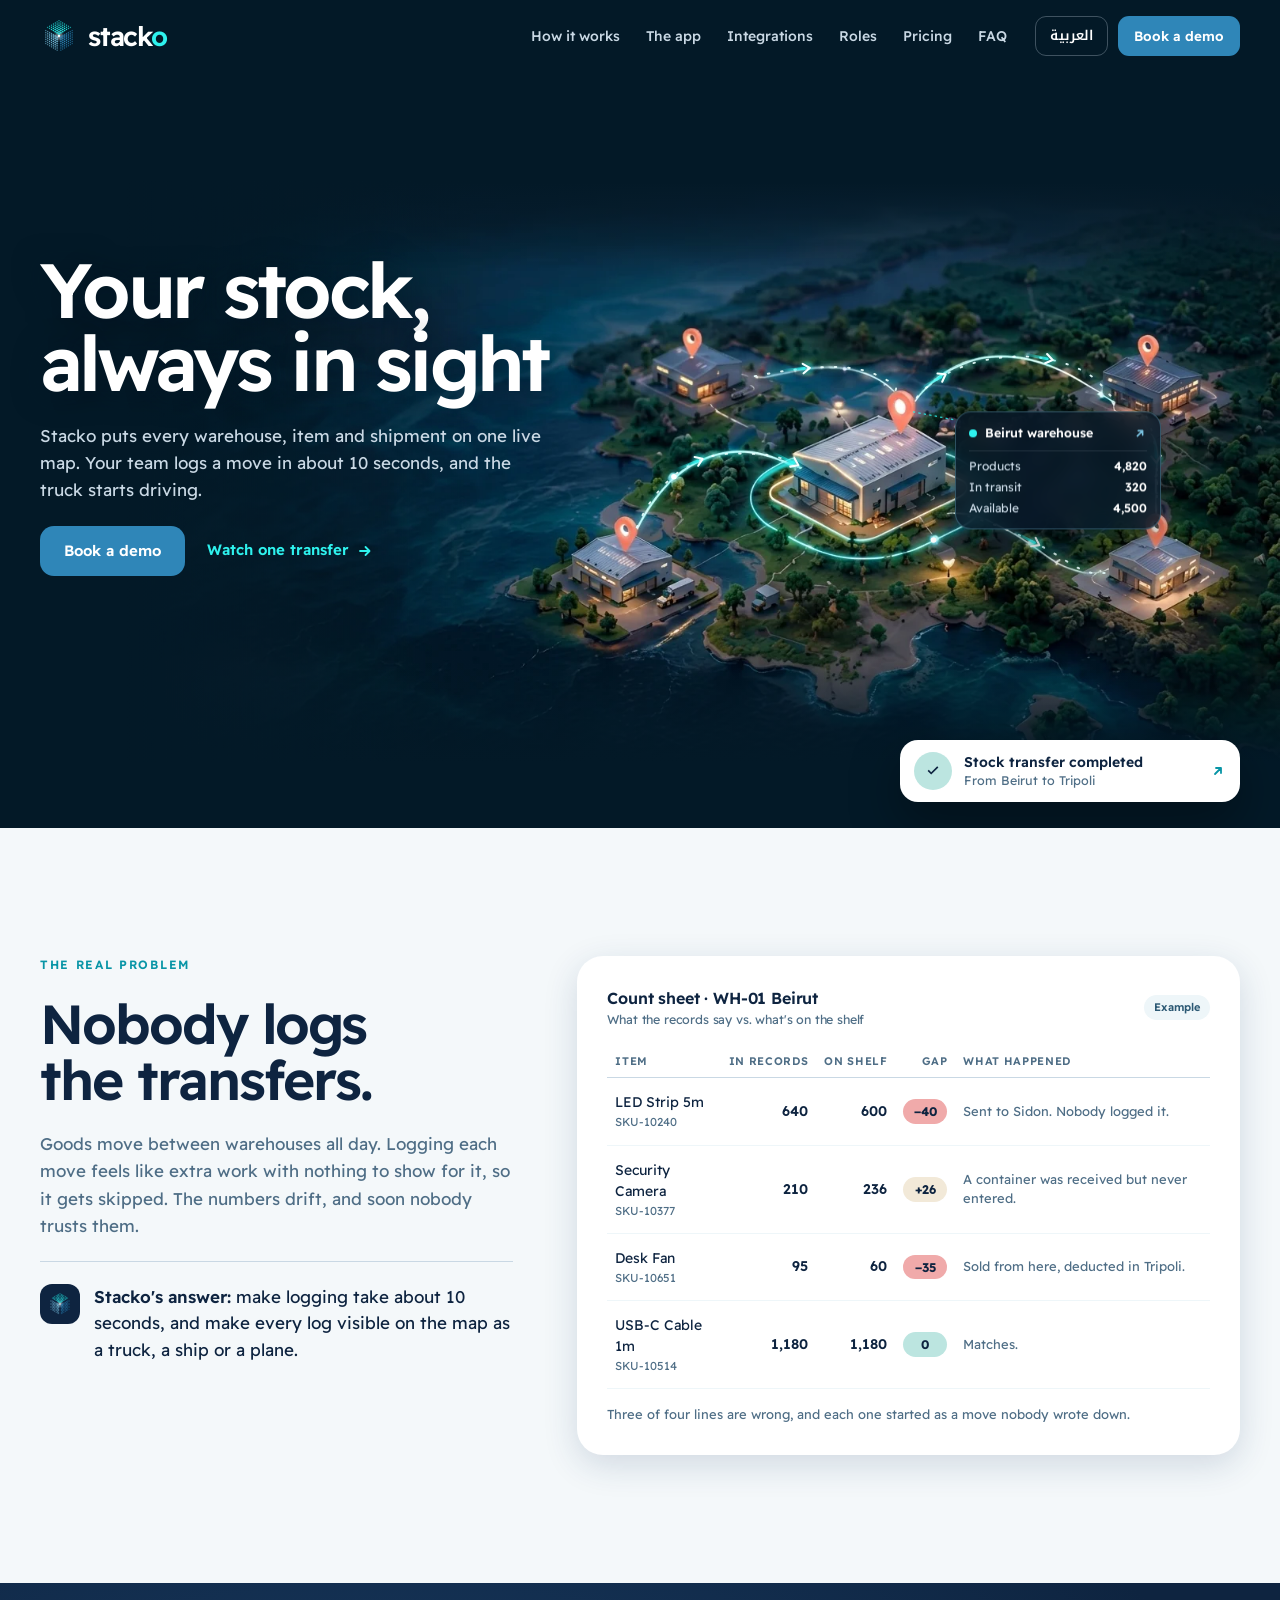
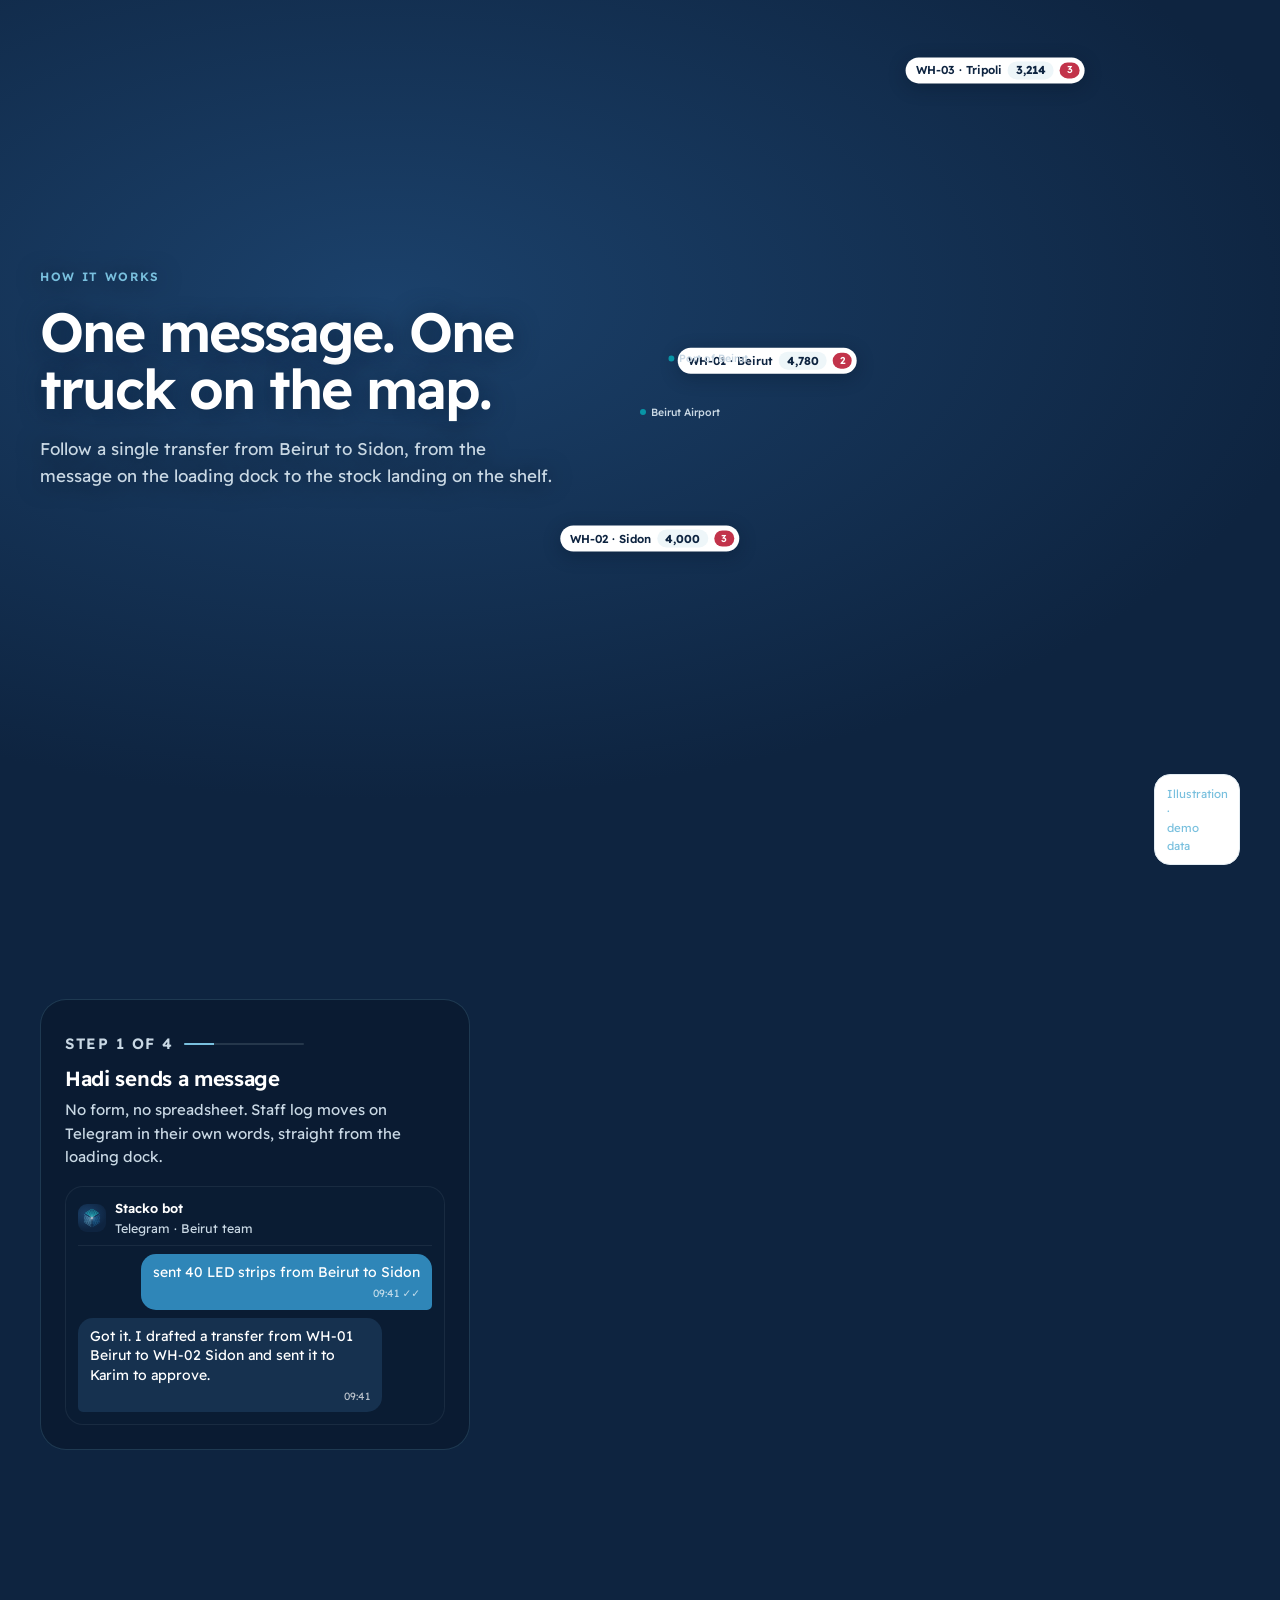
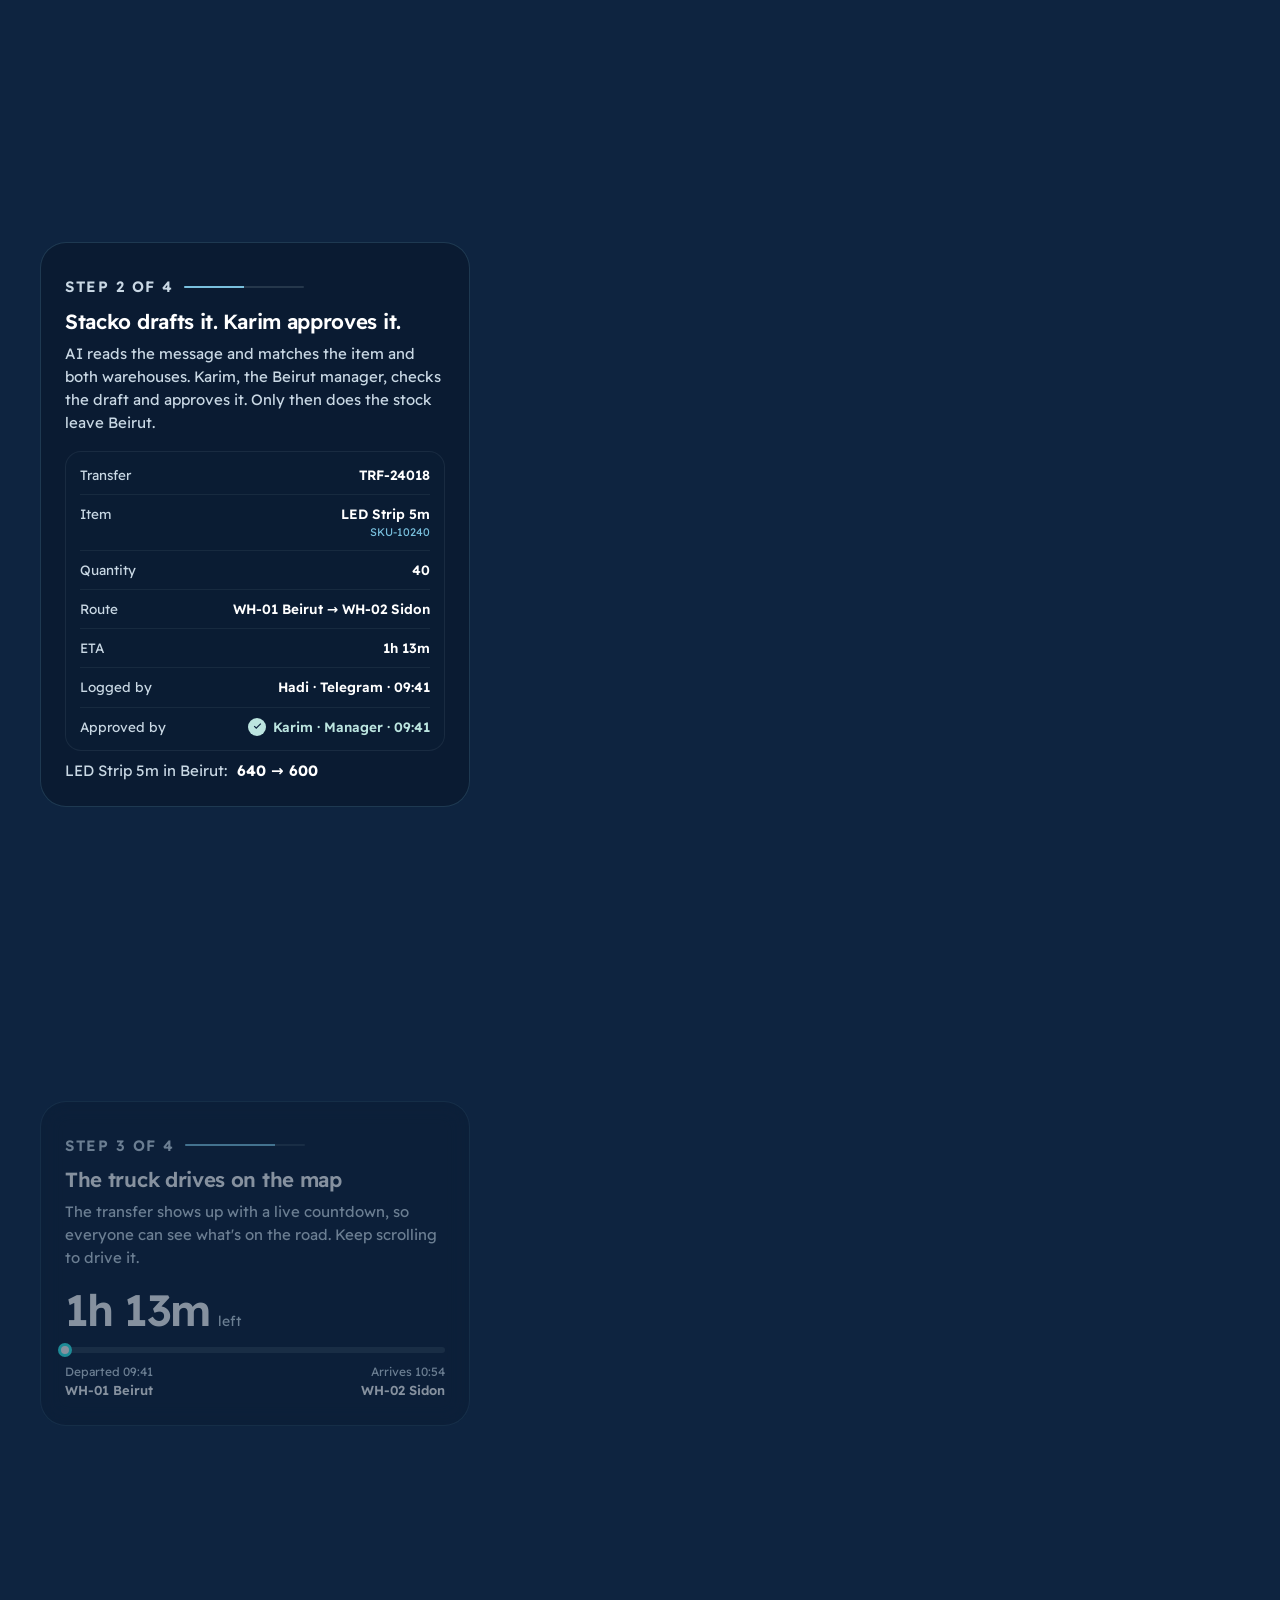
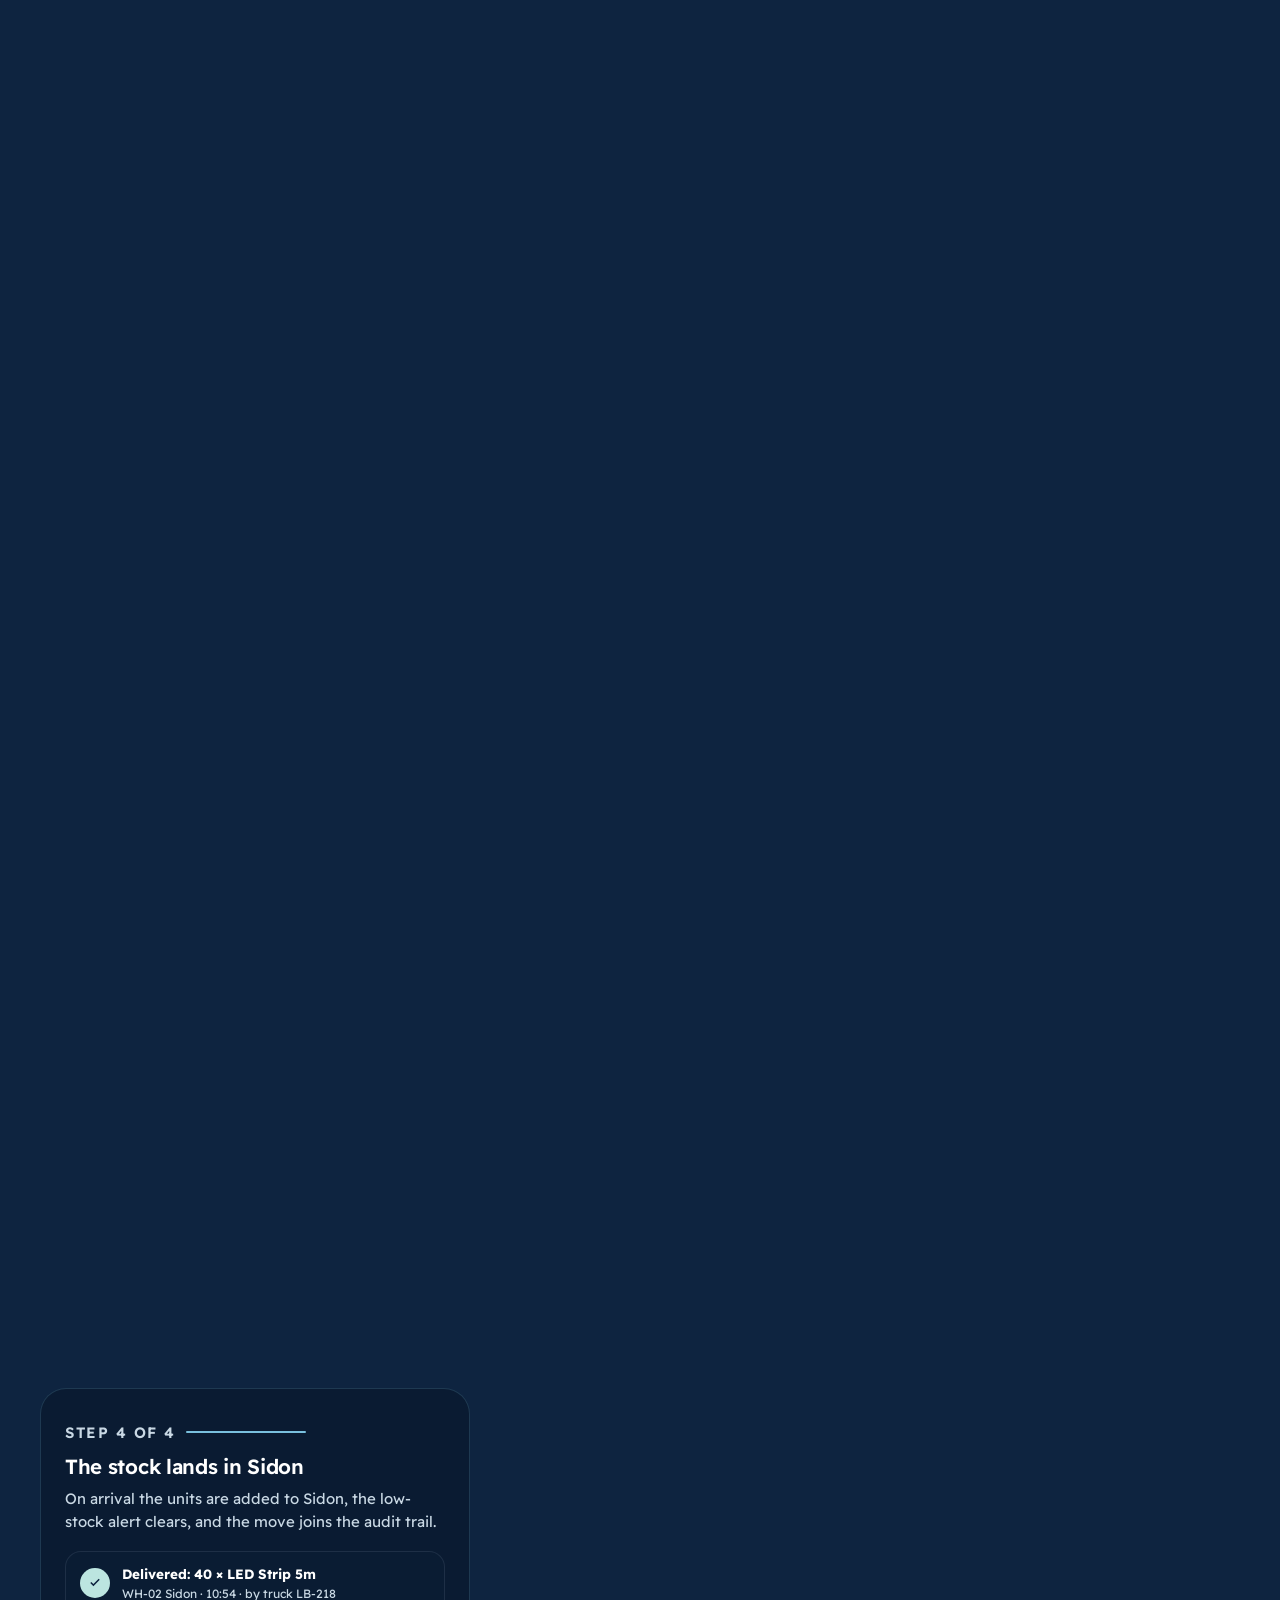
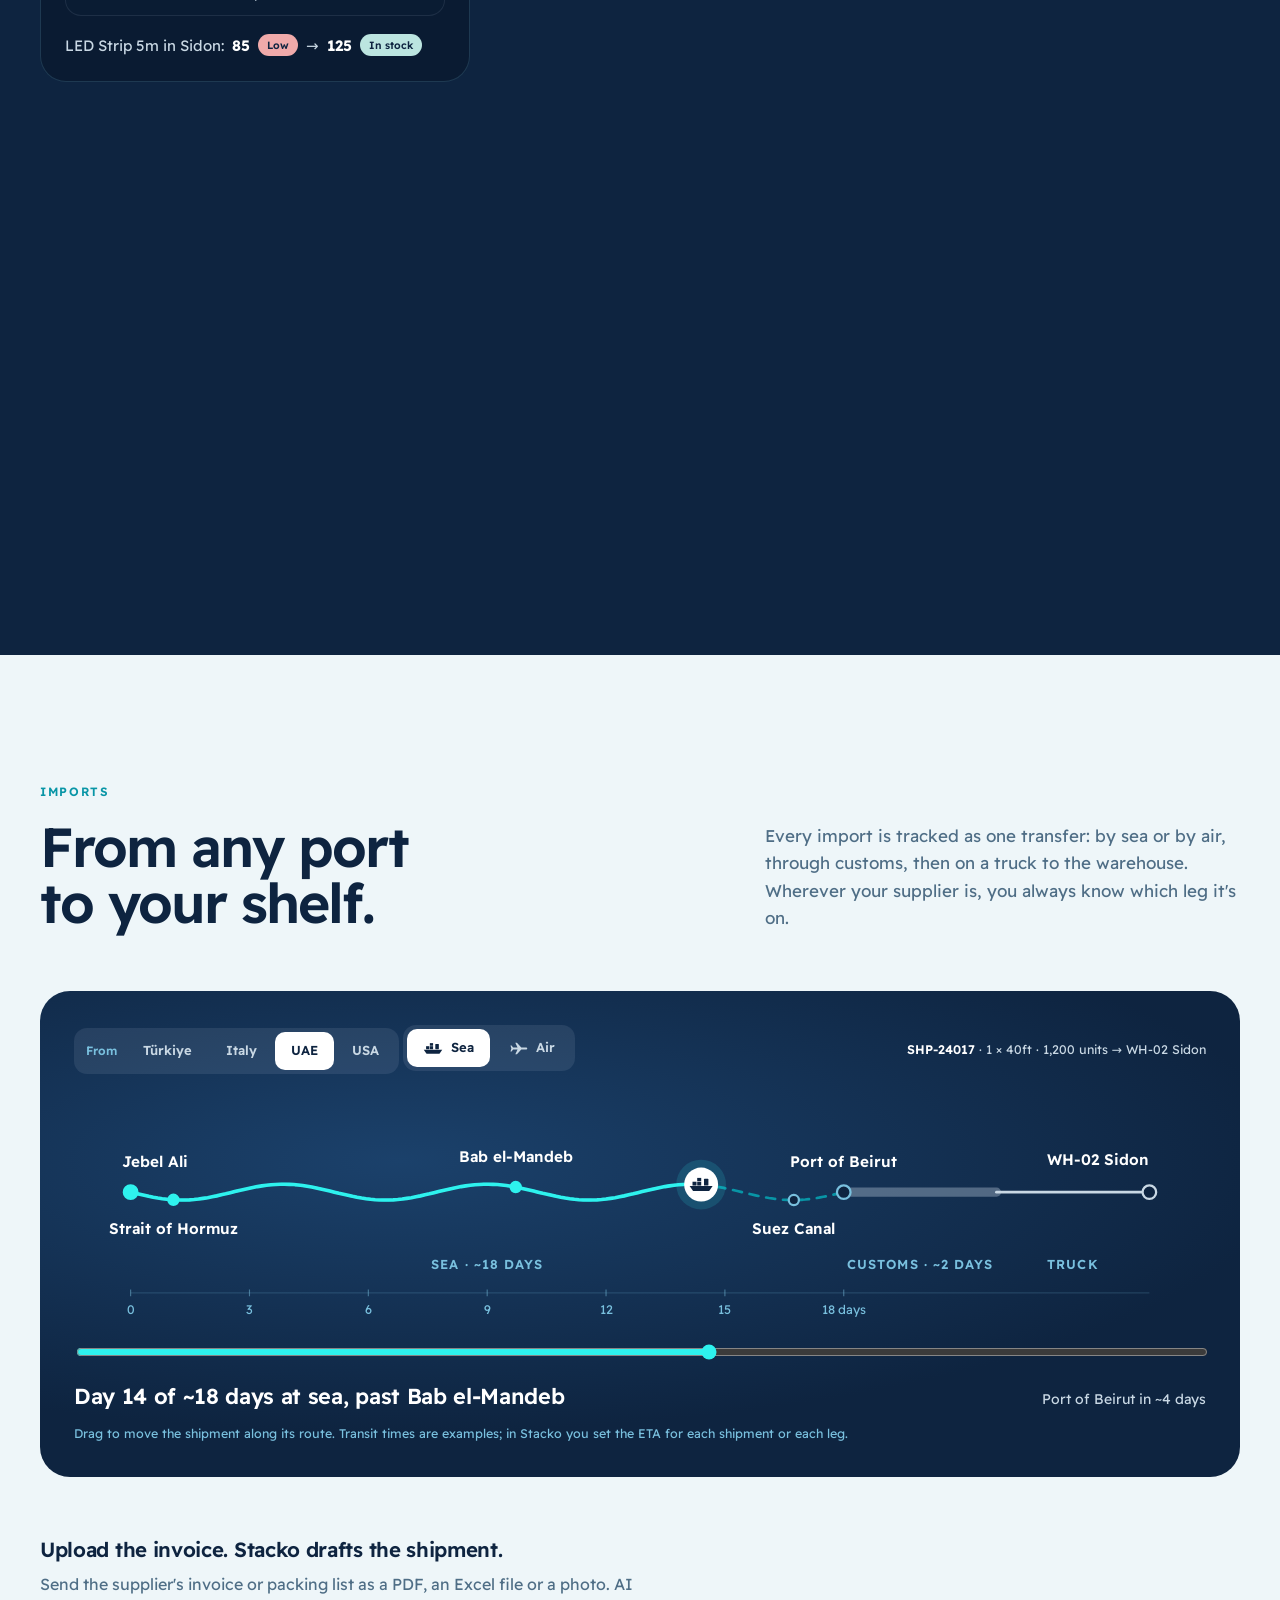
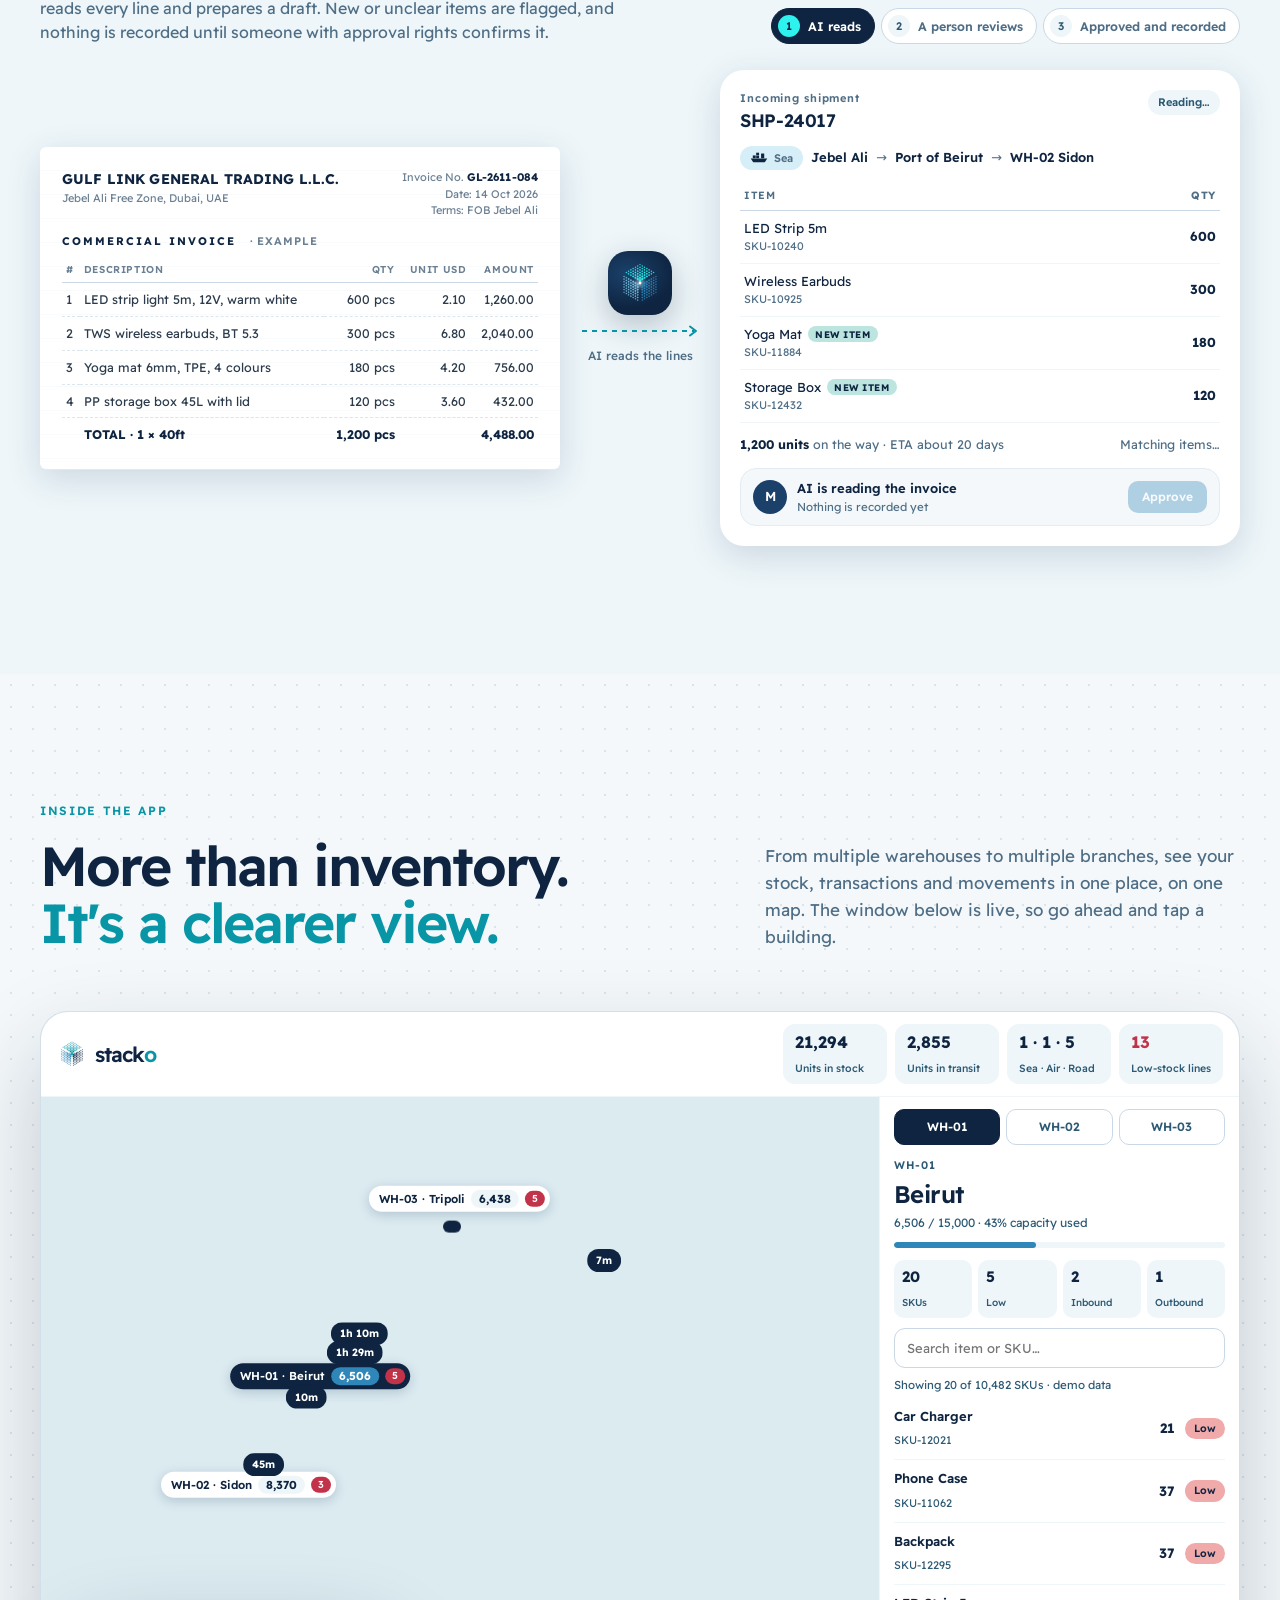
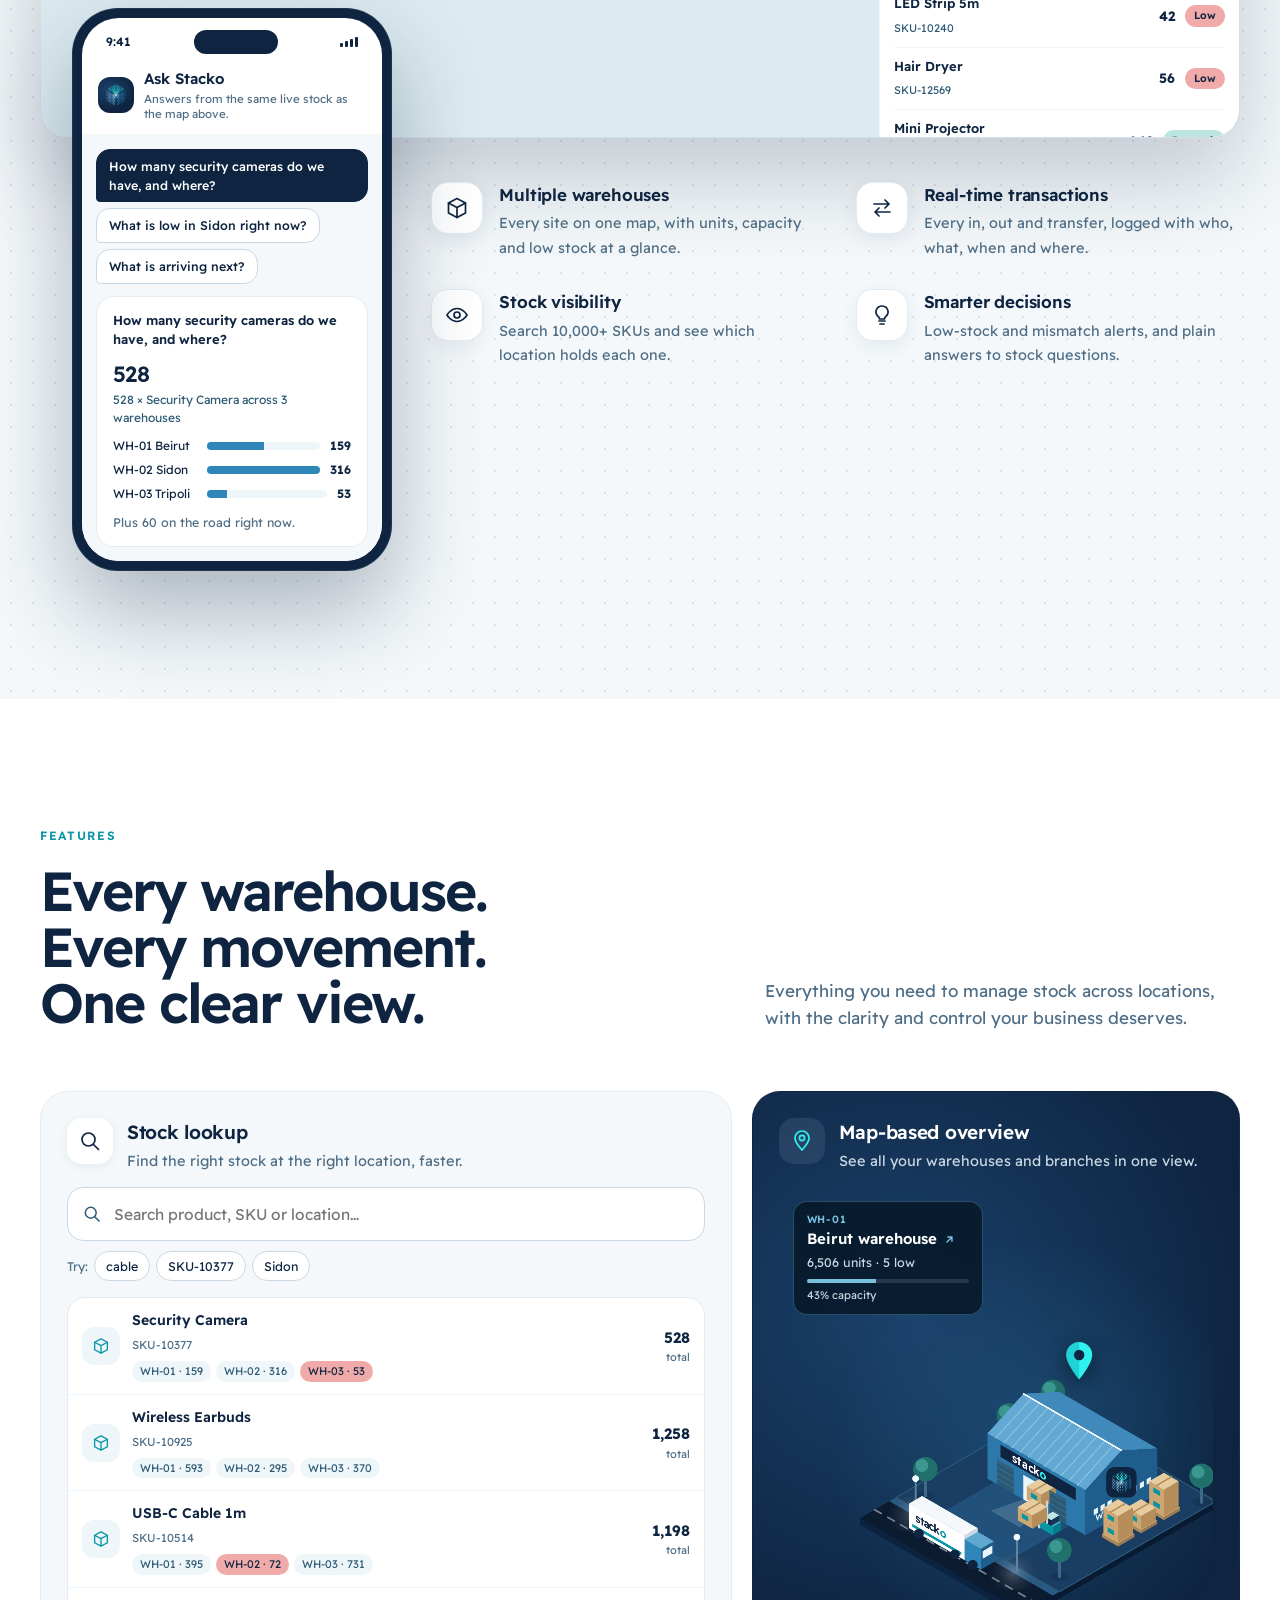
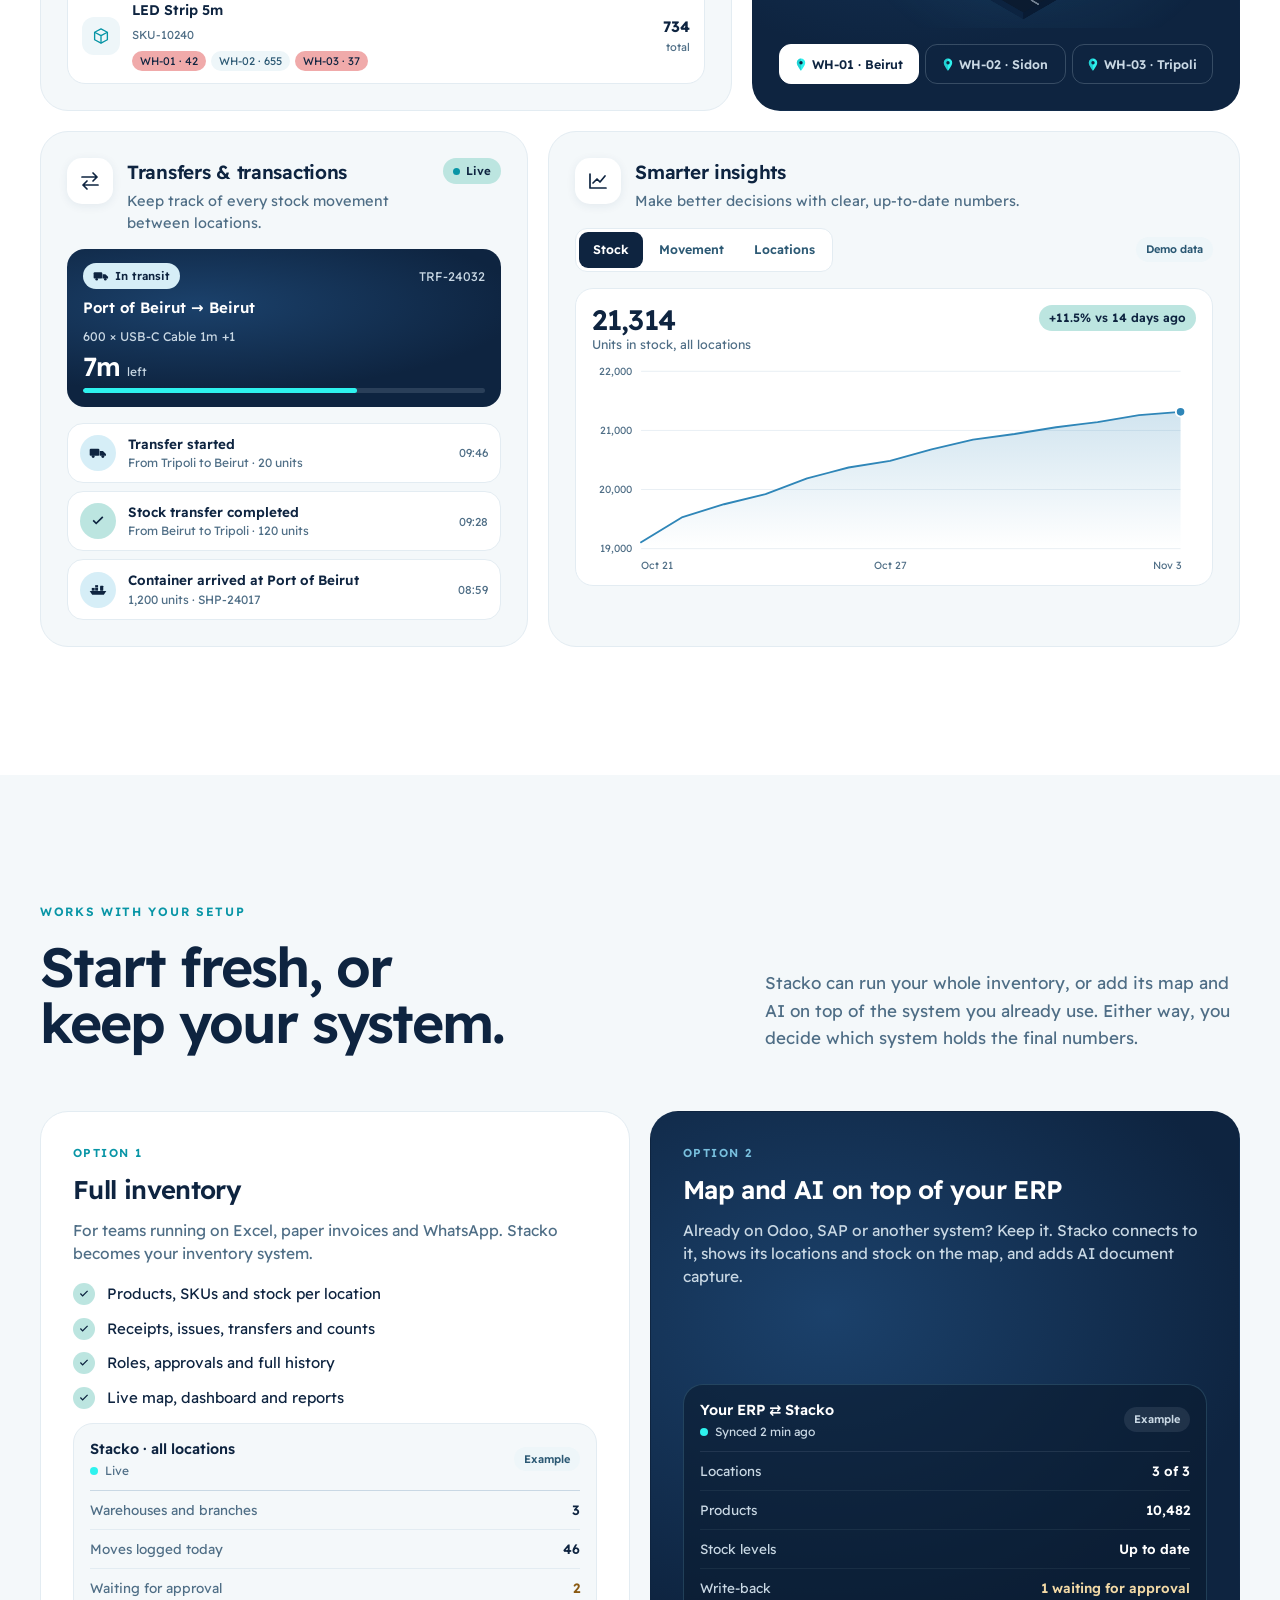
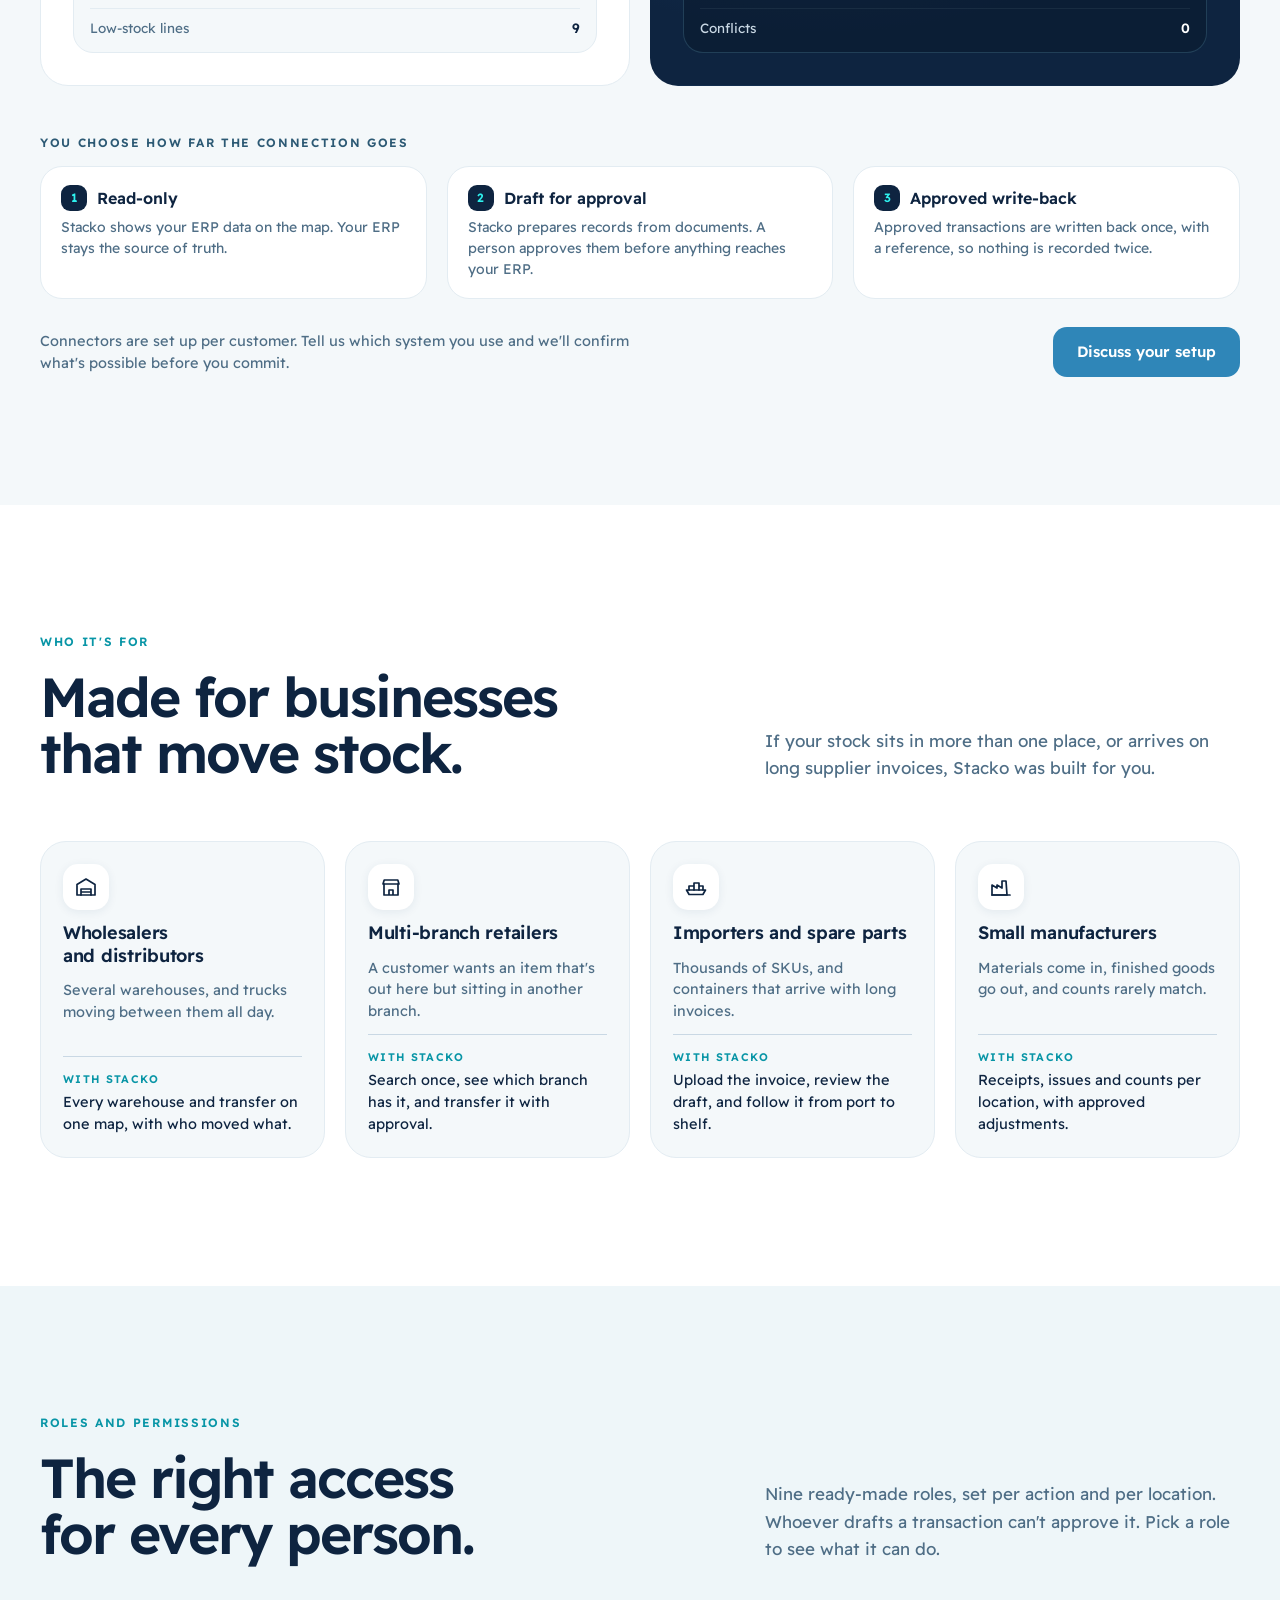
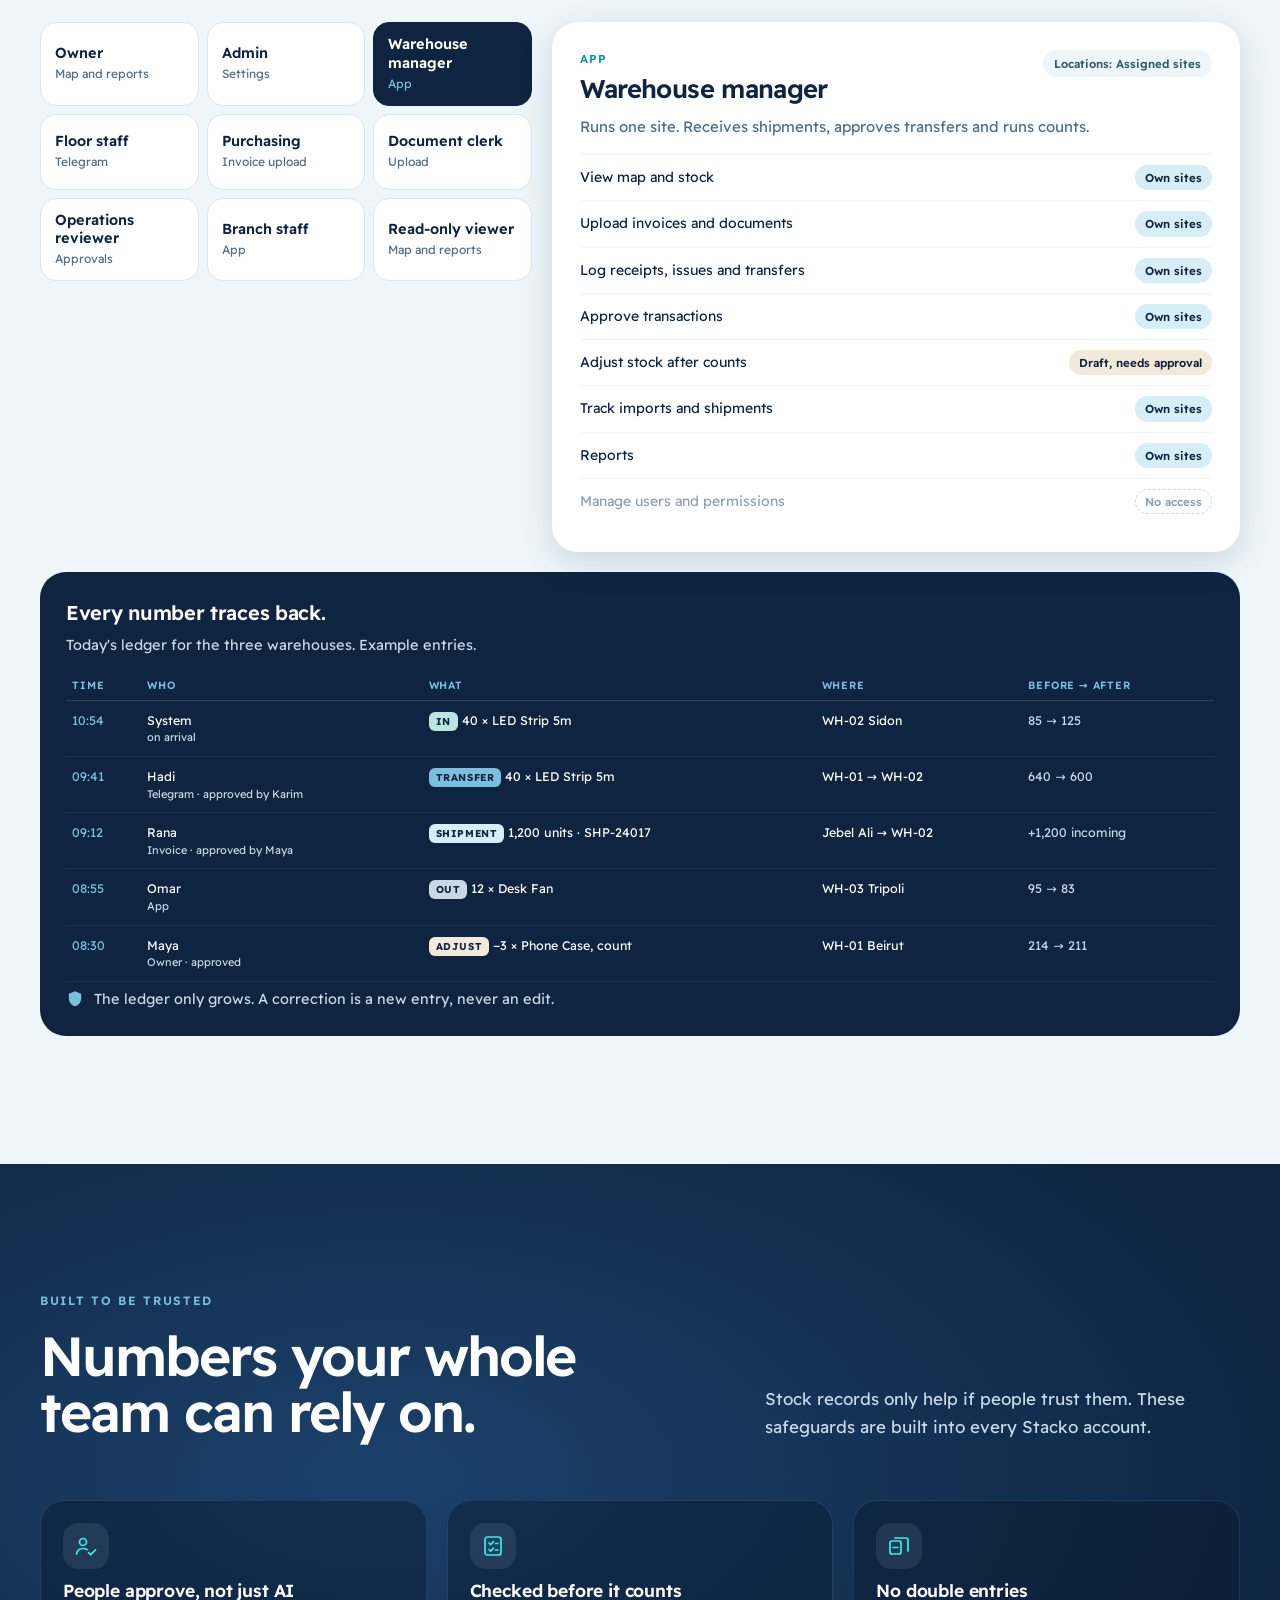
==== index.html @ 63456722 "Pricing model" ====
<!doctype html>
<html lang="en" dir="ltr">
<head>
<meta charset="utf-8">
<meta name="viewport" content="width=device-width, initial-scale=1, viewport-fit=cover">
<!-- The Arabic page /ar/ is generated from this file by tools/build-ar.js. Run it after any edit here or to the AR copy in main.js. -->
<title>Stacko | Warehouse &amp; Inventory Management Software, Lebanon &amp; GCC</title>
<meta name="description" content="Track stock across every warehouse and branch on one live map. Log transfers from Telegram and turn supplier invoices into AI drafts your team approves.">
<meta name="author" content="AIPHIN">
<meta name="robots" content="index, follow, max-image-preview:large">
<link rel="canonical" href="https://stacko-lb.com/">
<link rel="alternate" hreflang="en" href="https://stacko-lb.com/">
<link rel="alternate" hreflang="ar" href="https://stacko-lb.com/ar/">
<link rel="alternate" hreflang="x-default" href="https://stacko-lb.com/">
<meta name="theme-color" content="#0E2440">

<!-- Open Graph / social previews -->
<meta property="og:type" content="website">
<meta property="og:site_name" content="Stacko">
<meta property="og:title" content="Stacko | Your stock, always in sight">
<meta property="og:description" content="Every warehouse, item and shipment on one live map, with AI drafts your team approves. Built for distributors, importers and retailers in Lebanon and the GCC.">
<meta property="og:url" content="https://stacko-lb.com/">
<meta property="og:image" content="https://stacko-lb.com/assets/images/og-image.jpg">
<meta property="og:image:type" content="image/jpeg">
<meta property="og:image:width" content="1200">
<meta property="og:image:height" content="630">
<meta property="og:image:alt" content="Night map of a warehouse network with glowing shipment routes">
<meta property="og:locale" content="en_US">
<meta property="og:locale:alternate" content="ar_LB">
<meta name="twitter:card" content="summary_large_image">
<meta name="twitter:title" content="Stacko | Your stock, always in sight">
<meta name="twitter:description" content="Every warehouse, item and shipment on one live map, with AI drafts your team approves. Built for distributors, importers and retailers in Lebanon and the GCC.">
<meta name="twitter:image" content="https://stacko-lb.com/assets/images/og-image.jpg">
<meta name="twitter:image:alt" content="Night map of a warehouse network with glowing shipment routes">

<!-- Icons -->
<link rel="icon" href="/assets/images/favicon.svg" type="image/svg+xml">
<link rel="apple-touch-icon" href="/assets/images/apple-touch-icon.png">
<link rel="manifest" href="/site.webmanifest">

<!-- Fonts & styles -->
<link rel="preconnect" href="https://fonts.googleapis.com">
<link rel="preconnect" href="https://fonts.gstatic.com" crossorigin>
<link rel="stylesheet" href="https://fonts.googleapis.com/css2?family=Audiowide&family=Noto+Kufi+Arabic:wght@500;600;700&family=Readex+Pro:wght@300;400;500;600;700&display=swap">
<link rel="preload" href="/assets/images/hero-map.webp" as="image" type="image/webp" fetchpriority="high">
<link rel="stylesheet" href="/assets/css/style.css">

<!-- Structured data -->
<script type="application/ld+json">
{
  "@context": "https://schema.org",
  "@graph": [
    {
      "@type": "Organization",
      "@id": "https://aiphin.me/#org",
      "name": "AIPHIN",
      "url": "https://aiphin.me",
      "email": "info@aiphin.me",
      "telephone": "+96171313917",
      "logo": "https://stacko-lb.com/assets/images/icon-512.png",
      "address": { "@type": "PostalAddress", "addressLocality": "Beirut", "addressCountry": "LB" }
    },
    {
      "@type": "WebSite",
      "@id": "https://stacko-lb.com/#website",
      "name": "Stacko",
      "url": "https://stacko-lb.com/",
      "inLanguage": ["en", "ar"],
      "publisher": { "@id": "https://aiphin.me/#org" }
    },
    {
      "@type": "WebPage",
      "@id": "https://stacko-lb.com/#webpage",
      "url": "https://stacko-lb.com/",
      "name": "Stacko | Warehouse & Inventory Management Software, Lebanon & GCC",
      "inLanguage": "en",
      "isPartOf": { "@id": "https://stacko-lb.com/#website" },
      "about": { "@id": "https://stacko-lb.com/#app" },
      "primaryImageOfPage": "https://stacko-lb.com/assets/images/og-image.jpg"
    },
    {
      "@type": "SoftwareApplication",
      "@id": "https://stacko-lb.com/#app",
      "name": "Stacko",
      "url": "https://stacko-lb.com/",
      "applicationCategory": "BusinessApplication",
      "applicationSubCategory": "Inventory and warehouse management",
      "operatingSystem": "Web",
      "description": "Stacko puts every warehouse, branch and shipment on one live map. Teams log transfers from Telegram, turn supplier invoices into AI drafts that a person approves, and can connect Stacko to an existing ERP.",
      "image": "https://stacko-lb.com/assets/images/og-image.jpg",
      "areaServed": ["LB", "SA", "AE", "QA", "KW", "BH", "OM"],
      "publisher": { "@id": "https://aiphin.me/#org" }
    },
    {
      "@type": "FAQPage",
      "mainEntity": [
        { "@type": "Question", "name": "Do I have to replace my current system?", "acceptedAnswer": { "@type": "Answer", "text": "No. If you already use an ERP such as Odoo or SAP, Stacko can sit on top of it and add the map and AI document capture. If you don't have a system, Stacko can be your full inventory." } },
        { "@type": "Question", "name": "Does the AI change my stock on its own?", "acceptedAnswer": { "@type": "Answer", "text": "No. The AI reads messages and documents and prepares drafts. New or unclear items are flagged, and stock only changes after someone with approval rights confirms the draft." } },
        { "@type": "Question", "name": "What documents can Stacko read?", "acceptedAnswer": { "@type": "Answer", "text": "Supplier invoices and packing lists, as a PDF, an Excel file or a photo. Stacko picks out the supplier, invoice number, date, items, quantities, units and totals when they're on the document." } },
        { "@type": "Question", "name": "Who owns the data?", "acceptedAnswer": { "@type": "Answer", "text": "You do. Each company's data is kept separate, and only the people you give access to can see it." } },
        { "@type": "Question", "name": "Can I control who does what?", "acceptedAnswer": { "@type": "Answer", "text": "Yes. Permissions are set per action and per location, starting from nine ready-made roles you can adjust. The person who drafts a transaction can't approve it." } },
        { "@type": "Question", "name": "Can you bring in our existing Excel sheets?", "acceptedAnswer": { "@type": "Answer", "text": "Yes. Setup includes importing your products, locations and opening stock from your current files, so your team starts with real numbers." } },
        { "@type": "Question", "name": "How long does setup take?", "acceptedAnswer": { "@type": "Answer", "text": "It depends on how many locations and products you have, and whether we connect to an existing system. We agree on a clear plan during the demo." } },
        { "@type": "Question", "name": "How much does Stacko cost?", "acceptedAnswer": { "@type": "Answer", "text": "You pay per location (a warehouse, branch or shop), and every plan includes every feature. All plans start with a 14-day free trial. See the pricing page for the plans." } }
      ]
    }
  ]
}
</script>
</head>
<body>

<svg width="0" height="0" style="position:absolute" aria-hidden="true" focusable="false"><defs>
<filter id="mkGlow" x="-100%" y="-100%" width="300%" height="300%"><feGaussianBlur stdDeviation="5"/></filter>
<symbol id="mark" viewBox="0 0 120 120"><circle cx="60" cy="60" r="11" class="c" opacity=".55" filter="url(#mkGlow)"/><circle cx="18.43" cy="42.86" r="1.31" class="l"/><circle cx="18.43" cy="49.71" r="1.38" class="l"/><circle cx="18.43" cy="56.57" r="1.42" class="l"/><circle cx="18.43" cy="63.43" r="1.42" class="l"/><circle cx="18.43" cy="70.29" r="1.38" class="l"/><circle cx="18.43" cy="77.14" r="1.31" class="l"/><circle cx="18.43" cy="84" r="1.20" class="l"/><circle cx="24.37" cy="32.57" r="1.31" class="t"/><circle cx="24.37" cy="46.29" r="1.55" class="l"/><circle cx="24.37" cy="53.14" r="1.61" class="l"/><circle cx="24.37" cy="60" r="1.64" class="l"/><circle cx="24.37" cy="66.86" r="1.61" class="l"/><circle cx="24.37" cy="73.71" r="1.55" class="l"/><circle cx="24.37" cy="80.57" r="1.44" class="l"/><circle cx="24.37" cy="87.43" r="1.31" class="l"/><circle cx="30.31" cy="29.14" r="1.38" class="t"/><circle cx="30.31" cy="36" r="1.55" class="t"/><circle cx="30.31" cy="49.71" r="1.79" class="l"/><circle cx="30.31" cy="56.57" r="1.84" class="l"/><circle cx="30.31" cy="63.43" r="1.84" class="l"/><circle cx="30.31" cy="70.29" r="1.79" class="l"/><circle cx="30.31" cy="77.14" r="1.69" class="l"/><circle cx="30.31" cy="84" r="1.55" class="l"/><circle cx="30.31" cy="90.86" r="1.38" class="l"/><circle cx="36.25" cy="25.71" r="1.42" class="t"/><circle cx="36.25" cy="32.57" r="1.61" class="t"/><circle cx="36.25" cy="39.43" r="1.79" class="t"/><circle cx="36.25" cy="53.14" r="2.02" class="l"/><circle cx="36.25" cy="60" r="2.06" class="l"/><circle cx="36.25" cy="66.86" r="2.02" class="l"/><circle cx="36.25" cy="73.71" r="1.93" class="l"/><circle cx="36.25" cy="80.57" r="1.79" class="l"/><circle cx="36.25" cy="87.43" r="1.61" class="l"/><circle cx="36.25" cy="94.29" r="1.42" class="l"/><circle cx="42.18" cy="22.29" r="1.42" class="t"/><circle cx="42.18" cy="29.14" r="1.64" class="t"/><circle cx="42.18" cy="36" r="1.84" class="t"/><circle cx="42.18" cy="42.86" r="2.02" class="t"/><circle cx="42.18" cy="56.57" r="2.26" class="l"/><circle cx="42.18" cy="63.43" r="2.26" class="l"/><circle cx="42.18" cy="70.29" r="2.17" class="l"/><circle cx="42.18" cy="77.14" r="2.02" class="l"/><circle cx="42.18" cy="84" r="1.84" class="l"/><circle cx="42.18" cy="90.86" r="1.64" class="l"/><circle cx="42.18" cy="97.71" r="1.42" class="l"/><circle cx="48.12" cy="18.86" r="1.38" class="t"/><circle cx="48.12" cy="25.71" r="1.61" class="t"/><circle cx="48.12" cy="32.57" r="1.84" class="t"/><circle cx="48.12" cy="39.43" r="2.06" class="t"/><circle cx="48.12" cy="46.29" r="2.26" class="t"/><circle cx="48.12" cy="60" r="2.48" class="l"/><circle cx="48.12" cy="66.86" r="2.41" class="l"/><circle cx="48.12" cy="73.71" r="2.26" class="l"/><circle cx="48.12" cy="80.57" r="2.06" class="l"/><circle cx="48.12" cy="87.43" r="1.84" class="l"/><circle cx="48.12" cy="94.29" r="1.61" class="l"/><circle cx="48.12" cy="101.14" r="1.38" class="l"/><circle cx="54.06" cy="15.43" r="1.31" class="t"/><circle cx="54.06" cy="22.29" r="1.55" class="t"/><circle cx="54.06" cy="29.14" r="1.79" class="t"/><circle cx="54.06" cy="36" r="2.02" class="t"/><circle cx="54.06" cy="42.86" r="2.26" class="t"/><circle cx="54.06" cy="49.71" r="2.48" class="t"/><circle cx="54.06" cy="63.43" r="2.66" class="l"/><circle cx="54.06" cy="70.29" r="2.48" class="l"/><circle cx="54.06" cy="77.14" r="2.26" class="l"/><circle cx="54.06" cy="84" r="2.02" class="l"/><circle cx="54.06" cy="90.86" r="1.79" class="l"/><circle cx="54.06" cy="97.71" r="1.55" class="l"/><circle cx="54.06" cy="104.57" r="1.31" class="l"/><circle cx="60" cy="12" r="1.20" class="t"/><circle cx="60" cy="18.86" r="1.44" class="t"/><circle cx="60" cy="25.71" r="1.69" class="t"/><circle cx="60" cy="32.57" r="1.93" class="t"/><circle cx="60" cy="39.43" r="2.17" class="t"/><circle cx="60" cy="46.29" r="2.41" class="t"/><circle cx="60" cy="53.14" r="2.66" class="t"/><circle cx="65.94" cy="15.43" r="1.31" class="t"/><circle cx="65.94" cy="22.29" r="1.55" class="t"/><circle cx="65.94" cy="29.14" r="1.79" class="t"/><circle cx="65.94" cy="36" r="2.02" class="t"/><circle cx="65.94" cy="42.86" r="2.26" class="t"/><circle cx="65.94" cy="49.71" r="2.48" class="t"/><circle cx="65.94" cy="63.43" r="2.66" class="r"/><circle cx="65.94" cy="70.29" r="2.48" class="r"/><circle cx="65.94" cy="77.14" r="2.26" class="r"/><circle cx="65.94" cy="84" r="2.02" class="r"/><circle cx="65.94" cy="90.86" r="1.79" class="r"/><circle cx="65.94" cy="97.71" r="1.55" class="r"/><circle cx="65.94" cy="104.57" r="1.31" class="r"/><circle cx="71.88" cy="18.86" r="1.38" class="t"/><circle cx="71.88" cy="25.71" r="1.61" class="t"/><circle cx="71.88" cy="32.57" r="1.84" class="t"/><circle cx="71.88" cy="39.43" r="2.06" class="t"/><circle cx="71.88" cy="46.29" r="2.26" class="t"/><circle cx="71.88" cy="60" r="2.48" class="r"/><circle cx="71.88" cy="66.86" r="2.41" class="r"/><circle cx="71.88" cy="73.71" r="2.26" class="r"/><circle cx="71.88" cy="80.57" r="2.06" class="r"/><circle cx="71.88" cy="87.43" r="1.84" class="r"/><circle cx="71.88" cy="94.29" r="1.61" class="r"/><circle cx="71.88" cy="101.14" r="1.38" class="r"/><circle cx="77.82" cy="22.29" r="1.42" class="t"/><circle cx="77.82" cy="29.14" r="1.64" class="t"/><circle cx="77.82" cy="36" r="1.84" class="t"/><circle cx="77.82" cy="42.86" r="2.02" class="t"/><circle cx="77.82" cy="56.57" r="2.26" class="r"/><circle cx="77.82" cy="63.43" r="2.26" class="r"/><circle cx="77.82" cy="70.29" r="2.17" class="r"/><circle cx="77.82" cy="77.14" r="2.02" class="r"/><circle cx="77.82" cy="84" r="1.84" class="r"/><circle cx="77.82" cy="90.86" r="1.64" class="r"/><circle cx="77.82" cy="97.71" r="1.42" class="r"/><circle cx="83.75" cy="25.71" r="1.42" class="t"/><circle cx="83.75" cy="32.57" r="1.61" class="t"/><circle cx="83.75" cy="39.43" r="1.79" class="t"/><circle cx="83.75" cy="53.14" r="2.02" class="r"/><circle cx="83.75" cy="60" r="2.06" class="r"/><circle cx="83.75" cy="66.86" r="2.02" class="r"/><circle cx="83.75" cy="73.71" r="1.93" class="r"/><circle cx="83.75" cy="80.57" r="1.79" class="r"/><circle cx="83.75" cy="87.43" r="1.61" class="r"/><circle cx="83.75" cy="94.29" r="1.42" class="r"/><circle cx="89.69" cy="29.14" r="1.38" class="t"/><circle cx="89.69" cy="36" r="1.55" class="t"/><circle cx="89.69" cy="49.71" r="1.79" class="r"/><circle cx="89.69" cy="56.57" r="1.84" class="r"/><circle cx="89.69" cy="63.43" r="1.84" class="r"/><circle cx="89.69" cy="70.29" r="1.79" class="r"/><circle cx="89.69" cy="77.14" r="1.69" class="r"/><circle cx="89.69" cy="84" r="1.55" class="r"/><circle cx="89.69" cy="90.86" r="1.38" class="r"/><circle cx="95.63" cy="32.57" r="1.31" class="t"/><circle cx="95.63" cy="46.29" r="1.55" class="r"/><circle cx="95.63" cy="53.14" r="1.61" class="r"/><circle cx="95.63" cy="60" r="1.64" class="r"/><circle cx="95.63" cy="66.86" r="1.61" class="r"/><circle cx="95.63" cy="73.71" r="1.55" class="r"/><circle cx="95.63" cy="80.57" r="1.44" class="r"/><circle cx="95.63" cy="87.43" r="1.31" class="r"/><circle cx="101.57" cy="42.86" r="1.31" class="r"/><circle cx="101.57" cy="49.71" r="1.38" class="r"/><circle cx="101.57" cy="56.57" r="1.42" class="r"/><circle cx="101.57" cy="63.43" r="1.42" class="r"/><circle cx="101.57" cy="70.29" r="1.38" class="r"/><circle cx="101.57" cy="77.14" r="1.31" class="r"/><circle cx="101.57" cy="84" r="1.20" class="r"/><circle cx="60" cy="60" r="3.6" class="c"/></symbol>
<symbol id="i-truck" viewBox="0 0 26 16"><rect x="1" y="2" width="14" height="10" rx="1.6"/><path d="M15.5 5h4.6l4.4 4.4V12h-9z"/><circle cx="6" cy="13.2" r="2.1"/><circle cx="20" cy="13.2" r="2.1"/></symbol>
<symbol id="i-ship" viewBox="0 0 26 16"><path d="M1 9.5h24l-3.6 5.3H4.6z"/><rect x="4" y="5" width="4.2" height="4"/><rect x="8.9" y="5" width="4.2" height="4"/><rect x="8.9" y="1" width="4.2" height="3.4"/><rect x="16" y="2" width="4.6" height="7" rx=".6"/></symbol>
<symbol id="i-plane" viewBox="0 0 26 16"><path d="M25 8c0-.8-.7-1.3-1.6-1.3h-6.1L11.6.6H9.5l2.9 6.1H6.6L4.7 4.2H3.2l1.2 3.8-1.2 3.8h1.5l1.9-2.5h5.8l-2.9 6.1h2.1l5.7-6.1h6.1c.9 0 1.6-.5 1.6-1.3z"/></symbol>
<symbol id="i-alert" viewBox="0 0 16 16"><path d="M8 1.6 15.2 14.2H.8z" fill="#0E2440"/><path d="M8 6v4" stroke="#F0AAAA" stroke-width="1.6" stroke-linecap="round"/><circle cx="8" cy="12.1" r=".95" fill="#F0AAAA"/></symbol>
<symbol id="i-pin" viewBox="0 0 30 40"><path d="M15 39C15 39 2 23.6 2 14.5A13 13 0 0 1 28 14.5C28 23.6 15 39 15 39z" fill="#2EF2EE"/><path d="M15 39C15 39 2 23.6 2 14.5A13 13 0 0 1 15 1.5z" fill="#0895A6" opacity=".35"/><circle cx="15" cy="14.5" r="5.2" fill="#0E2440"/></symbol>
<symbol id="i-go" viewBox="0 0 16 16"><path d="M5 11 11 5M6 5h5v5" fill="none" stroke="currentColor" stroke-width="1.8" stroke-linecap="round" stroke-linejoin="round"/></symbol>
<symbol id="i-check" viewBox="0 0 16 16"><path d="M6.2 11.6 2.6 8l1.2-1.2 2.4 2.4 6-6L13.4 4.4z" fill="#0E2440"/></symbol>
</defs></svg>

<nav class="nav" id="nav" aria-label="Main">
  <div class="wrap">
    <a class="lockup" href="#top" aria-label="Stacko home">
      <svg aria-hidden="true"><use href="#mark"/></svg>
      <span class="wm">stack<i>o</i></span><span class="wm-ar">ستاك<i>و</i></span>
    </a>
    <div class="nav-links">
      <a href="#how" data-i="navHow">How it works</a>
      <a href="#product" data-i="navProduct">The app</a>
      <a href="#setup" data-i="navSetup">Integrations</a>
      <a href="#roles" data-i="navRoles">Roles</a>
      <a href="/pricing/" data-i="navPricing">Pricing</a>
      <a href="#faq" data-i="navFaq">FAQ</a>
    </div>
    <div class="nav-r">
      <a class="lang-btn" id="langBtn" href="/ar/" hreflang="ar" lang="ar">العربية</a>
      <a class="btn btn-primary" href="#contact" data-i="navDemo">Book a demo</a>
    </div>
  </div>
</nav>

<main>
<!-- ============ HERO ============ -->
<section class="hero on-dark" id="top" aria-labelledby="h1">
  <div class="hero-art" id="heroArt">
    <svg viewBox="0 0 1456 732" preserveAspectRatio="none" role="img" aria-label="Night view of a warehouse network with glowing routes between five warehouses">
      <defs>
        <filter id="hBlur" x="-20%" y="-20%" width="140%" height="140%"><feGaussianBlur stdDeviation="4"/></filter>
        <filter id="hSoft" x="-60%" y="-60%" width="220%" height="220%"><feGaussianBlur stdDeviation="2.2"/></filter>
        <linearGradient id="tailG" gradientUnits="userSpaceOnUse" x1="-32" y1="0" x2="-2" y2="0"><stop offset="0" stop-color="#2EF2EE" stop-opacity="0"/><stop offset="1" stop-color="#2EF2EE" stop-opacity=".95"/></linearGradient>
        <path id="rA" d="M 643 436 C 660 395, 700 345, 760 343 S 835 352, 848 358"/>
        <path id="rB" d="M 792 245 C 840 236, 905 225, 945 243 S 966 262, 968 268"/>
        <path id="rC" d="M 997 272 C 1030 230, 1110 210, 1170 225 S 1230 262, 1245 272"/>
        <path id="rD" d="M 1287 296 C 1300 320, 1303 370, 1299 420"/>
        <path id="rE" d="M 1062 422 C 1100 432, 1150 455, 1185 478 S 1225 492, 1240 494"/>
        <g id="mv"><path d="M-32 0 H-3" stroke="url(#tailG)" stroke-width="3.4" stroke-linecap="round" fill="none"/><circle r="9" fill="#2EF2EE" opacity=".32" filter="url(#hSoft)"/><path d="M-4.5 -6 L4 0 L-4.5 6" fill="none" stroke="#F4FFFF" stroke-width="2.6" stroke-linecap="round" stroke-linejoin="round"/></g>
      </defs>
      <image href="/assets/images/hero-map.webp" width="1456" height="732" preserveAspectRatio="none"/>
      <g><use href="#rA" class="route-glow"/><use href="#rB" class="route-glow"/><use href="#rC" class="route-glow"/><use href="#rD" class="route-glow"/><use href="#rE" class="route-glow"/><use href="#rA" class="route-flow"/><use href="#rB" class="route-flow"/><use href="#rC" class="route-flow"/><use href="#rD" class="route-flow"/><use href="#rE" class="route-flow"/></g>
      <ellipse class="hub-pulse" cx="937" cy="397" rx="148" ry="57"/><ellipse class="hub-pulse b" cx="937" cy="397" rx="148" ry="57"/>
      <path class="ring-sweep" pathLength="1000" d="M 842 353 A 148 57 0 1 0 1050 360"/>
      <circle class="node" cx="690" cy="372" r="3.5"/><circle class="node" cx="1018" cy="452" r="3.5" style="animation-delay:.9s"/>
      <path class="leader" d="M 992 290 L 1044 300"/>
      <g><g><use href="#mv"/><animateMotion dur="2.6s" begin="0s" repeatCount="indefinite" rotate="auto"><mpath href="#rA"/></animateMotion></g><g><use href="#mv"/><animateMotion dur="2.6s" begin="-1.3s" repeatCount="indefinite" rotate="auto"><mpath href="#rA"/></animateMotion></g><g><use href="#mv"/><animateMotion dur="2.2s" begin="-.4s" repeatCount="indefinite" rotate="auto"><mpath href="#rB"/></animateMotion></g><g><use href="#mv"/><animateMotion dur="2.9s" begin="-.8s" repeatCount="indefinite" rotate="auto"><mpath href="#rC"/></animateMotion></g><g><use href="#mv"/><animateMotion dur="2.9s" begin="-2.25s" repeatCount="indefinite" rotate="auto"><mpath href="#rC"/></animateMotion></g><g><use href="#mv"/><animateMotion dur="1.9s" begin="-.2s" repeatCount="indefinite" rotate="auto"><mpath href="#rD"/></animateMotion></g><g><use href="#mv"/><animateMotion dur="2.4s" begin="-1s" repeatCount="indefinite" rotate="auto"><mpath href="#rE"/></animateMotion></g></g>
    </svg>
    <div class="fade"></div>
    <div class="pin-card" aria-hidden="true">
      <div class="pc-head"><span class="livedot"></span><b data-i="pcName">Beirut warehouse</b><svg class="flip"><use href="#i-go"/></svg></div>
      <dl><div><dt data-i="pcP">Products</dt><dd>4,820</dd></div><div><dt data-i="pcT">In transit</dt><dd>320</dd></div><div><dt data-i="pcA">Available</dt><dd>4,500</dd></div></dl>
    </div>
  </div>
  <div class="wrap hero-in">
    <div class="hero-copy">
      <h1 class="display" id="h1" data-i="heroH1">Your stock, always in sight</h1>
      <p class="lede" data-i="heroLede">Stacko puts every warehouse, item and shipment on one live map. Your team logs a move in about 10 seconds, and the truck starts driving.</p>
      <div class="cta-row">
        <a class="btn btn-primary" href="#contact" data-i="heroCta">Book a demo</a>
        <a class="btn-text" href="#how"><span data-i="heroHow">Watch one transfer</span><svg class="flip" width="16" height="16" viewBox="0 0 16 16" aria-hidden="true"><path d="M3 8h9M8.5 4l4 4-4 4" fill="none" stroke="currentColor" stroke-width="1.8" stroke-linecap="round" stroke-linejoin="round"/></svg></a>
      </div>
    </div>
  </div>
  <div class="wrap hero-foot">
    <div class="toast" id="toast" role="status"><span class="t-ic ok"><svg><use href="#i-check"/></svg></span><span><b>Stock transfer completed</b><small>From Beirut to Tripoli</small></span><svg class="t-go flip"><use href="#i-go"/></svg></div>
  </div>
</section>

<!-- ============ PROBLEM ============ -->
<section class="problem" aria-labelledby="pbH">
  <div class="wrap pb-grid">
    <div class="pb-copy">
      <p class="eyebrow" data-i="pbEyebrow">The real problem</p>
      <h2 class="h2" id="pbH" data-i="pbH2">Nobody logs the transfers.</h2>
      <p class="lede" data-i="pbP">Goods move between warehouses all day. Logging each move feels like extra work with nothing to show for it, so it gets skipped. The numbers drift, and soon nobody trusts them.</p>
      <div class="pb-answer">
        <svg viewBox="0 0 40 40" aria-hidden="true"><rect width="40" height="40" rx="12" fill="#0E2440"/><svg x="7" y="7" width="26" height="26"><use href="#mark"/></svg></svg>
        <p data-i="pbAnswer"><b>Stacko's answer:</b> make logging take about 10 seconds, and make every log visible on the map as a truck, a ship or a plane.</p>
      </div>
    </div>
    <div class="sheet">
      <div class="sh-top">
        <h3><span data-i="shTitle">Count sheet · WH-01 Beirut</span><small data-i="shSub">What the records say vs. what's on the shelf</small></h3>
        <span class="tagx" data-i="shExample">Example</span>
      </div>
      <div class="tbl-wrap">
        <table class="count">
          <thead><tr><th data-i="thItem">Item</th><th class="n" data-i="thSys">In records</th><th class="n" data-i="thShelf">On shelf</th><th class="n" data-i="thGap">Gap</th><th data-i="thWhy">What happened</th></tr></thead>
          <tbody>
            <tr><td><span data-i="r1n">LED Strip 5m</span><span class="sku">SKU-10240</span></td><td class="n">640</td><td class="n">600</td><td class="n"><span class="gp neg">−40</span></td><td class="why" data-i="r1w">Sent to Sidon. Nobody logged it.</td></tr>
            <tr><td><span data-i="r2n">Security Camera</span><span class="sku">SKU-10377</span></td><td class="n">210</td><td class="n">236</td><td class="n"><span class="gp pos">+26</span></td><td class="why" data-i="r2w">A container was received but never entered.</td></tr>
            <tr><td><span data-i="r3n">Desk Fan</span><span class="sku">SKU-10651</span></td><td class="n">95</td><td class="n">60</td><td class="n"><span class="gp neg">−35</span></td><td class="why" data-i="r3w">Sold from here, deducted in Tripoli.</td></tr>
            <tr><td><span data-i="r4n">USB-C Cable 1m</span><span class="sku">SKU-10514</span></td><td class="n">1,180</td><td class="n">1,180</td><td class="n"><span class="gp zero">0</span></td><td class="why" data-i="r4w">Matches.</td></tr>
          </tbody>
        </table>
      </div>
      <p class="sh-foot" data-i="shFoot">Three of four lines are wrong, and each one started as a move nobody wrote down.</p>
    </div>
  </div>
</section>

<!-- ============ JOURNEY ============ -->
<section class="journey on-dark" id="how" aria-labelledby="jH">
  <div class="stage mapbox" id="storyMap"><canvas id="cvStory" aria-hidden="true"></canvas><div class="ov" id="ovStory"></div><p class="note" data-i="stageNote">Illustration · demo data</p></div>
  <div class="steps wrap" id="steps">
    <div class="step intro" data-s="0">
      <div class="intro-copy">
        <p class="eyebrow" data-i="jEyebrow">How it works</p>
        <h2 class="h2" id="jH" data-i="jH2">One message. One truck on the map.</h2>
        <p class="lede" data-i="jP">Follow a single transfer from Beirut to Sidon, from the message on the loading dock to the stock landing on the shelf.</p>
      </div>
    </div>
    <div class="step" data-s="1"><div class="card">
      <p class="stepno"><span data-i="s1no">Step 1 of 4</span><span class="trk"><i style="width:25%"></i></span></p>
      <h3 class="h3" data-i="s1h">Hadi sends a message</h3>
      <p data-i="s1p">No form, no spreadsheet. Staff log moves on Telegram in their own words, straight from the loading dock.</p>
      <div class="tg">
        <div class="tg-head"><span class="tg-av"><svg aria-hidden="true"><use href="#mark"/></svg></span><span><b data-i="tgName">Stacko bot</b><span data-i="tgSub">Telegram · Beirut team</span></span></div>
        <div class="bub me"><span data-i="tgMsg">sent 40 LED strips from Beirut to Sidon</span><small>09:41 ✓✓</small></div>
        <div class="bub bot"><span data-i="tgBot">Got it. I drafted a transfer from WH-01 Beirut to WH-02 Sidon and sent it to Karim to approve.</span><small>09:41</small></div>
      </div>
    </div></div>
    <div class="step" data-s="2"><div class="card">
      <p class="stepno"><span data-i="s2no">Step 2 of 4</span><span class="trk"><i style="width:50%"></i></span></p>
      <h3 class="h3" data-i="s2h">Stacko drafts it. Karim approves it.</h3>
      <p data-i="s2p">AI reads the message and matches the item and both warehouses. Karim, the Beirut manager, checks the draft and approves it. Only then does the stock leave Beirut.</p>
      <dl class="rec">
        <div><dt data-i="rcRef">Transfer</dt><dd class="tab">TRF-24018</dd></div>
        <div><dt data-i="rcItem">Item</dt><dd><span data-i="rcItemV">LED Strip 5m</span><small>SKU-10240</small></dd></div>
        <div><dt data-i="rcQty">Quantity</dt><dd class="tab">40</dd></div>
        <div><dt data-i="rcRoute">Route</dt><dd data-i="rcRouteV">WH-01 Beirut → WH-02 Sidon</dd></div>
        <div><dt data-i="rcEta">ETA</dt><dd class="tab" id="rcEta">1h 13m</dd></div>
        <div><dt data-i="rcBy">Logged by</dt><dd data-i="rcByV">Hadi · Telegram · 09:41</dd></div>
        <div class="apv"><dt data-i="rcApp">Approved by</dt><dd><span class="ck"><svg><use href="#i-check"/></svg></span><span data-i="rcAppV">Karim · Manager · 09:41</span></dd></div>
      </dl>
      <p class="delta"><span data-i="rcDelta">LED Strip 5m in Beirut:</span> <b class="tab">640 <span class="flip" style="display:inline-block">→</span> 600</b></p>
    </div></div>
    <div class="step tall" data-s="3"><div class="card">
      <p class="stepno"><span data-i="s3no">Step 3 of 4</span><span class="trk"><i style="width:75%"></i></span></p>
      <h3 class="h3" data-i="s3h">The truck drives on the map</h3>
      <p data-i="s3p">The transfer shows up with a live countdown, so everyone can see what's on the road. Keep scrolling to drive it.</p>
      <div class="ride">
        <div class="ride-eta" id="rideEta">1h 13m<small data-i="rideLeft">left</small></div>
        <div class="ride-bar"><i id="rideFill"></i><b id="rideDot"></b></div>
        <div class="ride-ends"><div><span data-i="rideFrom">Departed 09:41</span><b data-i="rideFromW">WH-01 Beirut</b></div><div><span id="rideArr">Arrives 10:54</span><b data-i="rideToW">WH-02 Sidon</b></div></div>
      </div>
    </div></div>
    <div class="step" data-s="4"><div class="card">
      <p class="stepno"><span data-i="s4no">Step 4 of 4</span><span class="trk"><i style="width:100%"></i></span></p>
      <h3 class="h3" data-i="s4h">The stock lands in Sidon</h3>
      <p data-i="s4p">On arrival the units are added to Sidon, the low-stock alert clears, and the move joins the audit trail.</p>
      <div class="land">
        <div class="toastx"><span class="ck"><svg><use href="#i-check"/></svg></span><span><b data-i="dlv">Delivered: 40 × LED Strip 5m</b><small data-i="dlvSub">WH-02 Sidon · 10:54 · by truck LB-218</small></span></div>
        <p class="lvl"><span data-i="lvItem">LED Strip 5m in Sidon:</span> <b>85</b> <span class="pl low" data-i="plLow">Low</span> <span class="flip" style="display:inline-block">→</span> <b>125</b> <span class="pl ok" data-i="plOk">In stock</span></p>
      </div>
    </div></div>
  </div>
  <div class="journey-end"></div>
</section>

<!-- ============ IMPORTS ============ -->
<section class="imports" id="imports" aria-labelledby="imH">
  <div class="wrap">
    <div class="sec-head">
      <div><p class="eyebrow" data-i="imEyebrow">Imports</p><h2 class="h2" id="imH" data-i="imH2">From any port to your shelf.</h2></div>
      <p class="lede" data-i="imP">Every import is tracked as one transfer: by sea or by air, through customs, then on a truck to the warehouse. Wherever your supplier is, you always know which leg it's on.</p>
    </div>

    <div class="ribbon on-dark">
      <div class="rb-top">
        <div class="rb-ctrls">
          <div class="seg" id="rbOrigin" role="group" aria-label="Origin"></div>
          <div class="seg" role="group" aria-label="Transport mode">
            <button type="button" id="rbSea" aria-pressed="true"><svg><use href="#i-ship"/></svg><span data-i="rbSea">Sea</span></button>
            <button type="button" id="rbAir" aria-pressed="false"><svg><use href="#i-plane"/></svg><span data-i="rbAir">Air</span></button>
          </div>
        </div>
        <p class="rb-code" id="rbCode"></p>
      </div>
      <div class="rb-scroll"><svg class="rb-svg" id="rbSvg" viewBox="0 36 1000 214" role="img" aria-label="Shipment route"></svg></div>
      <div class="rb-ctl">
        <input class="rb-range" id="rbRange" type="range" min="0" max="1000" value="560" aria-label="Move the shipment along its route">
        <div class="rb-status"><b id="rbState"></b><span id="rbLeft"></span></div>
        <p class="rb-hint" data-i="rbHint">Drag to move the shipment along its route. Transit times are examples; in Stacko you set the ETA for each shipment or each leg.</p>
      </div>
    </div>

    <div class="inv" id="inv">
      <div class="inv-copy">
        <div><h3 class="h3" data-i="invH3">Upload the invoice. Stacko drafts the shipment.</h3><p data-i="invP">Send the supplier's invoice or packing list as a PDF, an Excel file or a photo. AI reads every line and prepares a draft. New or unclear items are flagged, and nothing is recorded until someone with approval rights confirms it.</p></div>
        <ol class="inv-steps" aria-hidden="true">
          <li data-p="read"><i>1</i><span data-i="ivs1">AI reads</span></li>
          <li data-p="review"><i>2</i><span data-i="ivs2">A person reviews</span></li>
          <li data-p="ok"><i>3</i><span data-i="ivs3">Approved and recorded</span></li>
        </ol>
      </div>
      <div class="paper" id="paper" aria-label="Example supplier invoice">
        <div class="scan"></div>
        <div class="pp-top"><div><b>GULF LINK GENERAL TRADING L.L.C.</b><small>Jebel Ali Free Zone, Dubai, UAE</small></div><div style="text-align:right"><small>Invoice No. <b style="display:inline;font-size:11px">GL-2611-084</b></small><small>Date: 14 Oct 2026</small><small>Terms: FOB Jebel Ali</small></div></div>
        <p class="pp-title">COMMERCIAL INVOICE <span style="font-weight:600;letter-spacing:.08em;color:#6A7F92;margin-left:8px">· EXAMPLE</span></p>
        <table>
          <thead><tr><th>#</th><th>DESCRIPTION</th><th class="r">QTY</th><th class="r">UNIT USD</th><th class="r">AMOUNT</th></tr></thead>
          <tbody id="ppRows">
            <tr><td>1</td><td>LED strip light 5m, 12V, warm white</td><td class="r">600 pcs</td><td class="r">2.10</td><td class="r">1,260.00</td></tr>
            <tr><td>2</td><td>TWS wireless earbuds, BT 5.3</td><td class="r">300 pcs</td><td class="r">6.80</td><td class="r">2,040.00</td></tr>
            <tr><td>3</td><td>Yoga mat 6mm, TPE, 4 colours</td><td class="r">180 pcs</td><td class="r">4.20</td><td class="r">756.00</td></tr>
            <tr><td>4</td><td>PP storage box 45L with lid</td><td class="r">120 pcs</td><td class="r">3.60</td><td class="r">432.00</td></tr>
          </tbody>
          <tfoot><tr><td></td><td>TOTAL · 1 × 40ft</td><td class="r">1,200 pcs</td><td></td><td class="r">4,488.00</td></tr></tfoot>
        </table>
      </div>
      <div class="inv-mid" aria-hidden="true">
        <span class="ai"><svg><use href="#mark"/></svg></span>
        <svg class="arrow flip" viewBox="0 0 120 12"><path d="M2 6h112" stroke="#0895A6" stroke-width="2" stroke-dasharray="5 5"/><path d="M110 1.5 116 6l-6 4.5" fill="none" stroke="#0895A6" stroke-width="2" stroke-linecap="round" stroke-linejoin="round"/></svg>
        <span data-i="invMid">AI reads the lines</span>
      </div>
      <div class="shipc p-ok" id="shipc">
        <div class="shipc-top"><div><small data-i="spLabel">Incoming shipment</small><b class="tab">SHP-24017</b></div><span class="st-pill" id="spState"></span></div>
        <p class="shipc-route"><span class="mode-pill"><svg><use href="#i-ship"/></svg><span data-i="spMode">Sea</span></span><b data-i="spFrom">Jebel Ali</b><span class="flip" style="display:inline-block">→</span><b data-i="spPort">Port of Beirut</b><span class="flip" style="display:inline-block">→</span><b data-i="spTo">WH-02 Sidon</b></p>
        <table>
          <thead><tr><th data-i="spItem">Item</th><th class="n" data-i="spQty">Qty</th></tr></thead>
          <tbody id="spRows">
            <tr><td><span data-i="sp1">LED Strip 5m</span><small>SKU-10240</small></td><td class="n">600</td></tr>
            <tr><td><span data-i="sp2">Wireless Earbuds</span><small>SKU-10925</small></td><td class="n">300</td></tr>
            <tr class="nw"><td><span data-i="sp3">Yoga Mat</span><span class="newp" data-i="spNew">New item</span><small>SKU-11884</small><em class="chk" data-i="spChk">Confirm before it's created</em></td><td class="n">180</td></tr>
            <tr class="nw"><td><span data-i="sp4">Storage Box</span><span class="newp" data-i="spNew2">New item</span><small>SKU-12432</small><em class="chk" data-i="spChk">Confirm before it's created</em></td><td class="n">120</td></tr>
          </tbody>
        </table>
        <div class="shipc-foot"><span data-i="spFoot1"><b>1,200 units</b> on the way · ETA about 20 days</span><span id="spFoot2"></span></div>
        <div class="rv" aria-live="polite"><span class="rv-av" aria-hidden="true">M</span><span><b id="rvT"></b><small id="rvS"></small></span><span class="rv-btn" id="rvB" aria-hidden="true"></span></div>
      </div>
    </div>
  </div>
</section>

<!-- ============ PRODUCT ============ -->
<section class="product" id="product" aria-labelledby="prH">
  <div class="wrap">
    <div class="sec-head">
      <div><p class="eyebrow" data-i="prEyebrow">Inside the app</p><h2 class="h2" id="prH" data-i="prH2">More than inventory.<br><span class="accent">It's a clearer view.</span></h2></div>
      <p class="lede" data-i="prP">From multiple warehouses to multiple branches, see your stock, transactions and movements in one place, on one map. The window below is live, so go ahead and tap a building.</p>
    </div>
    <div class="app" id="app">
      <div class="app-bar">
        <div class="app-brand"><svg aria-hidden="true" style="--t:#0895A6;--l:#2F86B8;--r:#0E2440;--c:#0895A6"><use href="#mark"/></svg><span class="wm">stack<i>o</i></span></div>
        <div class="kpis">
          <div class="kpi"><b id="kUnits">0</b><small data-i="kUnits">Units in stock</small></div>
          <div class="kpi"><b id="kTransit">0</b><small data-i="kTransit">Units in transit</small></div>
          <div class="kpi"><b id="kShips">0</b><small data-i="kShips">Sea · Air · Road</small></div>
          <div class="kpi alert"><b id="kLow">0</b><small data-i="kLow">Low-stock lines</small></div>
        </div>
      </div>
      <div class="app-body">
        <div class="app-map mapbox" id="appMap"><canvas id="cvApp" aria-label="Day map of the three warehouses" role="img"></canvas><div class="ov day" id="ovApp"></div></div>
        <aside class="app-side" aria-label="Selected warehouse">
          <div class="tabs" id="tabs"></div>
          <div class="wh-head" id="whHead"></div>
          <div class="cbar"><i id="capBar"></i></div>
          <div class="stats" id="stats"></div>
          <input class="search" id="search" type="search" placeholder="Search item or SKU…" aria-label="Search items">
          <p class="showing" data-i="showing">Showing 20 of 10,482 SKUs · demo data</p>
          <div class="list" id="items"></div>
        </aside>
      </div>
    </div>
    <div class="below">
      <div class="phone" id="ask">
        <div class="phone-screen">
          <div class="ph-status"><span>9:41</span><span class="ph-notch"></span><span class="ph-sig"><i style="height:4px"></i><i style="height:6px"></i><i style="height:8px"></i><i style="height:10px"></i></span></div>
          <div class="ph-head"><span class="tg-av"><svg aria-hidden="true"><use href="#mark"/></svg></span><span><b data-i="askTitle">Ask Stacko</b><small data-i="askSub">Answers from the same live stock as the map above.</small></span></div>
          <div class="ph-body"><div class="qs" id="qs" role="group" aria-label="Questions"></div><div class="ans" id="ans" aria-live="polite"></div></div>
        </div>
      </div>
      <ul class="pillars">
        <li><span class="pl-ico"><svg viewBox="0 0 24 24"><path d="M12 2.5 3.5 7v10L12 21.5 20.5 17V7z"/><path d="M3.5 7 12 11.5 20.5 7M12 11.5v10"/></svg></span><div><b data-i="p1t">Multiple warehouses</b><span data-i="p1d">Every site on one map, with units, capacity and low stock at a glance.</span></div></li>
        <li><span class="pl-ico"><svg viewBox="0 0 24 24"><path d="M4 8h15M15 4l4 4-4 4M20 16H5M9 12l-4 4 4 4"/></svg></span><div><b data-i="p2t">Real-time transactions</b><span data-i="p2d">Every in, out and transfer, logged with who, what, when and where.</span></div></li>
        <li><span class="pl-ico"><svg viewBox="0 0 24 24"><path d="M2 12s3.6-6.5 10-6.5S22 12 22 12s-3.6 6.5-10 6.5S2 12 2 12z"/><circle cx="12" cy="12" r="3"/></svg></span><div><b data-i="p3t">Stock visibility</b><span data-i="p3d">Search 10,000+ SKUs and see which location holds each one.</span></div></li>
        <li><span class="pl-ico"><svg viewBox="0 0 24 24"><path d="M9 18h6M10 21h4M12 3a6 6 0 0 0-3.6 10.8c.7.5 1.1 1.3 1.1 2.1V16h5v-.1c0-.8.4-1.6 1.1-2.1A6 6 0 0 0 12 3z"/></svg></span><div><b data-i="p4t">Smarter decisions</b><span data-i="p4d">Low-stock and mismatch alerts, and plain answers to stock questions.</span></div></li>
      </ul>
    </div>
  </div>
</section>

<!-- ============ FEATURES ============ -->
<section class="features" id="features" aria-labelledby="ftH">
  <div class="wrap">
    <div class="sec-head">
      <div><p class="eyebrow" data-i="ftEyebrow">Features</p><h2 class="h2" id="ftH" data-i="ftH2">Every warehouse. Every movement. One clear view.</h2></div>
      <p class="lede" data-i="ftP">Everything you need to manage stock across locations, with the clarity and control your business deserves.</p>
    </div>
    <div class="bento">
      <article class="bx w7">
        <div class="bx-head"><span class="bx-ico"><svg viewBox="0 0 24 24"><circle cx="10.5" cy="10.5" r="6.5"/><path d="m15.5 15.5 5 5"/></svg></span><div><h3 data-i="b1t">Stock lookup</h3><p data-i="b1d">Find the right stock at the right location, faster.</p></div></div>
        <label class="srch"><svg viewBox="0 0 24 24"><circle cx="10.5" cy="10.5" r="6.5"/><path d="m15.5 15.5 5 5"/></svg><input id="srch" type="search" autocomplete="off" aria-label="Search product, SKU or location"></label>
        <div class="try" id="try"></div>
        <div class="res" id="res" aria-live="polite"></div>
      </article>
      <article class="bx w5 dark on-dark">
        <div class="bx-head"><span class="bx-ico"><svg viewBox="0 0 24 24"><path d="M12 21s-7-7.6-7-12a7 7 0 0 1 14 0c0 4.4-7 12-7 12z"/><circle cx="12" cy="9" r="2.6"/></svg></span><div><h3 data-i="b2t">Map-based overview</h3><p data-i="b2d">See all your warehouses and branches in one view.</p></div></div>
        <div class="pinbox" id="pinbox"><canvas id="cvPin" aria-hidden="true"></canvas><span class="mpin" id="mpin"><svg viewBox="0 0 30 40"><use href="#i-pin"/></svg></span><div class="mcard" id="mcard"></div></div>
        <div class="mtabs" id="mtabs" role="group" aria-label="Warehouse"></div>
      </article>
      <article class="bx w5">
        <div class="bx-head"><span class="bx-ico"><svg viewBox="0 0 24 24"><path d="M4 8h15M15 4l4 4-4 4M20 16H5M9 12l-4 4 4 4"/></svg></span><div><h3 data-i="b3t">Transfers &amp; transactions</h3><p data-i="b3d">Keep track of every stock movement between locations.</p></div><span class="spill live"><span class="livedot"></span><span data-i="livePill">Live</span></span></div>
        <div class="transit" id="transit"></div>
        <div class="nlist" id="nlist" aria-live="polite"></div>
      </article>
      <article class="bx w7">
        <div class="bx-head"><span class="bx-ico"><svg viewBox="0 0 24 24"><path d="M4 19V5M4 19h16"/><path d="m7 14 4-4 3 3 5-6"/></svg></span><div><h3 data-i="b4t">Smarter insights</h3><p data-i="b4d">Make better decisions with clear, up-to-date numbers.</p></div></div>
        <div class="ch-ctl"><div class="tabs2" id="chTabs" role="group" aria-label="Chart"><button type="button" data-t="stock" aria-pressed="true" data-i="tbStock">Stock</button><button type="button" data-t="move" aria-pressed="false" data-i="tbMove">Movement</button><button type="button" data-t="loc" aria-pressed="false" data-i="tbLoc">Locations</button></div><span class="tagx" data-i="demoTag">Demo data</span></div>
        <div class="chart" id="chart"><div class="ch-top"><div><div class="ch-big" id="chBig"></div><div class="ch-sub" id="chSub"></div></div><span class="dpill" id="chDelta"></span></div><svg id="chSvg" viewBox="0 0 640 230" role="img" aria-label="Stock chart"></svg><div class="ch-tip" id="chTip"></div></div>
      </article>
    </div>
  </div>
</section>

<!-- ============ WORKS WITH YOUR SETUP ============ -->
<section class="setup" id="setup" aria-labelledby="suH">
  <div class="wrap">
    <div class="sec-head">
      <div><p class="eyebrow" data-i="suEyebrow">Works with your setup</p><h2 class="h2" id="suH" data-i="suH2">Start fresh, or keep your system.</h2></div>
      <p class="lede" data-i="suP">Stacko can run your whole inventory, or add its map and AI on top of the system you already use. Either way, you decide which system holds the final numbers.</p>
    </div>
    <div class="su-grid">
      <article class="su-card">
        <span class="su-tag" data-i="suA1">Option 1</span>
        <h3 data-i="suA">Full inventory</h3>
        <p data-i="suAp">For teams running on Excel, paper invoices and WhatsApp. Stacko becomes your inventory system.</p>
        <ul class="ticks">
          <li data-i="suAl1">Products, SKUs and stock per location</li>
          <li data-i="suAl2">Receipts, issues, transfers and counts</li>
          <li data-i="suAl3">Roles, approvals and full history</li>
          <li data-i="suAl4">Live map, dashboard and reports</li>
        </ul>
        <div class="sync lt">
          <div class="sy-top"><div><b data-i="saT">Stacko · all locations</b><small><span class="livedot"></span><span data-i="saSub">Live</span></small></div><span class="tagx" data-i="syEx">Example</span></div>
          <dl>
            <div><dt data-i="sa1">Warehouses and branches</dt><dd>3</dd></div>
            <div><dt data-i="sa2">Moves logged today</dt><dd>46</dd></div>
            <div><dt data-i="sa3">Waiting for approval</dt><dd class="hold">2</dd></div>
            <div><dt data-i="sa4">Low-stock lines</dt><dd>9</dd></div>
          </dl>
        </div>
      </article>
      <article class="su-card dark on-dark">
        <span class="su-tag" data-i="suB1">Option 2</span>
        <h3 data-i="suB">Map and AI on top of your ERP</h3>
        <p data-i="suBp">Already on Odoo, SAP or another system? Keep it. Stacko connects to it, shows its locations and stock on the map, and adds AI document capture.</p>
        <div class="sync">
          <div class="sy-top"><div><b data-i="syT">Your ERP ⇄ Stacko</b><small><span class="livedot"></span><span data-i="sySub">Synced 2 min ago</span></small></div><span class="tagx" data-i="syEx">Example</span></div>
          <dl>
            <div><dt data-i="sy1">Locations</dt><dd data-i="sy1v">3 of 3</dd></div>
            <div><dt data-i="sy2">Products</dt><dd>10,482</dd></div>
            <div><dt data-i="sy3">Stock levels</dt><dd data-i="sy3v">Up to date</dd></div>
            <div><dt data-i="sy4">Write-back</dt><dd class="hold" data-i="sy4v">1 waiting for approval</dd></div>
            <div><dt data-i="sy5">Conflicts</dt><dd>0</dd></div>
          </dl>
        </div>
      </article>
    </div>
    <p class="modes-h" data-i="mdH">You choose how far the connection goes</p>
    <div class="modes">
      <div class="mode"><b><i>1</i><span data-i="md1t">Read-only</span></b><span data-i="md1p">Stacko shows your ERP data on the map. Your ERP stays the source of truth.</span></div>
      <div class="mode"><b><i>2</i><span data-i="md2t">Draft for approval</span></b><span data-i="md2p">Stacko prepares records from documents. A person approves them before anything reaches your ERP.</span></div>
      <div class="mode"><b><i>3</i><span data-i="md3t">Approved write-back</span></b><span data-i="md3p">Approved transactions are written back once, with a reference, so nothing is recorded twice.</span></div>
    </div>
    <div class="su-foot">
      <p data-i="suNote">Connectors are set up per customer. Tell us which system you use and we'll confirm what's possible before you commit.</p>
      <a class="btn btn-primary" href="#contact" data-i="suCta">Discuss your setup</a>
    </div>
  </div>
</section>

<!-- ============ USE CASES ============ -->
<section class="usecases" id="usecases" aria-labelledby="ucH">
  <div class="wrap">
    <div class="sec-head">
      <div><p class="eyebrow" data-i="ucEyebrow">Who it's for</p><h2 class="h2" id="ucH" data-i="ucH2">Made for businesses that move stock.</h2></div>
      <p class="lede" data-i="ucP">If your stock sits in more than one place, or arrives on long supplier invoices, Stacko was built for you.</p>
    </div>
    <div class="uc-grid">
      <article class="uc">
        <span class="bx-ico"><svg viewBox="0 0 24 24"><path d="M3 9.5 12 4l9 5.5V20H3z"/><path d="M7 20v-6h10v6M7 17h10"/></svg></span>
        <h3 data-i="uc1t">Wholesalers and distributors</h3>
        <p data-i="uc1p">Several warehouses, and trucks moving between them all day.</p>
        <p class="with"><b data-i="ucW">With Stacko</b><span data-i="uc1s">Every warehouse and transfer on one map, with who moved what.</span></p>
      </article>
      <article class="uc">
        <span class="bx-ico"><svg viewBox="0 0 24 24"><path d="M4 9h16l-1.2-4H5.2z"/><path d="M5 9v11h14V9M10 20v-5h4v5"/></svg></span>
        <h3 data-i="uc2t">Multi-branch retailers</h3>
        <p data-i="uc2p">A customer wants an item that's out here but sitting in another branch.</p>
        <p class="with"><b data-i="ucW">With Stacko</b><span data-i="uc2s">Search once, see which branch has it, and transfer it with approval.</span></p>
      </article>
      <article class="uc">
        <span class="bx-ico"><svg viewBox="0 0 24 24"><path d="M2.5 15h19l-2.6 4.5H5.1z"/><path d="M5 15v-4h5v4M10 15V8h5v7M15 15v-4h4v4"/></svg></span>
        <h3 data-i="uc3t">Importers and spare parts</h3>
        <p data-i="uc3p">Thousands of SKUs, and containers that arrive with long invoices.</p>
        <p class="with"><b data-i="ucW">With Stacko</b><span data-i="uc3s">Upload the invoice, review the draft, and follow it from port to shelf.</span></p>
      </article>
      <article class="uc">
        <span class="bx-ico"><svg viewBox="0 0 24 24"><path d="M3 20V10l5 3V10l5 3V6h4l1 14z"/><path d="M3 20h18"/></svg></span>
        <h3 data-i="uc4t">Small manufacturers</h3>
        <p data-i="uc4p">Materials come in, finished goods go out, and counts rarely match.</p>
        <p class="with"><b data-i="ucW">With Stacko</b><span data-i="uc4s">Receipts, issues and counts per location, with approved adjustments.</span></p>
      </article>
    </div>
  </div>
</section>

<!-- ============ ROLES & PERMISSIONS ============ -->
<section class="roles-sec" id="roles" aria-labelledby="rlH">
  <div class="wrap">
    <div class="sec-head">
      <div><p class="eyebrow" data-i="rlEyebrow">Roles and permissions</p><h2 class="h2" id="rlH" data-i="rlH2">The right access for every person.</h2></div>
      <p class="lede" data-i="rlP">Nine ready-made roles, set per action and per location. Whoever drafts a transaction can't approve it. Pick a role to see what it can do.</p>
    </div>
    <div class="rl-grid">
      <div class="rl-pick" id="rlPick" role="group" aria-label="Roles"></div>
      <div class="rl-card" id="rlCard" aria-live="polite"></div>
    </div>
    <div class="ledger on-dark">
      <h3 data-i="lgTitle">Every number traces back.</h3>
      <p data-i="lgP">Today's ledger for the three warehouses. Example entries.</p>
      <div class="lg-scroll">
        <table class="lg">
          <thead><tr><th data-i="lgTime">Time</th><th data-i="lgWho">Who</th><th data-i="lgWhat">What</th><th data-i="lgWhere">Where</th><th data-i="lgChg">Before → after</th></tr></thead>
          <tbody>
            <tr><td class="t">10:54</td><td><span data-i="lw1">System</span><small data-i="lv1">on arrival</small></td><td><span class="k in" data-i="lk1">IN</span> <span data-i="lx1">40 × LED Strip 5m</span></td><td data-i="ll1">WH-02 Sidon</td><td class="c" data-i="lc1">85 → 125</td></tr>
            <tr><td class="t">09:41</td><td><span data-i="lw2">Hadi</span><small data-i="lv2">Telegram · approved by Karim</small></td><td><span class="k tr" data-i="lk2">TRANSFER</span> <span data-i="lx2">40 × LED Strip 5m</span></td><td data-i="ll2">WH-01 → WH-02</td><td class="c" data-i="lc2">640 → 600</td></tr>
            <tr><td class="t">09:12</td><td><span data-i="lw3">Rana</span><small data-i="lv3">Invoice · approved by Maya</small></td><td><span class="k shp" data-i="lk3">SHIPMENT</span> <span data-i="lx3">1,200 units · SHP-24017</span></td><td data-i="ll3">Jebel Ali → WH-02</td><td class="c" data-i="lc3">+1,200 incoming</td></tr>
            <tr><td class="t">08:55</td><td><span data-i="lw4">Omar</span><small data-i="lv4">App</small></td><td><span class="k out" data-i="lk4">OUT</span> <span data-i="lx4">12 × Desk Fan</span></td><td data-i="ll4">WH-03 Tripoli</td><td class="c" data-i="lc4">95 → 83</td></tr>
            <tr><td class="t">08:30</td><td><span data-i="lw5">Maya</span><small data-i="lv5">Owner · approved</small></td><td><span class="k adj" data-i="lk5">ADJUST</span> <span data-i="lx5">−3 × Phone Case, count</span></td><td data-i="ll5">WH-01 Beirut</td><td class="c" data-i="lc5">214 → 211</td></tr>
          </tbody>
        </table>
      </div>
      <p class="lg-note"><svg viewBox="0 0 16 16" aria-hidden="true"><path d="M8 1 2.5 3.4v4.2c0 3.2 2.3 6.1 5.5 6.9 3.2-.8 5.5-3.7 5.5-6.9V3.4z"/></svg><span data-i="lgNote">The ledger only grows. A correction is a new entry, never an edit.</span></p>
    </div>
  </div>
</section>

<!-- ============ TRUST ============ -->
<section class="trust on-dark" id="trust" aria-labelledby="tsH">
  <div class="wrap">
    <div class="sec-head">
      <div><p class="eyebrow" data-i="tsEyebrow">Built to be trusted</p><h2 class="h2" id="tsH" data-i="tsH2">Numbers your whole team can rely on.</h2></div>
      <p class="lede" data-i="tsP">Stock records only help if people trust them. These safeguards are built into every Stacko account.</p>
    </div>
    <div class="ts-grid">
      <article class="ts-item"><span class="bx-ico"><svg viewBox="0 0 24 24"><circle cx="9" cy="8" r="3.5"/><path d="M2.5 20c.6-3.6 3.2-5.5 6.5-5.5 1.6 0 3 .4 4.1 1.2M14.5 18.5l2.2 2.2 4.8-4.8"/></svg></span><h3 data-i="ts1t">People approve, not just AI</h3><p data-i="ts1p">AI prepares drafts. Stock changes only after an authorised person confirms them.</p></article>
      <article class="ts-item"><span class="bx-ico"><svg viewBox="0 0 24 24"><rect x="4" y="3" width="16" height="18" rx="2.5"/><path d="m8 9 1.6 1.6L12.5 7.7M8 15.5l1.6 1.6 2.9-2.9M14.5 9.5H17M14.5 16H17"/></svg></span><h3 data-i="ts2t">Checked before it counts</h3><p data-i="ts2p">Products, locations, quantities, units and required fields are checked before a transaction is confirmed.</p></article>
      <article class="ts-item"><span class="bx-ico"><svg viewBox="0 0 24 24"><rect x="3" y="7" width="11" height="13" rx="2"/><path d="M8 4h11a2 2 0 0 1 2 2v11M6 13.5h5"/></svg></span><h3 data-i="ts3t">No double entries</h3><p data-i="ts3p">Every import and write-back carries a reference, so the same invoice or sync is never recorded twice.</p></article>
      <article class="ts-item"><span class="bx-ico"><svg viewBox="0 0 24 24"><path d="M3.5 12a8.5 8.5 0 1 0 2.5-6"/><path d="M3 4v4h4M12 7.5V12l3 2"/></svg></span><h3 data-i="ts4t">A history that only grows</h3><p data-i="ts4p">Who, what, when and where, with before and after values. A correction is a new entry, never an edit.</p></article>
      <article class="ts-item"><span class="bx-ico"><svg viewBox="0 0 24 24"><rect x="4.5" y="10.5" width="15" height="10" rx="2.5"/><path d="M8 10.5V7.5a4 4 0 0 1 8 0v3M12 14.5v2.5"/></svg></span><h3 data-i="ts5t">Your data stays yours</h3><p data-i="ts5p">Each company's data is kept separate from every other company's, and access follows the roles you set.</p></article>
      <article class="ts-item"><span class="bx-ico"><svg viewBox="0 0 24 24"><path d="M20 11a8 8 0 0 0-14.3-4.6L4 8M4 13a8 8 0 0 0 14.3 4.6L20 16"/><path d="M4 4v4h4M20 20v-4h-4"/></svg></span><h3 data-i="ts6t">Sync you can see</h3><p data-i="ts6p">When connected to your ERP, sync status, errors and conflicts are visible, and failed syncs are retried safely.</p></article>
    </div>
  </div>
</section>

<!-- ============ FAQ ============ -->
<section class="faq" id="faq" aria-labelledby="fqH">
  <div class="wrap fq-grid">
    <div class="fq-head">
      <p class="eyebrow" data-i="fqEyebrow">FAQ</p>
      <h2 class="h2" id="fqH" data-i="fqH2">Questions we hear often.</h2>
      <p class="lede" data-i="fqP">Something else on your mind? <a href="#contact">Message us</a> and a person from our team will answer.</p>
    </div>
    <div class="fq-list">
      <details open><summary data-i="q1">Do I have to replace my current system?</summary><p data-i="a1">No. If you already use an ERP such as Odoo or SAP, Stacko can sit on top of it and add the map and AI document capture. If you don't have a system, Stacko can be your full inventory.</p></details>
      <details><summary data-i="q2">Does the AI change my stock on its own?</summary><p data-i="a2">No. The AI reads messages and documents and prepares drafts. New or unclear items are flagged, and stock only changes after someone with approval rights confirms the draft.</p></details>
      <details><summary data-i="q3">What documents can Stacko read?</summary><p data-i="a3">Supplier invoices and packing lists, as a PDF, an Excel file or a photo. Stacko picks out the supplier, invoice number, date, items, quantities, units and totals when they're on the document.</p></details>
      <details><summary data-i="q4">Who owns the data?</summary><p data-i="a4">You do. Each company's data is kept separate, and only the people you give access to can see it.</p></details>
      <details><summary data-i="q5">Can I control who does what?</summary><p data-i="a5">Yes. Permissions are set per action and per location, starting from nine ready-made roles you can adjust. The person who drafts a transaction can't approve it.</p></details>
      <details><summary data-i="q6">Can you bring in our existing Excel sheets?</summary><p data-i="a6">Yes. Setup includes importing your products, locations and opening stock from your current files, so your team starts with real numbers.</p></details>
      <details><summary data-i="q7">How long does setup take?</summary><p data-i="a7">It depends on how many locations and products you have, and whether we connect to an existing system. We agree on a clear plan during the demo.</p></details>
      <details><summary data-i="q8">How much does Stacko cost?</summary><p data-i="a8">You pay per location (a warehouse, branch or shop), and every plan includes every feature. All plans start with a 14-day free trial. <a href="/pricing/">See the plans</a>.</p></details>
    </div>
  </div>
</section>

<!-- ============ CONTACT ============ -->
<section class="contact on-dark" id="contact" aria-labelledby="ctH">
  <div class="wrap ct-grid">
    <div class="ct-copy">
      <p class="eyebrow" data-i="ctEyebrow">Book a demo</p>
      <h2 class="h2" id="ctH" data-i="ctH2">Get a clearer view of your stock.</h2>
      <p class="lede" data-i="ctP">Tell us how you work today, on Excel, paper or an ERP, and we'll walk you through Stacko on your own warehouses and branches.</p>
      <div class="reach">
        <div class="copybox"><span><small data-i="ctMailL">Email</small>info@stacko-lb.com</span><button type="button" data-copy="info@stacko-lb.com" data-i="ctCopy">Copy</button></div>
        <div class="copybox"><span><small data-i="ctWaL">WhatsApp</small><bdi>+961 71 313 917</bdi></span><button type="button" data-copy="+961 71 313 917" data-i="ctCopy2">Copy</button></div>
      </div>
    </div>
    <form class="cform" id="cform" novalidate aria-labelledby="fmT">
      <div id="fBody">
        <h3 id="fmT" data-i="fmTitle">Tell us about your stock</h3>
        <p class="sub" data-i="fmSub">It takes a minute. We'll reply with a time for a short demo.</p>
        <div class="fgrid">
          <label class="f" id="fwName"><span data-i="fmName">Full name</span><input id="fName" name="name" autocomplete="name" required aria-describedby="eName"><small class="err" id="eName" data-i="fmErrName">Please enter your name.</small></label>
          <label class="f"><span data-i="fmCompany">Company <em>(optional)</em></span><input id="fCompany" name="company" autocomplete="organization"></label>
          <label class="f" id="fwPhone"><span data-i="fmPhone">Phone or WhatsApp</span><input id="fPhone" name="phone" type="tel" autocomplete="tel" inputmode="tel" required aria-describedby="ePhone"><small class="err" id="ePhone" data-i="fmErrPhone">Please enter a phone or WhatsApp number.</small></label>
          <label class="f"><span data-i="fmEmail">Email <em>(optional)</em></span><input id="fEmail" name="email" type="email" autocomplete="email"></label>
          <fieldset class="f full"><legend data-i="fmWh">How many warehouses or branches?</legend>
            <div class="chipset">
              <label><input type="radio" name="wh" id="wh1" value="1"><span>1</span></label>
              <label><input type="radio" name="wh" id="wh2" value="2–3" checked><span>2–3</span></label>
              <label><input type="radio" name="wh" id="wh3" value="4–6"><span>4–6</span></label>
              <label><input type="radio" name="wh" id="wh4" value="7+"><span>7+</span></label>
            </div>
          </fieldset>
          <fieldset class="f full"><legend data-i="fmSys">What do you use today?</legend>
            <div class="chipset">
              <label><input type="radio" name="sys" value="excel" checked><span data-i="sys1">Excel or paper</span></label>
              <label><input type="radio" name="sys" value="erp"><span data-i="sys2">An ERP (Odoo, SAP…)</span></label>
              <label><input type="radio" name="sys" value="other"><span data-i="sys3">Something else</span></label>
            </div>
          </fieldset>
          <label class="hp" aria-hidden="true">Website<input id="fWebsite" name="website" tabindex="-1" autocomplete="off"></label>
          <label class="f full"><span data-i="fmMsg">What do you import, and from where? <em>(optional)</em></span><textarea id="fMsg" name="message" rows="3"></textarea></label>
        </div>
        <div class="f-actions"><button class="btn btn-primary" type="submit" data-i="fmSend">Request a demo</button><p class="fnote" data-i="fmNote">Your request opens in WhatsApp, ready to send to our team.</p></div>
      </div>
      <div class="fok" id="fOk" hidden tabindex="-1">
        <span class="ck"><svg><use href="#i-check"/></svg></span>
        <h3 data-i="fmOkT">Your request is ready</h3>
        <p class="sub" data-i="fmOkP">Send it on WhatsApp and it goes straight to our team. Here is what it says:</p>
        <pre id="fOkMsg"></pre>
        <div class="row2"><a class="btn btn-primary" id="fOkLink" href="https://wa.me/96171313917" target="_blank" rel="noopener"><span data-i="fmOkBtn">Send on WhatsApp</span><svg class="flip" width="16" height="16"><use href="#i-go"/></svg></a><button class="ghost-dk" type="button" id="fCopy" data-i="fmCopyMsg">Copy message</button><button class="linkbtn" type="button" id="fEdit" data-i="fmEdit">Edit details</button></div>
      </div>
    </form>
  </div>
</section>
</main>

<footer>
  <div class="wrap">
    <div class="ft-strip">
      <a class="lockup" href="#top" aria-label="Stacko home"><svg aria-hidden="true"><use href="#mark"/></svg><span class="wm">stack<i>o</i></span><span class="wm-ar">ستاك<i>و</i></span></a>
      <p data-i="ftStrip">Smarter stock management. Across every location.</p>
      <a class="btn btn-primary" href="#contact" data-i="ftCta">Book a demo</a>
    </div>
    <div class="ft">
      <p class="ft-tag" data-i="ftTag">Your stock, always in sight</p>
      <div>
        <a class="aiphin" href="https://aiphin.me" target="_blank" rel="noopener"><span data-i="ftBy">A product by</span> <b><span>AI</span>PHIN</b></a>
        <small data-i="ftRights">© 2026 Aiphin · Beirut</small>
      </div>
    </div>
  </div>
</footer>

<script src="/assets/js/main.js" defer></script>
</body>
</html>
---- assets/css/style.css ----
/* Layout: dark "map acts" (hero, scroll story, Arabic band, contact) alternate with light Paper chapters.
   One isometric map engine renders three views of the same Lebanon diorama: night hero, night story, day product UI. */
:root{
  --abyss:#0E2440;--night:#1B416B;--signal:#0895A6;--glow:#2EF2EE;--ocean:#2F86B8;--dolphin:#79C0DE;
  --deep:#2C5974;--visor:#C9D8E4;--foam:#EEF6F9;--paper:#F4F8FA;--white:#FFFFFF;
  --ok:#BCE5E0;--low:#F0AAAA;--hold:#F2E9D8;--alert:#C2334A;--ink2:#4F6E86;--deepest:#0A1B31;
  --night-bg:radial-gradient(120% 90% at 30% 35%,#1B416B 0%,#0E2440 62%);
  --f-ui:'Readex Pro',system-ui,-apple-system,'Segoe UI',Tahoma,sans-serif;
  --f-ar:'Noto Kufi Arabic','Readex Pro',Tahoma,sans-serif;
  --f-aiphin:'Audiowide','Readex Pro',sans-serif;
  --shadow:0 10px 34px rgba(22,59,98,.16);
  --shadow-lg:0 40px 90px rgba(14,36,64,.22);
  --gut:clamp(16px,4vw,40px);
  color-scheme:light;
}
*{box-sizing:border-box}
html{scroll-behavior:smooth;-webkit-text-size-adjust:100%}
body{margin:0;background:var(--paper);color:var(--abyss);font-family:var(--f-ui);font-size:16px;line-height:1.5;overflow-x:clip}
html[lang=ar] body{font-size:17.5px}
body::before{content:"";position:fixed;inset:0 0 auto;height:env(safe-area-inset-top,0px);z-index:60;background:var(--abyss)}
a{color:inherit}
button,input,textarea,select{font:inherit;color:inherit}
button{cursor:pointer}
:focus-visible{outline:2px solid var(--signal);outline-offset:3px;border-radius:8px}
.wrap{width:100%;max-width:1280px;margin-inline:auto;padding-left:max(var(--gut),env(safe-area-inset-left,0px));padding-right:max(var(--gut),env(safe-area-inset-right,0px))}
.tab{font-variant-numeric:tabular-nums}
h1,h2,h3,h4,p{margin:0}
h1,h2,h3{font-weight:600;text-wrap:balance}
.display{font-size:clamp(46px,6vw,92px);line-height:.96;letter-spacing:-.048em}
.h2{font-size:clamp(34px,4.3vw,62px);line-height:1.02;letter-spacing:-.036em}
.h3{font-size:clamp(19px,1.6vw,23px);line-height:1.22;letter-spacing:-.015em}
html[lang=ar] .display,html[lang=ar] .h2,html[lang=ar] .h3{font-family:var(--f-ar);font-weight:700;letter-spacing:0;line-height:1.3}
html[lang=ar] .display{font-size:clamp(40px,5.4vw,84px);line-height:1.22}
.eyebrow{font-size:12px;font-weight:600;letter-spacing:.14em;text-transform:uppercase;color:var(--signal)}
.on-dark .eyebrow,.eyebrow.dk{color:var(--dolphin)}
html[lang=ar] .eyebrow{letter-spacing:0;font-size:13.5px}
.lede{font-size:clamp(17px,1.3vw,19.5px);line-height:1.6;max-width:34em;color:var(--ink2)}
.on-dark .lede{color:var(--visor)}
.btn{display:inline-flex;align-items:center;justify-content:center;gap:10px;min-height:50px;padding:0 24px;border-radius:14px;font-weight:600;font-size:15px;line-height:1;text-decoration:none;border:0;transition:transform .15s ease,background .15s ease;white-space:nowrap}
.btn svg{width:18px;height:18px;flex:none}
.btn-primary{background:var(--ocean);color:#fff}
.btn-primary:hover{background:#2878A6;transform:translateY(-1px)}
.btn-ghost{background:transparent;color:#fff;border:1px solid rgba(201,216,228,.32)}
.btn-ghost:hover{border-color:var(--visor)}
.btn-text{color:var(--glow);font-weight:600;text-decoration:none;display:inline-flex;align-items:center;gap:8px;min-height:50px;font-size:15px}
.btn-text:hover{text-decoration:underline;text-underline-offset:4px}
html[dir=rtl] .flip{transform:scaleX(-1)}

/* ---------- nav ---------- */
.nav{position:sticky;top:env(safe-area-inset-top,0px);z-index:50;color:#fff;transition:background .25s,box-shadow .25s}
.nav.solid{background:rgba(14,36,64,.9);-webkit-backdrop-filter:blur(14px);backdrop-filter:blur(14px);box-shadow:0 1px 0 rgba(201,216,228,.1)}
.nav .wrap{display:flex;align-items:center;gap:28px;height:72px}
.lockup{display:flex;align-items:center;gap:10px;color:#fff;text-decoration:none;flex:none}
.lockup svg{width:38px;height:38px;flex:none}
.wm{font-weight:600;font-size:27px;letter-spacing:-.045em;line-height:1;font-family:'Readex Pro',sans-serif}
.wm i{font-style:normal;color:var(--glow)}
.wm-ar{font-family:var(--f-ar);font-weight:700;font-size:22px;line-height:1}
.wm-ar i{font-style:normal;color:var(--glow)}
.lockup .wm-ar{display:none}
html[lang=ar] .lockup .wm{display:none}
html[lang=ar] .lockup .wm-ar{display:inline}
.nav-links{display:flex;gap:26px;margin-inline-start:auto}
.nav-links a{color:var(--visor);text-decoration:none;font-size:14px;font-weight:500;padding:8px 0}
.nav-links a:hover{color:#fff}
.nav-r{display:flex;align-items:center;gap:10px}
.lang-btn{display:inline-flex;align-items:center;text-decoration:none;min-height:40px;padding:0 14px;border-radius:11px;border:1px solid rgba(201,216,228,.3);background:transparent;color:#fff;font-weight:600;font-size:13.5px}
.lang-btn:hover{border-color:var(--visor)}
html[lang=en] .lang-btn{font-family:var(--f-ar)}
.nav .btn{min-height:40px;padding:0 16px;font-size:13.5px;border-radius:11px}
@media(max-width:960px){.nav-links{display:none}.nav-r{margin-inline-start:auto}}
@media(max-width:420px){.nav .btn{display:none}}

/* ---------- map overlays (shared) ---------- */
.mapbox{position:relative;overflow:hidden}
.mapbox canvas{position:absolute;inset:0;width:100%;height:100%;display:block}
.ov{position:absolute;inset:0;pointer-events:none;overflow:hidden}
.ov>*{position:absolute;left:0;top:0;will-change:transform}
.chip{pointer-events:auto;border:0;background:#fff;color:var(--abyss);border-radius:999px;padding:4px 5px 4px 10px;display:flex;gap:6px;align-items:center;font-weight:600;font-size:11.5px;line-height:1.2;white-space:nowrap;box-shadow:0 4px 18px rgba(6,18,34,.32)}
html[dir=rtl] .chip{padding:4px 10px 4px 5px}
.chip .u{background:var(--foam);border-radius:999px;padding:2px 8px;font-weight:700;font-variant-numeric:tabular-nums;transition:background .3s,color .3s}
.chip .dot{background:var(--alert);color:#fff;border-radius:999px;padding:2px 7px;font-size:10px}
.chip.sel{background:var(--abyss);color:#fff}
.chip.sel .u{background:var(--ocean);color:#fff}
.chip.bump .u{background:var(--ok);color:var(--abyss)}
.chip.drop .u{background:var(--low);color:var(--abyss)}
.ov.compact .chip .city{display:none}
.ov.compact .chip{font-size:10.5px}
.ov.day .chip{box-shadow:0 3px 12px rgba(22,59,98,.22)}
.ov.day .chip.sel{background:var(--abyss)}
.vtag{background:var(--abyss);color:#fff;font-weight:600;font-size:10.5px;line-height:1;padding:5px 8px;border-radius:999px;white-space:nowrap;border:1px solid rgba(46,242,238,.45);font-variant-numeric:tabular-nums}
.vtag .more{display:none;font-weight:400;color:var(--visor);margin-inline-start:6px}
.vtag.open .more{display:inline}
.vtag.hold{background:var(--hold);color:var(--abyss);border-color:transparent}
.ov.day .vtag{border-color:transparent}
.poi{font-weight:500;font-size:10.5px;line-height:1;color:var(--visor);display:flex;align-items:center;gap:5px;white-space:nowrap}
.poi i{width:6px;height:6px;border-radius:50%;background:var(--signal);flex:none}
.ov.day .poi{color:var(--deep);background:rgba(255,255,255,.85);padding:3px 6px;border-radius:6px}
.lens{pointer-events:auto;width:236px;background:rgba(10,27,48,.94);color:#fff;border:1px solid rgba(121,192,222,.28);border-radius:18px;padding:14px;font-size:12.5px;box-shadow:0 18px 40px rgba(3,10,20,.45);-webkit-backdrop-filter:blur(10px);backdrop-filter:blur(10px)}
.lens[hidden]{display:none!important}
.lens .lz-code{font-size:10.5px;letter-spacing:.1em;color:var(--dolphin);font-weight:600}
.lens h4{font-size:18px;font-weight:600;letter-spacing:-.02em;margin:1px 0 8px}
.lens .bar{height:5px;border-radius:4px;background:rgba(201,216,228,.15);overflow:hidden;margin:6px 0 10px}
.lens .bar i{display:block;height:100%;background:var(--ocean)}
.lens dl{display:grid;grid-template-columns:1fr 1fr;gap:6px;margin:0}
.lens dl div{background:rgba(201,216,228,.07);border-radius:10px;padding:6px 8px}
.lens dt{font-size:10px;color:var(--visor)}
.lens dd{margin:0;font-weight:700;font-size:15px;font-variant-numeric:tabular-nums}
.lens .lz-low{margin-top:10px;color:var(--visor);font-size:11.5px;line-height:1.45}
.lens .lz-low b{color:#fff;font-weight:600}

/* ---------- hero (image + animated routes) ---------- */
.hero{position:relative;margin-top:-72px;background:#031927;color:#fff;min-height:clamp(680px,92vh,940px);display:flex;flex-direction:column;isolation:isolate;overflow:hidden}
.hero-art{position:absolute;right:0;top:50%;width:min(90vw,1560px);aspect-ratio:1456/732;transform:translateY(-40%);z-index:-1}
html[dir=rtl] .hero-art{right:auto;left:0}
.hero-art>svg{position:absolute;inset:0;width:100%;height:100%;display:block}
html[dir=rtl] .hero-art>svg{transform:scaleX(-1)}
.hero-art .fade{position:absolute;inset:-1px;pointer-events:none;background:linear-gradient(90deg,#031927 0%,rgba(3,25,39,.8) 9%,rgba(3,25,39,0) 30%),linear-gradient(180deg,#031927 0%,rgba(3,25,39,0) 15%,rgba(3,25,39,0) 82%,#031927 100%)}
html[dir=rtl] .hero-art .fade{background:linear-gradient(270deg,#031927 0%,rgba(3,25,39,.8) 9%,rgba(3,25,39,0) 30%),linear-gradient(180deg,#031927 0%,rgba(3,25,39,0) 15%,rgba(3,25,39,0) 82%,#031927 100%)}
.route-glow{fill:none;stroke:#2EF2EE;stroke-width:7;opacity:.22;filter:url(#hBlur)}
.route-flow{fill:none;stroke:#E9FFFE;stroke-width:2.4;stroke-linecap:round;stroke-dasharray:2 15;animation:flow 1.3s linear infinite;opacity:.9}
@keyframes flow{to{stroke-dashoffset:-17}}
.ring-sweep{fill:none;stroke:#2EF2EE;stroke-width:4;stroke-linecap:round;stroke-dasharray:110 890;animation:sweep 5.5s linear infinite;filter:url(#hSoft)}
@keyframes sweep{to{stroke-dashoffset:-1000}}
.hub-pulse{fill:none;stroke:#2EF2EE;stroke-width:2;transform-box:fill-box;transform-origin:center;animation:hub 3.2s ease-out infinite;opacity:0}
.hub-pulse.b{animation-delay:1.6s}
@keyframes hub{0%{transform:scale(.94);opacity:.75}100%{transform:scale(1.32);opacity:0}}
.node{fill:#FFFFFF;transform-box:fill-box;transform-origin:center;animation:node 1.8s ease-in-out infinite}
@keyframes node{50%{transform:scale(2);opacity:.55}}
.leader{fill:none;stroke:#2EF2EE;stroke-width:1.6;stroke-dasharray:3 4;opacity:.85}
.pin-card{position:absolute;inset-inline-start:71.8%;top:39.6%;width:206px;background:rgba(6,22,38,.8);-webkit-backdrop-filter:blur(10px);backdrop-filter:blur(10px);border:1px solid rgba(121,192,222,.32);border-radius:16px;padding:11px 13px;color:#fff;font-size:12px;box-shadow:0 18px 40px rgba(0,0,0,.35)}
.pc-head{display:flex;align-items:center;gap:8px;font-weight:600;font-size:12.5px;padding-bottom:8px;border-bottom:1px solid rgba(201,216,228,.12);margin-bottom:6px}
.pc-head b{font-weight:600;flex:1;min-width:0;white-space:nowrap;overflow:hidden;text-overflow:ellipsis}
.pc-head svg{width:14px;height:14px;flex:none;color:var(--dolphin)}
.pin-card dl{margin:0;display:grid;gap:3px}
.pin-card dl div{display:flex;justify-content:space-between;gap:10px}
.pin-card dt{color:var(--visor)}
.pin-card dd{margin:0;font-weight:600;font-variant-numeric:tabular-nums}
.hero-in{flex:1;display:flex;align-items:center;padding-top:108px;padding-bottom:20px;pointer-events:none}
.hero-copy{max-width:640px;display:flex;flex-direction:column;align-items:flex-start;gap:22px;pointer-events:auto}
.hero-copy .lede{max-width:30em}
.pill{display:inline-flex;align-items:center;gap:8px;border:1px solid rgba(121,192,222,.3);border-radius:999px;padding:6px 14px 6px 10px;font-size:13px;font-weight:500;color:var(--visor);background:rgba(3,25,39,.4)}
html[dir=rtl] .pill{padding:6px 10px 6px 14px}
.livedot{width:8px;height:8px;border-radius:50%;background:var(--glow);flex:none;box-shadow:0 0 0 0 rgba(46,242,238,.55);animation:live 2.2s infinite}
@keyframes live{70%{box-shadow:0 0 0 9px rgba(46,242,238,0)}100%{box-shadow:0 0 0 0 rgba(46,242,238,0)}}
.hero h1{color:#fff;text-shadow:0 2px 30px rgba(3,25,39,.6)}
.cta-row{display:flex;flex-wrap:wrap;gap:8px 22px;align-items:center}
.hero-foot{position:relative;display:flex;flex-wrap:wrap;justify-content:flex-end;align-items:flex-end;gap:16px 28px;padding-bottom:26px;font-size:13px;color:var(--visor)}
.toast{display:grid;grid-template-columns:38px minmax(0,1fr) 16px;gap:12px;align-items:center;width:min(340px,100%);background:#fff;color:var(--abyss);border-radius:18px;padding:12px 14px;box-shadow:0 20px 50px rgba(0,0,0,.35);transition:opacity .3s ease,transform .3s ease}
.toast.out{opacity:0;transform:translateY(8px)}
.t-ic{width:38px;height:38px;border-radius:50%;display:grid;place-items:center}
.t-ic svg{width:18px;height:14px;fill:var(--abyss)}
.t-ic.ok{background:var(--ok)}.t-ic.ok svg{width:16px;height:16px}
.t-ic.go,.t-ic.ship{background:#D6EEF7}
.t-ic.low{background:var(--low)}.t-ic.low svg{width:16px;height:16px}
.toast b{display:block;font-weight:600;font-size:14px;line-height:1.3}
.toast small{display:block;color:var(--ink2);font-size:12.5px}
.t-go{width:16px;height:16px;color:var(--signal)}
@media(max-width:820px){
  .hero{min-height:0}
  .hero-art{position:relative;top:auto;right:auto;left:auto;transform:none;width:160vw;max-width:none;margin-inline-start:-54vw;order:2;margin-top:-4px;margin-bottom:-12px}
  html[dir=rtl] .hero-art{left:auto}
  .hero-in{order:1;padding-top:100px;padding-bottom:0}
  .hero-foot{order:3;padding-top:4px}
  .pin-card{width:132px;padding:7px 9px;font-size:10.5px;border-radius:12px}
  .pc-head{font-size:10.5px;padding-bottom:5px;margin-bottom:3px;gap:6px}
  .pin-card dl div:nth-child(n+2){display:none}
  .toast{width:100%}
}

/* ---------- problem ---------- */
.problem{background:var(--paper);padding-block:clamp(84px,10vw,150px)}
.pb-grid{display:grid;grid-template-columns:minmax(0,5fr) minmax(0,7fr);gap:clamp(36px,5vw,84px);align-items:start}
.pb-copy{display:flex;flex-direction:column;gap:22px;position:sticky;top:110px}
.pb-answer{display:grid;grid-template-columns:40px minmax(0,1fr);gap:14px;align-items:start;padding-top:22px;border-top:1px solid var(--visor);font-size:17px;line-height:1.55;color:var(--abyss)}
.pb-answer svg{width:40px;height:40px}
.pb-answer b{font-weight:600}
.sheet{background:#fff;border-radius:26px;box-shadow:var(--shadow);padding:clamp(18px,2.4vw,30px);min-width:0}
.sh-top{display:flex;align-items:center;justify-content:space-between;gap:12px;margin-bottom:16px;flex-wrap:wrap}
.sh-top h3{font-size:16px;font-weight:600;letter-spacing:-.01em}
.sh-top small{display:block;color:var(--ink2);font-size:12.5px;font-weight:400}
.tagx{font-size:11px;font-weight:600;padding:4px 10px;border-radius:999px;background:var(--foam);color:var(--deep);white-space:nowrap}
.tbl-wrap{overflow-x:auto;margin-inline:-6px;padding-inline:6px}
table.count{width:100%;border-collapse:collapse;font-size:14px;min-width:560px}
.count th{font-size:11px;font-weight:600;color:var(--ink2);text-align:start;padding:8px 8px;border-bottom:1px solid var(--visor);text-transform:uppercase;letter-spacing:.06em;white-space:nowrap}
html[lang=ar] .count th{letter-spacing:0;font-size:12px}
.count td{padding:14px 8px;border-bottom:1px solid var(--foam);vertical-align:middle}
.count td.n,.count th.n{text-align:end;font-variant-numeric:tabular-nums}
.count td.n{font-weight:600}
.count .sku{display:block;font-size:11.5px;color:var(--ink2);font-weight:400}
.count .why{color:var(--ink2);font-size:13px}
.gp{display:inline-block;min-width:44px;text-align:center;font-weight:700;font-size:12.5px;padding:3px 9px;border-radius:999px;font-variant-numeric:tabular-nums}
.gp.neg{background:var(--low)}.gp.pos{background:var(--hold)}.gp.zero{background:var(--ok)}
.sh-foot{display:flex;gap:10px;align-items:center;margin-top:16px;color:var(--ink2);font-size:13px}
.sh-foot b{color:var(--abyss)}
@media(max-width:900px){.pb-grid{grid-template-columns:1fr}.pb-copy{position:static}}

/* ---------- journey (scroll story) ---------- */
.journey{position:relative;background:var(--abyss);color:#fff}
.stage{position:sticky;top:0;height:100vh;height:100svh;background:var(--night-bg)}
.stage .note{position:absolute;inset-inline-end:max(var(--gut),env(safe-area-inset-right,0px));bottom:18px;font-size:11.5px;color:var(--dolphin);pointer-events:none}
.steps{position:relative;z-index:2;margin-top:-100vh;margin-top:-100svh;pointer-events:none}
.step{min-height:100vh;min-height:100svh;display:flex;align-items:center;padding-block:14vh}
.step.tall{min-height:190vh;align-items:flex-start}
.step.tall .card{position:sticky;top:22vh}
.step.intro{min-height:88vh}
.intro-copy{max-width:520px;display:flex;flex-direction:column;gap:18px;pointer-events:auto;text-shadow:0 2px 24px rgba(14,36,64,.8)}
.card{pointer-events:auto;width:min(430px,100%);background:rgba(10,27,48,.84);-webkit-backdrop-filter:blur(12px);backdrop-filter:blur(12px);border:1px solid rgba(121,192,222,.18);border-radius:26px;padding:24px;transition:opacity .35s ease,border-color .35s ease,transform .35s ease}
.step:not(.on) .card{opacity:.5}
.step.on .card{border-color:rgba(121,192,222,.55)}
.stepno{display:flex;align-items:center;gap:10px;font-size:12px;font-weight:600;letter-spacing:.1em;color:var(--dolphin);text-transform:uppercase;margin-bottom:10px}
html[lang=ar] .stepno{letter-spacing:0}
.stepno .trk{flex:1;height:2px;background:rgba(201,216,228,.14);border-radius:2px;overflow:hidden;max-width:120px}
.stepno .trk i{display:block;height:100%;background:var(--dolphin)}
.card p{color:var(--visor);margin-top:8px;font-size:15px;line-height:1.55}
.tg{margin-top:18px;background:#0A1C33;border:1px solid rgba(201,216,228,.08);border-radius:18px;padding:12px;display:grid;gap:8px}
.tg-head{display:flex;align-items:center;gap:9px;font-size:12.5px;color:var(--visor);padding-bottom:8px;border-bottom:1px solid rgba(201,216,228,.08)}
.tg-av{width:28px;height:28px;border-radius:9px;background:var(--night-bg);display:grid;place-items:center;flex:none}
.tg-av svg{width:22px;height:22px}
.tg-head b{color:#fff;font-weight:600;display:block;font-size:13px}
.bub{max-width:86%;padding:9px 12px;border-radius:15px;font-size:14px;line-height:1.4}
.bub small{display:block;font-size:10.5px;opacity:.7;margin-top:3px;text-align:end}
.bub.me{justify-self:end;background:var(--ocean);color:#fff;border-end-end-radius:5px}
.bub.bot{justify-self:start;background:#16314F;color:#fff;border-end-start-radius:5px}
html[lang=ar] .bub{font-size:15px}
.rec{margin:16px 0 0;background:#0A1C33;border:1px solid rgba(201,216,228,.08);border-radius:16px;padding:4px 14px}
.rec div{display:flex;justify-content:space-between;gap:14px;padding:9px 0;border-bottom:1px solid rgba(201,216,228,.07);font-size:13.5px}
.rec div:last-child{border:0}
.rec dt{color:var(--visor)}
.rec dd{margin:0;font-weight:600;text-align:end}
.rec dd small{display:block;font-weight:400;color:var(--dolphin);font-size:11px}
.rec .apv dd{display:inline-flex;align-items:center;gap:7px;color:var(--ok)}
.rec .apv .ck{width:18px;height:18px;border-radius:50%;background:var(--ok);display:grid;place-items:center;flex:none}
.rec .apv .ck svg{width:11px;height:11px}
.delta{margin-top:12px;display:flex;align-items:center;gap:10px;font-size:13px;color:var(--visor)}
.delta b{color:#fff;font-variant-numeric:tabular-nums}
.ride{margin-top:18px}
.ride-eta{font-size:clamp(34px,3.4vw,46px);font-weight:600;letter-spacing:-.035em;line-height:1;font-variant-numeric:tabular-nums}
.ride-eta small{font-size:14px;font-weight:400;letter-spacing:0;color:var(--visor);margin-inline-start:8px}
.ride-bar{position:relative;height:6px;border-radius:4px;background:rgba(201,216,228,.14);margin-top:16px}
.ride-bar i{position:absolute;inset-block:0;inset-inline-start:0;width:0;background:var(--glow);border-radius:4px}
.ride-bar b{position:absolute;top:50%;width:14px;height:14px;border-radius:50%;background:#fff;border:3px solid var(--glow);transform:translate(-50%,-50%);inset-inline-start:0}
html[dir=rtl] .ride-bar b{transform:translate(50%,-50%)}
.ride-ends{display:flex;justify-content:space-between;gap:10px;font-size:12px;color:var(--visor);margin-top:10px}
.ride-ends b{display:block;color:#fff;font-weight:600;font-size:13px}
.ride-ends div:last-child{text-align:end}
.land{margin-top:18px;display:grid;gap:10px}
.toastx{display:flex;gap:12px;align-items:center;background:#0A1C33;border:1px solid rgba(201,216,228,.1);border-radius:16px;padding:12px 14px;font-size:13.5px}
.toastx .ck{width:30px;height:30px;border-radius:50%;background:var(--ok);display:grid;place-items:center;flex:none}
.toastx .ck svg{width:14px;height:14px}
.toastx small{display:block;color:var(--visor);font-size:12px}
.lvl{display:flex;align-items:center;gap:8px;flex-wrap:wrap;font-size:13px;color:var(--visor)}
.lvl b{color:#fff;font-variant-numeric:tabular-nums}
.pl{font-size:10.5px;font-weight:600;padding:3px 9px;border-radius:999px;color:var(--abyss);white-space:nowrap}
.pl.ok{background:var(--ok)}.pl.low{background:var(--low)}
.journey-end{position:relative;z-index:2;height:30vh}
@media(max-width:820px){
  .step{align-items:flex-end;padding-block:8vh 3vh}
  .step.tall{align-items:flex-start}
  .step.tall .card{top:50vh;top:50svh}
  .card{width:100%;padding:16px 16px 14px;border-radius:22px}
  .card p{font-size:14px;margin-top:6px}
  .bub{font-size:13.5px;padding:8px 11px}
  .rec div{padding:7px 0;font-size:13px}
  .tg-head{padding-bottom:6px}
  .step.intro{align-items:flex-start;padding-top:12vh}
  .tg,.rec{margin-top:12px}
}

/* ---------- imports ---------- */
.imports{background:var(--foam);padding-block:clamp(84px,10vw,150px)}
.sec-head{display:grid;grid-template-columns:minmax(0,7fr) minmax(0,5fr);gap:20px 60px;align-items:end}
.sec-head .lede{justify-self:start}
.sec-head>div{display:flex;flex-direction:column;gap:18px}
@media(max-width:900px){.sec-head{grid-template-columns:1fr}}
.ribbon{margin-top:clamp(36px,5vw,60px);background:var(--night-bg);color:#fff;border-radius:30px;padding:clamp(18px,3vw,34px);position:relative;overflow:hidden}
.rb-top{display:flex;flex-wrap:wrap;gap:14px 20px;justify-content:space-between;align-items:center}
.seg{display:inline-flex;background:rgba(201,216,228,.1);border-radius:13px;padding:4px;gap:2px}
.seg button{border:0;background:transparent;color:var(--visor);font-weight:600;font-size:13px;padding:8px 16px;border-radius:10px;min-height:38px;display:inline-flex;align-items:center;gap:8px}
.seg button svg{width:20px;height:13px;fill:currentColor}
.seg button[aria-pressed=true]{background:#fff;color:var(--abyss)}
.rb-code{font-size:12.5px;color:var(--visor)}
.rb-code b{color:#fff;font-weight:600}
.rb-scroll{overflow-x:auto;margin-top:14px;margin-inline:-6px;padding-inline:6px}
.rb-svg{display:block;width:100%;min-width:760px;height:auto;overflow:visible}
.rb-svg text{font-family:var(--f-ui);fill:var(--visor);font-size:13px}
.rb-svg .lbl{fill:#fff;font-weight:600;font-size:13.5px}
.rb-svg .tick{fill:var(--dolphin);font-size:11px}
.rb-svg .leg{fill:var(--dolphin);font-size:11.5px;font-weight:600;letter-spacing:.08em}
html[lang=ar] .rb-svg .leg{letter-spacing:0}
.rb-ctl{display:grid;grid-template-columns:minmax(0,1fr);gap:12px;margin-top:6px}
.rb-range{width:100%;accent-color:var(--glow);height:28px;cursor:pointer}
.rb-status{display:flex;flex-wrap:wrap;justify-content:space-between;gap:6px 24px;align-items:baseline}
.rb-status b{font-size:clamp(18px,1.7vw,22px);font-weight:600;letter-spacing:-.015em}
.rb-status span{color:var(--visor);font-size:14px;font-variant-numeric:tabular-nums}
.rb-hint{color:var(--dolphin);font-size:12.5px}
.inv{display:grid;grid-template-columns:minmax(0,1fr) 120px minmax(0,1fr);gap:20px;align-items:center;margin-top:clamp(36px,5vw,60px)}
.inv-copy{grid-column:1/-1;display:flex;flex-wrap:wrap;justify-content:space-between;align-items:end;gap:16px 40px;margin-bottom:6px}
.inv-copy>div{max-width:620px;display:flex;flex-direction:column;gap:10px}
.inv-copy p{color:var(--ink2)}
.inv-steps{list-style:none;margin:0;padding:0;display:flex;flex-wrap:wrap;gap:6px}
.inv-steps li{display:inline-flex;align-items:center;gap:8px;font-size:12.5px;font-weight:600;padding:6px 13px 6px 6px;border-radius:999px;background:#fff;border:1px solid var(--visor);color:var(--ink2);transition:background .3s,color .3s,border-color .3s}
html[dir=rtl] .inv-steps li{padding:6px 6px 6px 13px}
.inv-steps i{width:22px;height:22px;border-radius:50%;background:var(--foam);color:var(--deep);display:grid;place-items:center;font-style:normal;font-size:11px;transition:background .3s,color .3s}
.inv-steps li.done i{background:var(--ok);color:var(--abyss)}
.inv-steps li.on{background:var(--abyss);border-color:var(--abyss);color:#fff}
.inv-steps li.on i{background:var(--glow);color:var(--abyss)}
.paper{position:relative;overflow:hidden;background:#fff;border-radius:6px;box-shadow:0 1px 0 #E2EAF0,var(--shadow);padding:22px 22px 18px;font-size:12.5px;color:#2B3B4C;direction:ltr;text-align:left;min-width:0}
.paper::before{content:"";position:absolute;inset:0;background:repeating-linear-gradient(180deg,transparent 0 23px,rgba(201,216,228,.25) 23px 24px);pointer-events:none;opacity:.5}
.pp-top{display:flex;justify-content:space-between;gap:12px;position:relative}
.pp-top b{display:block;font-size:14px;color:#0E2440;letter-spacing:.01em}
.pp-top small{display:block;color:#6A7F92;font-size:11px;line-height:1.5}
.pp-title{font-size:11px;letter-spacing:.18em;font-weight:700;color:#0E2440;margin:14px 0 8px;position:relative}
.paper table{width:100%;border-collapse:collapse;position:relative}
.paper th{font-size:10px;text-align:left;color:#6A7F92;font-weight:600;padding:5px 4px;border-bottom:1px solid #C9D8E4;letter-spacing:.06em}
.paper td{padding:7px 4px;border-bottom:1px dashed #DCE6EE;transition:background .25s}
.paper .r{text-align:right;font-variant-numeric:tabular-nums}
.paper tfoot td{border:0;font-weight:700;color:#0E2440}
.paper tr.hit td{background:rgba(8,149,166,.12)}
.scan{position:absolute;inset-inline:0;top:-60px;height:60px;background:linear-gradient(180deg,rgba(8,149,166,0),rgba(8,149,166,.22) 70%,rgba(8,149,166,.6) 100%);pointer-events:none;opacity:0}
.paper.reading .scan{animation:scan 1.9s cubic-bezier(.5,0,.5,1) forwards}
@keyframes scan{0%{top:-60px;opacity:1}92%{opacity:1}100%{top:100%;opacity:0}}
.inv-mid{display:flex;flex-direction:column;align-items:center;gap:10px;text-align:center;color:var(--ink2);font-size:12px;font-weight:500}
.inv-mid .ai{width:64px;height:64px;border-radius:20px;background:var(--night-bg);display:grid;place-items:center;box-shadow:0 10px 30px rgba(14,36,64,.25)}
.inv-mid .ai svg{width:46px;height:46px}
.inv-mid .arrow{width:100%;height:12px}
.shipc{background:#fff;border-radius:24px;box-shadow:var(--shadow);padding:20px;min-width:0}
.shipc-top{display:flex;justify-content:space-between;align-items:flex-start;gap:10px}
.shipc-top small{display:block;font-size:11px;letter-spacing:.08em;color:var(--ink2);font-weight:600}
html[lang=ar] .shipc-top small{letter-spacing:0}
.shipc-top b{font-size:18px;font-weight:600;letter-spacing:-.02em}
.mode-pill{display:inline-flex;align-items:center;gap:6px;background:#D6EEF7;border-radius:999px;font-size:11px;font-weight:600;padding:4px 10px}
.mode-pill svg{width:18px;height:11px;fill:var(--abyss)}
.shipc-route{display:flex;align-items:center;gap:8px;margin:12px 0;font-size:13px;color:var(--ink2);flex-wrap:wrap}
.shipc-route b{color:var(--abyss);font-weight:600}
.shipc table{width:100%;border-collapse:collapse;font-size:13px}
.shipc th{font-size:10.5px;text-align:start;color:var(--ink2);font-weight:600;padding:6px 4px;border-bottom:1px solid var(--visor);text-transform:uppercase;letter-spacing:.06em}
html[lang=ar] .shipc th{letter-spacing:0}
.shipc td{padding:8px 4px;border-bottom:1px solid var(--foam)}
.shipc .n{text-align:end;font-weight:700;font-variant-numeric:tabular-nums}
.shipc td small{display:block;color:var(--ink2);font-size:11px}
.shipc tr.flash td{animation:flash 1.1s ease-out}
@keyframes flash{0%{background:rgba(8,149,166,.2)}100%{background:transparent}}
.newp{font-size:9.5px;font-weight:700;letter-spacing:.06em;background:var(--ok);padding:2px 7px;border-radius:999px;margin-inline-start:6px;vertical-align:1px;text-transform:uppercase}
html[lang=ar] .newp{letter-spacing:0}
.shipc-foot{display:flex;justify-content:space-between;gap:10px;margin-top:12px;font-size:12.5px;color:var(--ink2);flex-wrap:wrap}
.shipc-foot b{color:var(--abyss)}
.st-pill{font-size:11px;font-weight:600;padding:4px 10px;border-radius:999px;white-space:nowrap;background:var(--foam);color:var(--deep);transition:background .3s,color .3s}
.shipc.p-review .st-pill{background:var(--hold);color:var(--abyss)}
.shipc.p-ok .st-pill{background:var(--ok);color:var(--abyss)}
.shipc .chk{display:none;font-style:normal;font-size:11px;font-weight:600;color:#8A5A12;margin-top:2px}
.shipc tr.nw td{transition:background .3s}
.shipc.p-review tr.nw td{background:#FBF5EA}
.shipc.p-review tr.nw .chk{display:block}
.rv{display:grid;grid-template-columns:34px minmax(0,1fr) auto;gap:10px;align-items:center;margin-top:14px;padding:10px 12px;border-radius:16px;background:var(--paper);border:1px solid #E3ECF2;transition:background .3s,border-color .3s}
.rv-av{width:34px;height:34px;border-radius:50%;background:var(--night);color:#fff;display:grid;place-items:center;font-weight:600;font-size:13px}
.rv b{display:block;font-size:13px;font-weight:600}
.rv small{display:block;font-size:11.5px;color:var(--ink2)}
.rv-btn{font-size:12px;font-weight:600;padding:7px 14px;border-radius:10px;background:var(--ocean);color:#fff;transition:opacity .3s}
.rv-btn:empty{display:none}
.shipc.p-read .rv-btn{opacity:.35}
.shipc.p-ok .rv{background:#EEF8F6;border-color:var(--ok)}
@media(max-width:900px){.inv{grid-template-columns:1fr}.inv-mid{flex-direction:row;justify-content:center}.inv-mid .arrow{width:60px;transform:rotate(90deg)}}

/* ---------- product ---------- */
.product{background-color:var(--paper);background-image:radial-gradient(rgba(44,89,116,.13) 1px,transparent 1.3px);background-size:22px 22px;padding-block:clamp(84px,10vw,150px)}
.app{margin-top:clamp(36px,5vw,60px);background:#fff;border-radius:28px;box-shadow:var(--shadow-lg);overflow:hidden;border:1px solid rgba(201,216,228,.8)}
.app-bar{display:flex;align-items:center;gap:14px 20px;padding:12px 16px;border-bottom:1px solid var(--foam);flex-wrap:wrap}
.app-brand{display:flex;align-items:center;gap:8px;margin-inline-end:auto}
.app-brand svg{width:30px;height:30px}
.app-brand .wm{font-size:21px;color:var(--abyss)}
.app-brand .wm i{color:var(--signal)}
.kpis{display:flex;gap:8px;flex-wrap:wrap}
.kpi{background:var(--foam);border-radius:12px;padding:6px 12px;min-width:104px}
.kpi b{display:block;font-size:16.5px;font-weight:700;font-variant-numeric:tabular-nums}
.kpi small{color:var(--deep);font-size:10.5px;font-weight:500}
.kpi.alert b{color:var(--alert)}
.app-body{display:grid;grid-template-columns:minmax(0,1fr) 360px;height:640px}
.app-map{background:#DCEBF0;cursor:grab}
.app-side{border-inline-start:1px solid var(--foam);display:flex;flex-direction:column;min-height:0;min-width:0}
.tabs{display:flex;gap:6px;padding:12px 14px 0}
.tabs button{flex:1;border:1px solid var(--visor);background:#fff;border-radius:10px;padding:8px 4px;font-weight:600;font-size:12px;color:var(--deep);min-height:36px}
.tabs button.on{background:var(--abyss);border-color:var(--abyss);color:#fff}
.wh-head{padding:12px 14px 0}
.wh-head .code{font-size:11px;font-weight:600;color:var(--deep);letter-spacing:.06em}
.wh-head h3{font-size:24px;font-weight:600;letter-spacing:-.025em;margin:2px 0}
html[lang=ar] .wh-head h3{font-family:var(--f-ar)}
.muted{color:var(--deep);font-size:12px}
.cbar{height:6px;background:var(--foam);border-radius:4px;overflow:hidden;margin:10px 14px 0}
.cbar i{display:block;height:100%;background:var(--ocean);border-radius:4px;transition:width .4s}
.stats{display:grid;grid-template-columns:repeat(4,1fr);gap:6px;padding:12px 14px 10px}
.stat{background:var(--foam);border-radius:10px;padding:6px 8px}
.stat b{display:block;font-size:15px;font-weight:700;font-variant-numeric:tabular-nums}
.stat small{font-size:10px;color:var(--deep);font-weight:500}
.search{margin:0 14px;width:calc(100% - 28px);border:1px solid var(--visor);border-radius:11px;padding:9px 12px;font-size:13px;background:#fff;min-height:40px}
.search:focus{outline:2px solid var(--signal);outline-offset:0;border-color:transparent}
.showing{padding:8px 14px 0;color:var(--deep);font-size:11.5px}
.list{flex:1;overflow:auto;padding:4px 14px 12px;min-height:0}
.row{display:grid;grid-template-columns:minmax(0,1fr) auto auto;gap:10px;align-items:center;padding:9px 0;border-bottom:1px solid var(--foam)}
.row b{font-weight:600;font-size:13px;display:block}
.row small{color:var(--deep);font-size:11px}
.row .q{font-weight:700;font-variant-numeric:tabular-nums;font-size:13.5px}
.empty{padding:24px 0;color:var(--deep);font-size:13px}
.qs{display:flex;flex-wrap:wrap;gap:8px;margin-top:14px}
.qs button{border:1px solid var(--visor);background:#fff;border-radius:999px;padding:8px 14px;font-size:13px;font-weight:500;color:var(--abyss);min-height:38px;text-align:start}
.qs button[aria-pressed=true]{background:var(--abyss);border-color:var(--abyss);color:#fff}
.qs button:hover{border-color:var(--signal)}
.ans{margin-top:14px;background:var(--foam);border-radius:18px;padding:14px 16px;font-size:14px;min-height:120px}
.ans .q{font-weight:600;margin-bottom:8px;color:var(--abyss)}
.ans .big{font-size:26px;font-weight:600;letter-spacing:-.025em;font-variant-numeric:tabular-nums}
.ans ul{list-style:none;margin:10px 0 0;padding:0;display:grid;gap:6px}
.ans li{display:grid;grid-template-columns:minmax(110px,auto) minmax(0,1fr) auto;gap:10px;align-items:center;font-size:13px}
.ans li .b{height:8px;border-radius:4px;background:#fff;overflow:hidden}
.ans li .b i{display:block;height:100%;background:var(--ocean)}
.ans li span:last-child{font-weight:700;font-variant-numeric:tabular-nums;text-align:end}
.ans .foot{margin-top:10px;color:var(--ink2);font-size:12.5px}
.typing{display:inline-flex;gap:4px;padding:6px 0}
.typing i{width:7px;height:7px;border-radius:50%;background:var(--deep);opacity:.4;animation:ty 1s infinite}
.typing i:nth-child(2){animation-delay:.15s}.typing i:nth-child(3){animation-delay:.3s}
@keyframes ty{50%{opacity:1;transform:translateY(-2px)}}
.h2 .accent{color:var(--signal)}
.below{display:grid;grid-template-columns:340px minmax(0,1fr);gap:clamp(28px,4vw,72px);align-items:start}
.phone{position:relative;z-index:2;margin-top:-130px;margin-inline-start:clamp(8px,2.5vw,36px);width:320px;background:#0E2440;border-radius:46px;padding:10px;box-shadow:0 40px 90px rgba(14,36,64,.32),inset 0 0 0 1px rgba(255,255,255,.08)}
.phone-screen{background:#fff;border-radius:37px;overflow:hidden;display:flex;flex-direction:column;min-height:540px}
.ph-status{display:flex;justify-content:space-between;align-items:center;padding:12px 24px 6px;font-size:12px;font-weight:600;font-variant-numeric:tabular-nums}
.ph-notch{width:84px;height:24px;background:#0E2440;border-radius:999px}
.ph-sig{display:flex;gap:2px;align-items:flex-end}
.ph-sig i{width:3px;background:var(--abyss);border-radius:1px}
.ph-head{display:flex;align-items:center;gap:10px;padding:8px 16px 12px;border-bottom:1px solid var(--foam)}
.ph-head .tg-av{width:36px;height:36px;border-radius:12px}
.ph-head .tg-av svg{width:26px;height:26px}
.ph-head b{font-weight:600;font-size:15px;display:block}
.ph-head small{display:block;color:var(--ink2);font-size:11.5px;line-height:1.35}
.ph-body{padding:14px;display:flex;flex-direction:column;gap:12px;flex:1;background:var(--paper)}
.ph-body .qs{margin:0;flex-direction:column;align-items:flex-start;gap:6px}
.ph-body .qs button{font-size:12.5px;min-height:34px;padding:7px 12px;border-radius:14px 14px 14px 4px}
html[dir=rtl] .ph-body .qs button{border-radius:14px 14px 4px 14px}
.ph-body .ans{margin:0;background:#fff;border:1px solid #E3ECF2;font-size:13px;min-height:0}
.ph-body .ans .big{font-size:22px}
.ph-body .ans li{grid-template-columns:minmax(84px,auto) minmax(0,1fr) auto;font-size:12px}
.ph-body .ans li .b{background:var(--foam)}
.pillars{list-style:none;margin:0;padding:clamp(28px,3.4vw,48px) 0 0;display:grid;grid-template-columns:1fr 1fr;gap:30px 40px;align-content:start}
.pillars li{display:grid;grid-template-columns:52px minmax(0,1fr);gap:16px;align-items:start}
.pl-ico{width:52px;height:52px;border-radius:17px;background:#fff;border:1px solid #E3ECF2;display:grid;place-items:center;box-shadow:0 6px 18px rgba(22,59,98,.07)}
.pl-ico svg,.bx-ico svg{width:24px;height:24px;fill:none;stroke:var(--abyss);stroke-width:1.7;stroke-linecap:round;stroke-linejoin:round}
.pillars b{display:block;font-size:17px;font-weight:600;letter-spacing:-.01em;margin-bottom:3px}
html[lang=ar] .pillars b{font-family:var(--f-ar);font-weight:700;font-size:16px}
.pillars span{color:var(--ink2);font-size:14.5px;line-height:1.55}
@media(max-width:960px){
  .app-body{grid-template-columns:1fr;height:auto}
  .app-map{height:420px;position:relative}
  .app-side{border-inline-start:0;border-top:1px solid var(--foam);height:540px}
  .below{grid-template-columns:1fr}
  .phone{margin:24px auto 0;width:min(330px,100%)}
  .kpis{display:grid;grid-template-columns:1fr 1fr;width:100%}
  .kpi{min-width:0}
}
@media(max-width:560px){.pillars{grid-template-columns:1fr}}

/* ---------- features (bento) ---------- */
.features{background:#fff;padding-block:clamp(84px,10vw,150px)}
.bento{display:grid;grid-template-columns:repeat(12,minmax(0,1fr));gap:20px;margin-top:clamp(36px,5vw,60px)}
.bx{background:var(--paper);border:1px solid #E3ECF2;border-radius:28px;padding:clamp(18px,2.2vw,26px);display:flex;flex-direction:column;gap:16px;min-width:0}
.bx.w7{grid-column:span 7}.bx.w5{grid-column:span 5}
.bx.dark{background:var(--night-bg);color:#fff;border-color:transparent}
.bx-head{display:flex;gap:14px;align-items:flex-start}
.bx-head>div{flex:1;min-width:0}
.bx-ico{width:46px;height:46px;border-radius:15px;background:#fff;display:grid;place-items:center;flex:none;box-shadow:0 2px 10px rgba(22,59,98,.08)}
.bx.dark .bx-ico{background:rgba(201,216,228,.1);box-shadow:none}
.bx.dark .bx-ico svg{stroke:var(--glow)}
.bx h3{font-size:19px;font-weight:600;letter-spacing:-.015em}
html[lang=ar] .bx h3{font-family:var(--f-ar);font-weight:700;font-size:18px}
.bx-head p{color:var(--ink2);font-size:14.5px;margin-top:3px}
.bx.dark .bx-head p{color:var(--visor)}
.spill{display:inline-flex;align-items:center;gap:6px;font-size:11.5px;font-weight:600;padding:4px 10px;border-radius:999px;white-space:nowrap;color:var(--abyss)}
.spill.live{background:var(--ok)}.spill.live .livedot{background:var(--signal);width:7px;height:7px;animation:none}
.spill.tr{background:#D6EEF7}.spill.low{background:var(--low)}
.srch{display:flex;align-items:center;gap:10px;background:#fff;border:1.5px solid var(--visor);border-radius:16px;padding:0 14px;min-height:54px;cursor:text}
.srch:focus-within{border-color:var(--signal);box-shadow:0 0 0 4px rgba(8,149,166,.12)}
.srch svg{width:20px;height:20px;fill:none;stroke:var(--deep);stroke-width:1.8;stroke-linecap:round;flex:none}
.srch input{flex:1;border:0;outline:0;background:transparent;font-size:15.5px;min-width:0;min-height:48px}
.try{display:flex;flex-wrap:wrap;gap:6px;align-items:center;font-size:12.5px;color:var(--ink2);margin-top:-6px}
.try button{border:1px solid var(--visor);background:#fff;border-radius:999px;padding:4px 11px;font-size:12.5px;color:var(--abyss);min-height:30px}
.try button:hover{border-color:var(--signal)}
.res{background:#fff;border-radius:18px;border:1px solid #E3ECF2;overflow:hidden}
.res-row{display:grid;grid-template-columns:38px minmax(0,1fr) auto;gap:12px;align-items:center;padding:12px 14px;border-bottom:1px solid var(--foam)}
.res-row:last-child{border-bottom:0}
.res-ico{width:38px;height:38px;border-radius:12px;display:grid;place-items:center;background:var(--foam)}
.res-ico svg{width:18px;height:18px;fill:none;stroke:var(--signal);stroke-width:1.8;stroke-linejoin:round}
.res-row b{display:block;font-size:14px;font-weight:600}
.res-row small{color:var(--ink2);font-size:11.5px}
.locs{display:flex;gap:5px;flex-wrap:wrap;margin-top:6px}
.loc{font-size:11px;padding:2px 8px;border-radius:999px;background:var(--foam);color:var(--deep);font-variant-numeric:tabular-nums;white-space:nowrap}
.loc.low{background:var(--low);color:var(--abyss)}
.loc.hit{background:var(--abyss);color:#fff}
.res-tot{text-align:end;font-weight:700;font-size:15px;font-variant-numeric:tabular-nums;white-space:nowrap}
.res-tot small{display:block;font-weight:400;font-size:11px;color:var(--ink2)}
.res-empty{padding:18px;color:var(--ink2);font-size:13.5px}
.pinbox{position:relative;border-radius:20px;overflow:hidden;min-height:250px;flex:1;background:radial-gradient(70% 70% at 60% 60%,rgba(47,134,184,.28),rgba(47,134,184,0) 70%)}
.pinbox canvas{position:absolute;inset:0;width:100%;height:100%;display:block}
.mpin{position:absolute;left:0;top:0;pointer-events:none}
.mpin svg{display:block;width:30px;height:40px;transform:translate(-50%,-100%);animation:bob 2.2s ease-in-out infinite;filter:drop-shadow(0 6px 10px rgba(0,0,0,.45))}
@keyframes bob{50%{transform:translate(-50%,-112%)}}
.mcard{position:absolute;top:14px;inset-inline-start:14px;min-width:190px;background:rgba(6,22,38,.82);-webkit-backdrop-filter:blur(8px);backdrop-filter:blur(8px);border:1px solid rgba(121,192,222,.3);border-radius:14px;padding:10px 13px;font-size:12.5px}
.mcard small{display:block;color:var(--dolphin);font-size:10.5px;letter-spacing:.08em;font-weight:600}
.mcard b{display:flex;align-items:center;gap:6px;font-size:15px;font-weight:600}
.mcard b svg{width:13px;height:13px;color:var(--dolphin)}
.mcard p{color:var(--visor);margin-top:2px;font-variant-numeric:tabular-nums}
.mcard .bar{height:4px;border-radius:3px;background:rgba(201,216,228,.15);margin-top:8px;overflow:hidden}
.mcard .bar i{display:block;height:100%;background:var(--dolphin)}
.mtabs{display:flex;gap:6px;flex-wrap:wrap}
.mtabs button{flex:1;border:1px solid rgba(201,216,228,.22);background:transparent;color:var(--visor);border-radius:12px;padding:8px 10px;font-weight:600;font-size:12.5px;min-height:40px;display:inline-flex;align-items:center;justify-content:center;gap:6px;white-space:nowrap}
.mtabs button svg{width:10px;height:13px}
.mtabs button[aria-pressed=true]{background:#fff;color:var(--abyss);border-color:#fff}
.transit{background:var(--night-bg);color:#fff;border-radius:18px;padding:14px 16px;display:grid;gap:8px}
.tr-top{display:flex;justify-content:space-between;align-items:center;gap:10px}
.tr-route{font-weight:600;font-size:15px}
.tr-items{color:var(--visor);font-size:12.5px}
.tr-eta{font-size:26px;font-weight:600;letter-spacing:-.02em;font-variant-numeric:tabular-nums;line-height:1}
.tr-eta small{font-size:12px;color:var(--visor);font-weight:400;letter-spacing:0;margin-inline-start:6px}
.tr-bar{height:5px;border-radius:3px;background:rgba(201,216,228,.15);overflow:hidden}
.tr-bar i{display:block;height:100%;background:var(--glow);border-radius:3px;transition:width .5s linear}
.nlist{display:grid;gap:8px}
.note{display:grid;grid-template-columns:36px minmax(0,1fr) auto;gap:12px;align-items:center;background:#fff;border:1px solid #E3ECF2;border-radius:16px;padding:10px 12px}
.note.in{animation:noteIn .5s ease}
@keyframes noteIn{from{opacity:0;transform:translateY(-10px)}}
.note .t-ic{width:36px;height:36px}
.note b{display:block;font-size:13.5px;font-weight:600}
.note small{display:block;color:var(--ink2);font-size:12px;overflow:hidden;text-overflow:ellipsis;white-space:nowrap}
.note time{font-size:11.5px;color:var(--ink2);font-variant-numeric:tabular-nums}
.ch-ctl{display:flex;justify-content:space-between;align-items:center;gap:10px;flex-wrap:wrap}
.tabs2{display:inline-flex;background:#fff;border:1px solid #E3ECF2;border-radius:12px;padding:3px;gap:2px}
.tabs2 button{border:0;background:transparent;padding:7px 14px;border-radius:9px;font-weight:600;font-size:12.5px;color:var(--deep);min-height:36px}
.tabs2 button[aria-pressed=true]{background:var(--abyss);color:#fff}
.chart{position:relative;background:#fff;border:1px solid #E3ECF2;border-radius:18px;padding:16px 16px 8px}
.ch-top{display:flex;justify-content:space-between;align-items:flex-start;gap:12px;flex-wrap:wrap;margin-bottom:6px}
.ch-big{font-size:28px;font-weight:600;letter-spacing:-.025em;font-variant-numeric:tabular-nums;line-height:1.1}
.ch-sub{font-size:12.5px;color:var(--ink2)}
.dpill{font-size:12px;font-weight:600;padding:4px 10px;border-radius:999px;background:var(--ok);color:var(--abyss);white-space:nowrap;font-variant-numeric:tabular-nums}
.chart svg{width:100%;height:auto;display:block;overflow:visible;direction:ltr}
.chart svg text{font-family:var(--f-ui);font-size:11px;fill:#4F6E86}
.ch-tip{position:absolute;left:0;top:0;pointer-events:none;background:var(--abyss);color:#fff;font-size:12px;line-height:1.35;padding:6px 10px;border-radius:9px;white-space:nowrap;transform:translate(-50%,calc(-100% - 10px));opacity:0;transition:opacity .12s;font-variant-numeric:tabular-nums}
.ch-tip.on{opacity:1}
.ch-tip b{font-weight:600}
@media(max-width:960px){.bx.w7,.bx.w5{grid-column:1/-1}}

/* ---------- works with your setup ---------- */
.setup{background:var(--paper);padding-block:clamp(84px,10vw,150px)}
.su-grid{display:grid;grid-template-columns:1fr 1fr;gap:20px;margin-top:clamp(36px,5vw,60px)}
.su-card{background:#fff;border:1px solid #E3ECF2;border-radius:28px;padding:clamp(20px,2.6vw,32px);display:flex;flex-direction:column;gap:14px;min-width:0}
.su-card.dark{background:var(--night-bg);color:#fff;border-color:transparent}
.su-tag{font-size:11.5px;font-weight:600;letter-spacing:.12em;text-transform:uppercase;color:var(--signal)}
.su-card.dark .su-tag{color:var(--dolphin)}
html[lang=ar] .su-tag{letter-spacing:0;font-size:13px}
.su-card h3{font-size:clamp(22px,2vw,28px);font-weight:600;letter-spacing:-.025em;line-height:1.15}
.su-card>p{color:var(--ink2);font-size:15.5px}
.su-card.dark>p{color:var(--visor)}
.ticks{list-style:none;margin:4px 0 0;padding:0;display:grid;gap:12px}
.ticks li{display:grid;grid-template-columns:22px minmax(0,1fr);gap:12px;align-items:center;font-size:15px}
.ticks li::before{content:"";width:22px;height:22px;border-radius:50%;background:var(--ok) url("data:image/svg+xml,%3Csvg xmlns='http://www.w3.org/2000/svg' viewBox='0 0 16 16'%3E%3Cpath d='M6.2 11.6 2.6 8l1.2-1.2 2.4 2.4 6-6L13.4 4.4z' fill='%230E2440'/%3E%3C/svg%3E") center/12px no-repeat}
.sync{margin-top:auto;background:rgba(10,27,48,.6);border:1px solid rgba(121,192,222,.2);border-radius:20px;padding:14px 16px}
.sy-top{display:flex;align-items:center;justify-content:space-between;gap:10px;flex-wrap:wrap;padding-bottom:10px;border-bottom:1px solid rgba(201,216,228,.1)}
.sy-top b{display:block;font-weight:600;font-size:14.5px}
.sy-top small{display:flex;gap:7px;align-items:center;color:var(--visor);font-size:12px;margin-top:2px}
.sync .tagx{background:rgba(201,216,228,.1);color:var(--visor)}
.sync dl{margin:0;display:grid}
.sync dl div{display:flex;justify-content:space-between;gap:12px;padding:9px 0;border-bottom:1px solid rgba(201,216,228,.07);font-size:13.5px}
.sync dl div:last-child{border:0;padding-bottom:0}
.sync dt{color:var(--visor)}
.sync dd{margin:0;font-weight:600;font-variant-numeric:tabular-nums;text-align:end}
.sync dd.hold{color:#F2D9A6}
.sync.lt{background:var(--paper);border-color:#E3ECF2}
.sync.lt .sy-top{border-color:var(--visor)}
.sync.lt .sy-top small,.sync.lt dt{color:var(--ink2)}
.sync.lt .tagx{background:var(--foam);color:var(--deep)}
.sync.lt dl div{border-color:#E3ECF2}
.sync.lt dd.hold{color:#8A5A12}
.modes-h{margin-top:clamp(32px,4vw,48px);font-size:12px;font-weight:600;letter-spacing:.14em;text-transform:uppercase;color:var(--deep)}
html[lang=ar] .modes-h{letter-spacing:0;font-size:13.5px}
.modes{margin-top:14px;display:grid;grid-template-columns:repeat(3,minmax(0,1fr));gap:20px}
.mode{background:#fff;border:1px solid #E3ECF2;border-radius:22px;padding:18px 20px;display:grid;gap:6px;align-content:start}
.mode b{display:flex;align-items:center;gap:10px;font-size:16px;font-weight:600}
.mode b i{width:26px;height:26px;border-radius:9px;background:var(--abyss);color:var(--glow);display:grid;place-items:center;font-style:normal;font-size:12px;flex:none}
.mode>span{color:var(--ink2);font-size:14px}
.su-foot{display:flex;flex-wrap:wrap;gap:14px 28px;align-items:center;justify-content:space-between;margin-top:28px}
.su-foot p{color:var(--ink2);font-size:14.5px;max-width:42em}
@media(max-width:900px){.su-grid,.modes{grid-template-columns:1fr}}

/* ---------- use cases ---------- */
.usecases{background:#fff;padding-block:clamp(84px,10vw,150px)}
.uc-grid{display:grid;grid-template-columns:repeat(4,minmax(0,1fr));gap:20px;margin-top:clamp(36px,5vw,60px)}
.uc{background:var(--paper);border:1px solid #E3ECF2;border-radius:26px;padding:22px;display:flex;flex-direction:column;gap:12px;min-width:0}
.uc h3{font-size:18px;font-weight:600;letter-spacing:-.015em;line-height:1.25}
.uc>p{color:var(--ink2);font-size:14.5px}
.uc .with{margin-top:auto;padding-top:14px;border-top:1px solid var(--visor);font-size:14.5px;color:var(--abyss)}
.uc .with b{display:block;font-size:11px;letter-spacing:.12em;text-transform:uppercase;color:var(--signal);font-weight:600;margin-bottom:4px}
html[lang=ar] .uc .with b{letter-spacing:0;font-size:12.5px}
@media(max-width:1080px){.uc-grid{grid-template-columns:1fr 1fr}}
@media(max-width:560px){.uc-grid{grid-template-columns:1fr}}

/* ---------- roles & permissions ---------- */
.roles-sec{background:var(--foam);padding-block:clamp(84px,10vw,150px)}
.rl-grid{display:grid;grid-template-columns:minmax(0,5fr) minmax(0,7fr);gap:20px;margin-top:clamp(36px,5vw,60px);align-items:start}
.rl-pick{display:grid;grid-template-columns:repeat(3,minmax(0,1fr));gap:8px}
.rl-pick button{text-align:start;border:1px solid #DCE6EE;background:#fff;border-radius:16px;padding:12px 14px;min-height:76px;display:flex;flex-direction:column;justify-content:center;gap:2px;transition:border-color .15s,background .15s,color .15s}
.rl-pick button b{font-weight:600;font-size:14.5px;line-height:1.3}
.rl-pick button small{font-size:12px;color:var(--ink2)}
.rl-pick button:hover{border-color:var(--signal)}
.rl-pick button[aria-pressed=true]{background:var(--abyss);border-color:var(--abyss);color:#fff}
.rl-pick button[aria-pressed=true] small{color:var(--dolphin)}
.rl-card{background:#fff;border-radius:26px;box-shadow:var(--shadow);padding:clamp(18px,2.4vw,28px);min-width:0}
.rl-top{display:flex;justify-content:space-between;gap:10px 16px;align-items:flex-start;flex-wrap:wrap}
.rl-top small{display:block;font-size:11.5px;font-weight:600;letter-spacing:.12em;text-transform:uppercase;color:var(--signal)}
html[lang=ar] .rl-top small{letter-spacing:0;font-size:12.5px}
.rl-top h3{font-size:clamp(22px,2vw,28px);font-weight:600;letter-spacing:-.025em;margin-top:2px}
.rl-card>p{color:var(--ink2);margin-top:8px;font-size:15px}
.via{font-size:11.5px;font-weight:600;padding:5px 11px;border-radius:999px;background:var(--foam);color:var(--deep);white-space:nowrap}
.perm{list-style:none;margin:16px 0 0;padding:0;border-top:1px solid var(--foam)}
.perm li{display:flex;justify-content:space-between;align-items:center;gap:12px;padding:10px 0;border-bottom:1px solid var(--foam);font-size:14px}
.perm li:last-child{border-bottom:0}
.perm li.n>span:first-child{color:#8AA0B3}
.lv{font-size:11.5px;font-weight:600;padding:4px 10px;border-radius:999px;white-space:nowrap;color:var(--abyss)}
.lv.y{background:var(--ok)}.lv.s{background:#D6EEF7}.lv.d{background:var(--hold)}
.lv.n{color:#8AA0B3;border:1px dashed var(--visor);padding:3px 9px}
.roles-sec .ledger{margin-top:20px}
.lg td.c{font-variant-numeric:tabular-nums;white-space:nowrap;color:var(--visor)}
@media(max-width:960px){.rl-grid{grid-template-columns:1fr}}
@media(max-width:600px){.rl-pick{grid-template-columns:1fr 1fr}}
.ledger{background:var(--abyss);color:#fff;border-radius:26px;padding:clamp(18px,2.4vw,26px);min-width:0}
.ledger h3{font-size:20px;font-weight:600;letter-spacing:-.015em}
html[lang=ar] .ledger h3{font-family:var(--f-ar);font-weight:700}
.ledger>p{color:var(--visor);font-size:14.5px;margin-top:6px}
.lg-scroll{overflow-x:auto;margin-top:16px}
table.lg{width:100%;border-collapse:collapse;font-size:12.5px;min-width:620px}
.lg th{font-size:10.5px;color:var(--dolphin);font-weight:600;text-align:start;padding:6px 6px;border-bottom:1px solid rgba(201,216,228,.16);text-transform:uppercase;letter-spacing:.08em}
html[lang=ar] .lg th{letter-spacing:0}
.lg td{padding:10px 6px;border-bottom:1px solid rgba(201,216,228,.08);vertical-align:top}
.lg td.t{color:var(--dolphin);font-variant-numeric:tabular-nums;white-space:nowrap}
.lg td small{display:block;color:var(--visor);font-size:11px}
.lg .k{font-size:10px;font-weight:700;letter-spacing:.06em;padding:3px 7px;border-radius:6px;white-space:nowrap;color:var(--abyss)}
html[lang=ar] .lg .k{letter-spacing:0}
.k.tr{background:var(--dolphin)}.k.in{background:var(--ok)}.k.out{background:var(--visor)}.k.adj{background:var(--hold)}.k.shp{background:#D6EEF7}
.lg-note{display:flex;gap:10px;align-items:center;margin-top:14px;font-size:12.5px;color:var(--visor)}
.lg-note svg{width:18px;height:18px;flex:none;fill:var(--dolphin)}

/* ---------- trust ---------- */
.trust{background:var(--night-bg);color:#fff;padding-block:clamp(84px,10vw,150px)}
.ts-grid{display:grid;grid-template-columns:repeat(3,minmax(0,1fr));gap:20px;margin-top:clamp(36px,5vw,60px)}
.ts-item{background:rgba(10,27,48,.5);border:1px solid rgba(121,192,222,.16);border-radius:24px;padding:22px;display:flex;flex-direction:column;gap:10px;min-width:0}
.ts-item .bx-ico{background:rgba(201,216,228,.1);box-shadow:none}
.ts-item .bx-ico svg{stroke:var(--glow)}
.ts-item h3{font-size:17.5px;font-weight:600;letter-spacing:-.01em;line-height:1.3}
.ts-item p{color:var(--visor);font-size:14.5px}
@media(max-width:960px){.ts-grid{grid-template-columns:1fr 1fr}}
@media(max-width:600px){.ts-grid{grid-template-columns:1fr}}

/* ---------- faq ---------- */
.faq{background:#fff;padding-block:clamp(84px,10vw,150px)}
.fq-grid{display:grid;grid-template-columns:minmax(0,4fr) minmax(0,8fr);gap:clamp(28px,5vw,72px);align-items:start}
.fq-head{position:sticky;top:110px;display:flex;flex-direction:column;gap:18px}
.fq-head a{color:var(--signal);font-weight:600}
.fq-list{border-top:1px solid var(--visor)}
.fq-list details{border-bottom:1px solid var(--visor)}
.fq-list summary{list-style:none;cursor:pointer;display:flex;justify-content:space-between;gap:16px;align-items:center;padding:20px 0;font-weight:600;font-size:clamp(16px,1.3vw,18px);letter-spacing:-.01em}
.fq-list summary::-webkit-details-marker{display:none}
.fq-list summary::after{content:"";width:9px;height:9px;flex:none;margin-inline-end:4px;border-right:2px solid var(--signal);border-bottom:2px solid var(--signal);transform:rotate(45deg) translateY(-3px);transition:transform .2s}
.fq-list details[open] summary::after{transform:rotate(225deg)}
.fq-list p{color:var(--ink2);padding:0 0 22px;max-width:44em;font-size:15.5px}
.fq-list p a{color:var(--signal);font-weight:600}
@media(max-width:900px){.fq-grid{grid-template-columns:1fr}.fq-head{position:static}}

/* Arabic display font for the new section headings */
html[lang=ar] :is(.su-card h3,.uc h3,.rl-top h3,.rl-pick b,.ts-item h3,.fq-list summary,.mode b){font-family:var(--f-ar);font-weight:700;letter-spacing:0}

/* ---------- contact ---------- */
.contact{background:var(--night-bg);color:#fff;padding-block:clamp(84px,10vw,150px)}
.ct-grid{display:grid;grid-template-columns:minmax(0,5fr) minmax(0,6fr);gap:clamp(36px,6vw,96px);align-items:start}
.ct-copy{display:flex;flex-direction:column;gap:22px;position:sticky;top:110px}
.reach{display:grid;gap:10px;margin-top:6px;max-width:440px}
.copybox{display:flex;align-items:center;gap:10px;background:rgba(201,216,228,.06);border:1px solid rgba(201,216,228,.16);border-radius:14px;padding:6px;padding-inline-start:16px;font-size:14.5px}
.copybox span{flex:1;user-select:all;font-variant-numeric:tabular-nums;min-width:0;overflow:hidden;text-overflow:ellipsis}
.copybox small{color:var(--dolphin);font-size:11.5px;display:block;user-select:none}
.copybox button{border:0;background:rgba(201,216,228,.12);color:#fff;border-radius:10px;min-height:38px;padding:0 14px;font-weight:600;font-size:12.5px;flex:none}
.copybox button:hover{background:rgba(201,216,228,.2)}
.cform{background:#fff;color:var(--abyss);border-radius:28px;padding:clamp(20px,2.8vw,34px);box-shadow:0 40px 90px rgba(0,0,0,.35)}
.cform h3{font-size:clamp(20px,1.8vw,24px);font-weight:600;letter-spacing:-.02em}
html[lang=ar] .cform h3{font-family:var(--f-ar);font-weight:700}
.cform .sub{color:var(--ink2);font-size:14.5px;margin-top:4px}
.fgrid{display:grid;grid-template-columns:1fr 1fr;gap:16px;margin-top:22px}
.f{display:flex;flex-direction:column;gap:6px;min-width:0;border:0;padding:0;margin:0}
.f.full{grid-column:1/-1}
.hp{position:absolute;width:1px;height:1px;overflow:hidden;clip-path:inset(50%);white-space:nowrap}
.f>span,.f>legend{font-size:12.5px;font-weight:600;color:var(--deep);padding:0;margin-bottom:6px}
.f>span em,.f>legend em{font-style:normal;font-weight:400;color:var(--ink2)}
.f input,.f textarea{width:100%;border:1.5px solid var(--visor);border-radius:12px;padding:11px 13px;font-size:15px;background:var(--paper);min-height:48px;resize:vertical;color:var(--abyss)}
.f textarea{min-height:92px;line-height:1.5}
.f input::placeholder,.f textarea::placeholder{color:#8AA0B3}
.f input:focus,.f textarea:focus{outline:0;border-color:var(--signal);box-shadow:0 0 0 4px rgba(8,149,166,.12);background:#fff}
.f .err{font-size:12px;color:var(--alert);display:none}
.f.bad .err{display:block}
.f.bad input{border-color:var(--alert);background:#FFF8F8}
.chipset{display:flex;flex-wrap:wrap;gap:8px}
.chipset label{position:relative;display:block}
.chipset input{position:absolute;opacity:0;inset:0;width:100%;height:100%;margin:0;cursor:pointer}
.chipset span{display:inline-flex;align-items:center;justify-content:center;min-width:66px;min-height:44px;padding:0 16px;border:1.5px solid var(--visor);border-radius:12px;font-weight:600;font-size:14px;background:var(--paper);font-variant-numeric:tabular-nums}
.chipset input:checked+span{background:var(--abyss);border-color:var(--abyss);color:#fff}
.chipset input:focus-visible+span{outline:2px solid var(--signal);outline-offset:2px}
.f-actions{display:flex;flex-wrap:wrap;align-items:center;gap:12px 18px;margin-top:22px}
.f-actions .btn{min-width:200px}
.fnote{font-size:12.5px;color:var(--ink2);max-width:30em}
.fok{display:flex;flex-direction:column;gap:14px}
.fok[hidden]{display:none}
.fok .ck{width:52px;height:52px;border-radius:50%;background:var(--ok);display:grid;place-items:center}
.fok .ck svg{width:22px;height:22px}
.fok pre{margin:0;white-space:pre-wrap;background:var(--paper);border:1px solid #E3ECF2;border-radius:14px;padding:14px;font:13.5px/1.55 var(--f-ui);color:var(--abyss);user-select:all;max-height:240px;overflow:auto}
.fok .row2{display:flex;flex-wrap:wrap;gap:10px;align-items:center}
.ghost-dk{border:1.5px solid var(--visor);background:#fff;color:var(--abyss);border-radius:14px;min-height:50px;padding:0 18px;font-weight:600;font-size:14px}
.ghost-dk:hover{border-color:var(--signal)}
.linkbtn{border:0;background:none;color:var(--signal);font-weight:600;font-size:14px;padding:8px 4px;text-decoration:underline;text-underline-offset:3px}
@media(max-width:900px){.ct-grid{grid-template-columns:1fr}.ct-copy{position:static}}
@media(max-width:560px){.fgrid{grid-template-columns:1fr}}

/* ---------- footer ---------- */
footer{background:var(--deepest);color:var(--visor);padding-block:40px calc(32px + env(safe-area-inset-bottom,0px))}
.ft-strip{display:flex;flex-wrap:wrap;align-items:center;gap:16px 28px;padding-bottom:28px;margin-bottom:24px;border-bottom:1px solid rgba(201,216,228,.12)}
.ft-strip p{flex:1;min-width:220px;font-size:clamp(16px,1.5vw,20px);color:#fff;font-weight:500;letter-spacing:-.01em}
.ft{display:flex;flex-wrap:wrap;justify-content:space-between;align-items:center;gap:20px}
.ft-tag{font-size:13.5px}
html[lang=ar] .ft-tag{font-family:var(--f-ar)}
.aiphin{display:flex;align-items:baseline;gap:8px;font-size:12px;color:var(--visor);text-decoration:none}
.aiphin b{font-family:var(--f-aiphin);font-weight:400;letter-spacing:.05em;font-size:19px;color:#fff}
.aiphin b span{color:var(--glow)}
.ft small{display:block;margin-top:6px;font-size:12px;color:var(--dolphin)}
@media(prefers-reduced-motion:reduce){*{animation:none!important;transition:none!important;scroll-behavior:auto!important}}

/* Logo mark dot colours (used by the #mark SVG symbol) */
.t{fill:var(--t,#2EF2EE);stroke:var(--t,#2EF2EE);stroke-width:.9}
.l{fill:var(--l,#79C0DE);stroke:var(--l,#79C0DE);stroke-width:.9}
.r{fill:var(--r,#2F86B8);stroke:var(--r,#2F86B8);stroke-width:.9}
.c{fill:var(--c,#FFFFFF)}
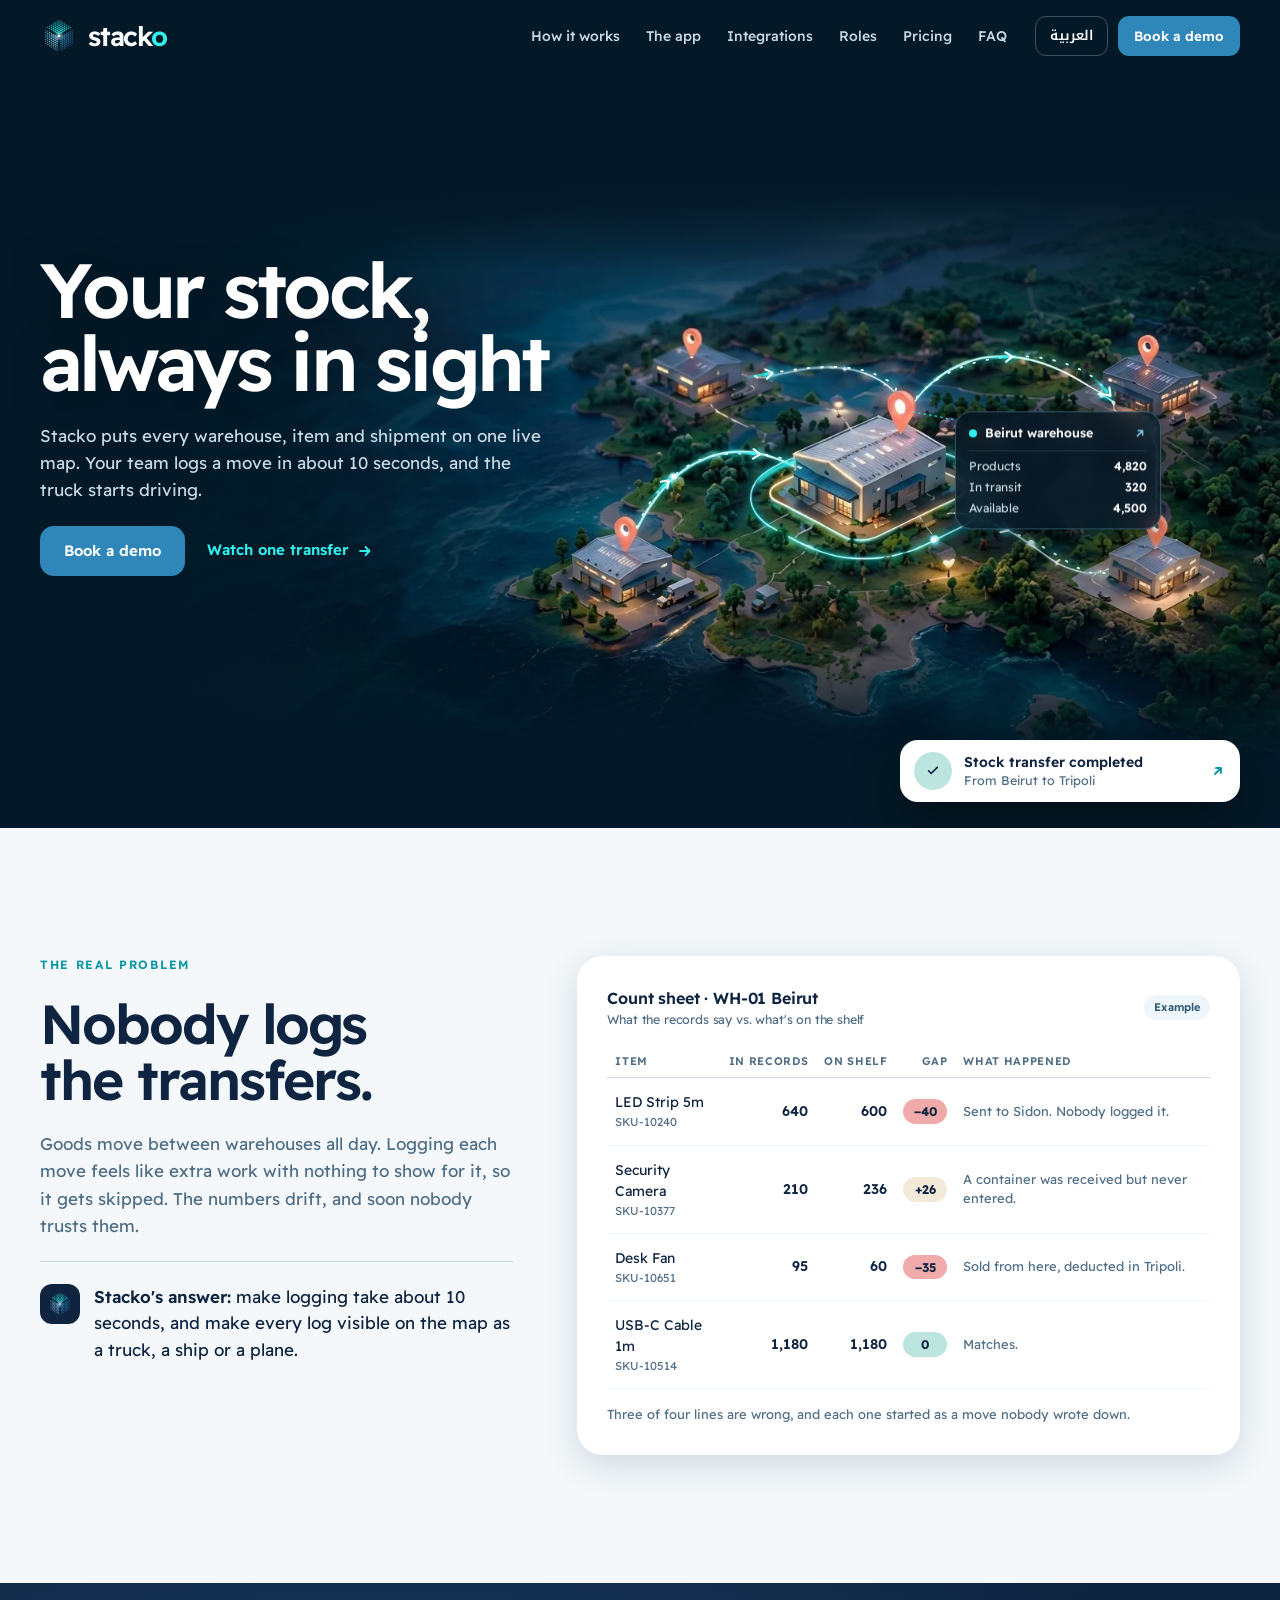
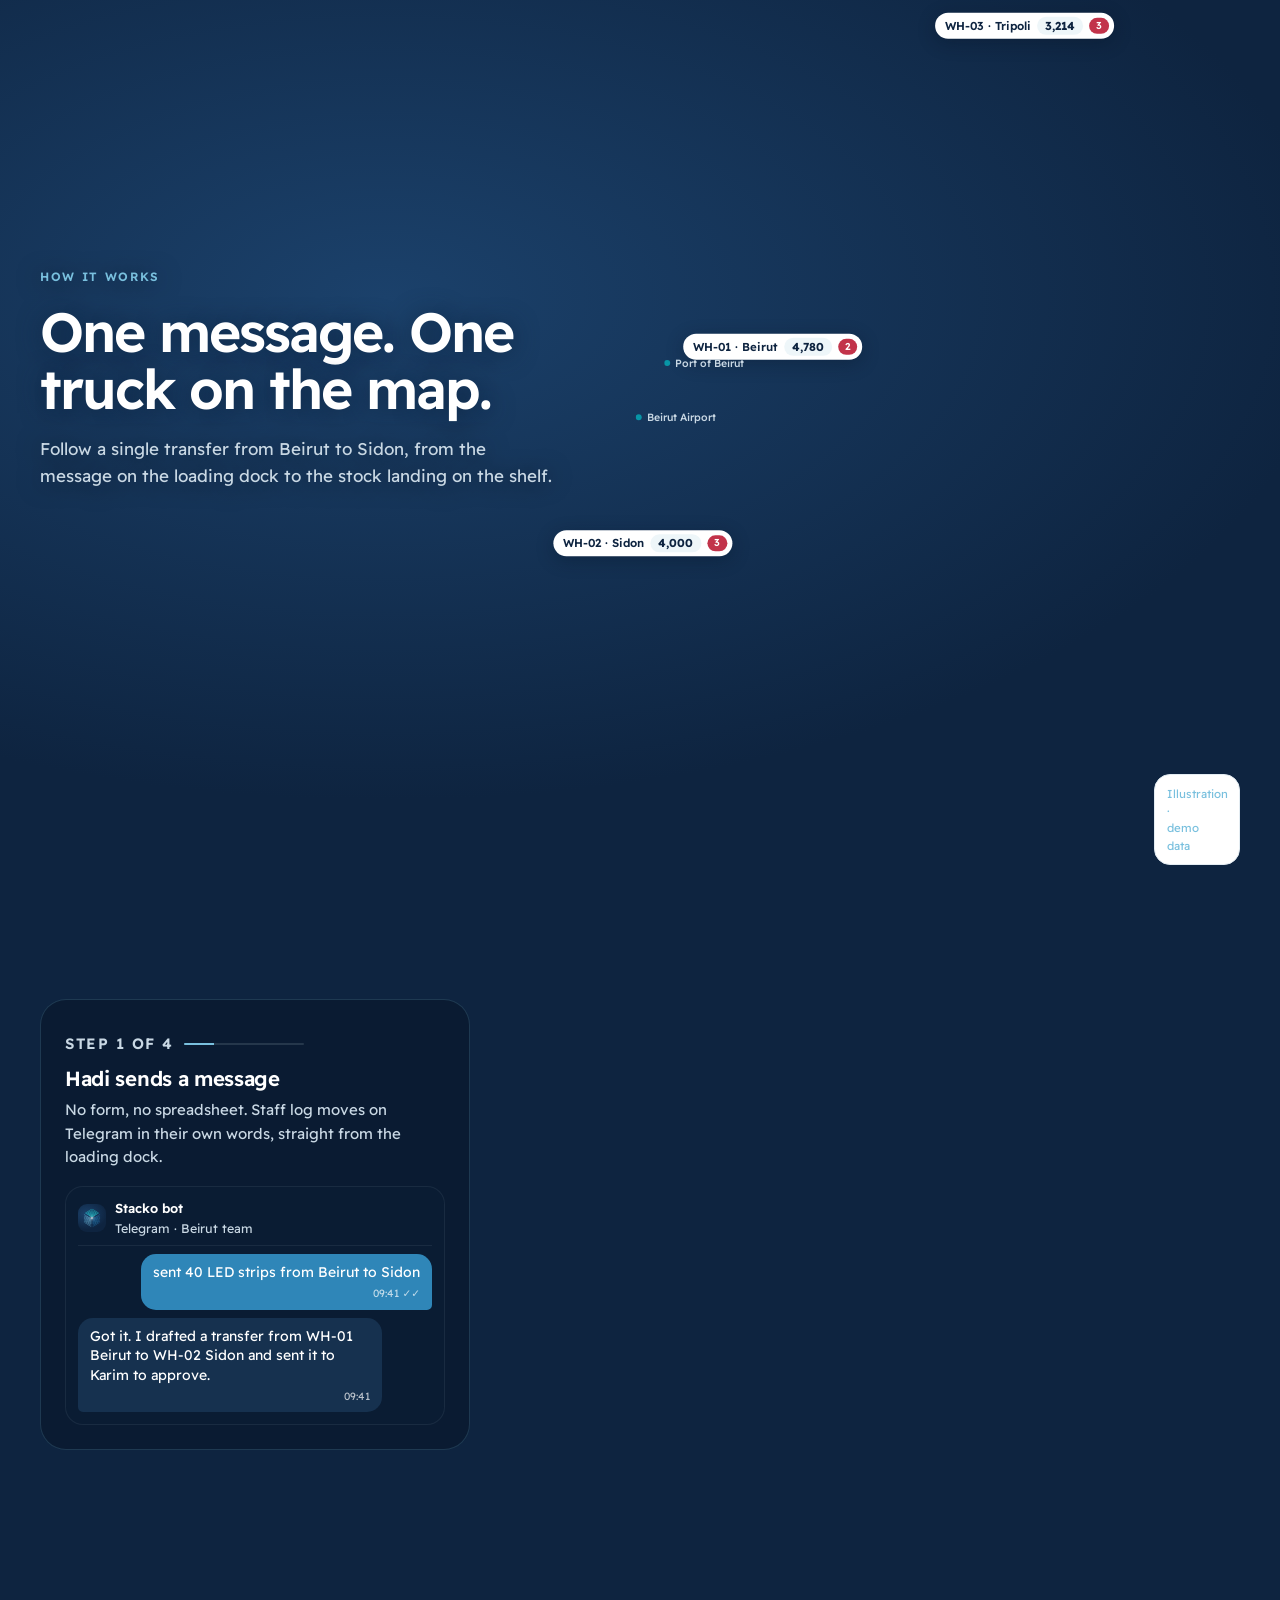
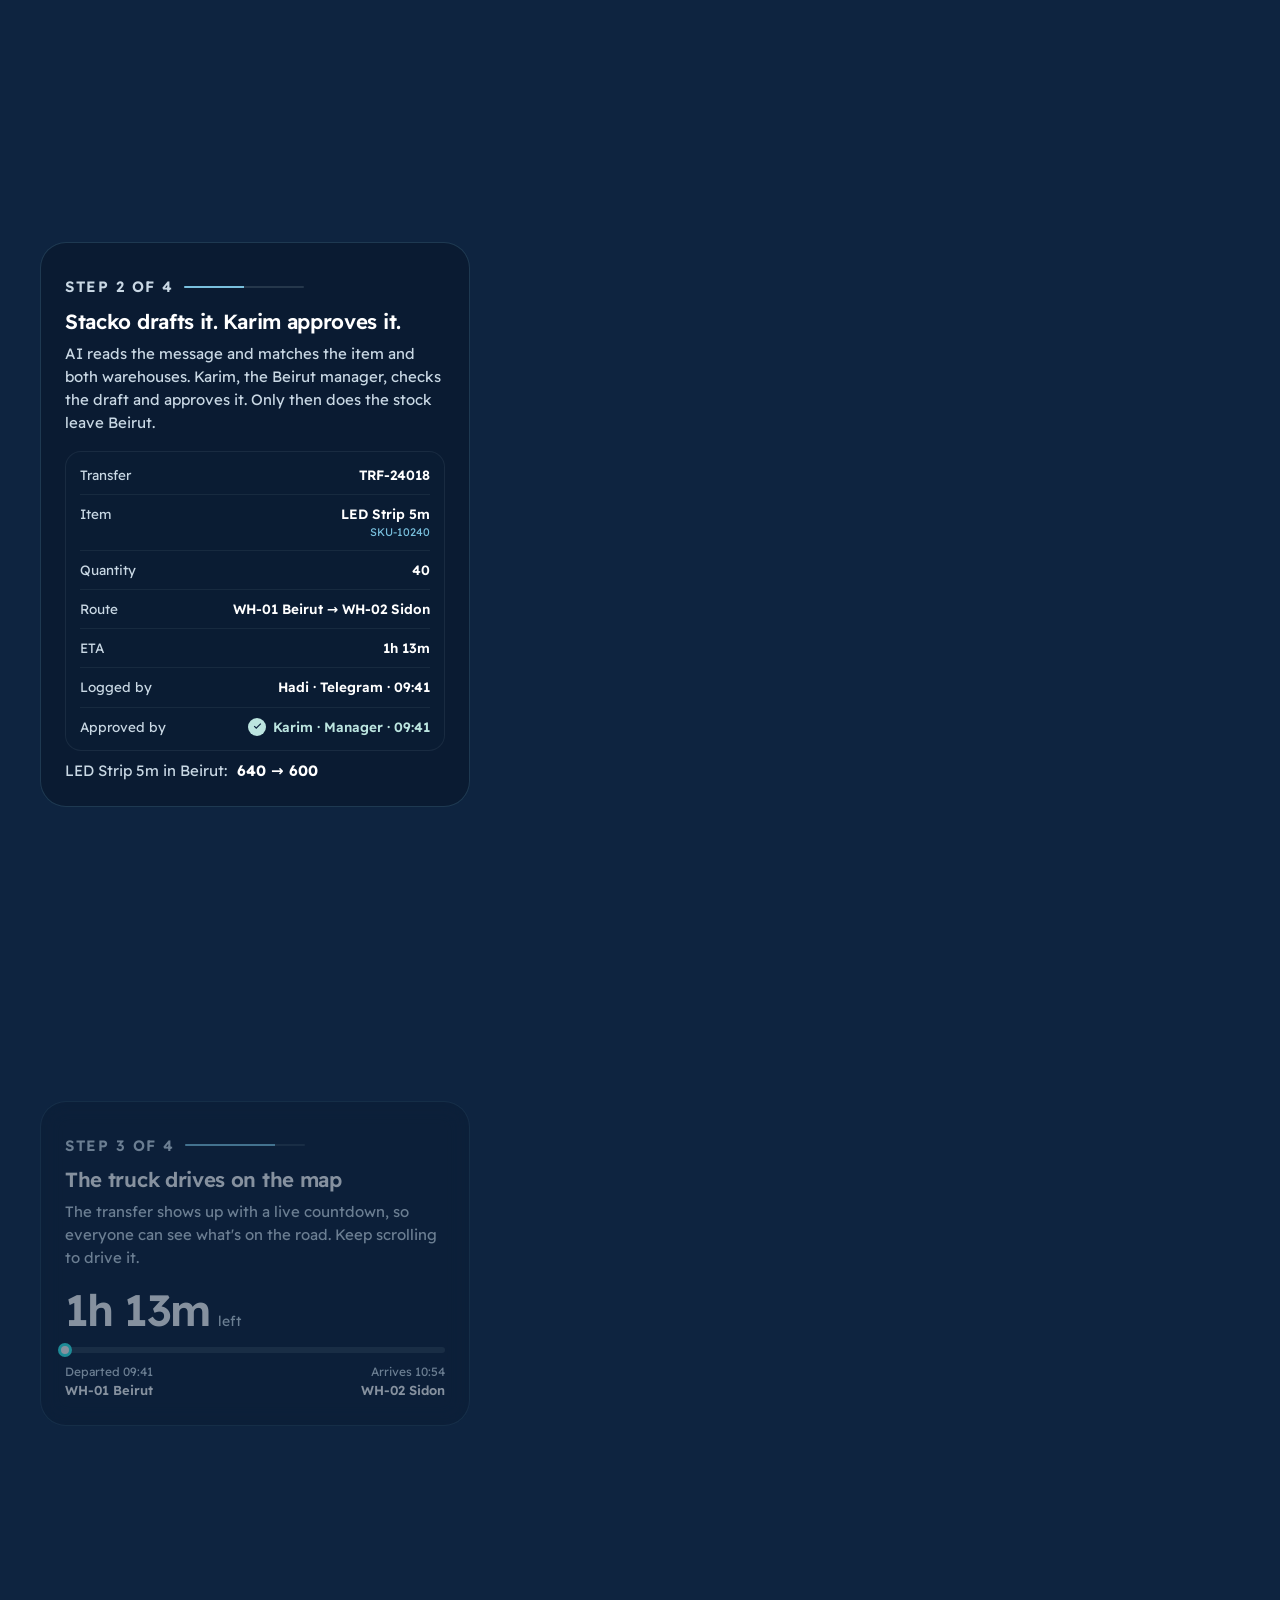
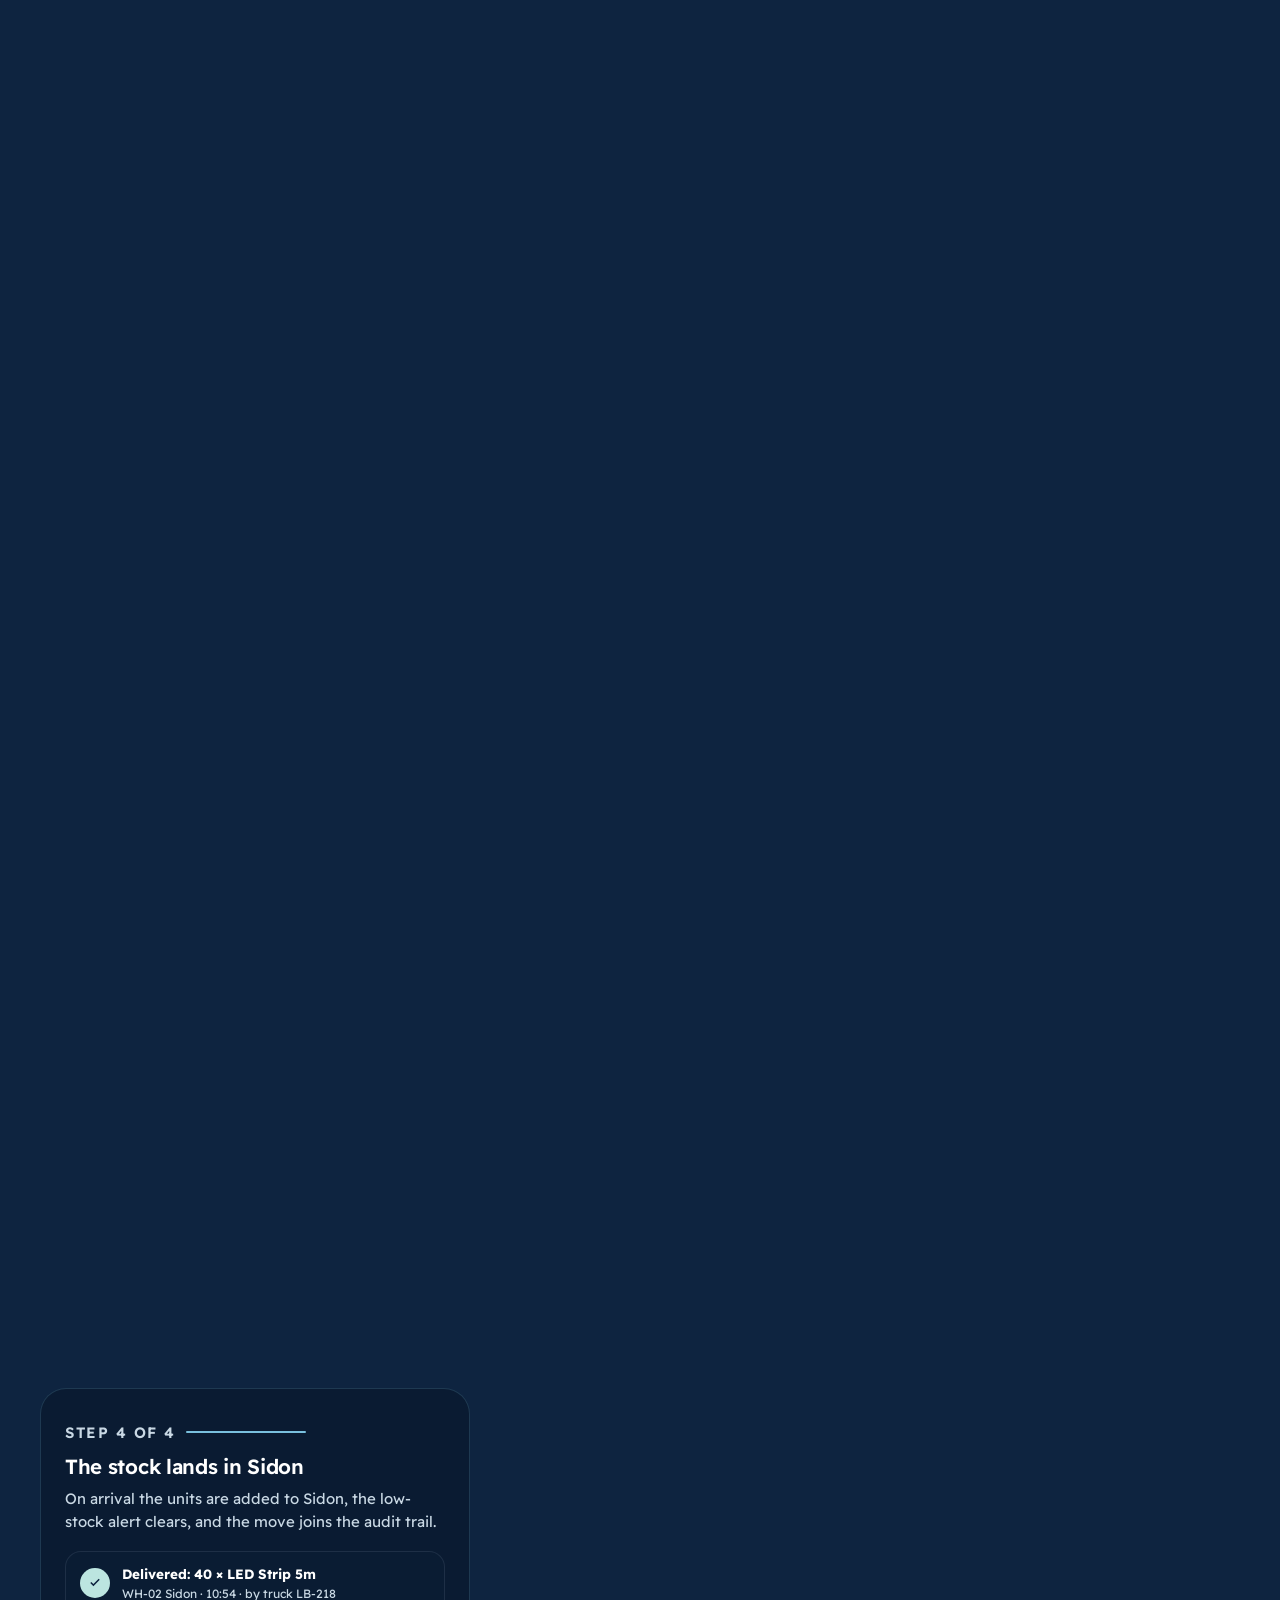
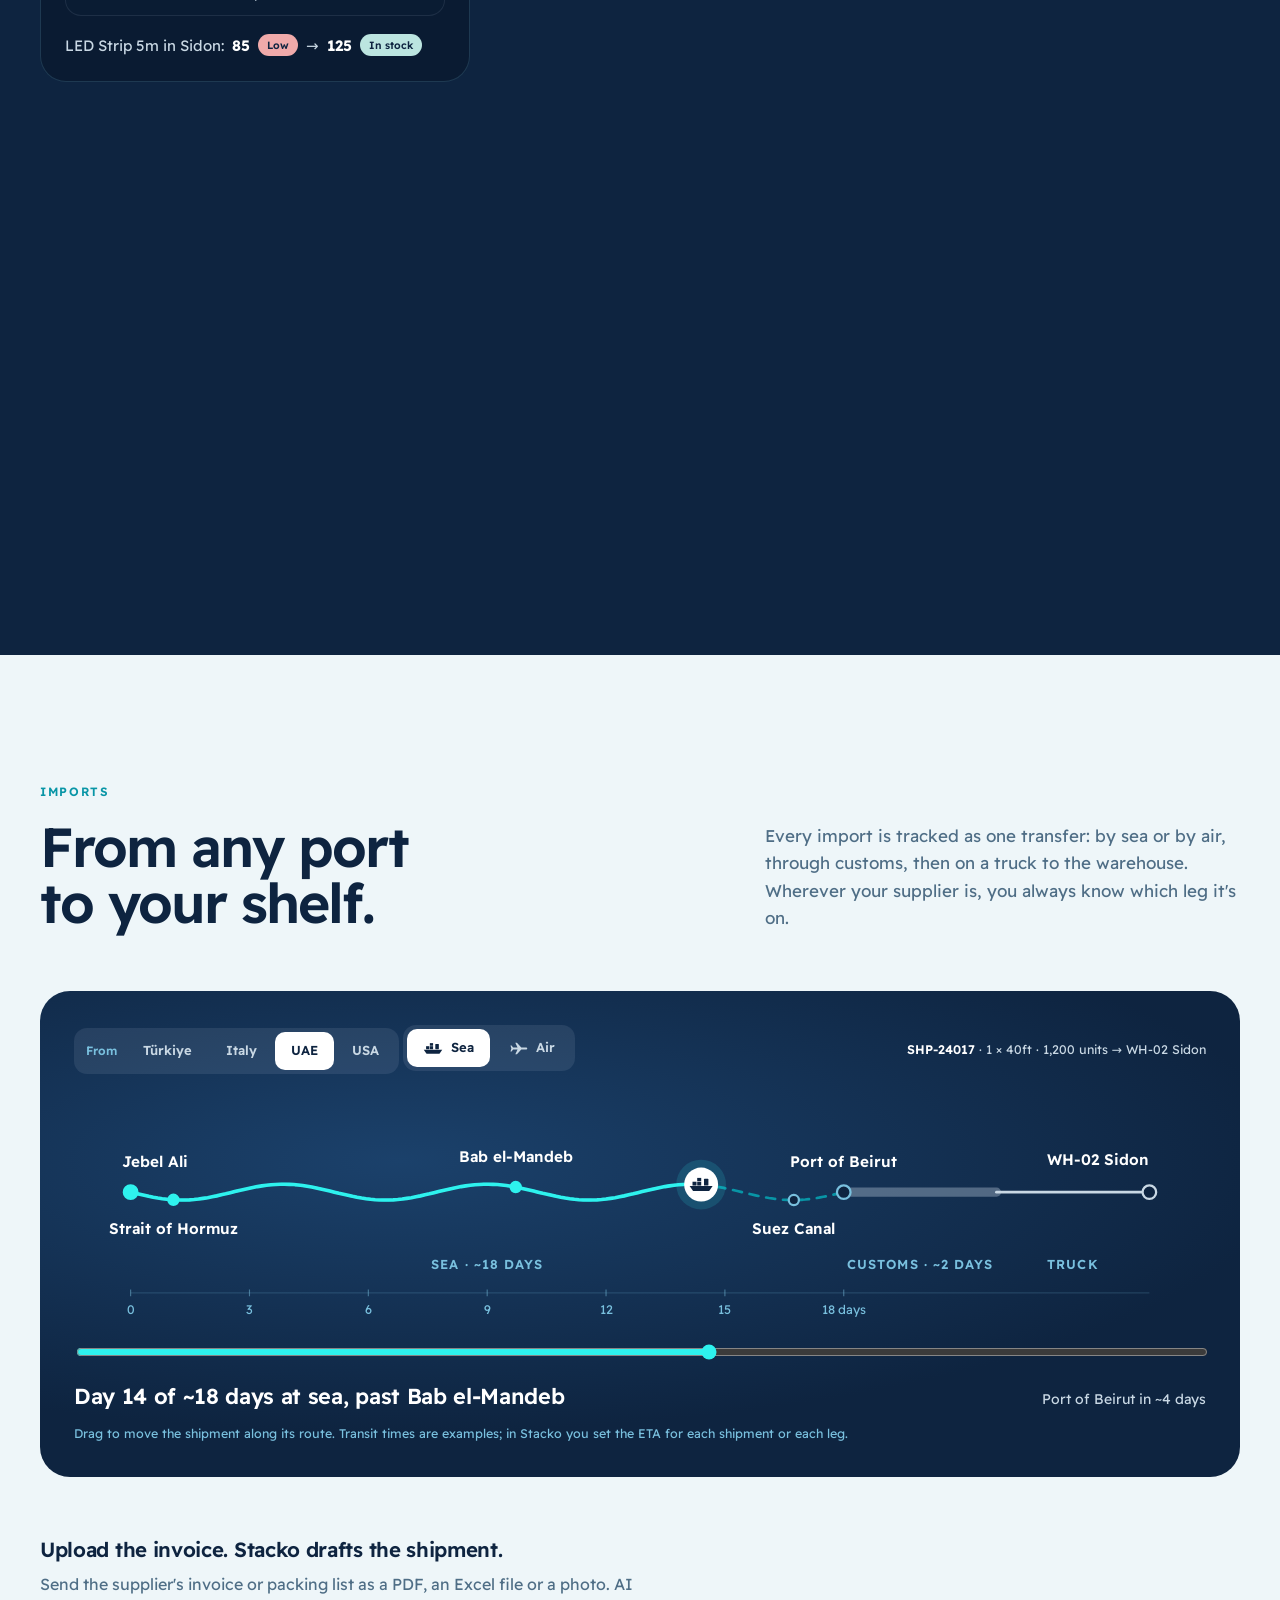
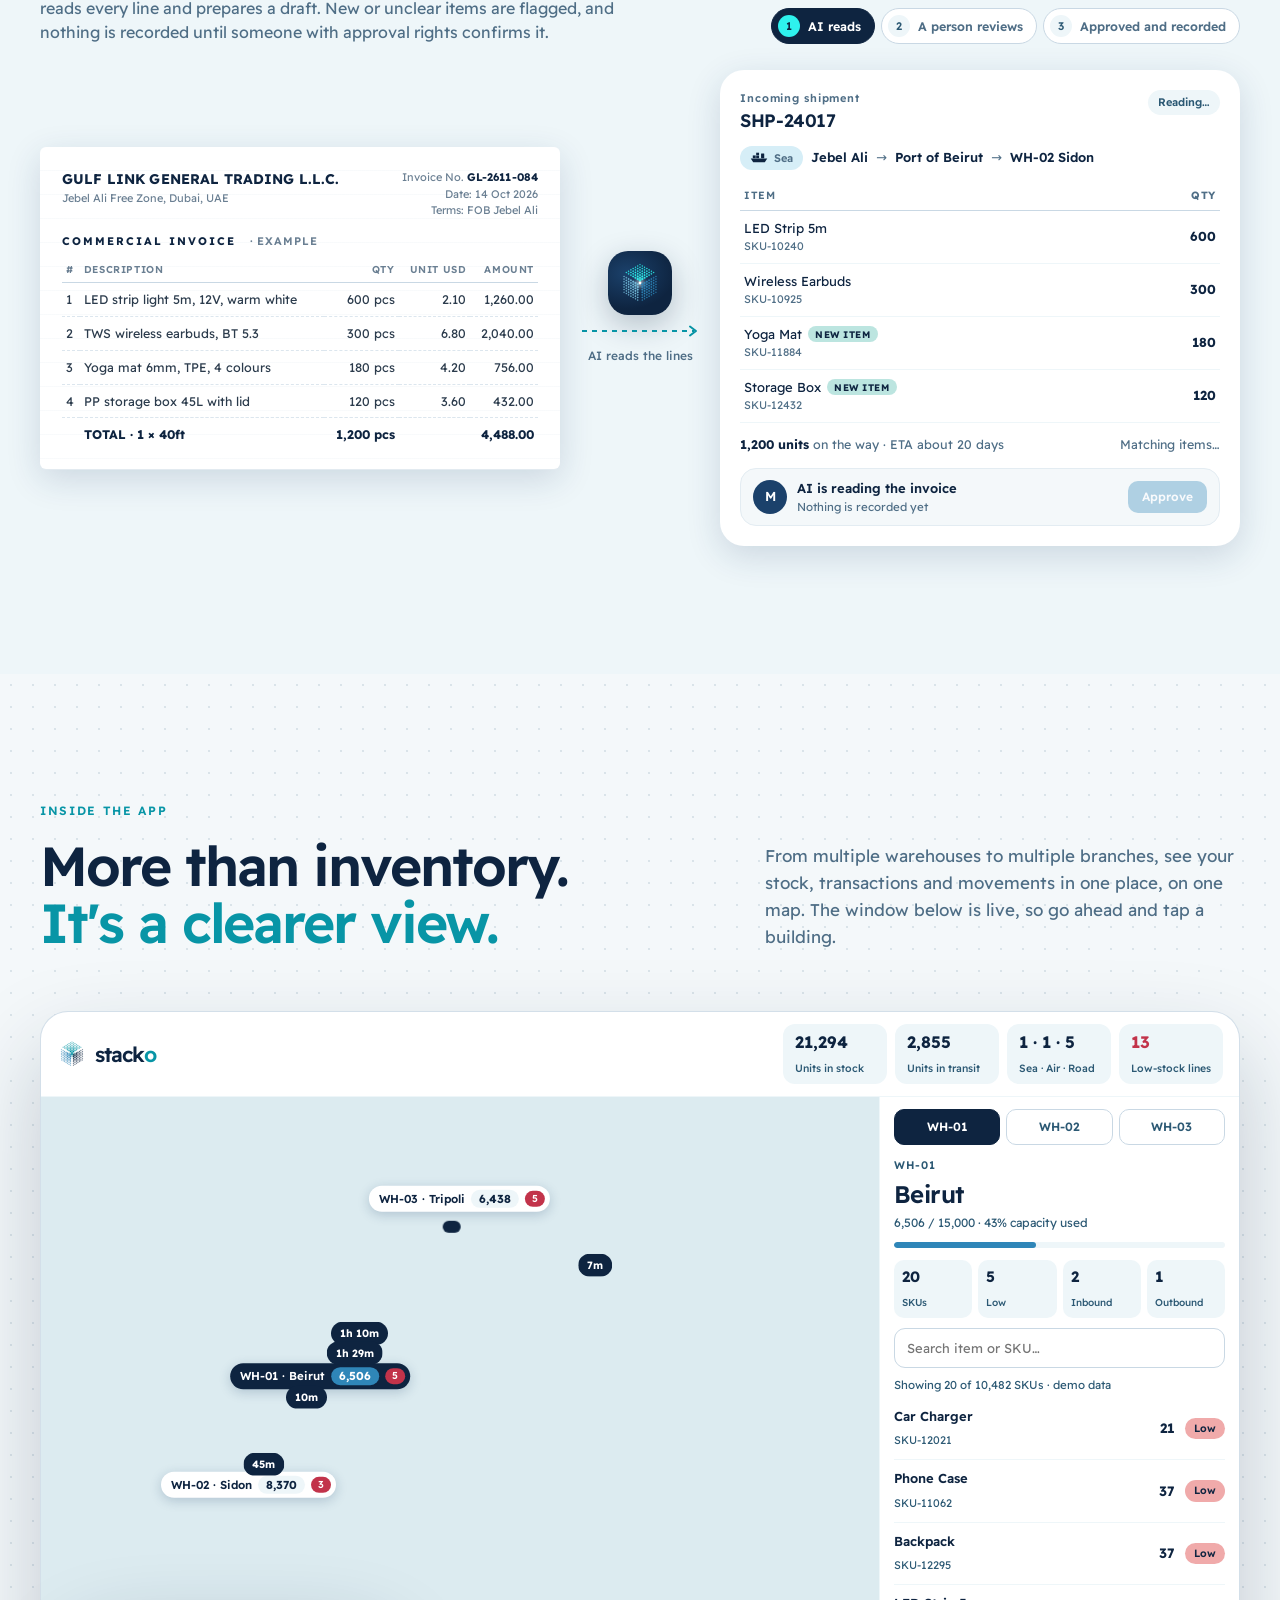
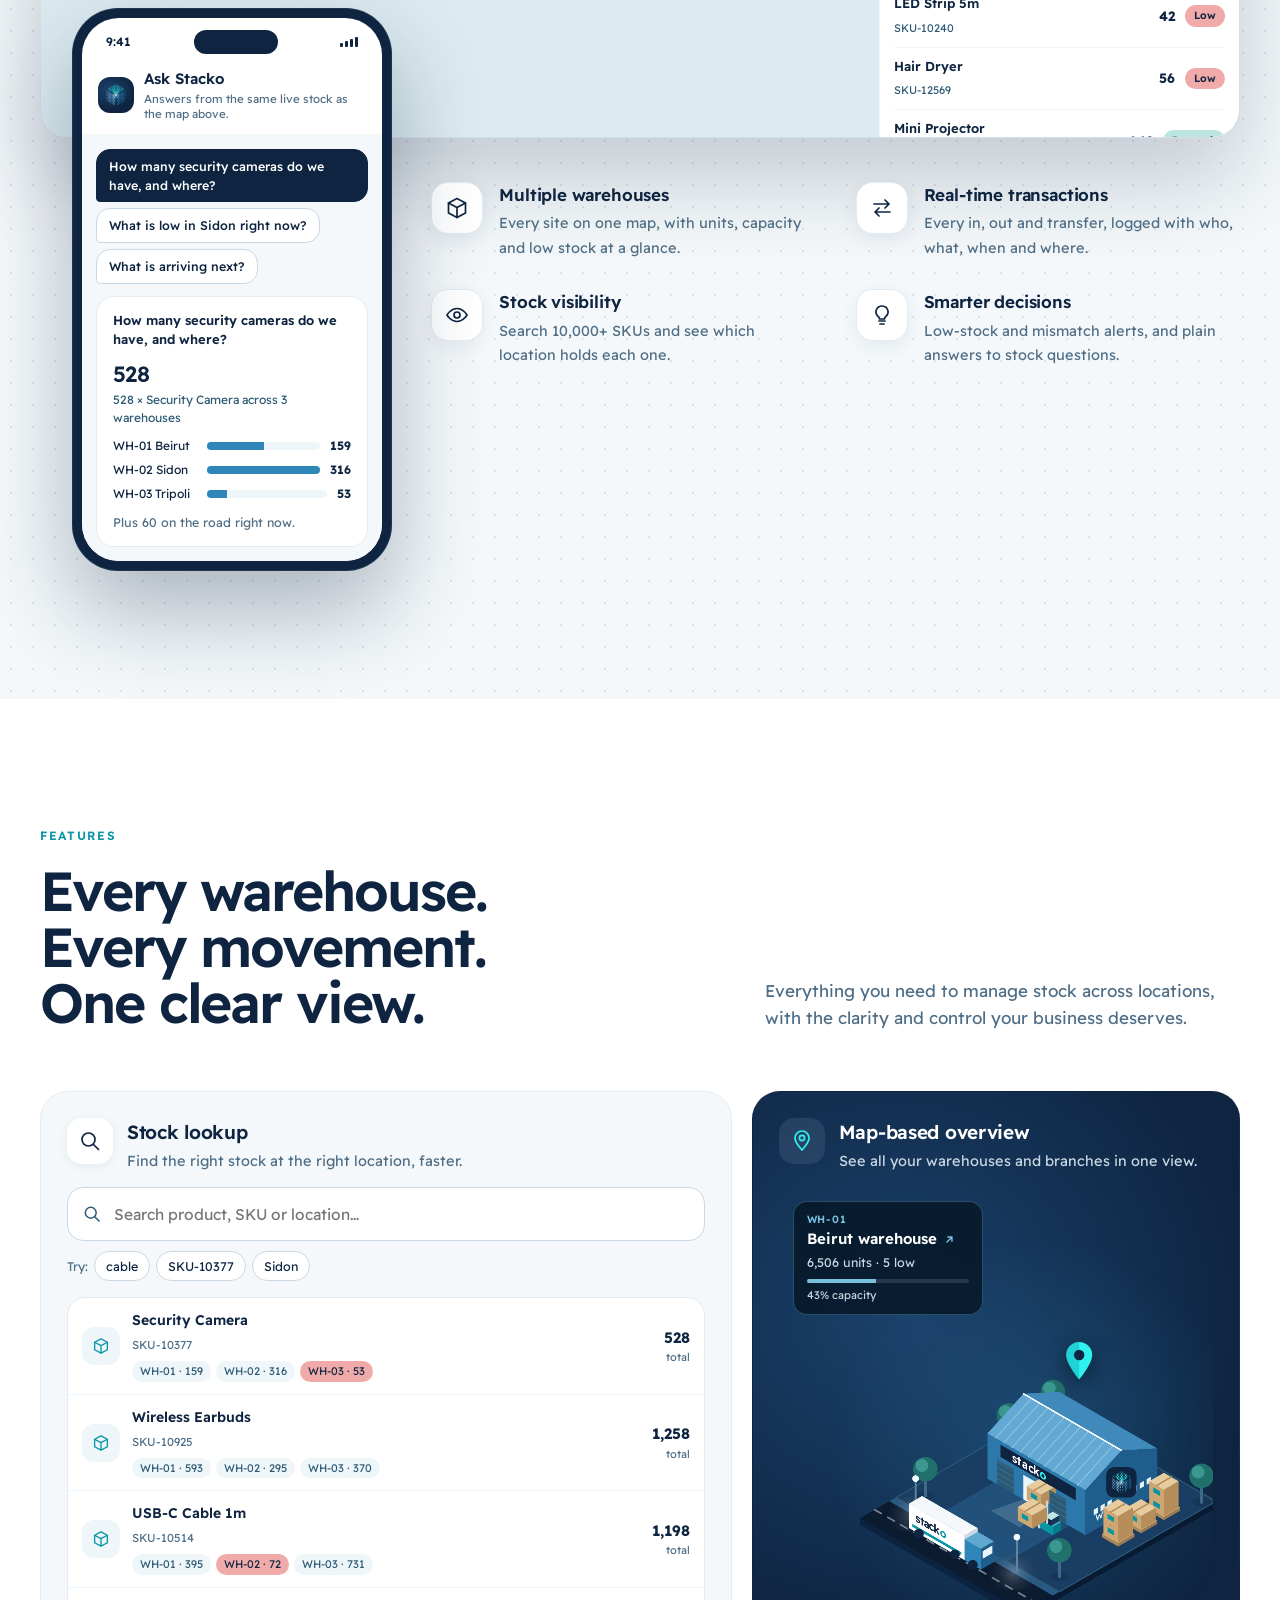
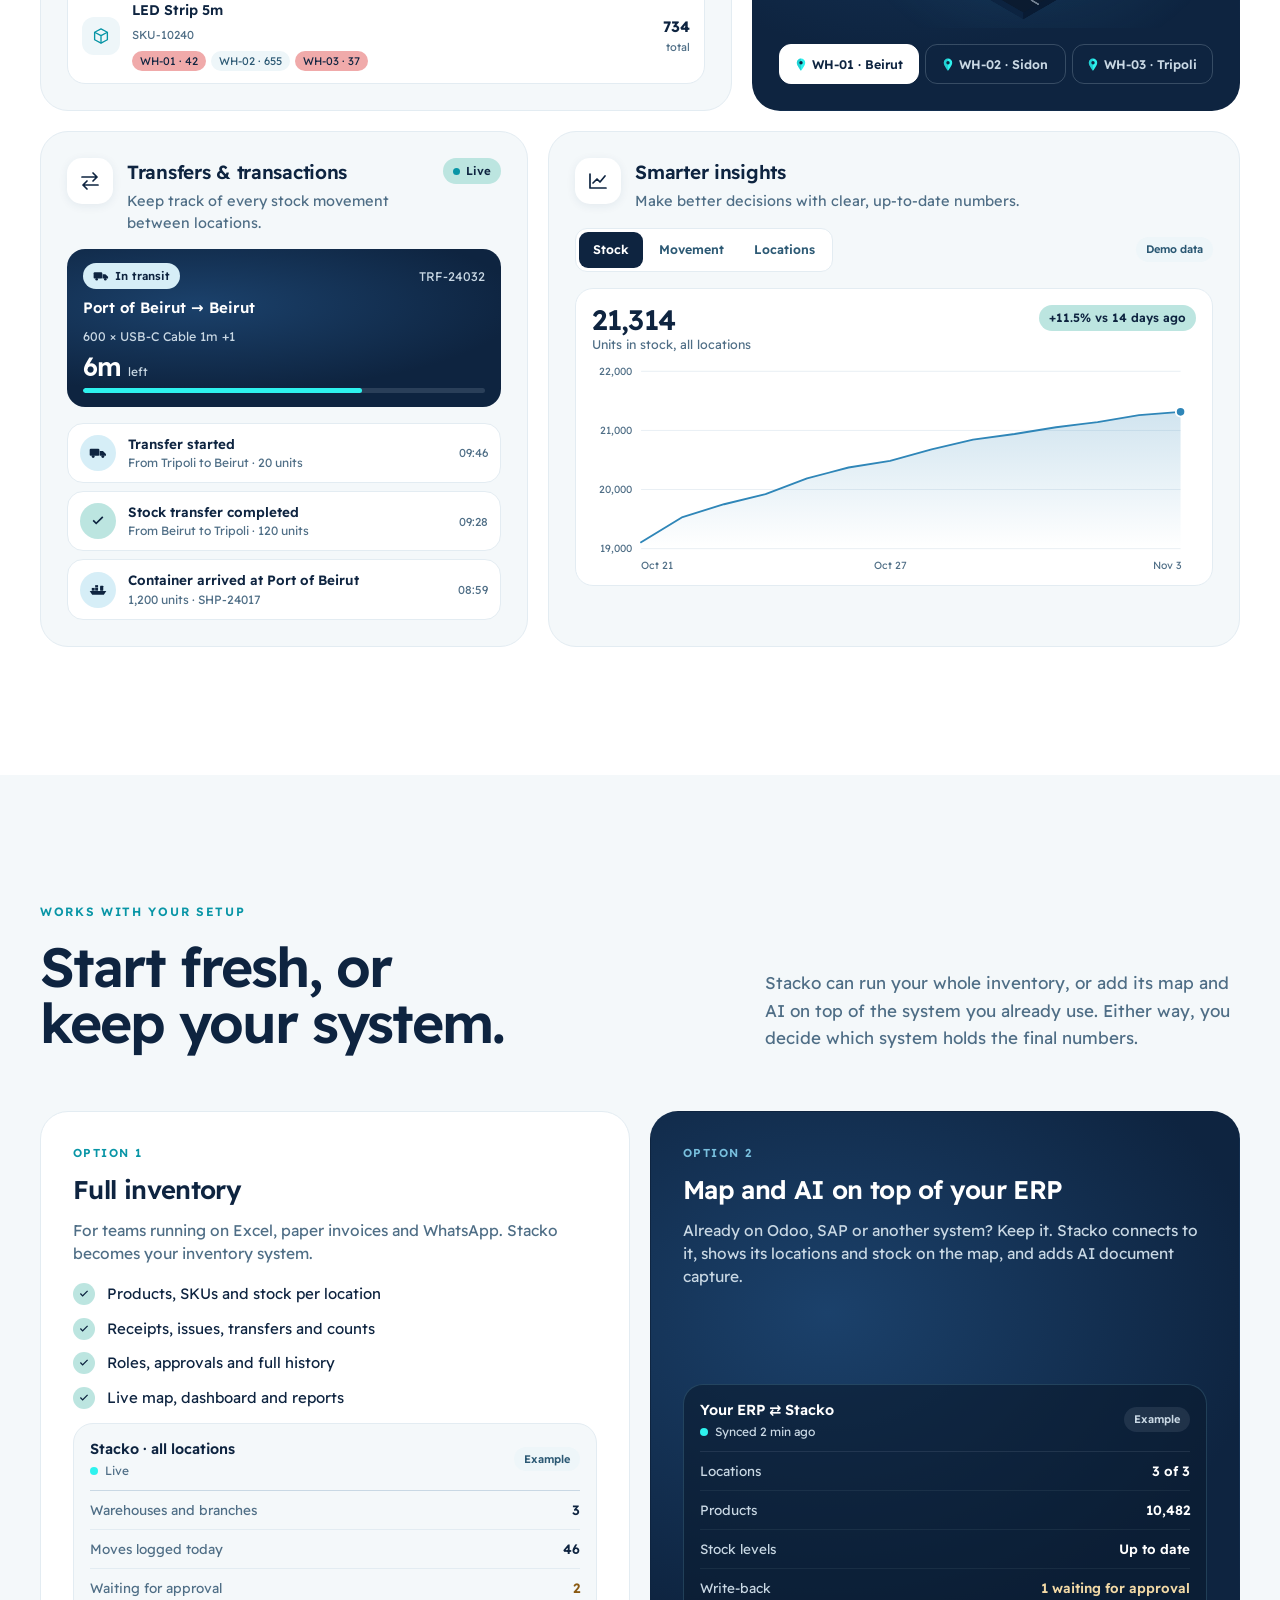
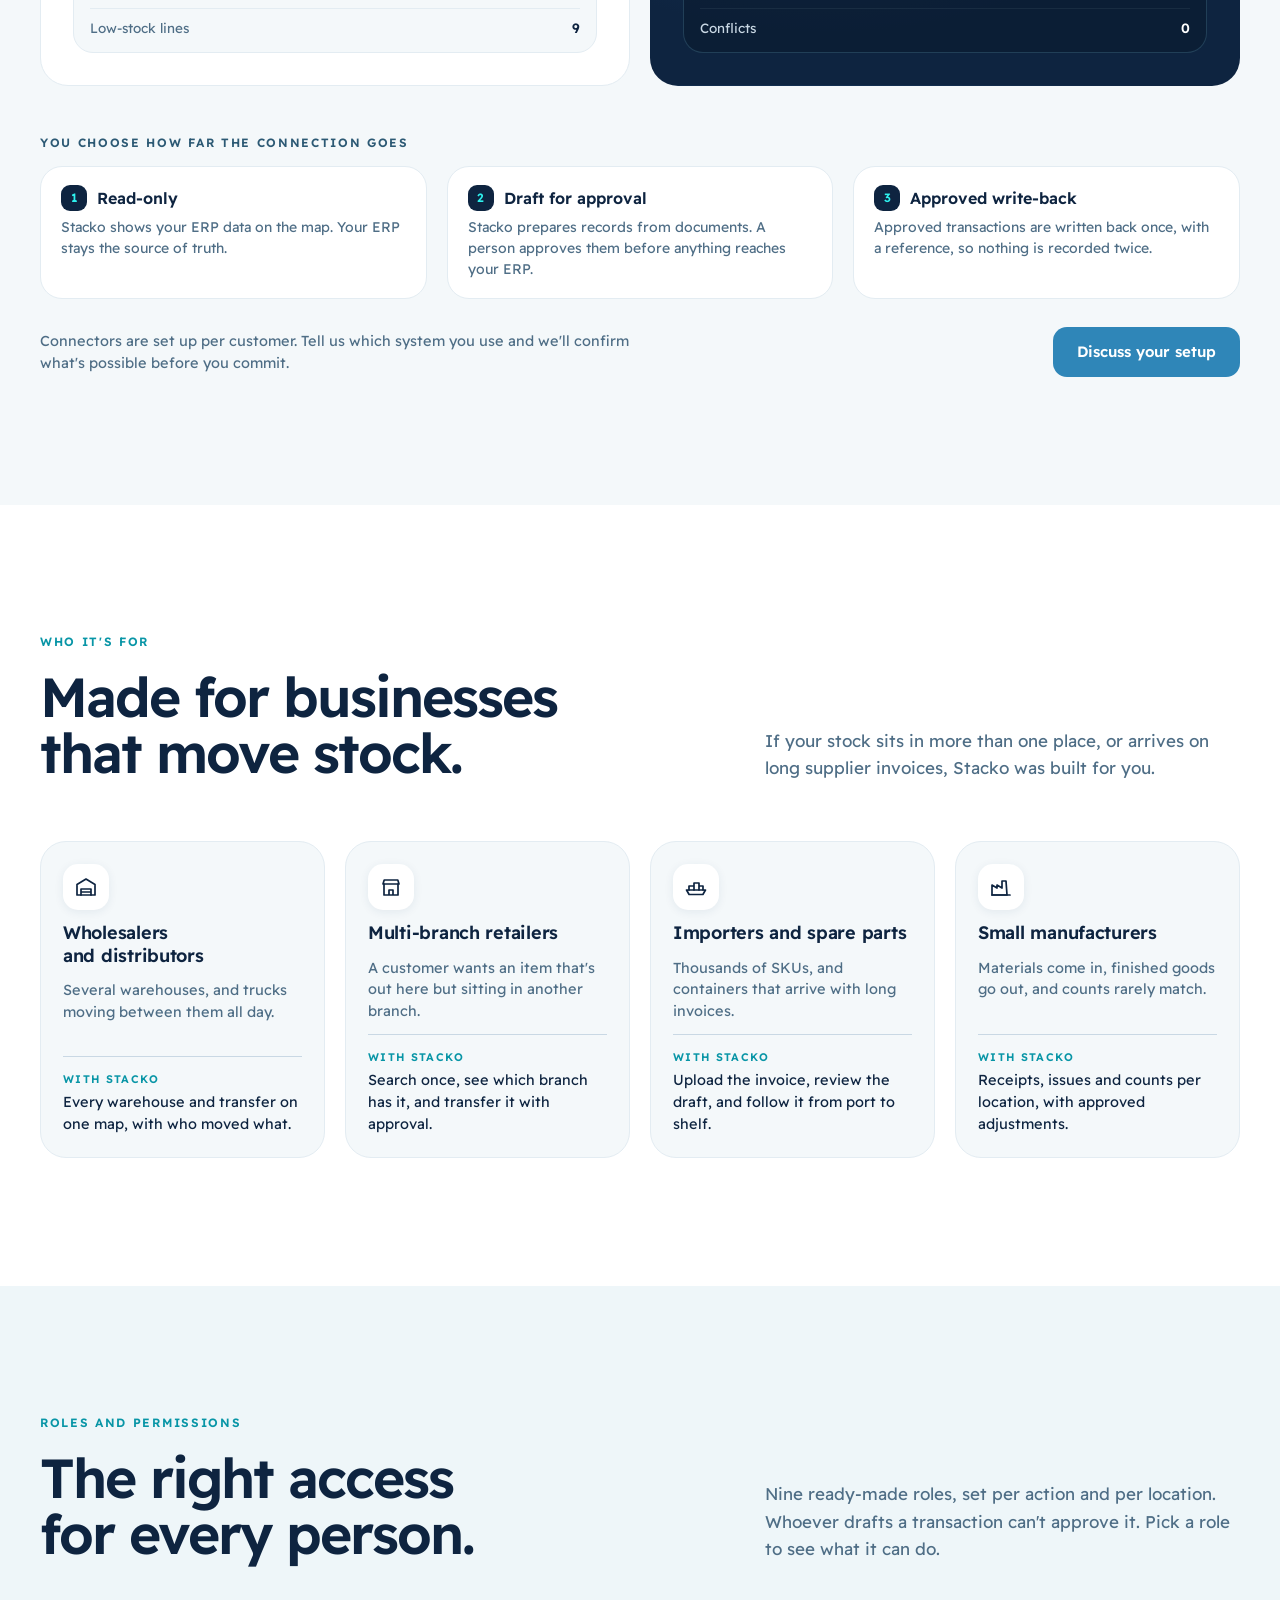
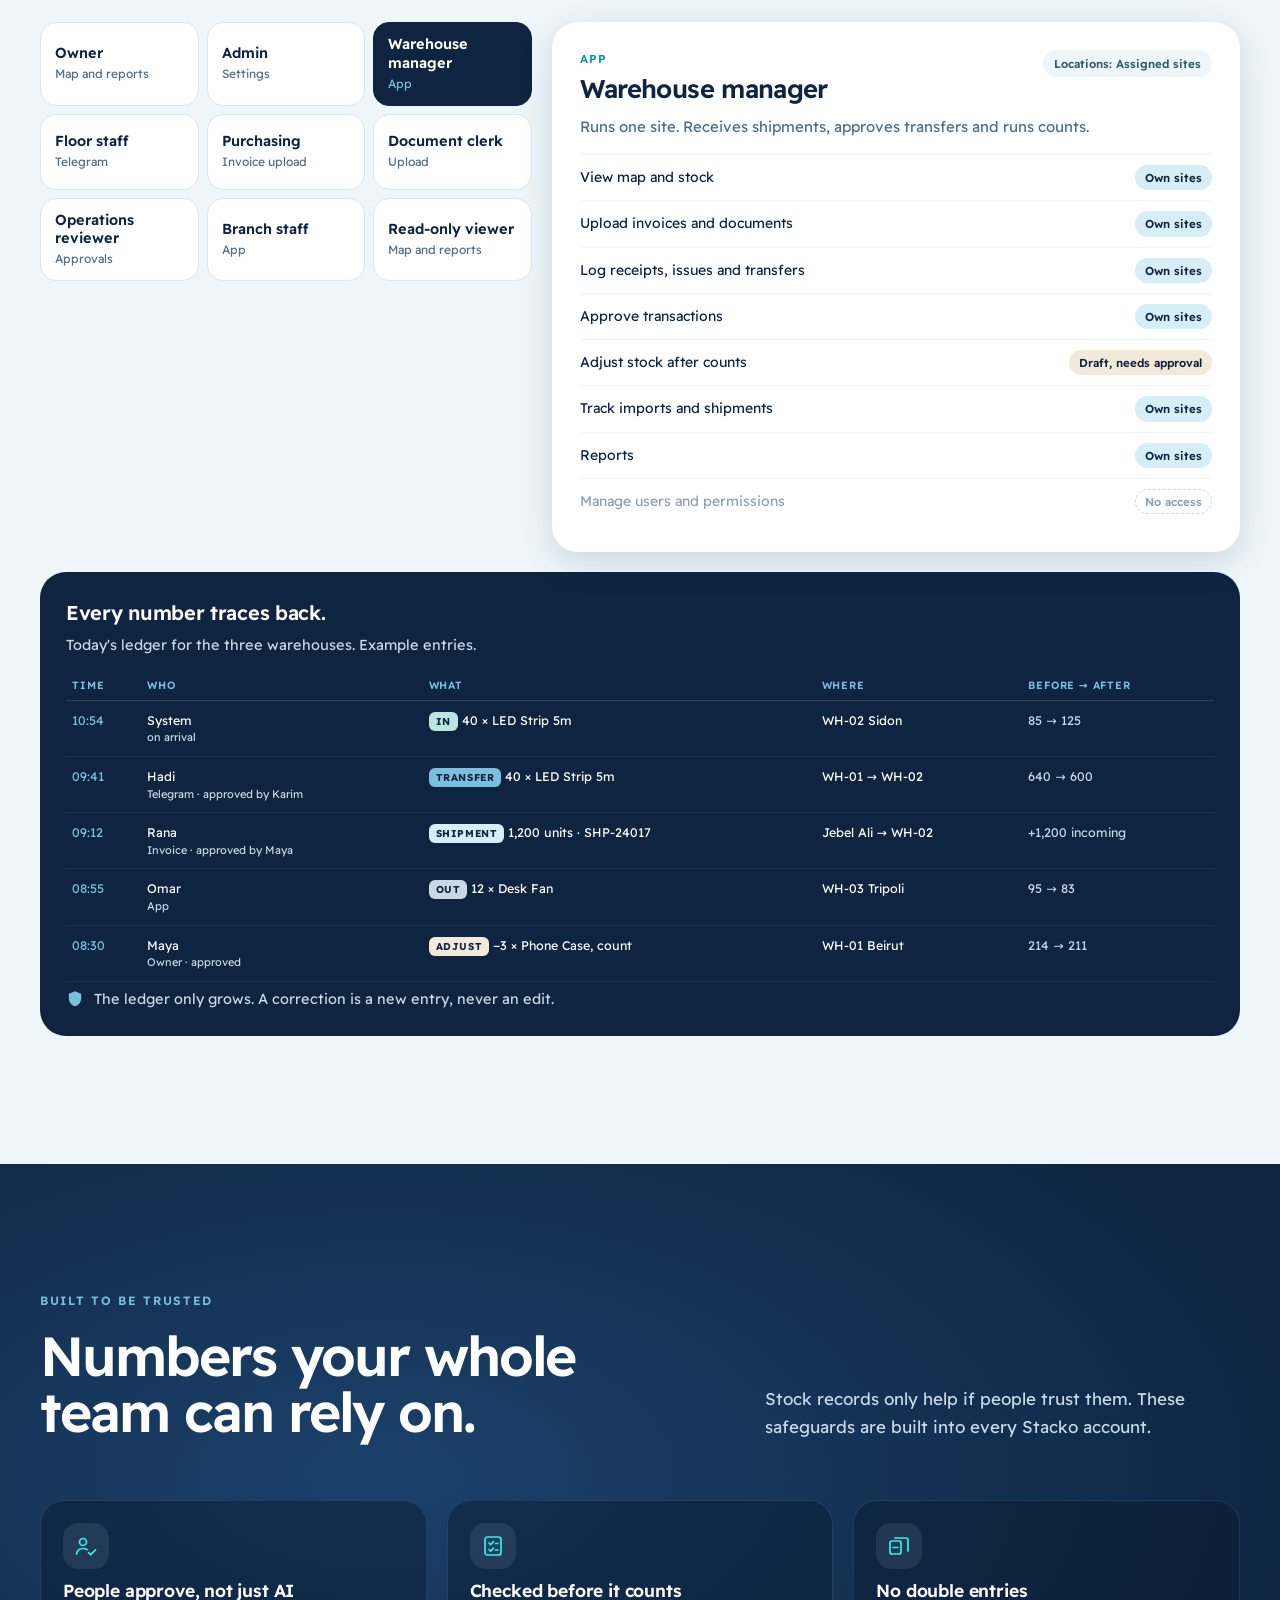
==== commit e92b4d0a: "Merge branch 'main' of https://github.com/nabihzanaty/stacko-website" ====
--- a/index.html
+++ b/index.html
@@ -619,7 +619,7 @@
           <label class="f" id="fwName"><span data-i="fmName">Full name</span><input id="fName" name="name" autocomplete="name" required aria-describedby="eName"><small class="err" id="eName" data-i="fmErrName">Please enter your name.</small></label>
           <label class="f"><span data-i="fmCompany">Company <em>(optional)</em></span><input id="fCompany" name="company" autocomplete="organization"></label>
           <label class="f" id="fwPhone"><span data-i="fmPhone">Phone or WhatsApp</span><input id="fPhone" name="phone" type="tel" autocomplete="tel" inputmode="tel" required aria-describedby="ePhone"><small class="err" id="ePhone" data-i="fmErrPhone">Please enter a phone or WhatsApp number.</small></label>
-          <label class="f"><span data-i="fmEmail">Email <em>(optional)</em></span><input id="fEmail" name="email" type="email" autocomplete="email"></label>
+          <label class="f"><span data-i="fmEmail">Email <em>(for your confirmation and demo link)</em></span><input id="fEmail" name="email" type="email" autocomplete="email"></label>
           <fieldset class="f full"><legend data-i="fmWh">How many warehouses or branches?</legend>
             <div class="chipset">
               <label><input type="radio" name="wh" id="wh1" value="1"><span>1</span></label>
@@ -638,12 +638,13 @@
           <label class="hp" aria-hidden="true">Website<input id="fWebsite" name="website" tabindex="-1" autocomplete="off"></label>
           <label class="f full"><span data-i="fmMsg">What do you import, and from where? <em>(optional)</em></span><textarea id="fMsg" name="message" rows="3"></textarea></label>
         </div>
-        <div class="f-actions"><button class="btn btn-primary" type="submit" data-i="fmSend">Request a demo</button><p class="fnote" data-i="fmNote">Your request opens in WhatsApp, ready to send to our team.</p></div>
+        <div class="f-actions"><button class="btn btn-primary" type="submit" data-i="fmSend">Request a demo</button><p class="fnote" data-i="fmNote">Your request is saved with our team. You can also send it on WhatsApp for a faster reply.</p></div>
       </div>
       <div class="fok" id="fOk" hidden tabindex="-1">
         <span class="ck"><svg><use href="#i-check"/></svg></span>
-        <h3 data-i="fmOkT">Your request is ready</h3>
-        <p class="sub" data-i="fmOkP">Send it on WhatsApp and it goes straight to our team. Here is what it says:</p>
+        <h3 data-i="fmOkT">Your request is saved</h3>
+        <p class="sub" data-i="fmOkP">We will be in touch shortly. For a faster reply, send it on WhatsApp too. Here is what it says:</p>
+        <p class="sub fwarn" id="fWarn" role="alert" hidden data-i="fmWarn">We could not save your request online. Please send it on WhatsApp so it reaches our team.</p>
         <pre id="fOkMsg"></pre>
         <div class="row2"><a class="btn btn-primary" id="fOkLink" href="https://wa.me/96171313917" target="_blank" rel="noopener"><span data-i="fmOkBtn">Send on WhatsApp</span><svg class="flip" width="16" height="16"><use href="#i-go"/></svg></a><button class="ghost-dk" type="button" id="fCopy" data-i="fmCopyMsg">Copy message</button><button class="linkbtn" type="button" id="fEdit" data-i="fmEdit">Edit details</button></div>
       </div>
--- a/assets/css/style.css
+++ b/assets/css/style.css
@@ -707,6 +707,7 @@
 .f-actions{display:flex;flex-wrap:wrap;align-items:center;gap:12px 18px;margin-top:22px}
 .f-actions .btn{min-width:200px}
 .fnote{font-size:12.5px;color:var(--ink2);max-width:30em}
+.fok .fwarn{background:#FFF4E5;border:1px solid #F2C97D;border-radius:12px;padding:10px 14px;color:#7A4B00}
 .fok{display:flex;flex-direction:column;gap:14px}
 .fok[hidden]{display:none}
 .fok .ck{width:52px;height:52px;border-radius:50%;background:var(--ok);display:grid;place-items:center}
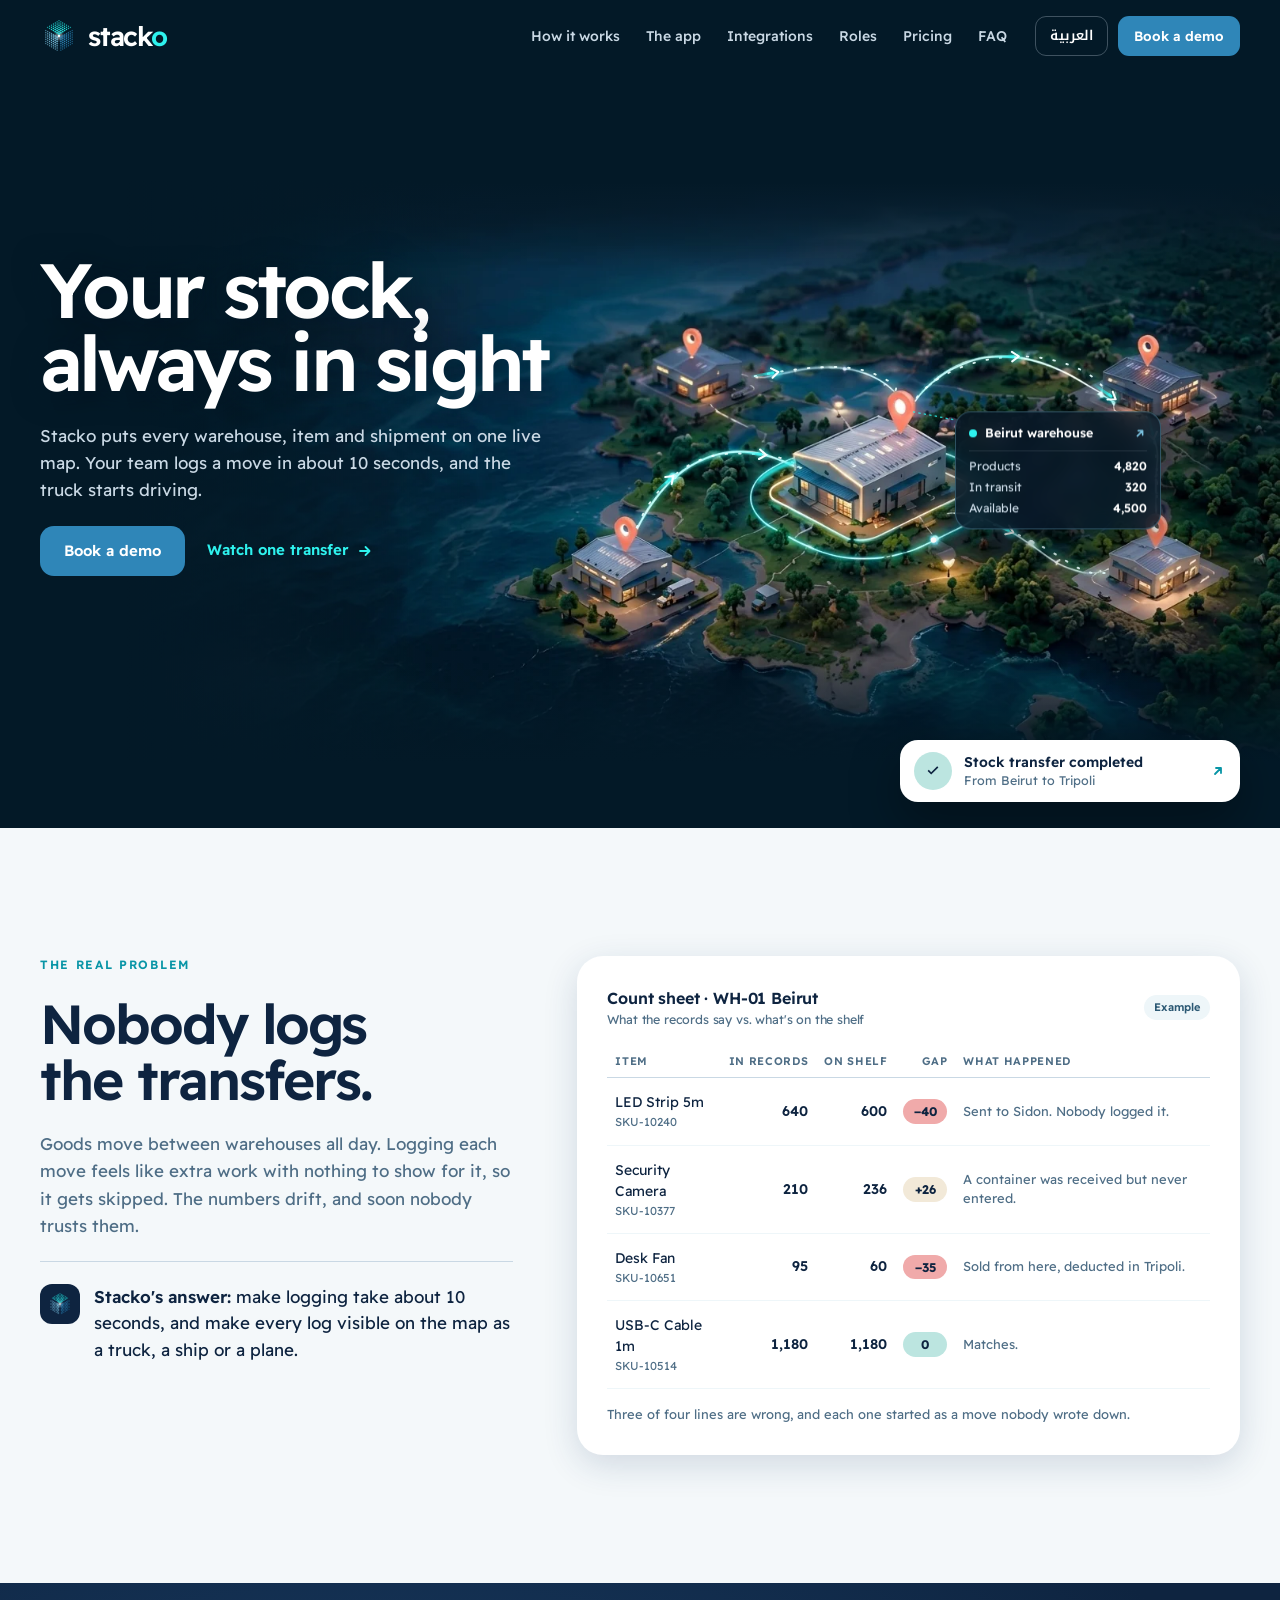
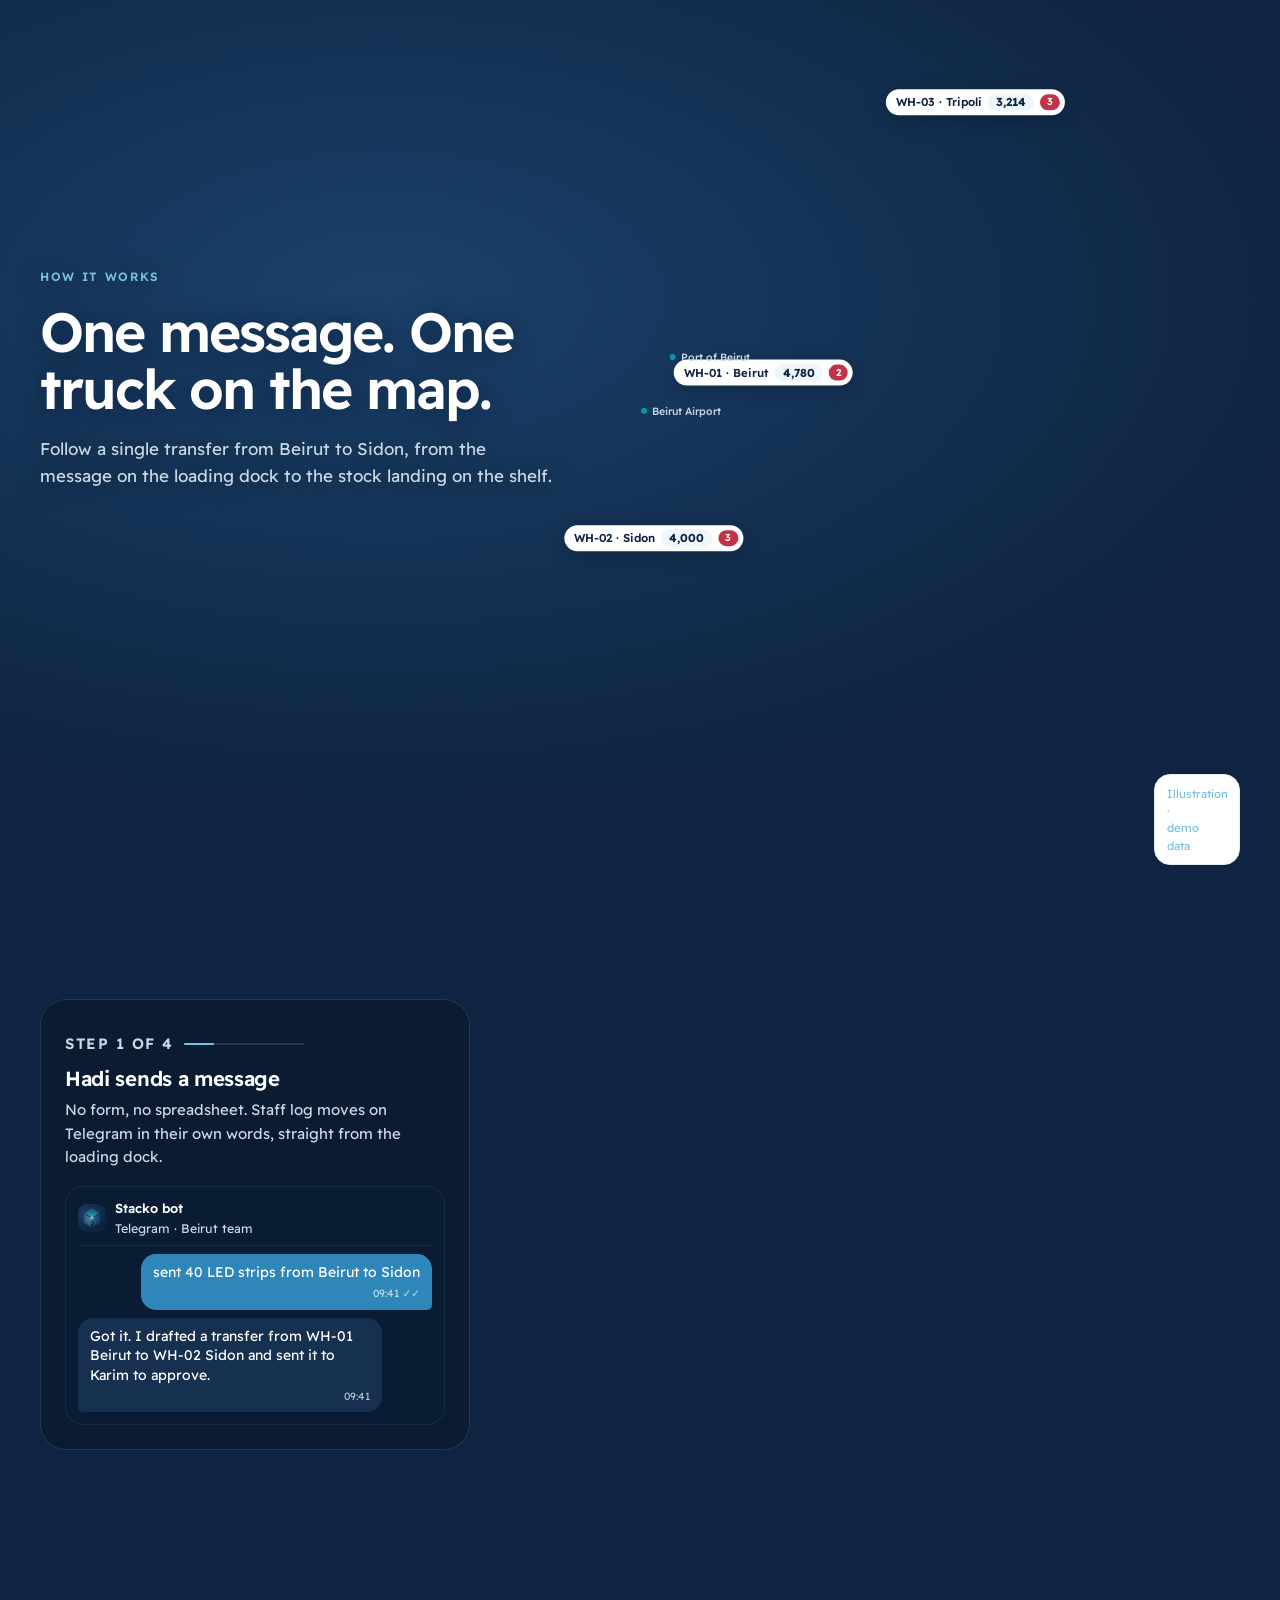
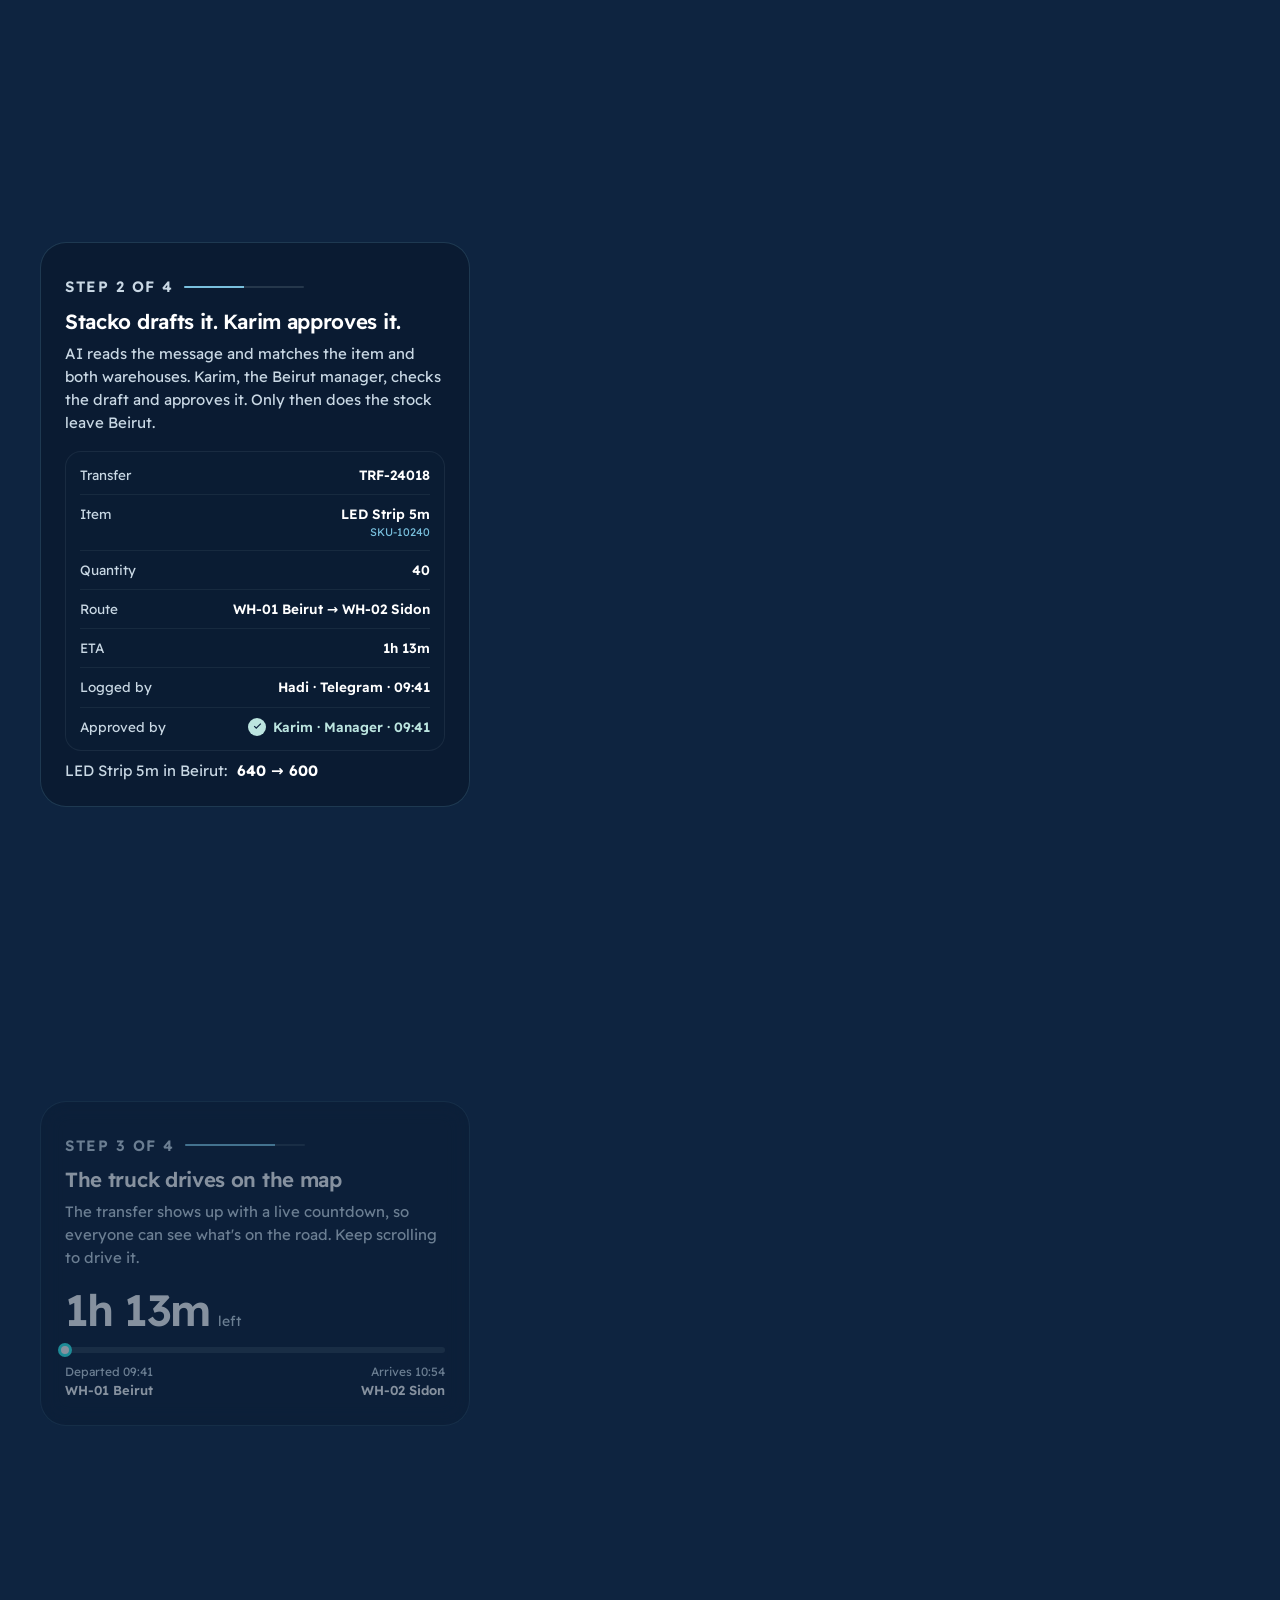
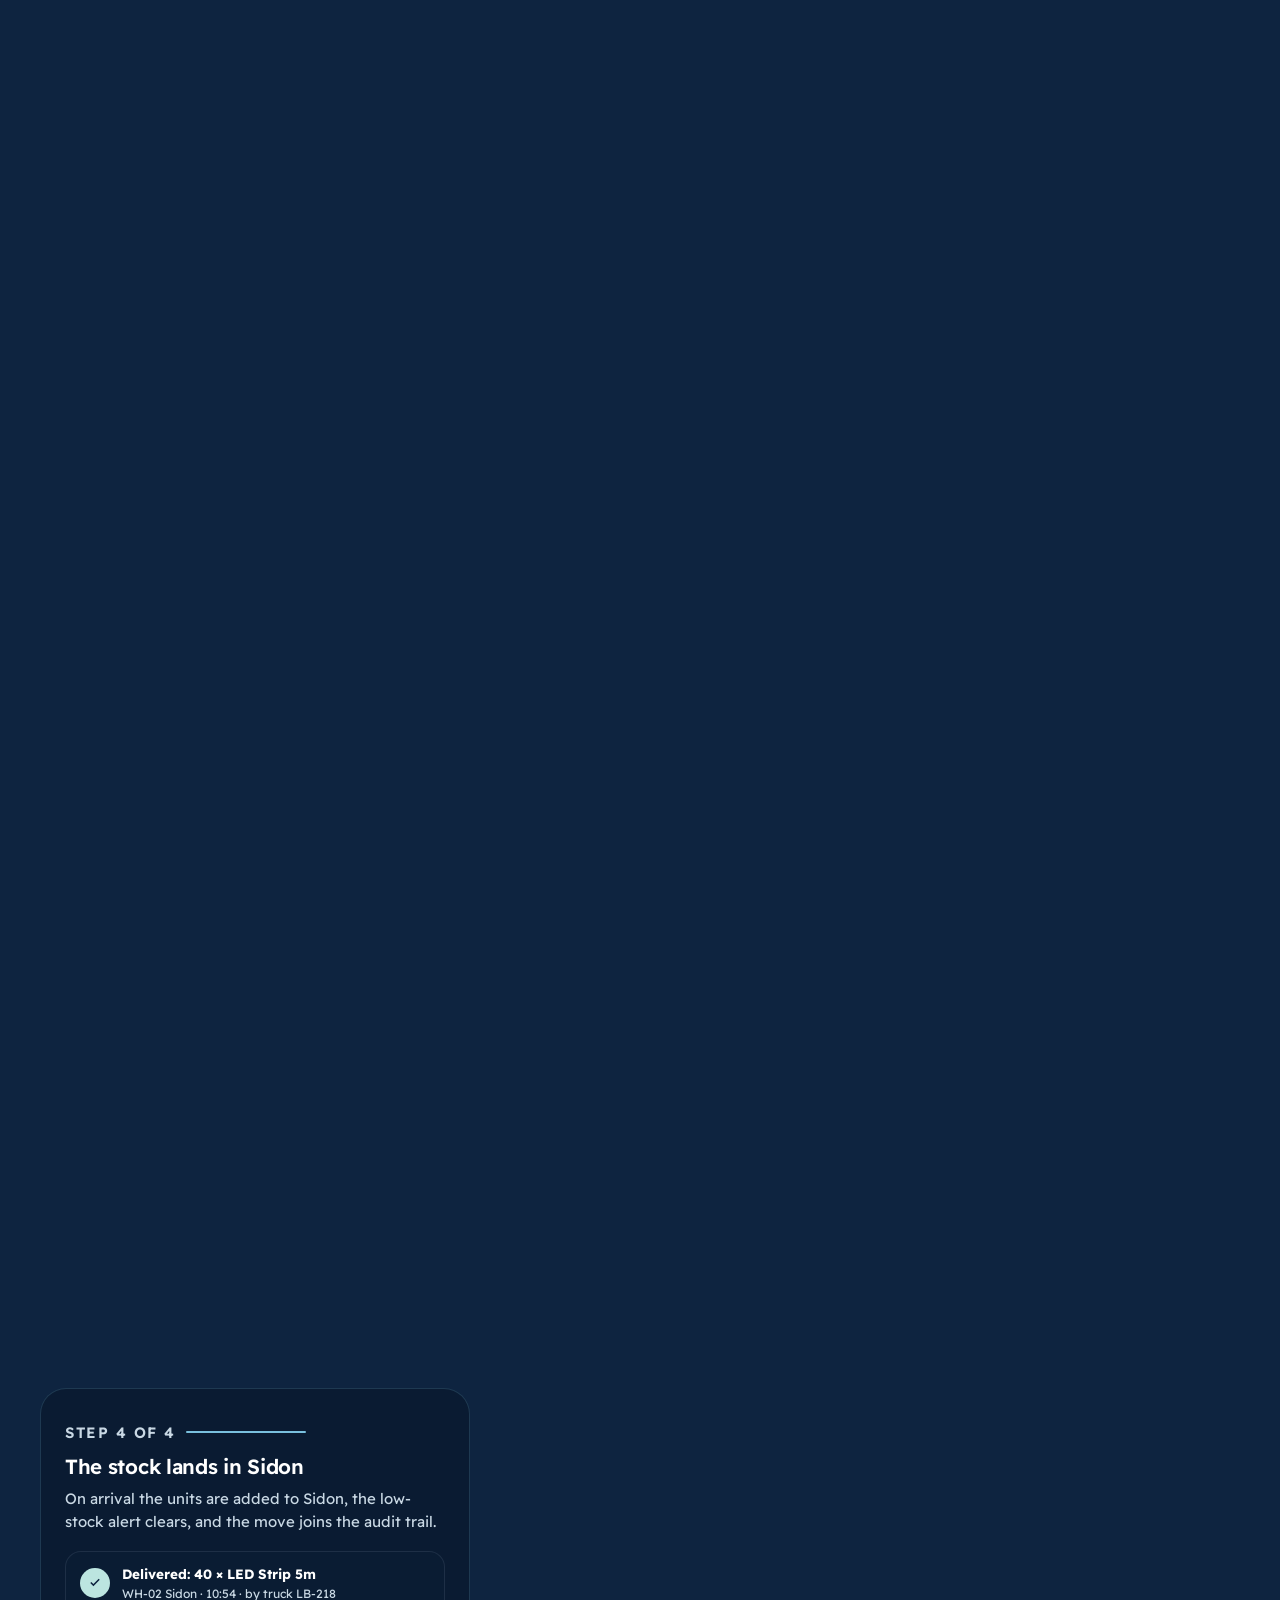
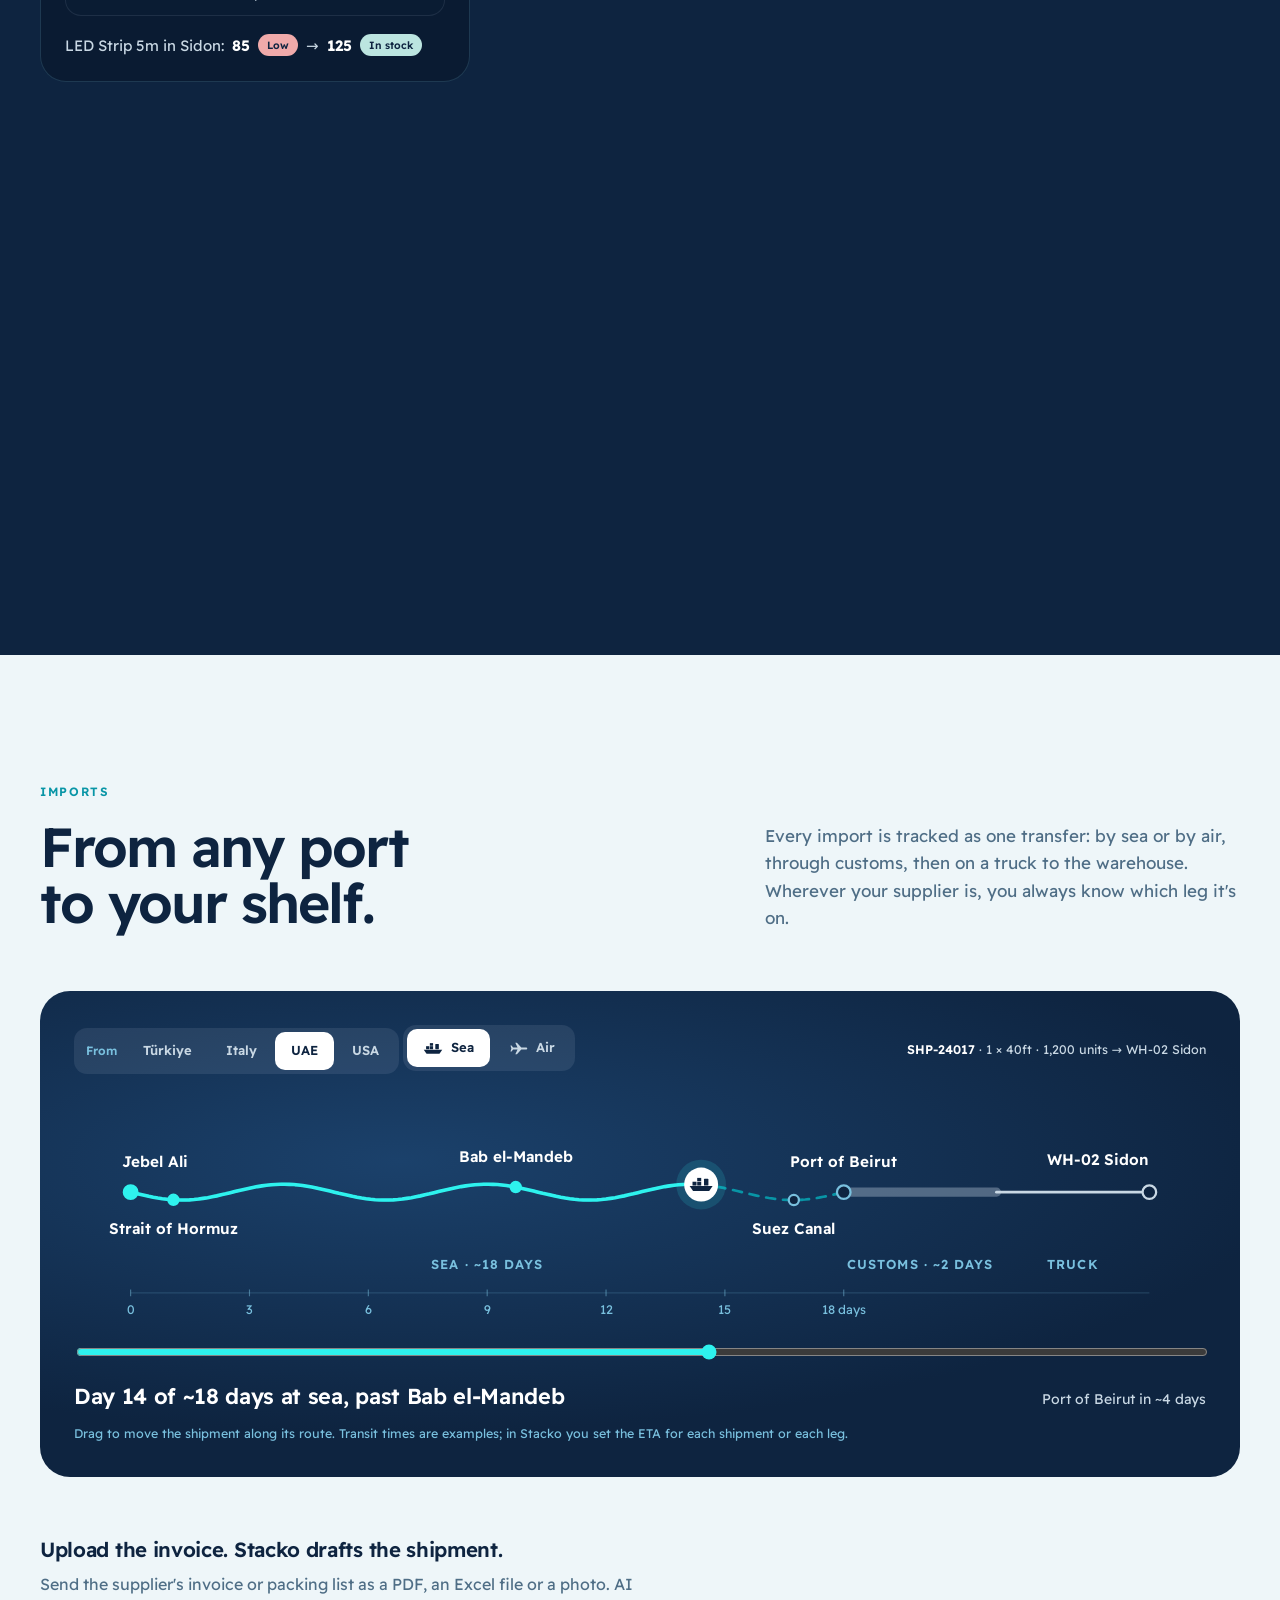
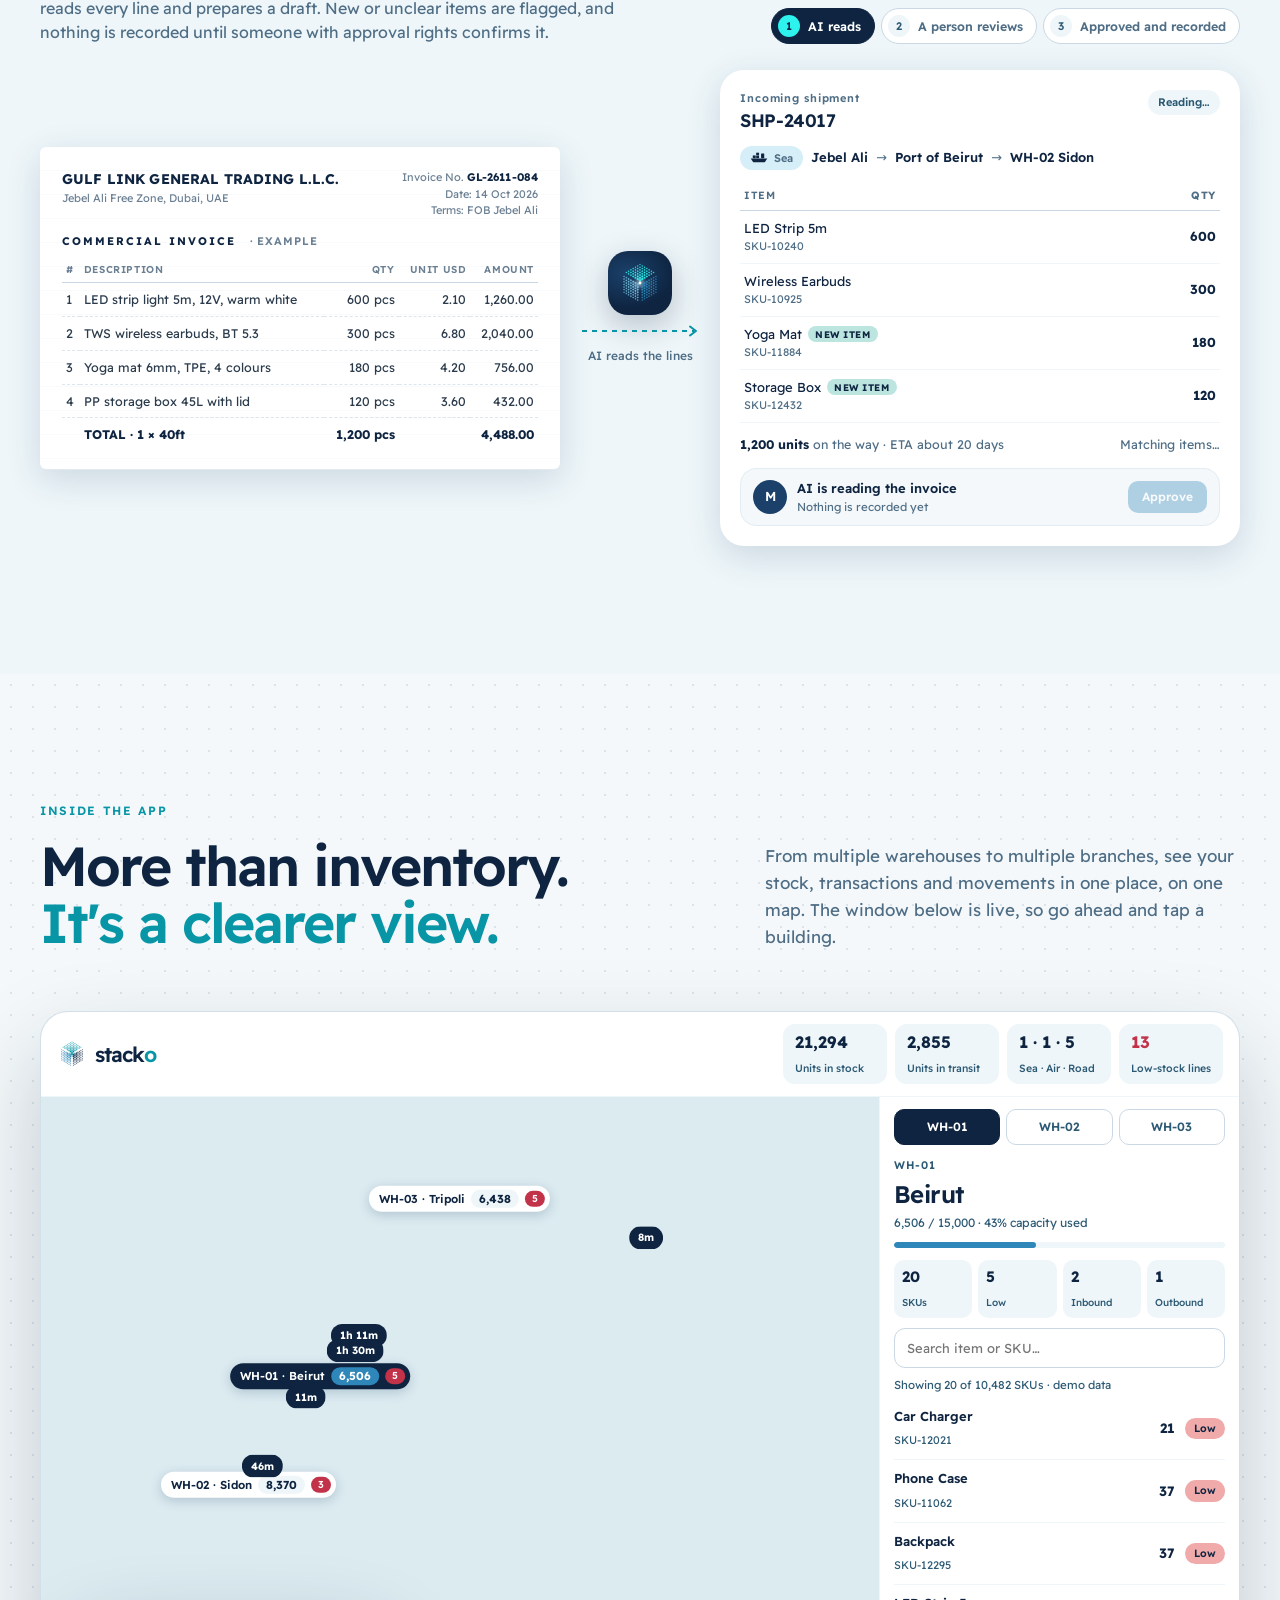
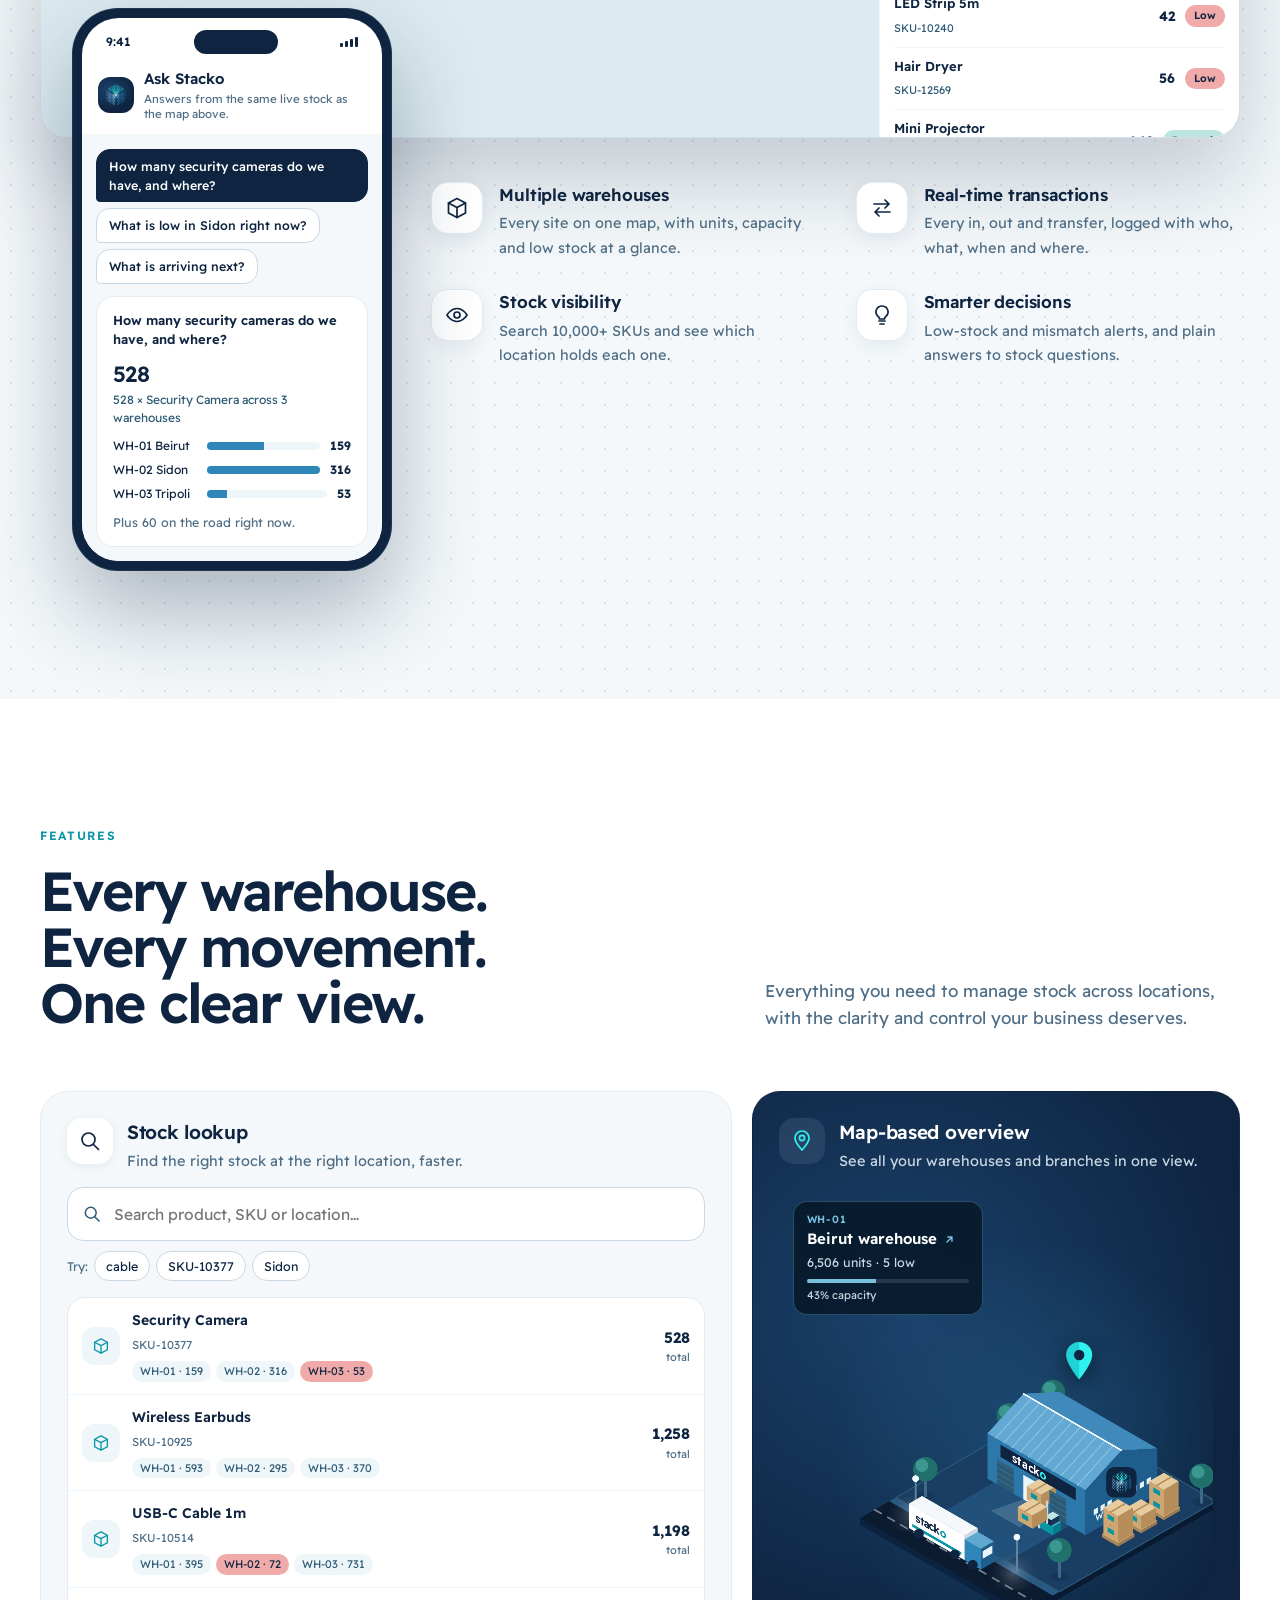
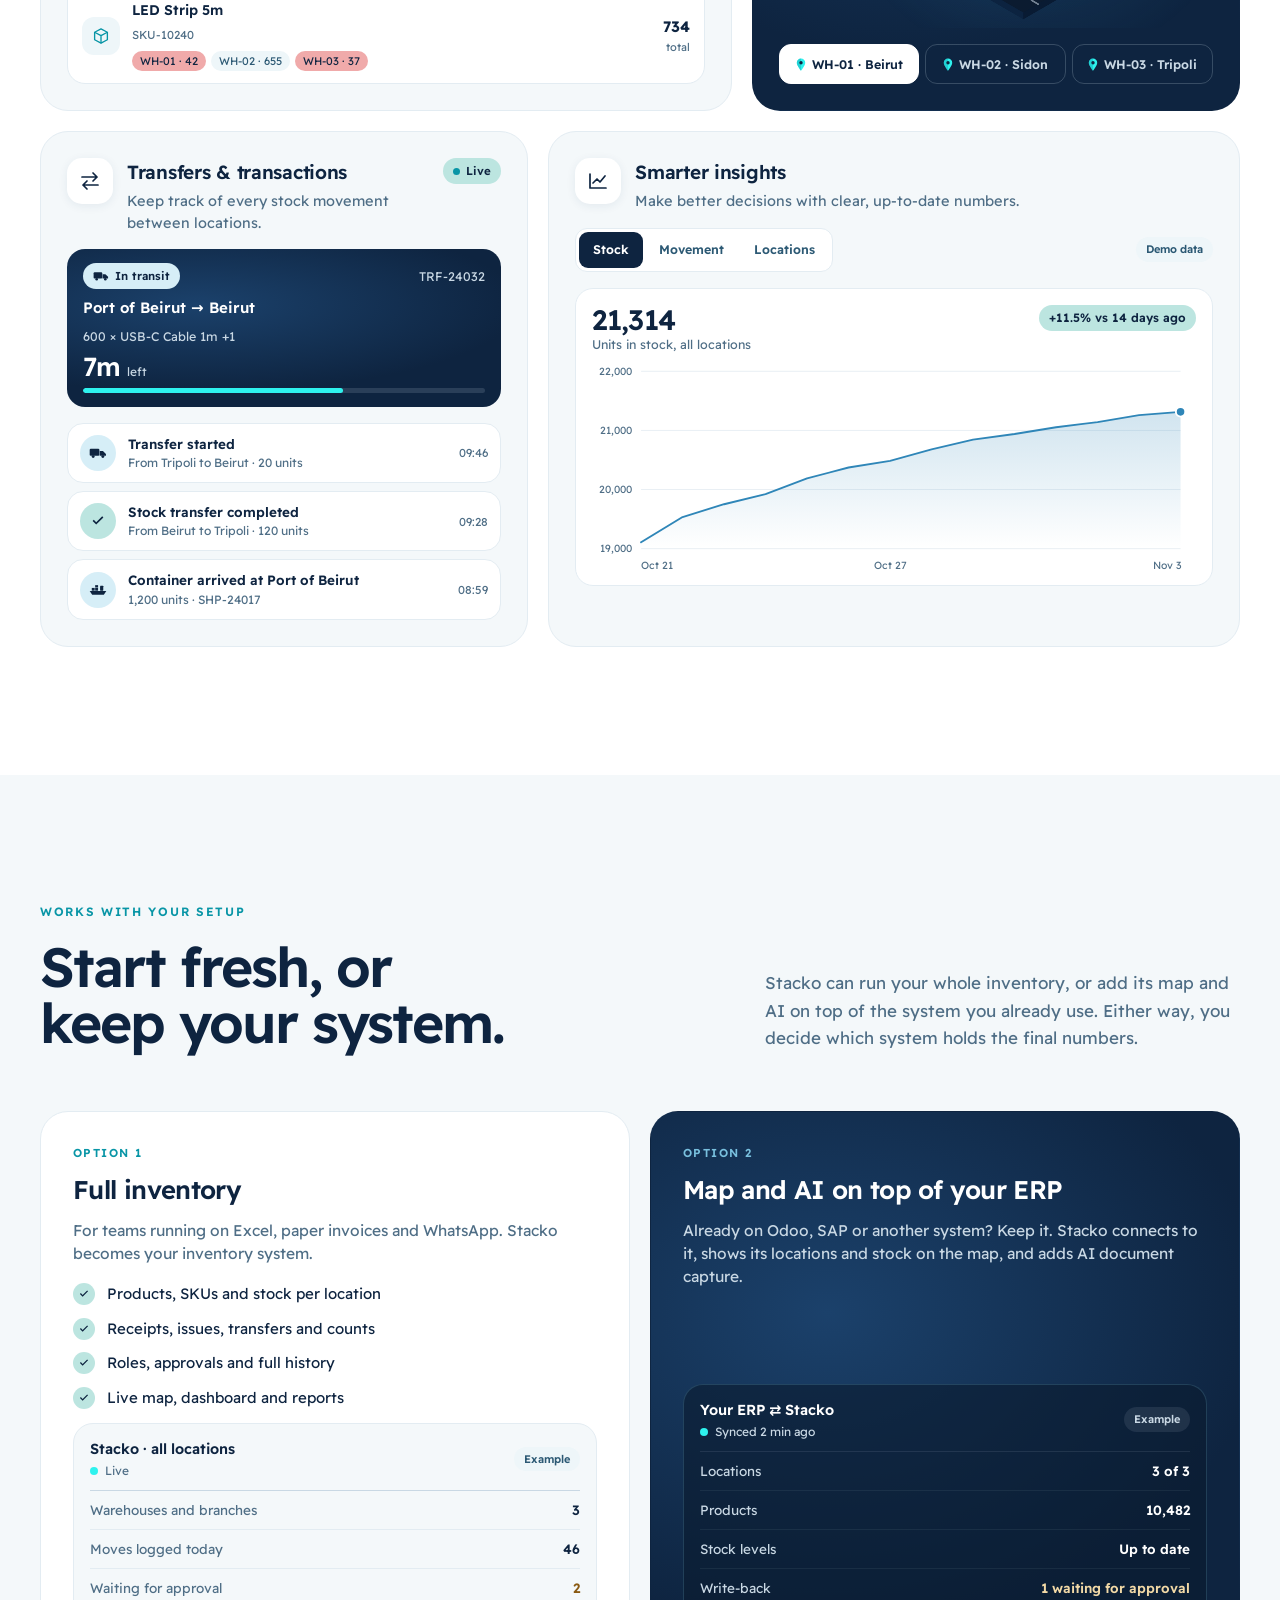
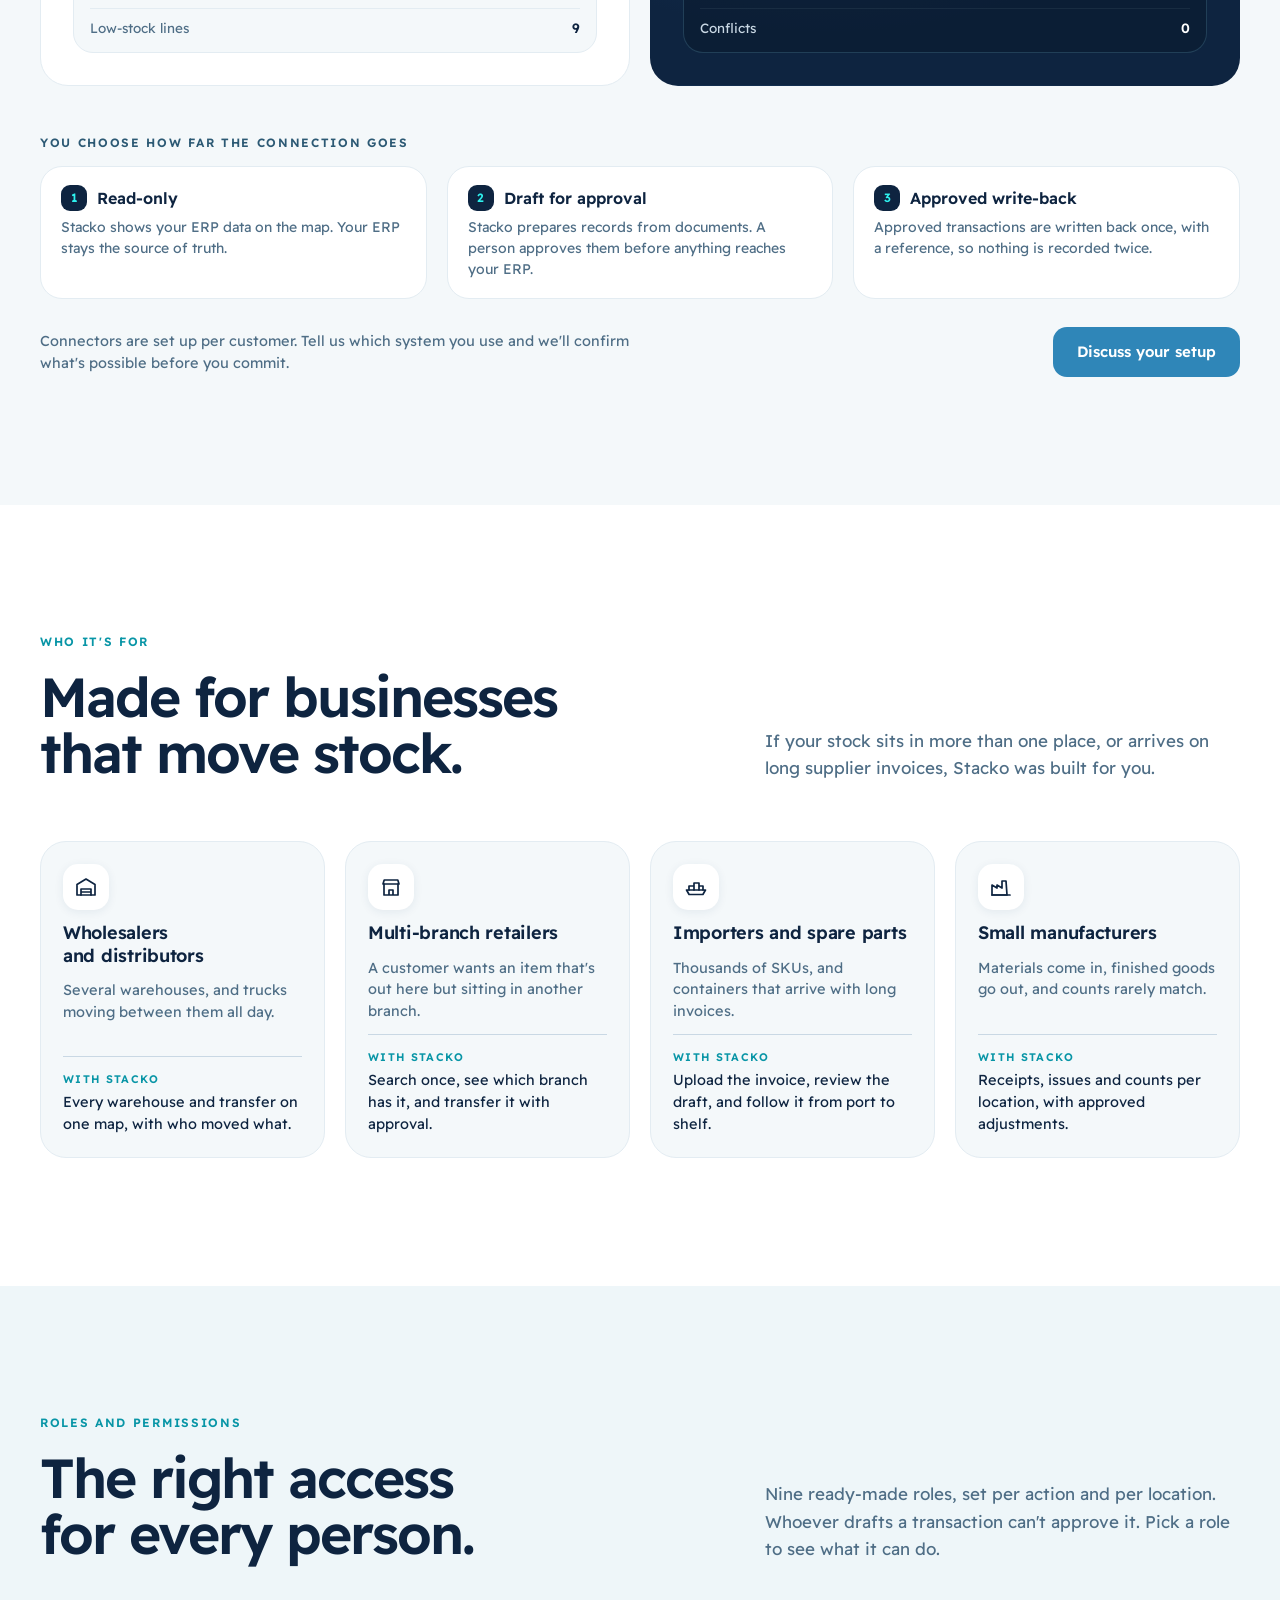
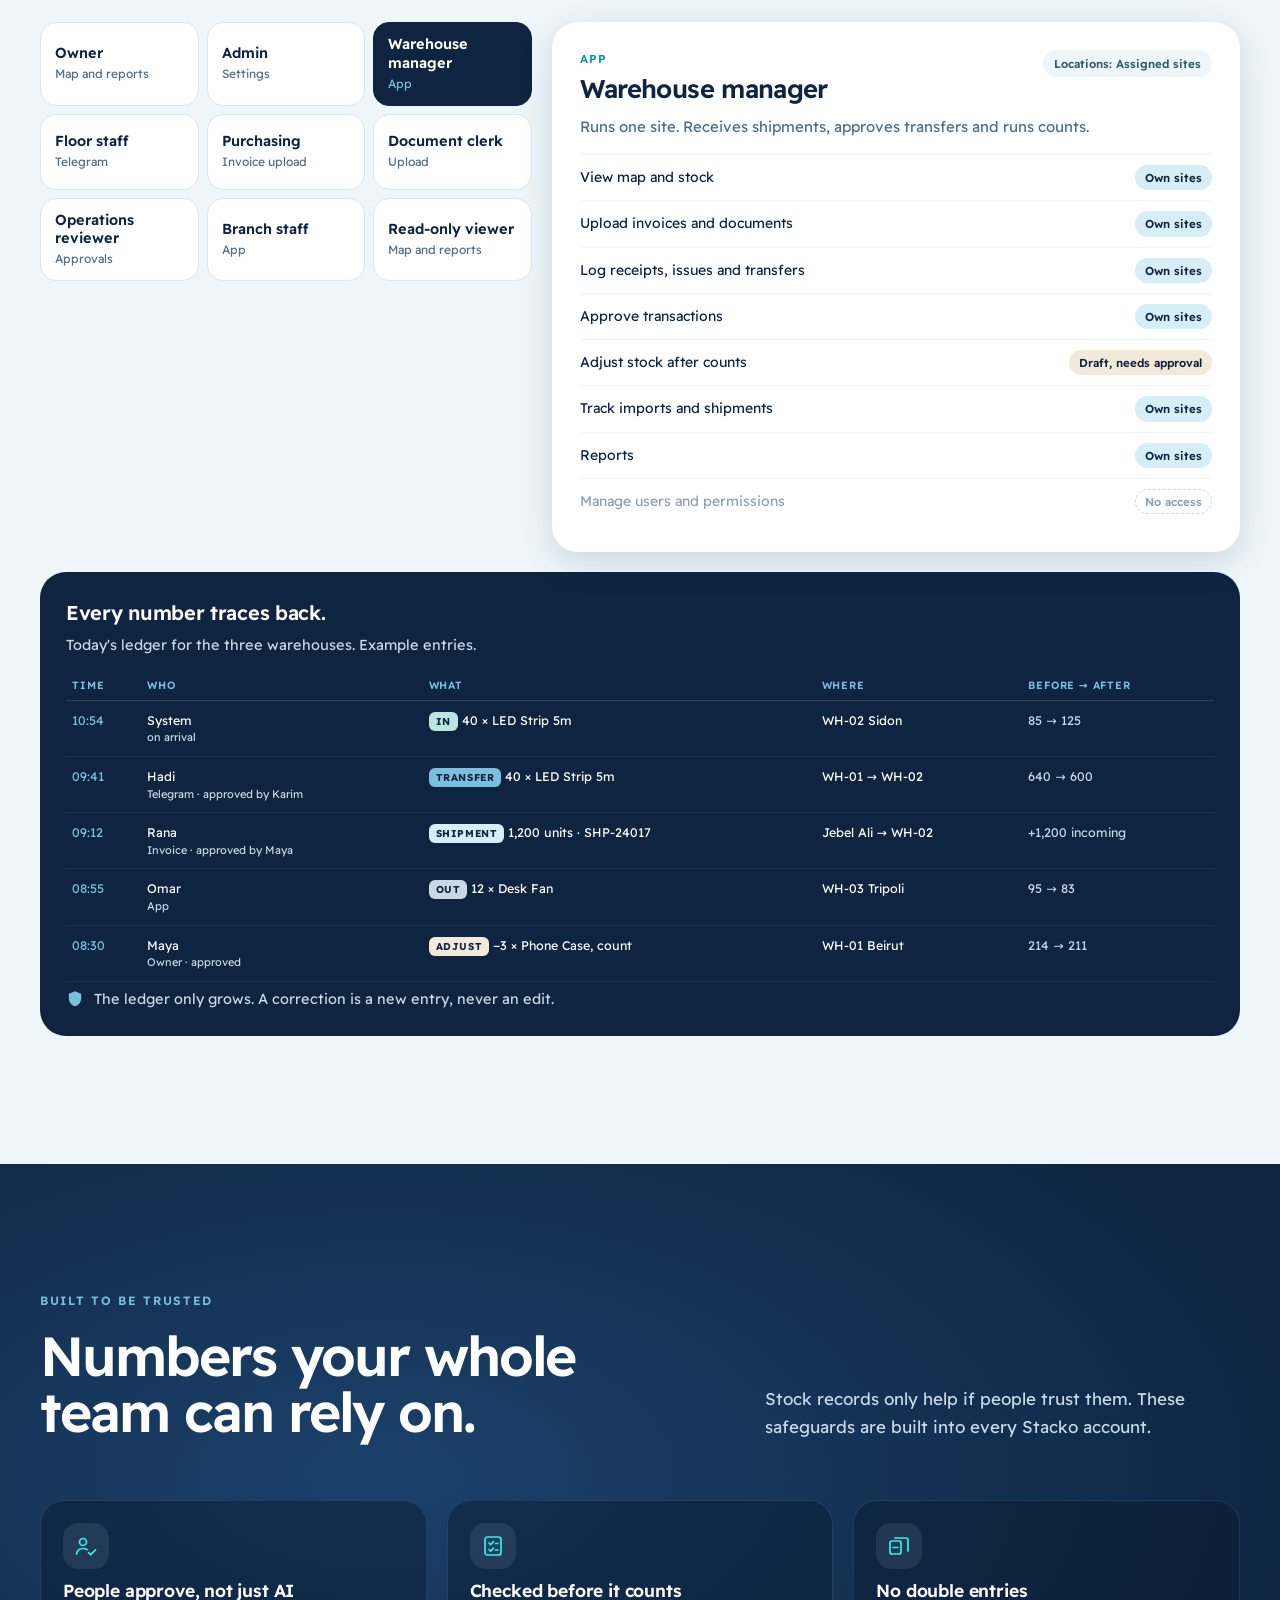
==== commit 374f9308: "Pricing page, Pricing in the navbar, new photo footer - /pricing/ and /ar/pricing/ (static, generate" ====
--- a/index.html
+++ b/index.html
@@ -653,19 +653,53 @@
 </section>
 </main>
 
-<footer>
-  <div class="wrap">
-    <div class="ft-strip">
-      <a class="lockup" href="#top" aria-label="Stacko home"><svg aria-hidden="true"><use href="#mark"/></svg><span class="wm">stack<i>o</i></span><span class="wm-ar">ستاك<i>و</i></span></a>
-      <p data-i="ftStrip">Smarter stock management. Across every location.</p>
+<!-- Site footer: the single source for every page. tools/build-pricing.js copies it (EN from here, AR from ar/index.html). -->
+<footer class="site-ft">
+  <img class="ft-bg" src="/assets/images/footer-bg.webp" alt="" width="1600" height="893" loading="lazy" decoding="async">
+  <div class="wrap ft-in">
+    <div class="ft-cta">
+      <div>
+        <p class="ft-big" data-i="ftTag">Your stock, always in sight</p>
+        <p class="ft-sub" data-i="ftStrip">Smarter stock management. Across every location.</p>
+      </div>
       <a class="btn btn-primary" href="#contact" data-i="ftCta">Book a demo</a>
     </div>
-    <div class="ft">
-      <p class="ft-tag" data-i="ftTag">Your stock, always in sight</p>
-      <div>
+    <div class="ft-cols">
+      <div class="ft-brand">
+        <a class="lockup" href="#top" aria-label="Stacko home"><svg aria-hidden="true"><use href="#mark"/></svg><span class="wm">stack<i>o</i></span><span class="wm-ar">ستاك<i>و</i></span></a>
+        <p data-i="ftAbout">Live inventory and warehouse management for trading and distribution companies in Lebanon and the GCC.</p>
         <a class="aiphin" href="https://aiphin.me" target="_blank" rel="noopener"><span data-i="ftBy">A product by</span> <b><span>AI</span>PHIN</b></a>
-        <small data-i="ftRights">© 2026 Aiphin · Beirut</small>
-      </div>
+      </div>
+      <div class="ft-col">
+        <p class="ft-h" data-i="ftProduct">Product</p>
+        <ul>
+          <li><a href="#how" data-i="navHow">How it works</a></li>
+          <li><a href="#product" data-i="navProduct">The app</a></li>
+          <li><a href="#setup" data-i="navSetup">Integrations</a></li>
+          <li><a href="#roles" data-i="navRoles">Roles</a></li>
+          <li><a href="/pricing/" data-i="navPricing">Pricing</a></li>
+          <li><a href="#faq" data-i="navFaq">FAQ</a></li>
+        </ul>
+      </div>
+      <div class="ft-col">
+        <p class="ft-h" data-i="ftContact">Contact</p>
+        <ul>
+          <li><a href="https://wa.me/96171313917" target="_blank" rel="noopener"><span data-i="ftWa">WhatsApp</span> <bdi>+961 71 313 917</bdi></a></li>
+          <li><a href="mailto:info@stacko-lb.com"><span data-i="ftEmail">Email</span> <bdi>info@stacko-lb.com</bdi></a></li>
+          <li data-i="ftCity">Beirut, Lebanon</li>
+        </ul>
+      </div>
+      <div class="ft-col">
+        <p class="ft-h" data-i="ftLangH">Language</p>
+        <ul>
+          <li><a href="/" lang="en" hreflang="en">English</a></li>
+          <li><a href="/ar/" lang="ar" hreflang="ar">العربية</a></li>
+        </ul>
+      </div>
+    </div>
+    <div class="ft-bottom">
+      <small data-i="ftRights">© 2026 Aiphin · Beirut</small>
+      <a href="https://aiphin.me" target="_blank" rel="noopener">aiphin.me</a>
     </div>
   </div>
 </footer>
--- a/assets/css/style.css
+++ b/assets/css/style.css
@@ -721,16 +721,33 @@
 @media(max-width:560px){.fgrid{grid-template-columns:1fr}}
 
 /* ---------- footer ---------- */
-footer{background:var(--deepest);color:var(--visor);padding-block:40px calc(32px + env(safe-area-inset-bottom,0px))}
-.ft-strip{display:flex;flex-wrap:wrap;align-items:center;gap:16px 28px;padding-bottom:28px;margin-bottom:24px;border-bottom:1px solid rgba(201,216,228,.12)}
-.ft-strip p{flex:1;min-width:220px;font-size:clamp(16px,1.5vw,20px);color:#fff;font-weight:500;letter-spacing:-.01em}
-.ft{display:flex;flex-wrap:wrap;justify-content:space-between;align-items:center;gap:20px}
-.ft-tag{font-size:13.5px}
-html[lang=ar] .ft-tag{font-family:var(--f-ar)}
+/* Photo (BG-04, the Stacko office at evening) under a near-black overlay, then the content. */
+.site-ft{position:relative;isolation:isolate;overflow:hidden;background:#05101d;color:var(--visor)}
+.ft-bg{position:absolute;inset:0;z-index:-2;width:100%;height:100%;object-fit:cover;object-position:center 40%}
+.site-ft::before{content:"";position:absolute;inset:0;z-index:-1;background:linear-gradient(180deg,rgba(3,9,17,.80) 0%,rgba(3,9,17,.88) 45%,rgba(3,9,17,.96) 100%)}
+.ft-in{padding-block:clamp(56px,7vw,96px) calc(28px + env(safe-area-inset-bottom,0px))}
+.ft-cta{display:flex;flex-wrap:wrap;align-items:center;justify-content:space-between;gap:20px 40px;padding-bottom:clamp(32px,4vw,48px);border-bottom:1px solid rgba(201,216,228,.14)}
+.ft-big{font-size:clamp(28px,3.4vw,46px);font-weight:600;letter-spacing:-.03em;line-height:1.1;color:#fff}
+html[lang=ar] .ft-big{font-family:var(--f-ar);font-weight:700;letter-spacing:0;line-height:1.35}
+.ft-sub{margin-top:8px;font-size:clamp(15px,1.3vw,18px);color:var(--visor)}
+.ft-cols{display:grid;grid-template-columns:minmax(0,1.6fr) repeat(3,minmax(0,1fr));gap:32px;padding-block:clamp(32px,4vw,48px)}
+.ft-brand{display:flex;flex-direction:column;align-items:flex-start;gap:16px;max-width:340px}
+.ft-brand p{font-size:14.5px;line-height:1.6}
+.ft-h{font-size:12px;font-weight:600;letter-spacing:.14em;text-transform:uppercase;color:var(--dolphin);margin-bottom:14px}
+html[lang=ar] .ft-h{letter-spacing:0;font-size:13.5px}
+.ft-col ul{list-style:none;margin:0;padding:0;display:grid;gap:4px}
+.ft-col li{font-size:14.5px;min-height:36px;display:flex;align-items:center}
+.ft-col a{color:var(--visor);text-decoration:none;display:inline-flex;flex-wrap:wrap;gap:4px 8px;padding-block:6px}
+.ft-col a:hover{color:#fff}
+.ft-col bdi{color:#fff;font-variant-numeric:tabular-nums}
 .aiphin{display:flex;align-items:baseline;gap:8px;font-size:12px;color:var(--visor);text-decoration:none}
 .aiphin b{font-family:var(--f-aiphin);font-weight:400;letter-spacing:.05em;font-size:19px;color:#fff}
 .aiphin b span{color:var(--glow)}
-.ft small{display:block;margin-top:6px;font-size:12px;color:var(--dolphin)}
+.ft-bottom{display:flex;flex-wrap:wrap;justify-content:space-between;gap:10px 20px;padding-top:22px;border-top:1px solid rgba(201,216,228,.14);font-size:12.5px;color:var(--dolphin)}
+.ft-bottom a{color:var(--dolphin);text-decoration:none}
+.ft-bottom a:hover{color:#fff}
+@media(max-width:900px){.ft-cols{grid-template-columns:1fr 1fr}.ft-brand{grid-column:1/-1;max-width:none}}
+@media(max-width:480px){.ft-cols{grid-template-columns:1fr}}
 @media(prefers-reduced-motion:reduce){*{animation:none!important;transition:none!important;scroll-behavior:auto!important}}
 
 /* Logo mark dot colours (used by the #mark SVG symbol) */
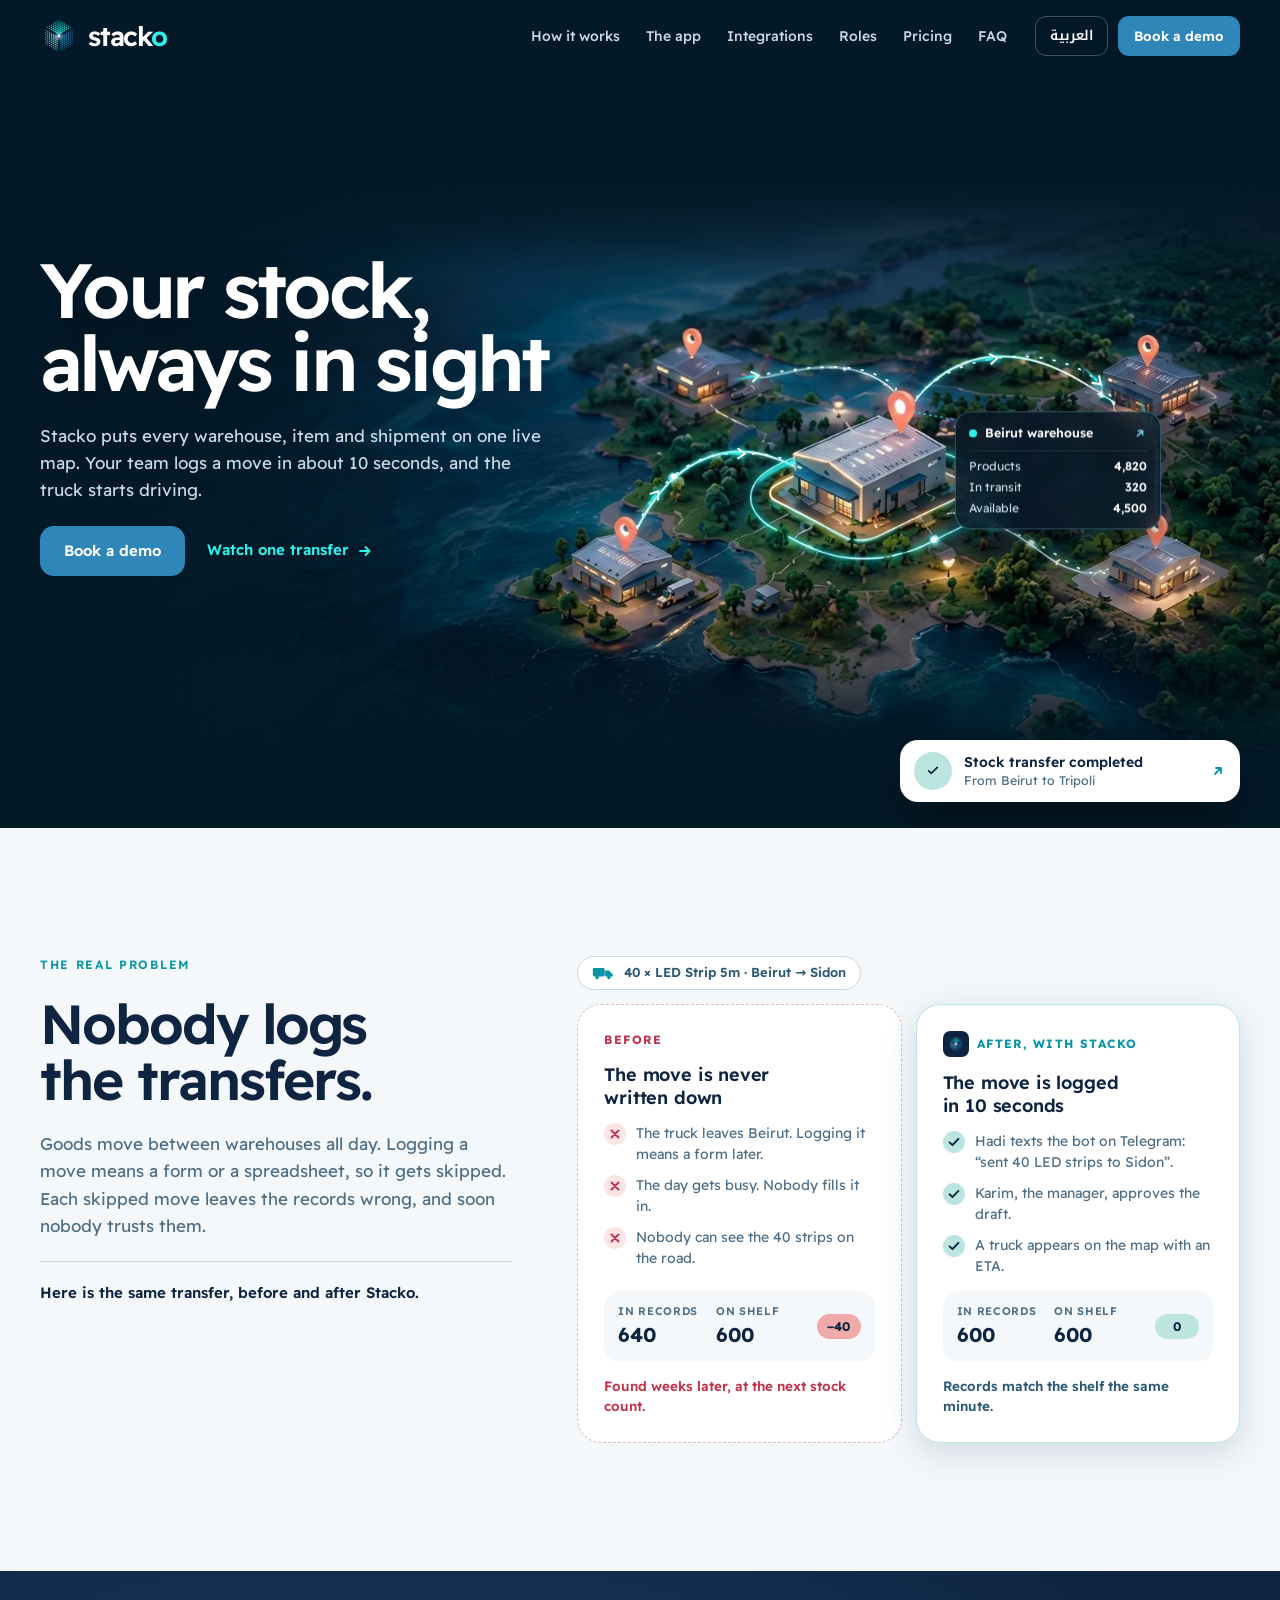
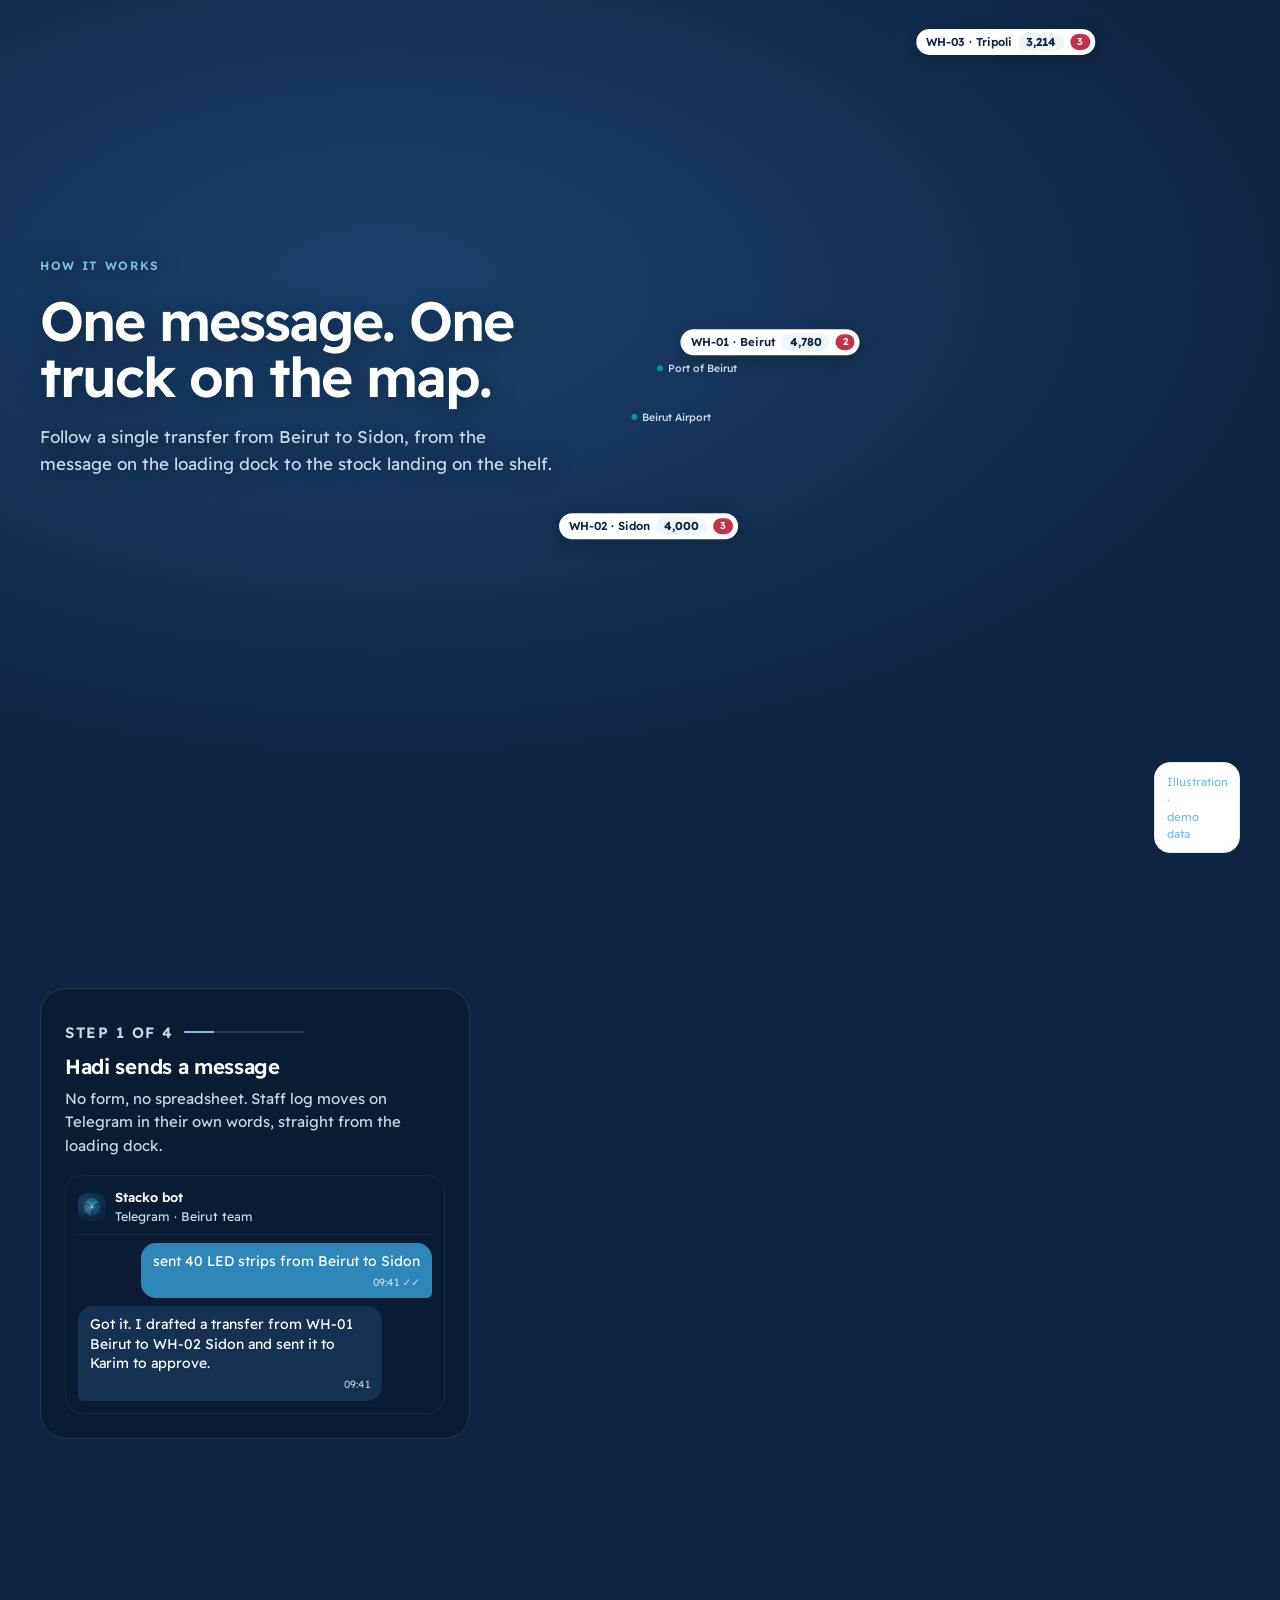
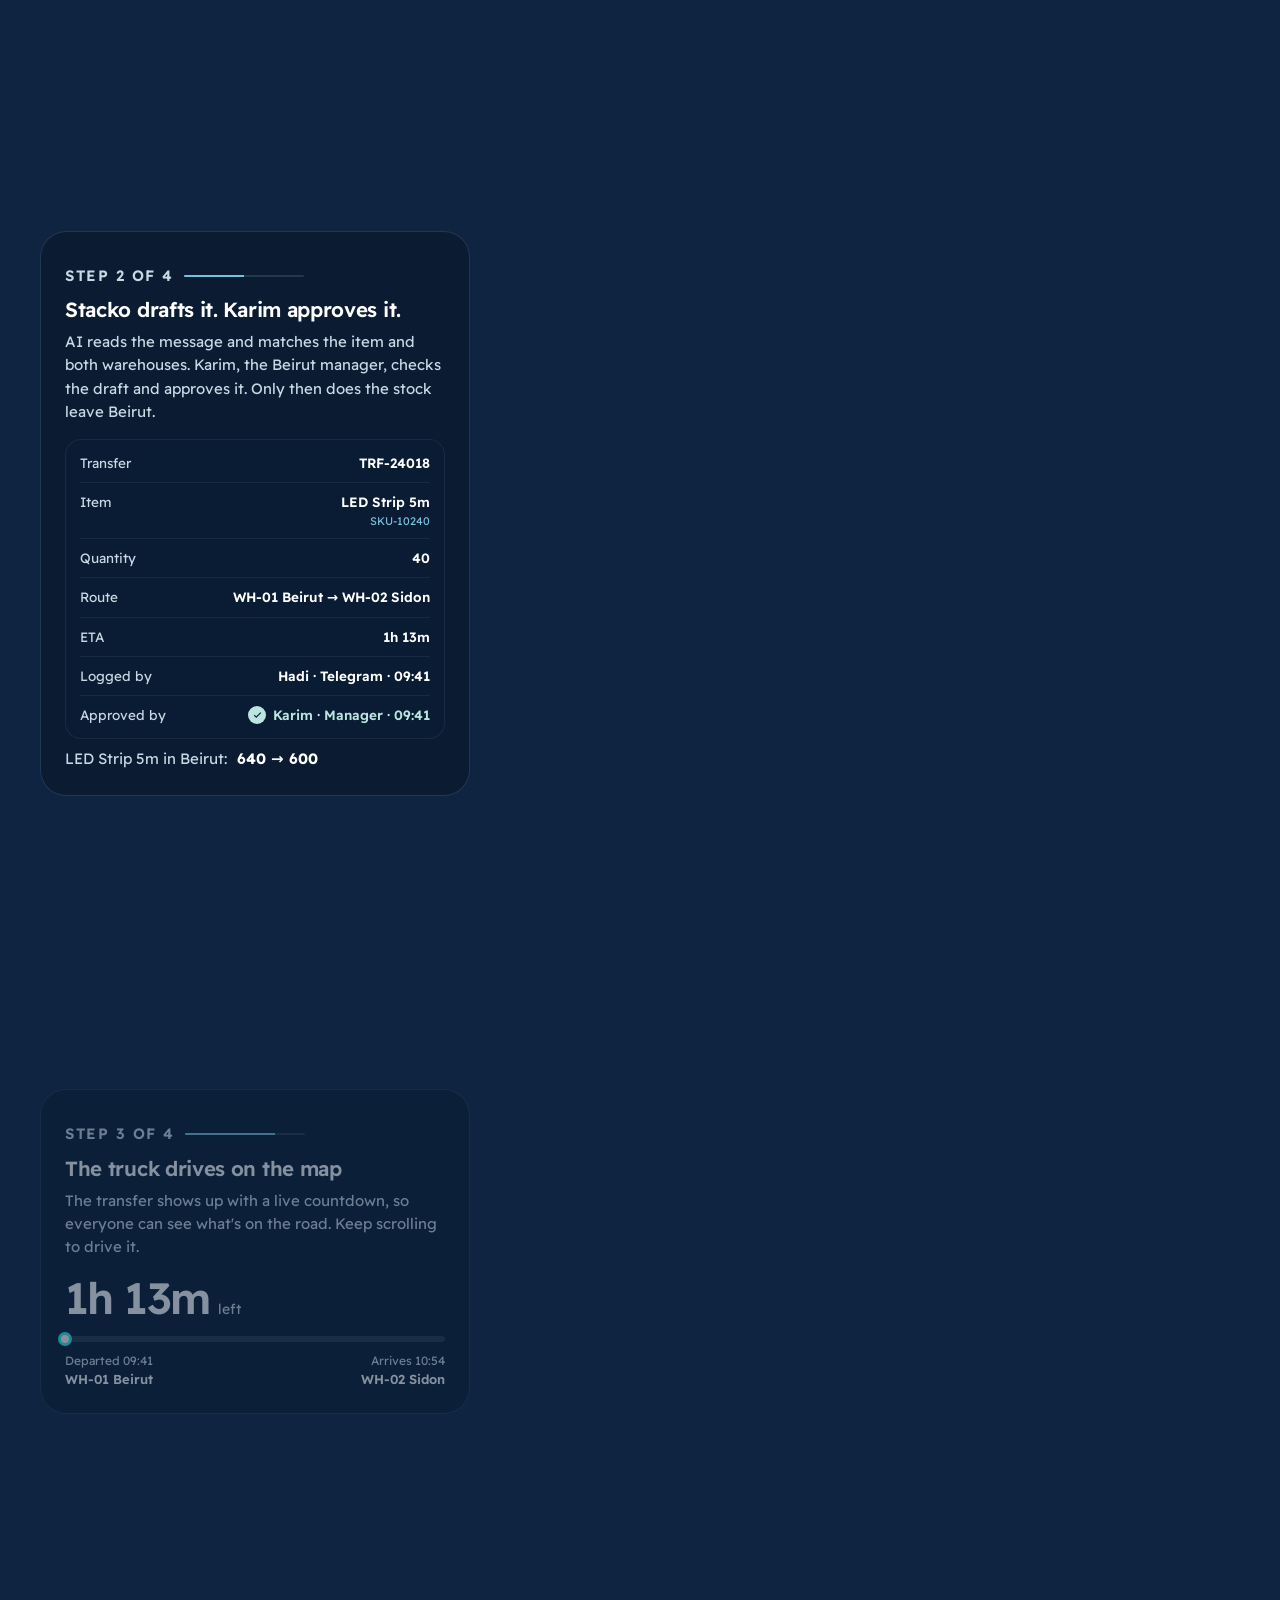
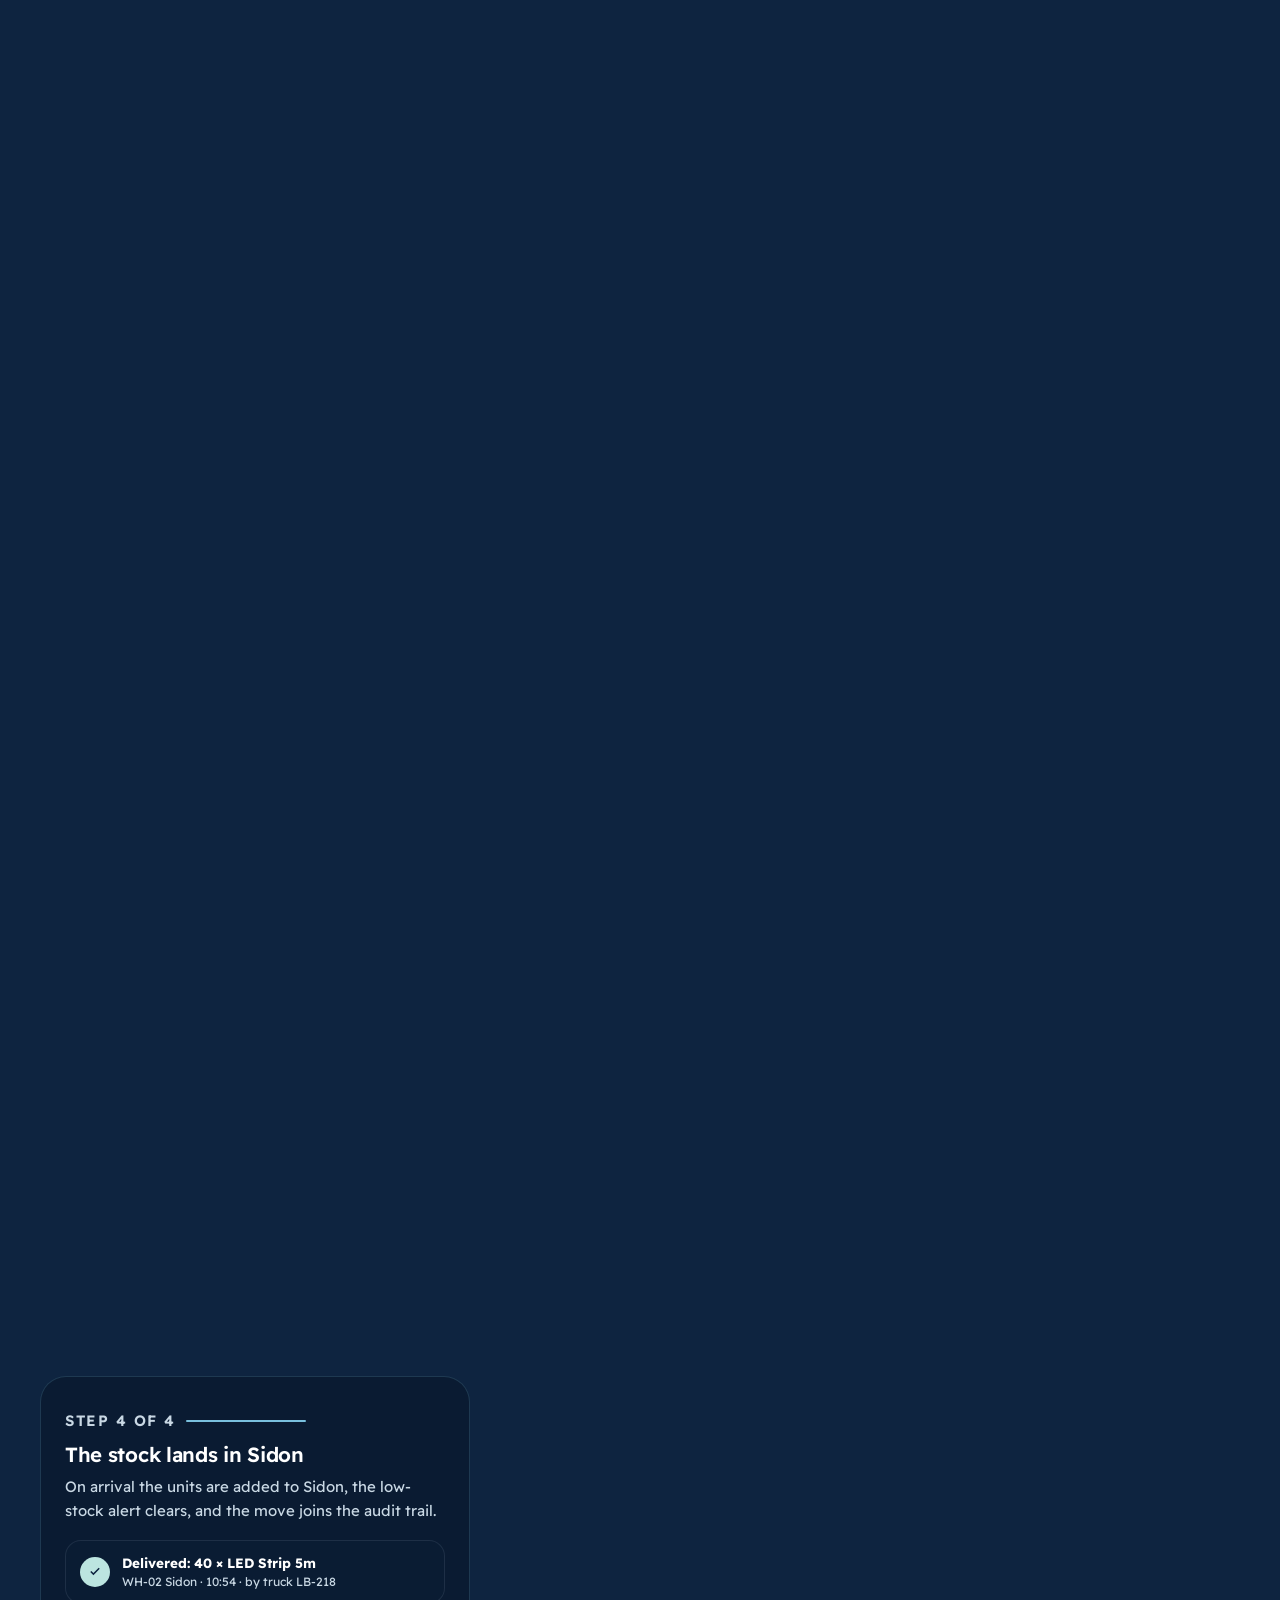
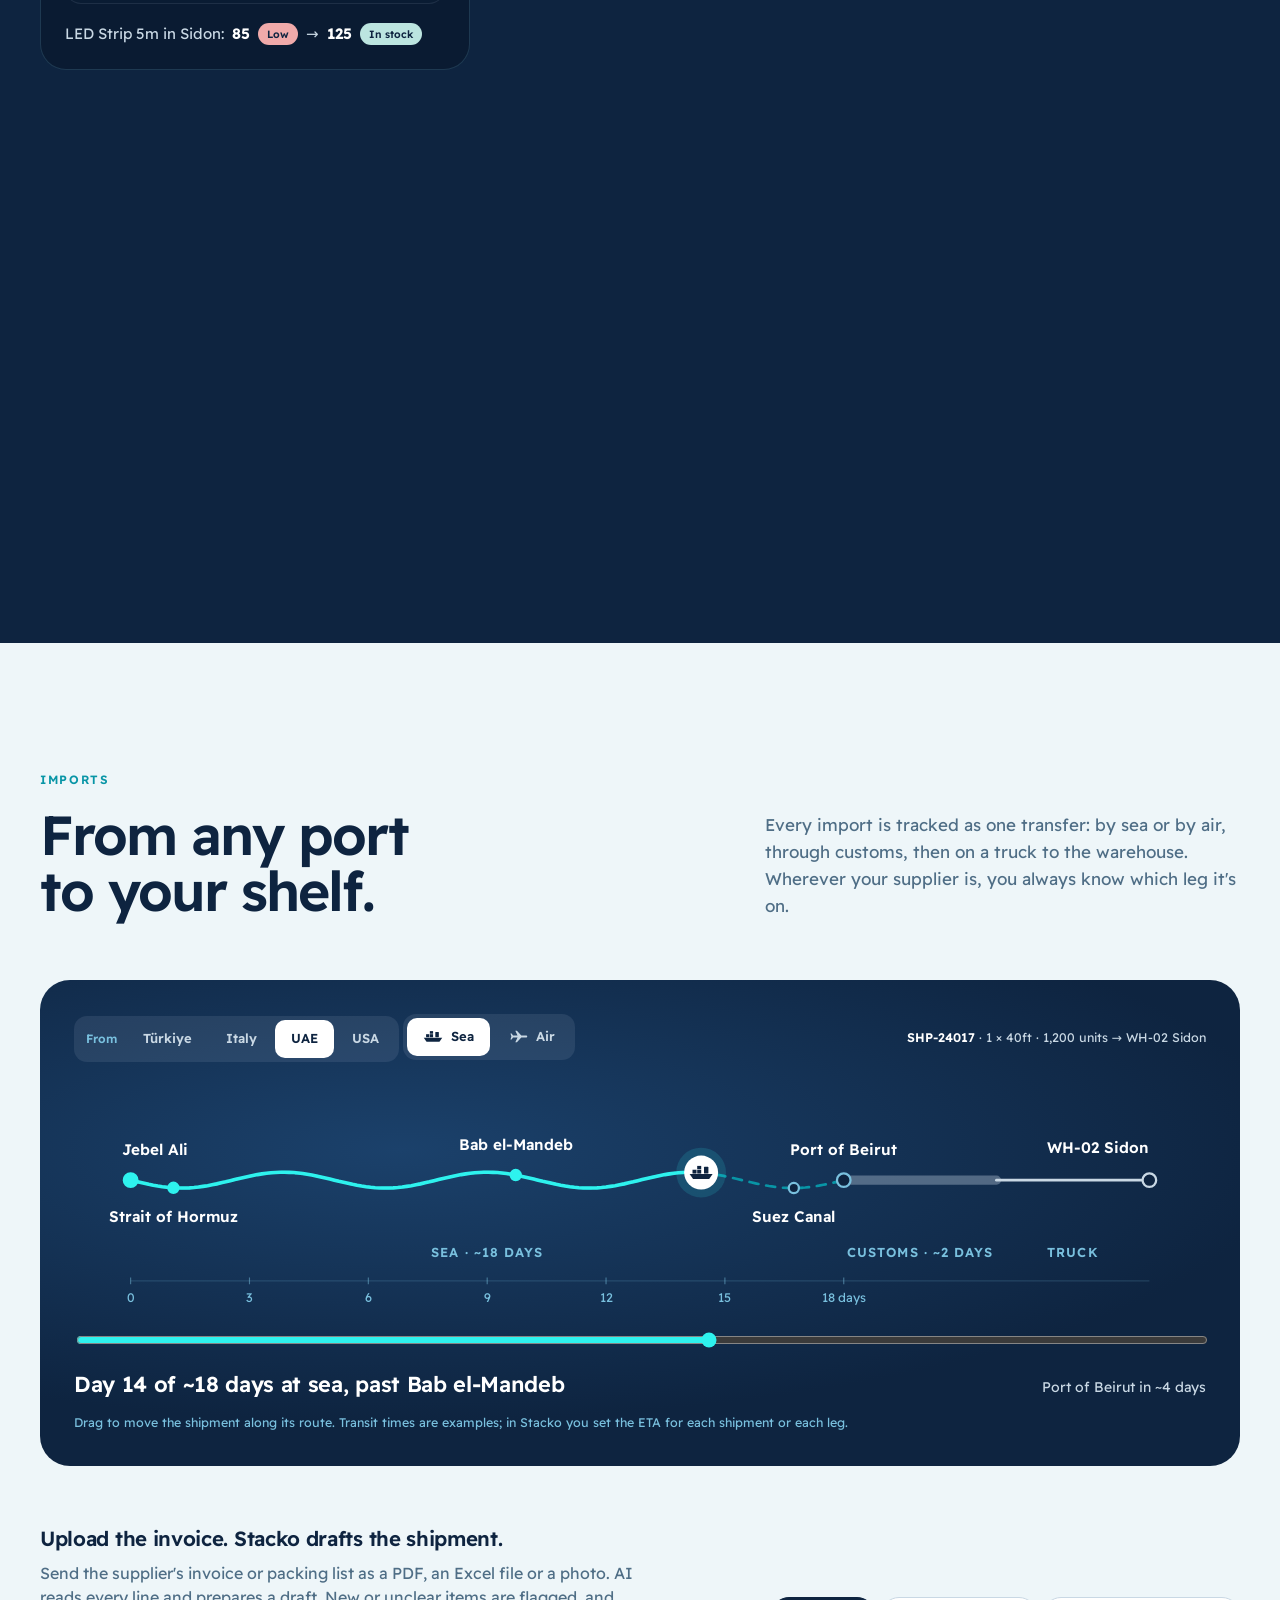
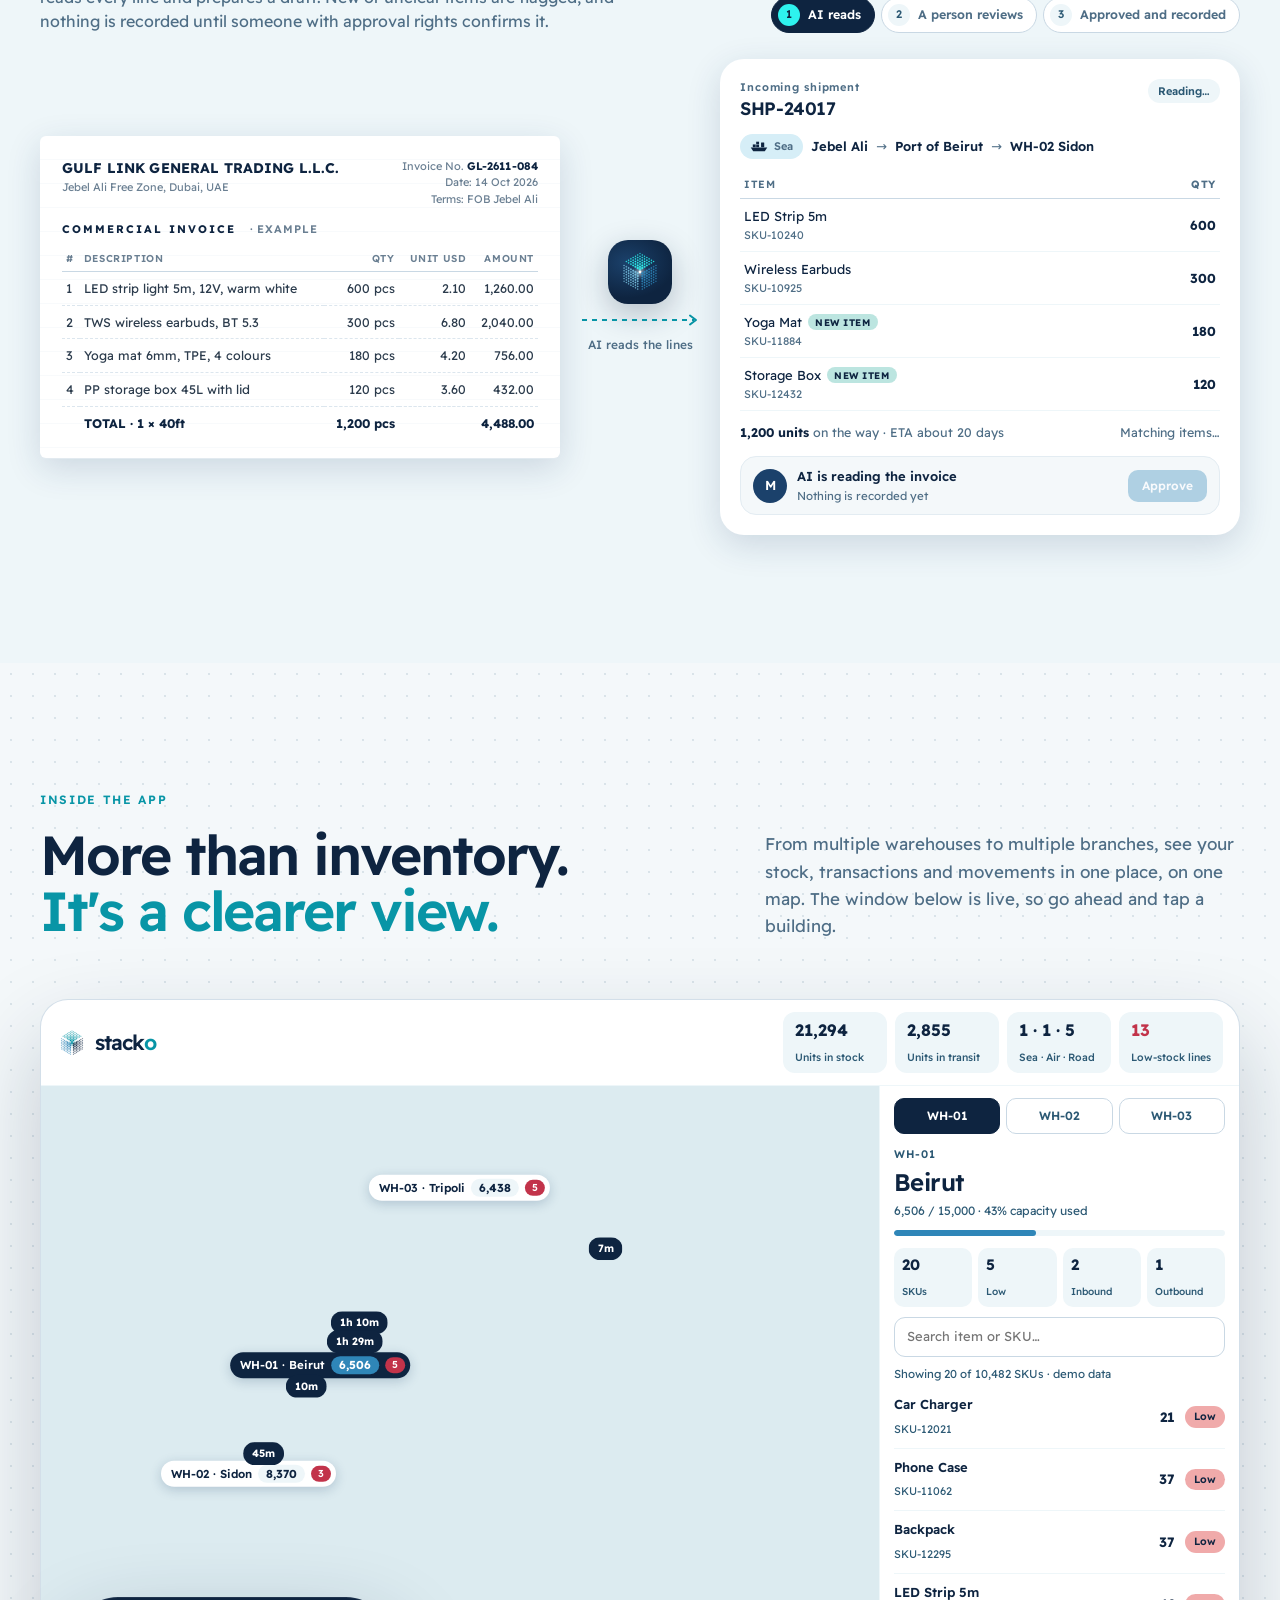
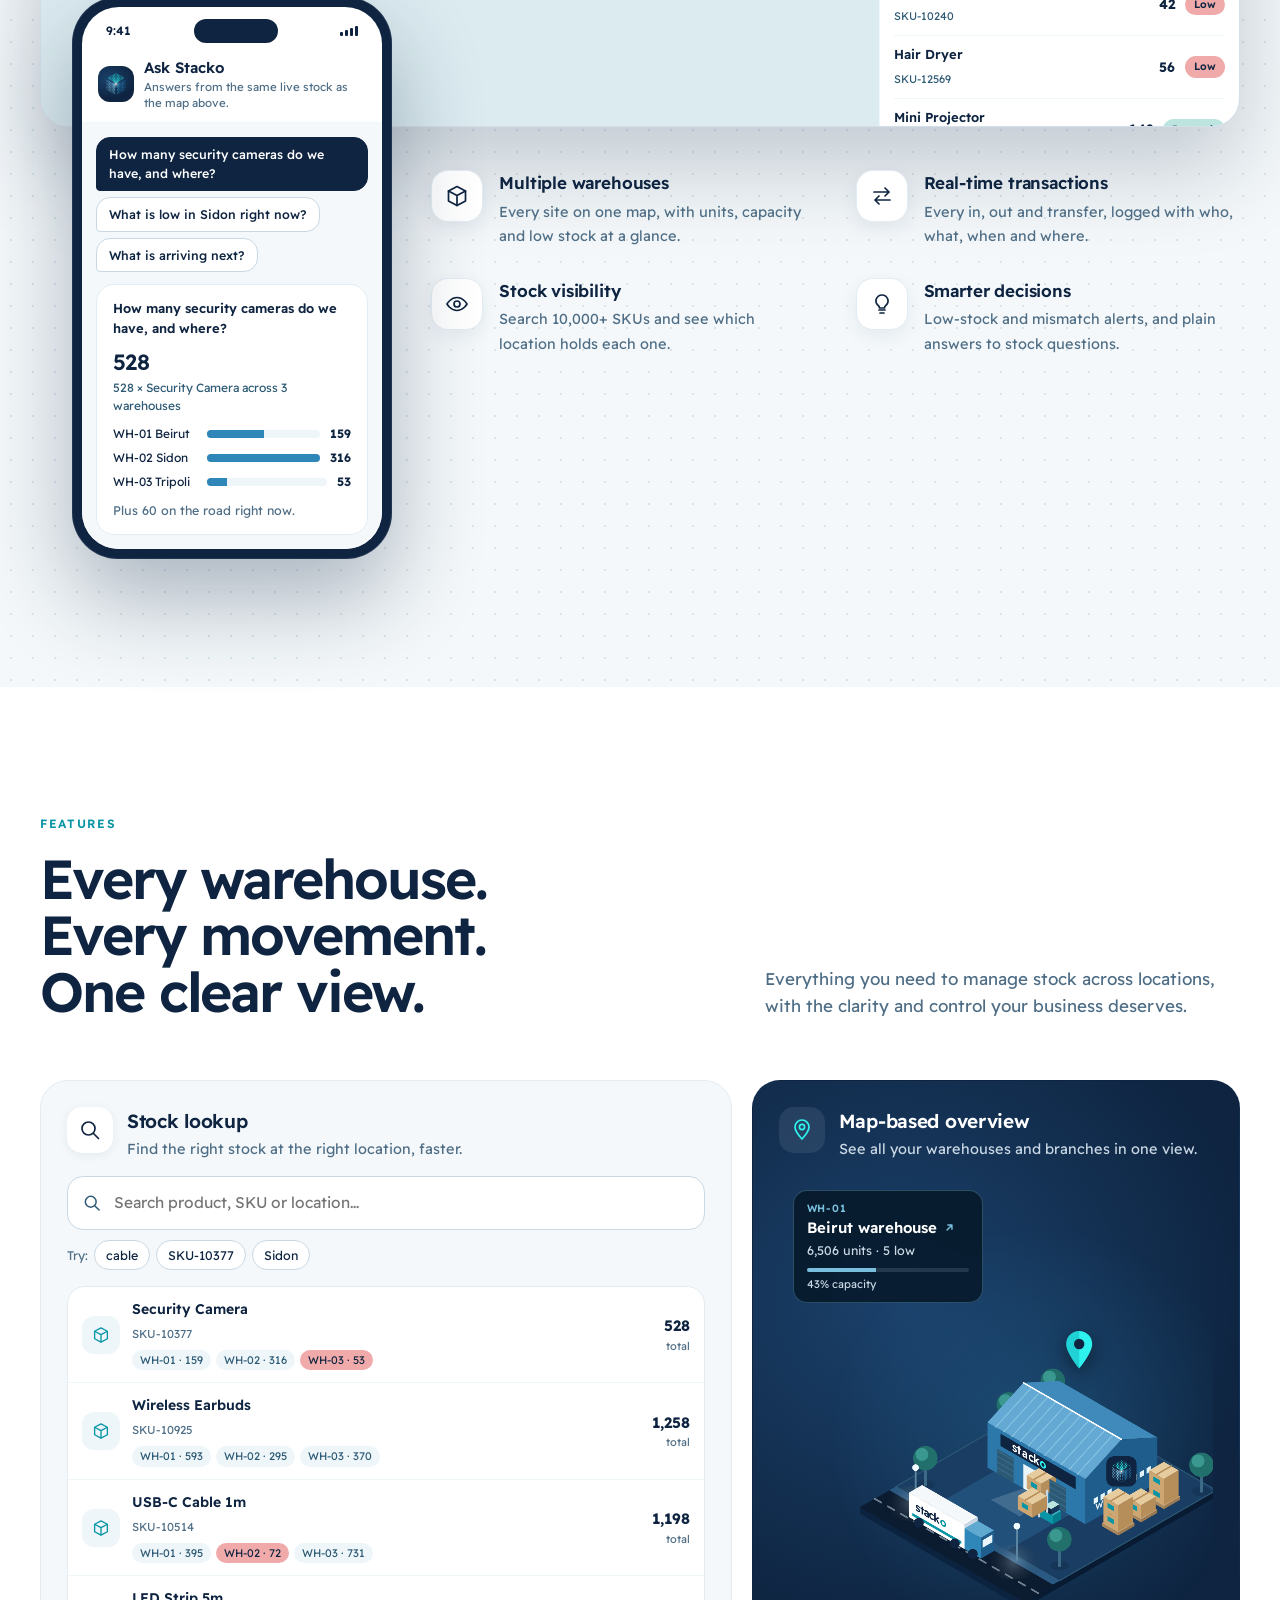
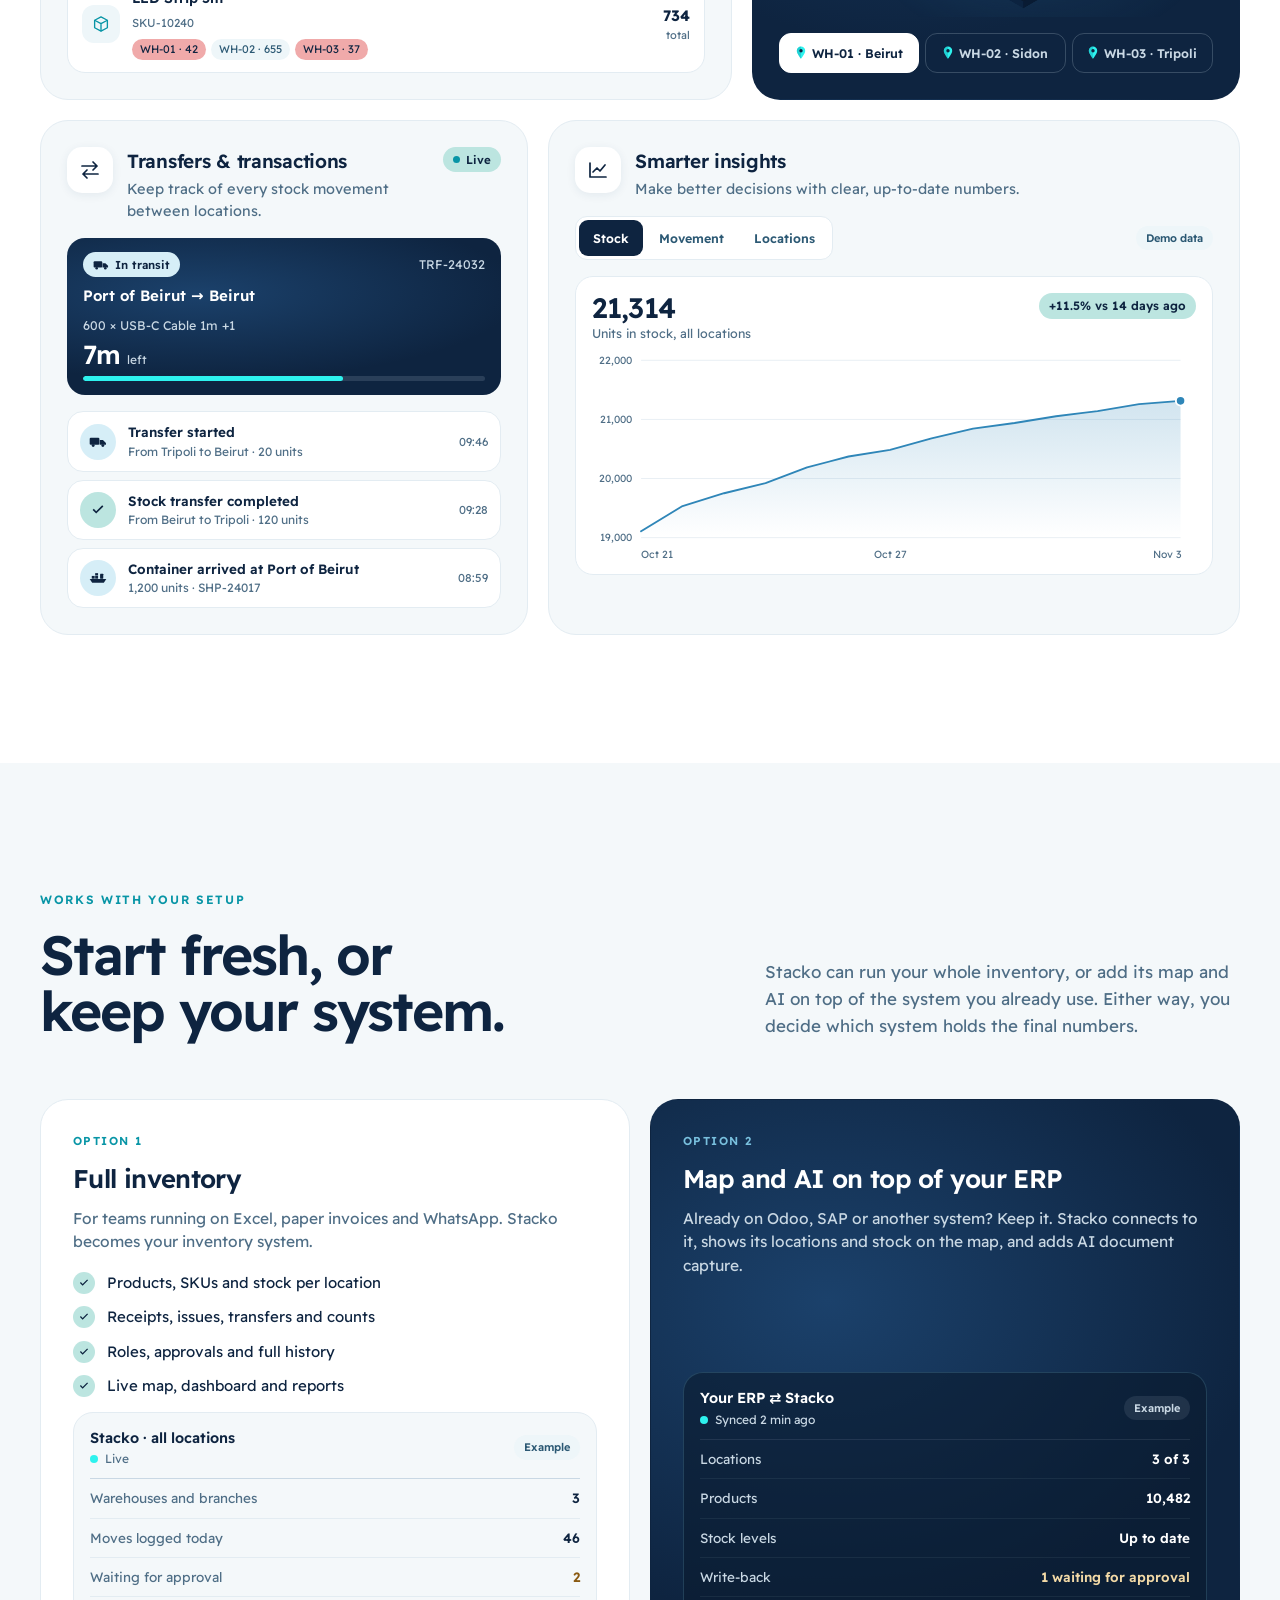
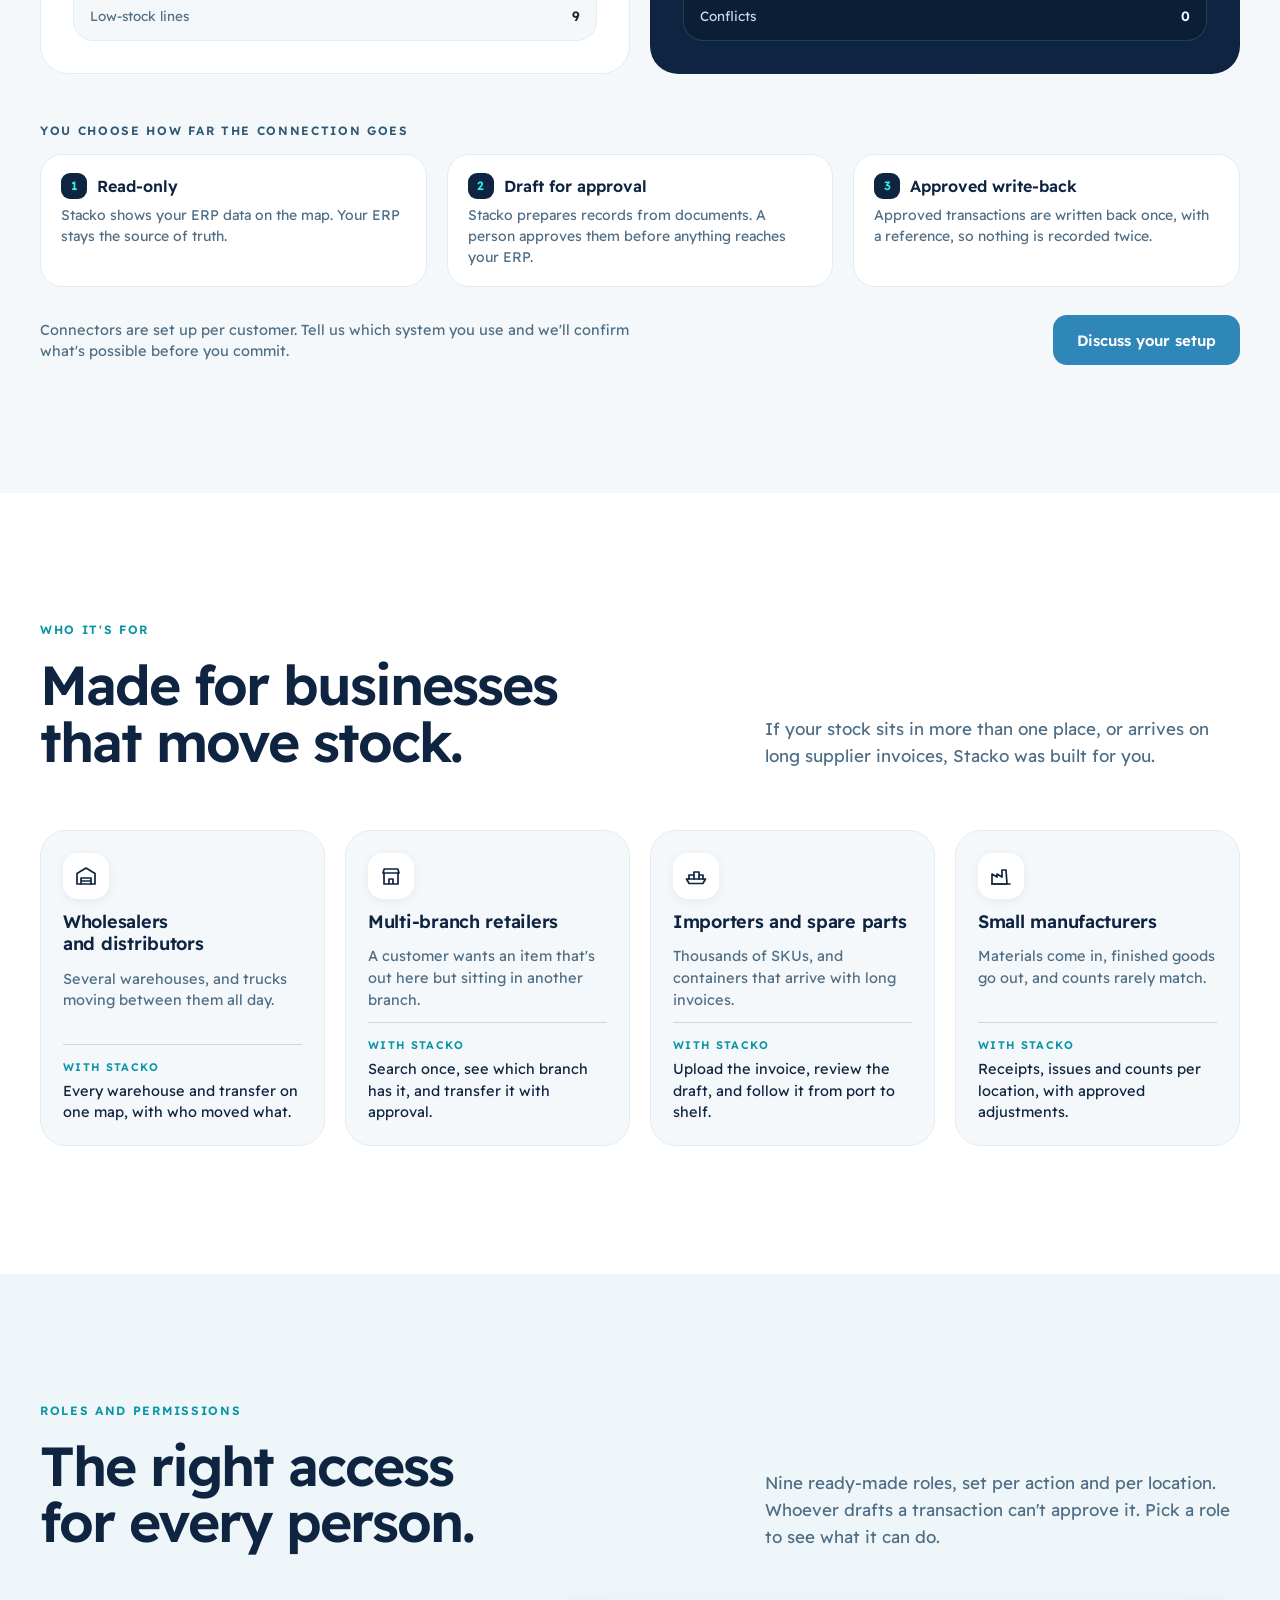
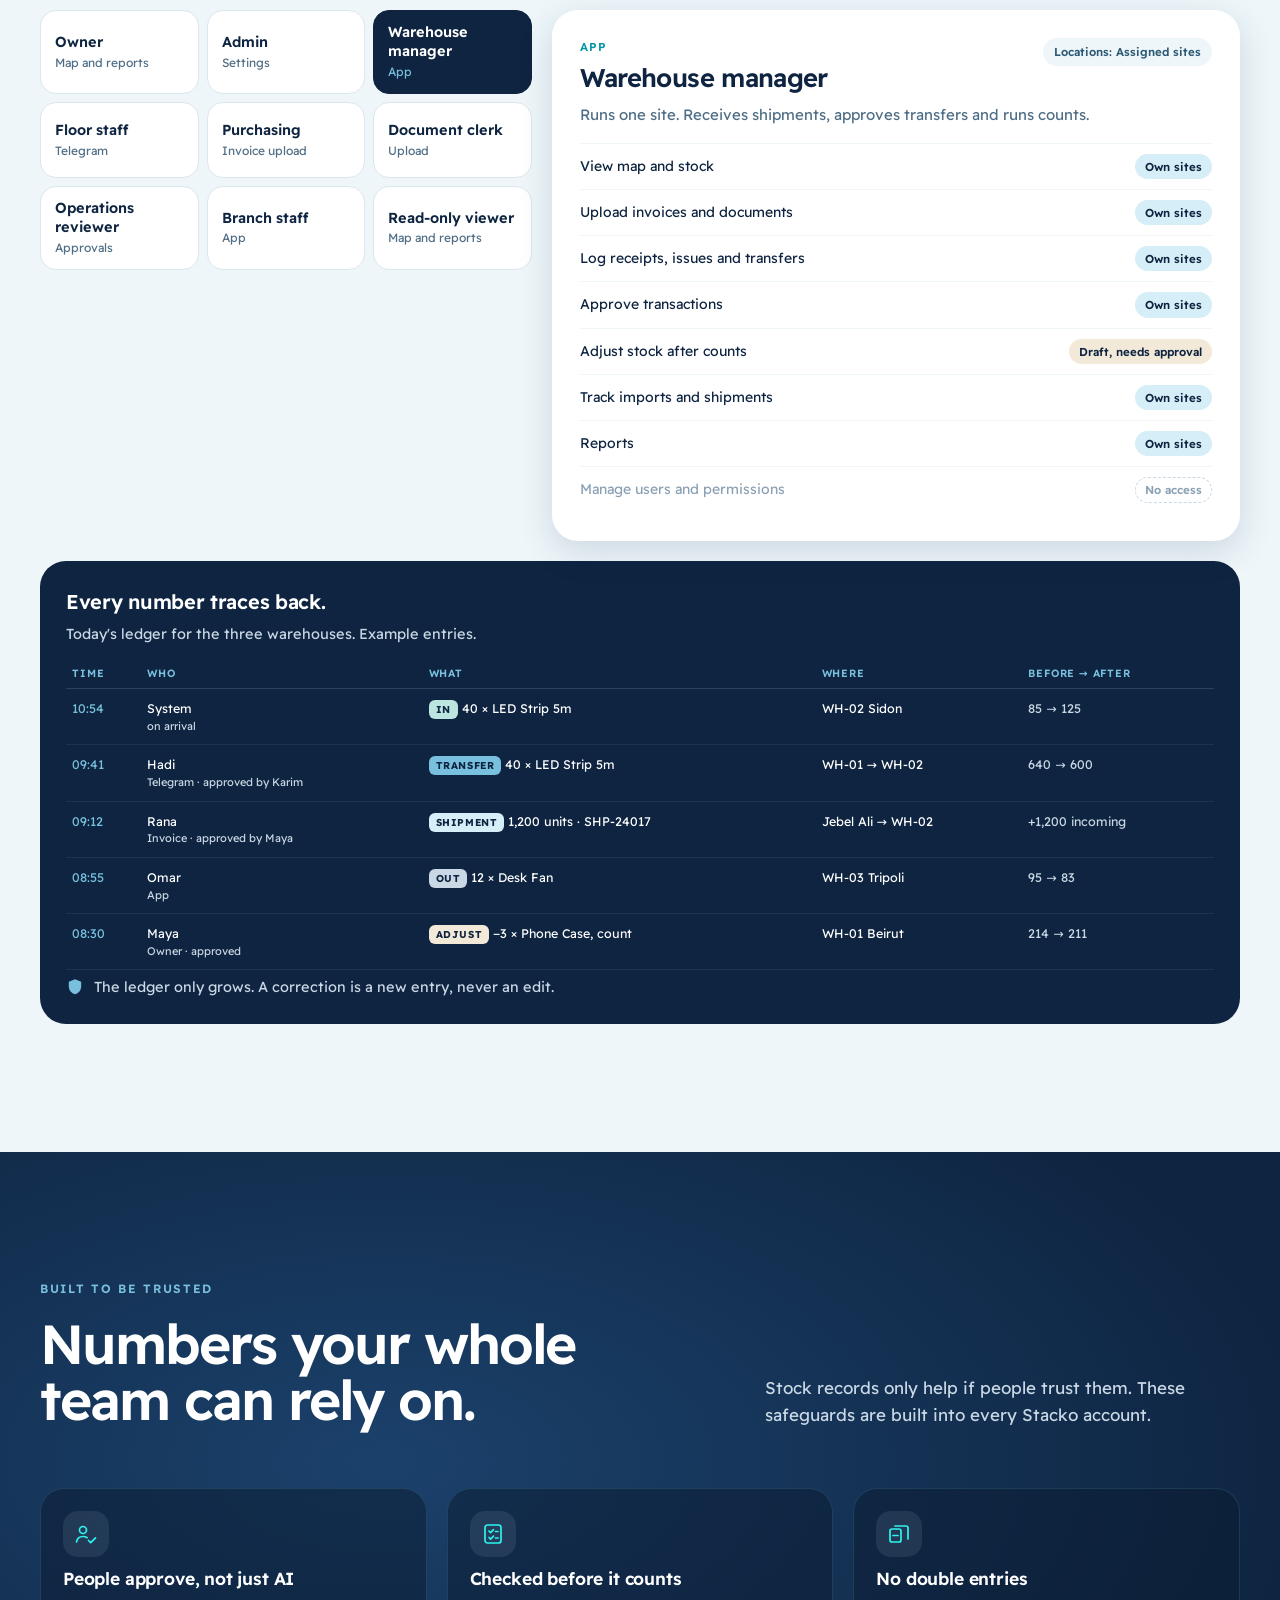
==== commit 4a02854d: "Fix Prob section" ====
--- a/index.html
+++ b/index.html
@@ -194,29 +194,41 @@
     <div class="pb-copy">
       <p class="eyebrow" data-i="pbEyebrow">The real problem</p>
       <h2 class="h2" id="pbH" data-i="pbH2">Nobody logs the transfers.</h2>
-      <p class="lede" data-i="pbP">Goods move between warehouses all day. Logging each move feels like extra work with nothing to show for it, so it gets skipped. The numbers drift, and soon nobody trusts them.</p>
-      <div class="pb-answer">
-        <svg viewBox="0 0 40 40" aria-hidden="true"><rect width="40" height="40" rx="12" fill="#0E2440"/><svg x="7" y="7" width="26" height="26"><use href="#mark"/></svg></svg>
-        <p data-i="pbAnswer"><b>Stacko's answer:</b> make logging take about 10 seconds, and make every log visible on the map as a truck, a ship or a plane.</p>
-      </div>
-    </div>
-    <div class="sheet">
-      <div class="sh-top">
-        <h3><span data-i="shTitle">Count sheet · WH-01 Beirut</span><small data-i="shSub">What the records say vs. what's on the shelf</small></h3>
-        <span class="tagx" data-i="shExample">Example</span>
-      </div>
-      <div class="tbl-wrap">
-        <table class="count">
-          <thead><tr><th data-i="thItem">Item</th><th class="n" data-i="thSys">In records</th><th class="n" data-i="thShelf">On shelf</th><th class="n" data-i="thGap">Gap</th><th data-i="thWhy">What happened</th></tr></thead>
-          <tbody>
-            <tr><td><span data-i="r1n">LED Strip 5m</span><span class="sku">SKU-10240</span></td><td class="n">640</td><td class="n">600</td><td class="n"><span class="gp neg">−40</span></td><td class="why" data-i="r1w">Sent to Sidon. Nobody logged it.</td></tr>
-            <tr><td><span data-i="r2n">Security Camera</span><span class="sku">SKU-10377</span></td><td class="n">210</td><td class="n">236</td><td class="n"><span class="gp pos">+26</span></td><td class="why" data-i="r2w">A container was received but never entered.</td></tr>
-            <tr><td><span data-i="r3n">Desk Fan</span><span class="sku">SKU-10651</span></td><td class="n">95</td><td class="n">60</td><td class="n"><span class="gp neg">−35</span></td><td class="why" data-i="r3w">Sold from here, deducted in Tripoli.</td></tr>
-            <tr><td><span data-i="r4n">USB-C Cable 1m</span><span class="sku">SKU-10514</span></td><td class="n">1,180</td><td class="n">1,180</td><td class="n"><span class="gp zero">0</span></td><td class="why" data-i="r4w">Matches.</td></tr>
-          </tbody>
-        </table>
-      </div>
-      <p class="sh-foot" data-i="shFoot">Three of four lines are wrong, and each one started as a move nobody wrote down.</p>
+      <p class="lede" data-i="pbP">Goods move between warehouses all day. Logging a move means a form or a spreadsheet, so it gets skipped. Each skipped move leaves the records wrong, and soon nobody trusts them.</p>
+      <p class="pb-note" data-i="pbNote">Here is the same transfer, before and after Stacko.</p>
+    </div>
+    <div class="ba">
+      <p class="ba-case"><svg aria-hidden="true"><use href="#i-truck"/></svg><span data-i="baCase">40 × LED Strip 5m · Beirut → Sidon</span></p>
+      <div class="ba-grid">
+        <article class="ba-col before">
+          <p class="ba-tag"><span data-i="baBefore">Before</span></p>
+          <h3 data-i="baBeforeH">The move is never written down</h3>
+          <ol class="ba-steps">
+            <li><svg class="ba-ic" viewBox="0 0 16 16" aria-hidden="true"><path d="M4.5 4.5l7 7M11.5 4.5l-7 7" fill="none" stroke="currentColor" stroke-width="1.9" stroke-linecap="round"/></svg><span data-i="baB1">The truck leaves Beirut. Logging it means a form later.</span></li>
+            <li><svg class="ba-ic" viewBox="0 0 16 16" aria-hidden="true"><path d="M4.5 4.5l7 7M11.5 4.5l-7 7" fill="none" stroke="currentColor" stroke-width="1.9" stroke-linecap="round"/></svg><span data-i="baB2">The day gets busy. Nobody fills it in.</span></li>
+            <li><svg class="ba-ic" viewBox="0 0 16 16" aria-hidden="true"><path d="M4.5 4.5l7 7M11.5 4.5l-7 7" fill="none" stroke="currentColor" stroke-width="1.9" stroke-linecap="round"/></svg><span data-i="baB3">Nobody can see the 40 strips on the road.</span></li>
+          </ol>
+          <div class="ba-res">
+            <dl><div><dt data-i="baRec">In records</dt><dd>640</dd></div><div><dt data-i="baShelf">On shelf</dt><dd>600</dd></div></dl>
+            <span class="gp neg">−40</span>
+          </div>
+          <p class="ba-out" data-i="baBOut">Found weeks later, at the next stock count.</p>
+        </article>
+        <article class="ba-col after">
+          <p class="ba-tag"><svg viewBox="0 0 40 40" aria-hidden="true"><rect width="40" height="40" rx="11" fill="#0E2440"/><svg x="7" y="7" width="26" height="26"><use href="#mark"/></svg></svg><span data-i="baAfter">After, with Stacko</span></p>
+          <h3 data-i="baAfterH">The move is logged in 10 seconds</h3>
+          <ol class="ba-steps">
+            <li><svg class="ba-ic" viewBox="0 0 16 16" aria-hidden="true"><path d="M3.6 8.3l2.9 2.9 5.9-6.3" fill="none" stroke="currentColor" stroke-width="1.9" stroke-linecap="round" stroke-linejoin="round"/></svg><span data-i="baA1">Hadi texts the bot on Telegram: “sent 40 LED strips to Sidon”.</span></li>
+            <li><svg class="ba-ic" viewBox="0 0 16 16" aria-hidden="true"><path d="M3.6 8.3l2.9 2.9 5.9-6.3" fill="none" stroke="currentColor" stroke-width="1.9" stroke-linecap="round" stroke-linejoin="round"/></svg><span data-i="baA2">Karim, the manager, approves the draft.</span></li>
+            <li><svg class="ba-ic" viewBox="0 0 16 16" aria-hidden="true"><path d="M3.6 8.3l2.9 2.9 5.9-6.3" fill="none" stroke="currentColor" stroke-width="1.9" stroke-linecap="round" stroke-linejoin="round"/></svg><span data-i="baA3">A truck appears on the map with an ETA.</span></li>
+          </ol>
+          <div class="ba-res">
+            <dl><div><dt data-i="baRec2">In records</dt><dd>600</dd></div><div><dt data-i="baShelf2">On shelf</dt><dd>600</dd></div></dl>
+            <span class="gp zero">0</span>
+          </div>
+          <p class="ba-out" data-i="baAOut">Records match the shelf the same minute.</p>
+        </article>
+      </div>
     </div>
   </div>
 </section>
--- a/assets/css/style.css
+++ b/assets/css/style.css
@@ -171,28 +171,39 @@
 .problem{background:var(--paper);padding-block:clamp(84px,10vw,150px)}
 .pb-grid{display:grid;grid-template-columns:minmax(0,5fr) minmax(0,7fr);gap:clamp(36px,5vw,84px);align-items:start}
 .pb-copy{display:flex;flex-direction:column;gap:22px;position:sticky;top:110px}
-.pb-answer{display:grid;grid-template-columns:40px minmax(0,1fr);gap:14px;align-items:start;padding-top:22px;border-top:1px solid var(--visor);font-size:17px;line-height:1.55;color:var(--abyss)}
-.pb-answer svg{width:40px;height:40px}
-.pb-answer b{font-weight:600}
-.sheet{background:#fff;border-radius:26px;box-shadow:var(--shadow);padding:clamp(18px,2.4vw,30px);min-width:0}
-.sh-top{display:flex;align-items:center;justify-content:space-between;gap:12px;margin-bottom:16px;flex-wrap:wrap}
-.sh-top h3{font-size:16px;font-weight:600;letter-spacing:-.01em}
-.sh-top small{display:block;color:var(--ink2);font-size:12.5px;font-weight:400}
+.pb-note{font-size:15px;font-weight:600;color:var(--abyss);padding-top:20px;border-top:1px solid var(--visor);max-width:34em}
+.ba{min-width:0;display:flex;flex-direction:column;gap:14px}
+.ba-case{display:inline-flex;align-items:center;gap:10px;align-self:flex-start;font-size:13px;font-weight:600;color:var(--deep);background:#fff;border:1px solid var(--visor);border-radius:999px;padding:6px 14px}
+.ba-case svg{width:22px;height:14px;fill:var(--signal)}
+.ba-grid{display:grid;grid-template-columns:repeat(2,minmax(0,1fr));gap:14px}
+.ba-col{border-radius:24px;padding:clamp(18px,2.2vw,26px);display:flex;flex-direction:column;gap:14px;min-width:0}
+.ba-col.before{background:#fff;border:1px dashed #E3B9B9}
+.ba-col.after{background:#fff;box-shadow:var(--shadow);border:1px solid var(--ok)}
+.ba-tag{display:flex;align-items:center;gap:8px;font-size:12px;font-weight:700;letter-spacing:.12em;text-transform:uppercase}
+html[lang=ar] .ba-tag{letter-spacing:0;font-size:13px}
+.before .ba-tag{color:var(--alert)}
+.after .ba-tag{color:var(--signal)}
+.ba-tag svg{width:26px;height:26px}
+.ba-col h3{font-size:18px;font-weight:600;line-height:1.3;letter-spacing:-.01em}
+html[lang=ar] .ba-col h3{font-family:var(--f-ar);font-weight:700;letter-spacing:0}
+.ba-steps{list-style:none;margin:0;padding:0;display:flex;flex-direction:column;gap:10px;font-size:14px;line-height:1.5;color:var(--ink2)}
+.ba-steps li{display:grid;grid-template-columns:22px minmax(0,1fr);gap:10px;align-items:start}
+.ba-ic{width:22px;height:22px;padding:3px;border-radius:50%}
+.before .ba-ic{background:#FBE4E4;color:var(--alert)}
+.after .ba-ic{background:var(--ok);color:var(--abyss)}
+.ba-res{margin-top:auto;display:flex;align-items:center;justify-content:space-between;gap:12px;padding:12px 14px;border-radius:16px;background:var(--paper)}
+.ba-res dl{display:flex;gap:18px;margin:0}
+.ba-res dt{font-size:11px;font-weight:600;color:var(--ink2);text-transform:uppercase;letter-spacing:.06em}
+html[lang=ar] .ba-res dt{letter-spacing:0;font-size:12px}
+.ba-res dd{margin:0;font-size:20px;font-weight:700;font-variant-numeric:tabular-nums}
+.ba-out{font-size:13.5px;font-weight:600}
+.before .ba-out{color:var(--alert)}
+.after .ba-out{color:var(--deep)}
 .tagx{font-size:11px;font-weight:600;padding:4px 10px;border-radius:999px;background:var(--foam);color:var(--deep);white-space:nowrap}
-.tbl-wrap{overflow-x:auto;margin-inline:-6px;padding-inline:6px}
-table.count{width:100%;border-collapse:collapse;font-size:14px;min-width:560px}
-.count th{font-size:11px;font-weight:600;color:var(--ink2);text-align:start;padding:8px 8px;border-bottom:1px solid var(--visor);text-transform:uppercase;letter-spacing:.06em;white-space:nowrap}
-html[lang=ar] .count th{letter-spacing:0;font-size:12px}
-.count td{padding:14px 8px;border-bottom:1px solid var(--foam);vertical-align:middle}
-.count td.n,.count th.n{text-align:end;font-variant-numeric:tabular-nums}
-.count td.n{font-weight:600}
-.count .sku{display:block;font-size:11.5px;color:var(--ink2);font-weight:400}
-.count .why{color:var(--ink2);font-size:13px}
-.gp{display:inline-block;min-width:44px;text-align:center;font-weight:700;font-size:12.5px;padding:3px 9px;border-radius:999px;font-variant-numeric:tabular-nums}
+.gp{display:inline-block;direction:ltr;unicode-bidi:isolate;min-width:44px;text-align:center;font-weight:700;font-size:12.5px;padding:3px 9px;border-radius:999px;font-variant-numeric:tabular-nums}
 .gp.neg{background:var(--low)}.gp.pos{background:var(--hold)}.gp.zero{background:var(--ok)}
-.sh-foot{display:flex;gap:10px;align-items:center;margin-top:16px;color:var(--ink2);font-size:13px}
-.sh-foot b{color:var(--abyss)}
 @media(max-width:900px){.pb-grid{grid-template-columns:1fr}.pb-copy{position:static}}
+@media(max-width:620px){.ba-grid{grid-template-columns:1fr}}
 
 /* ---------- journey (scroll story) ---------- */
 .journey{position:relative;background:var(--abyss);color:#fff}
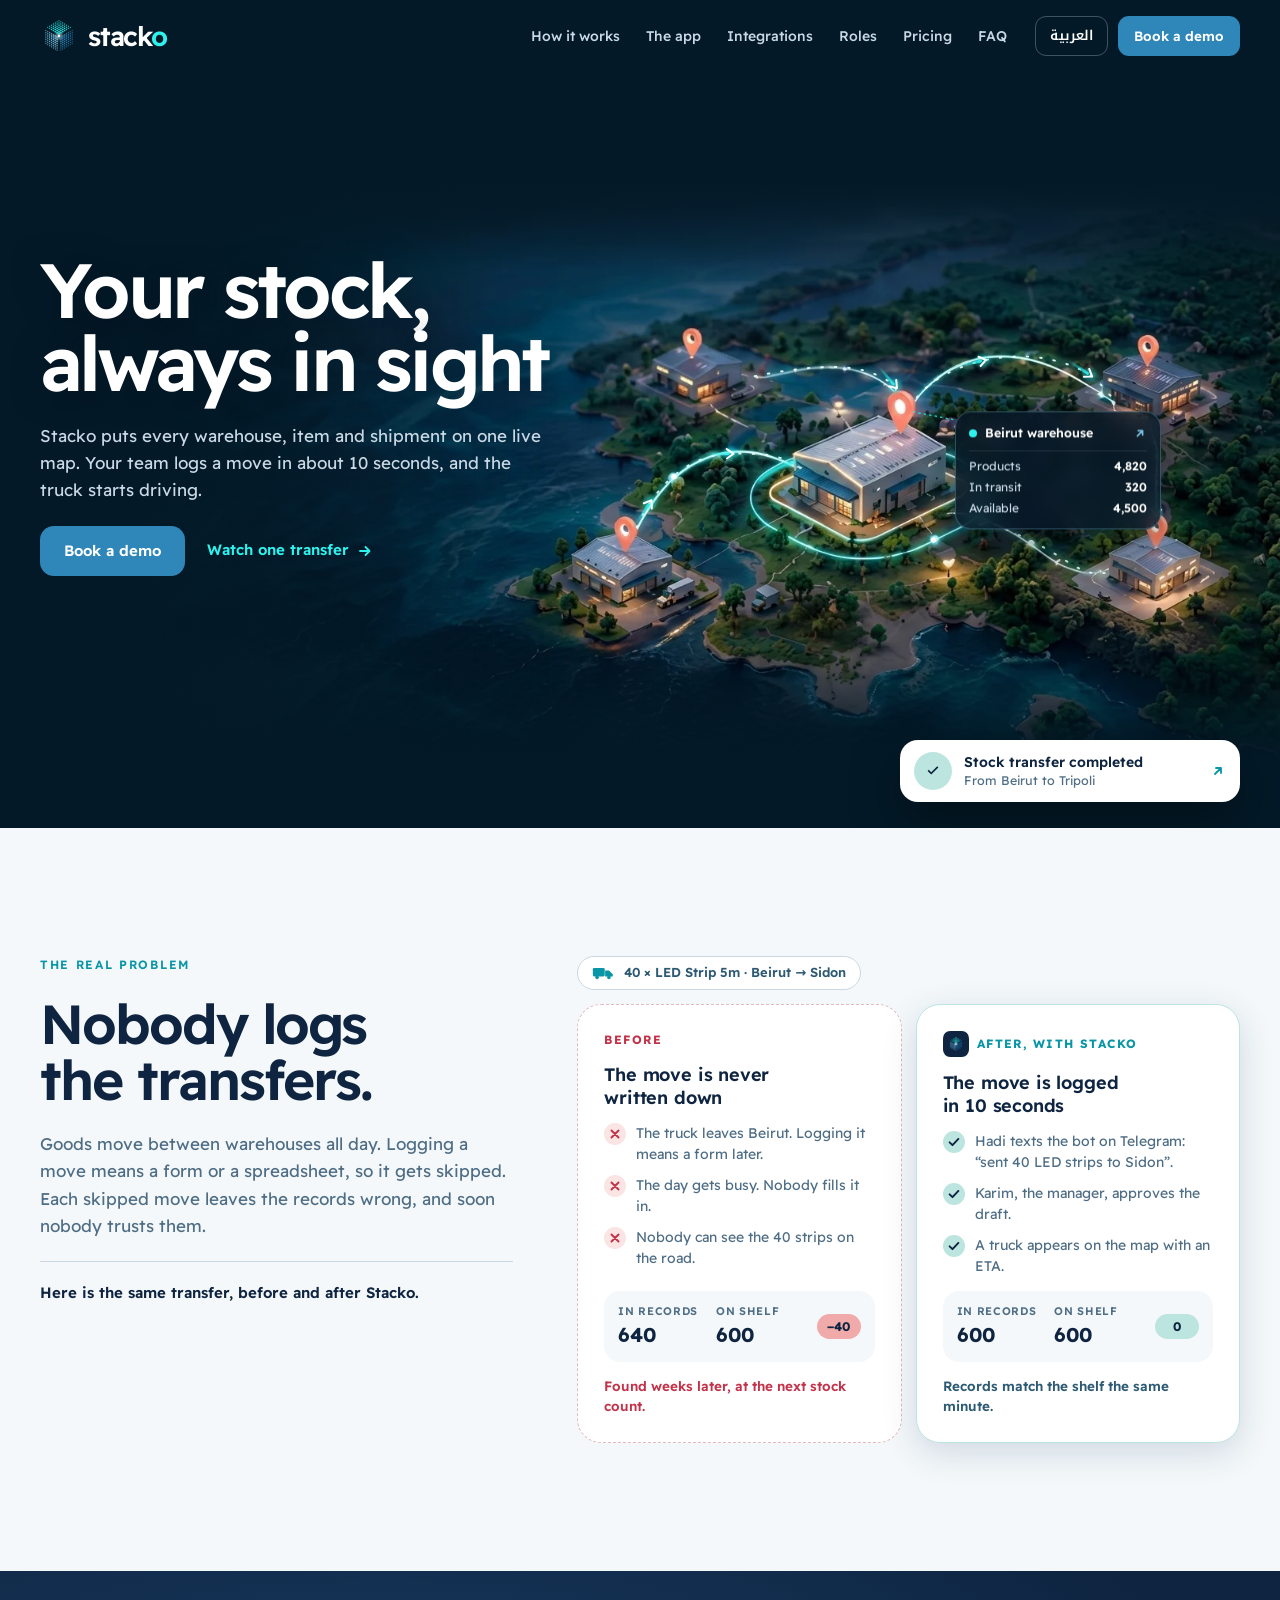
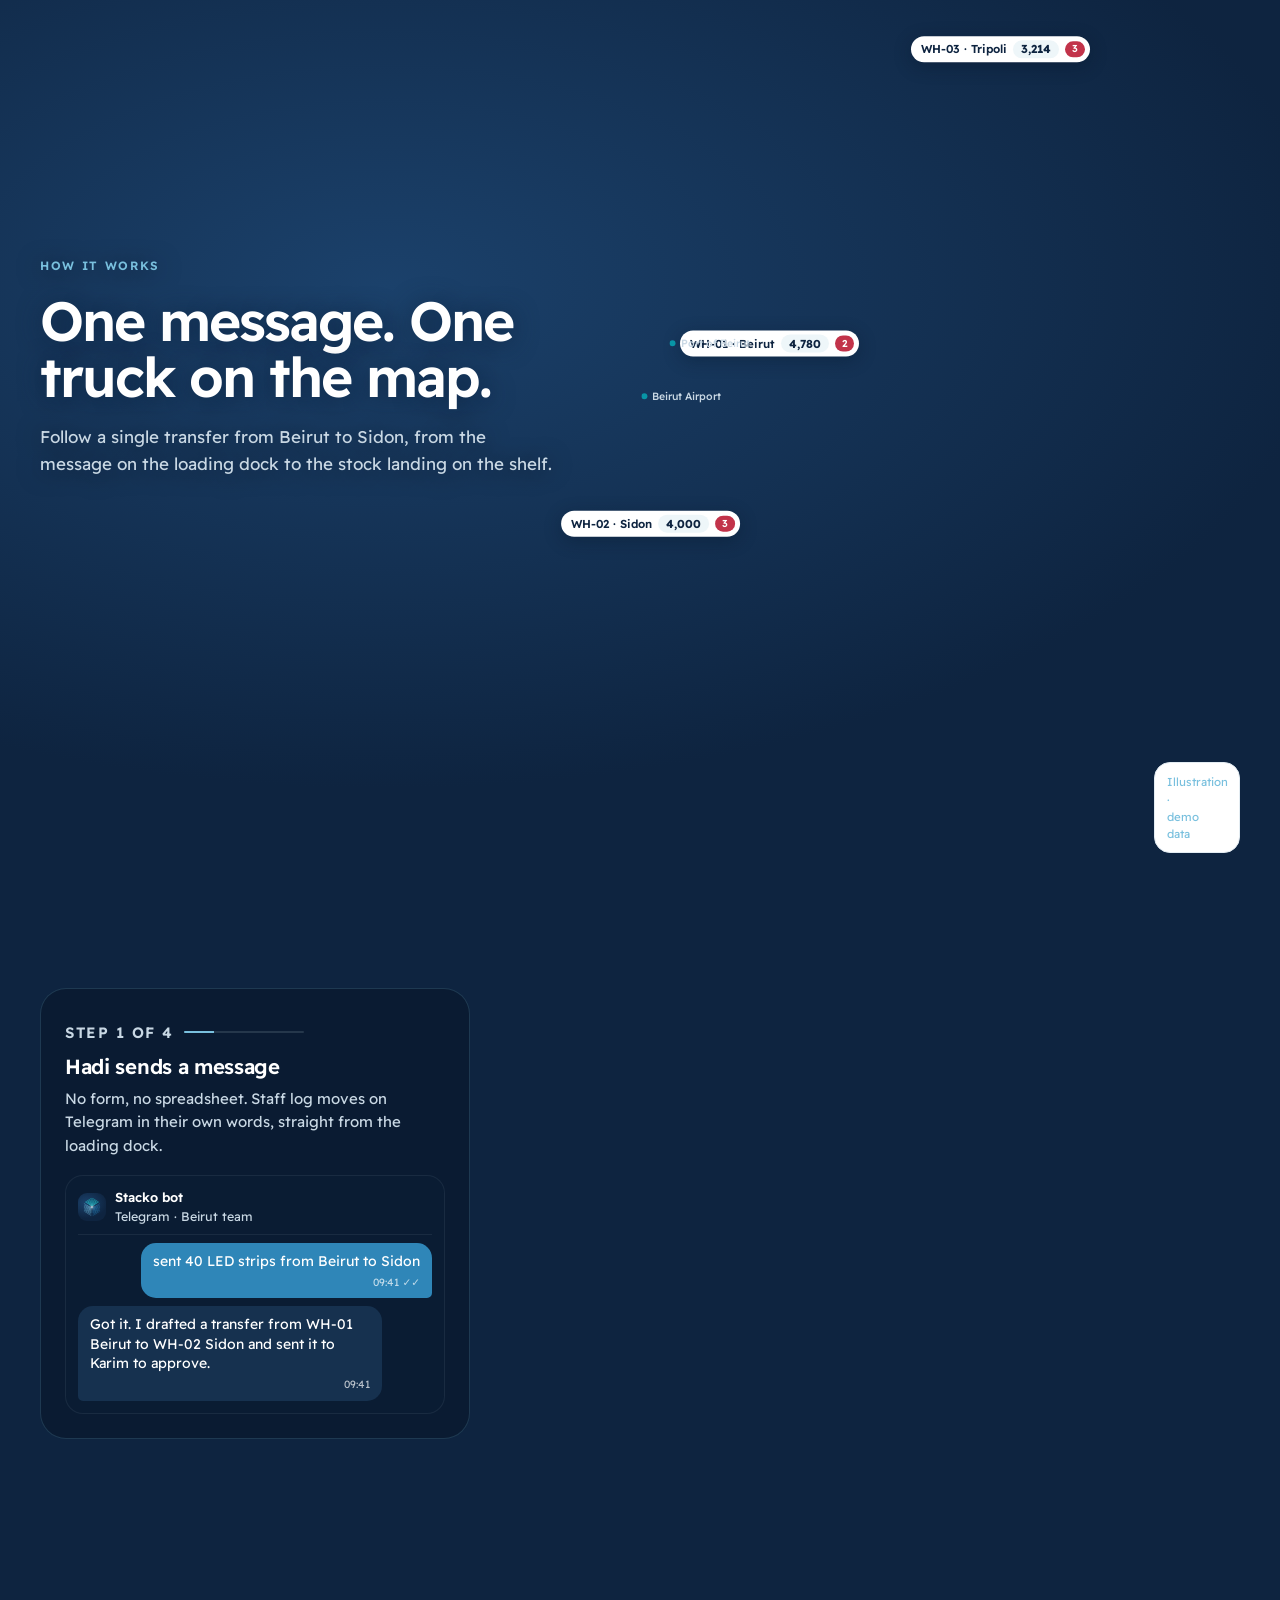
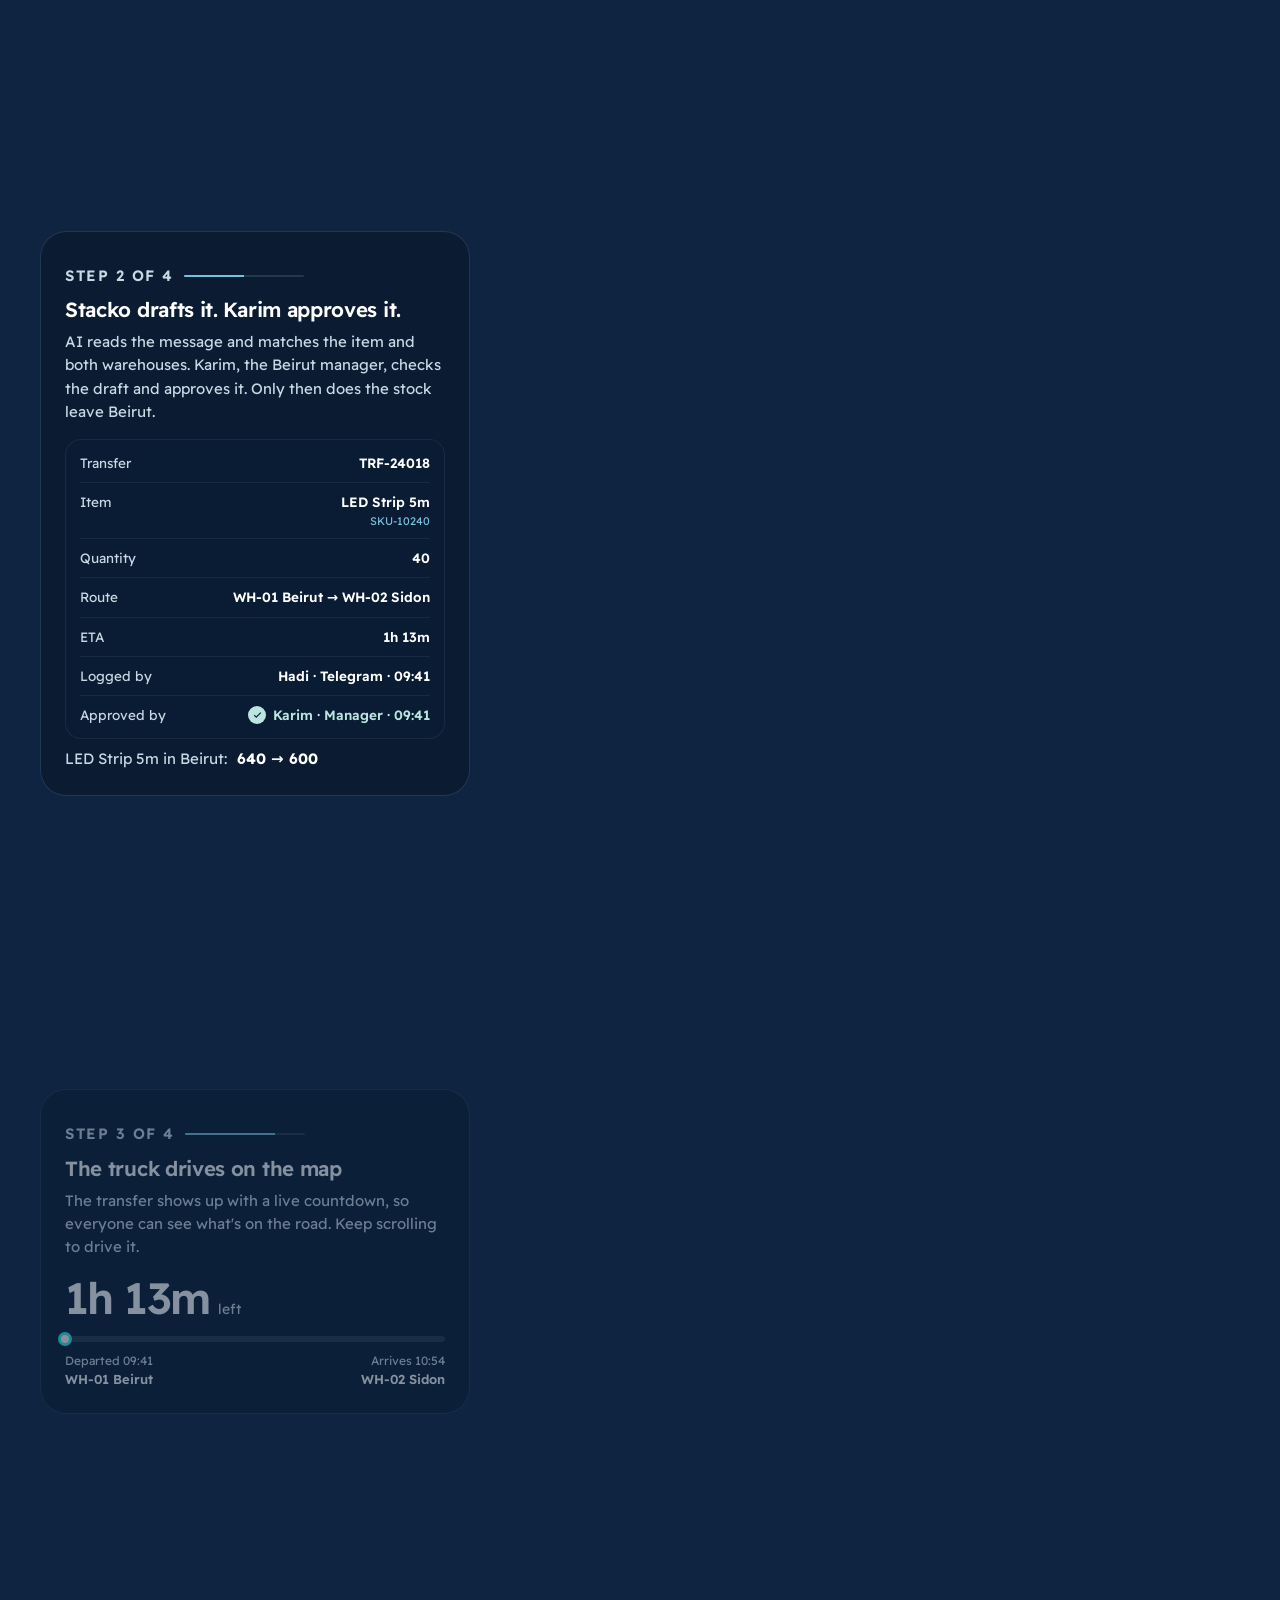
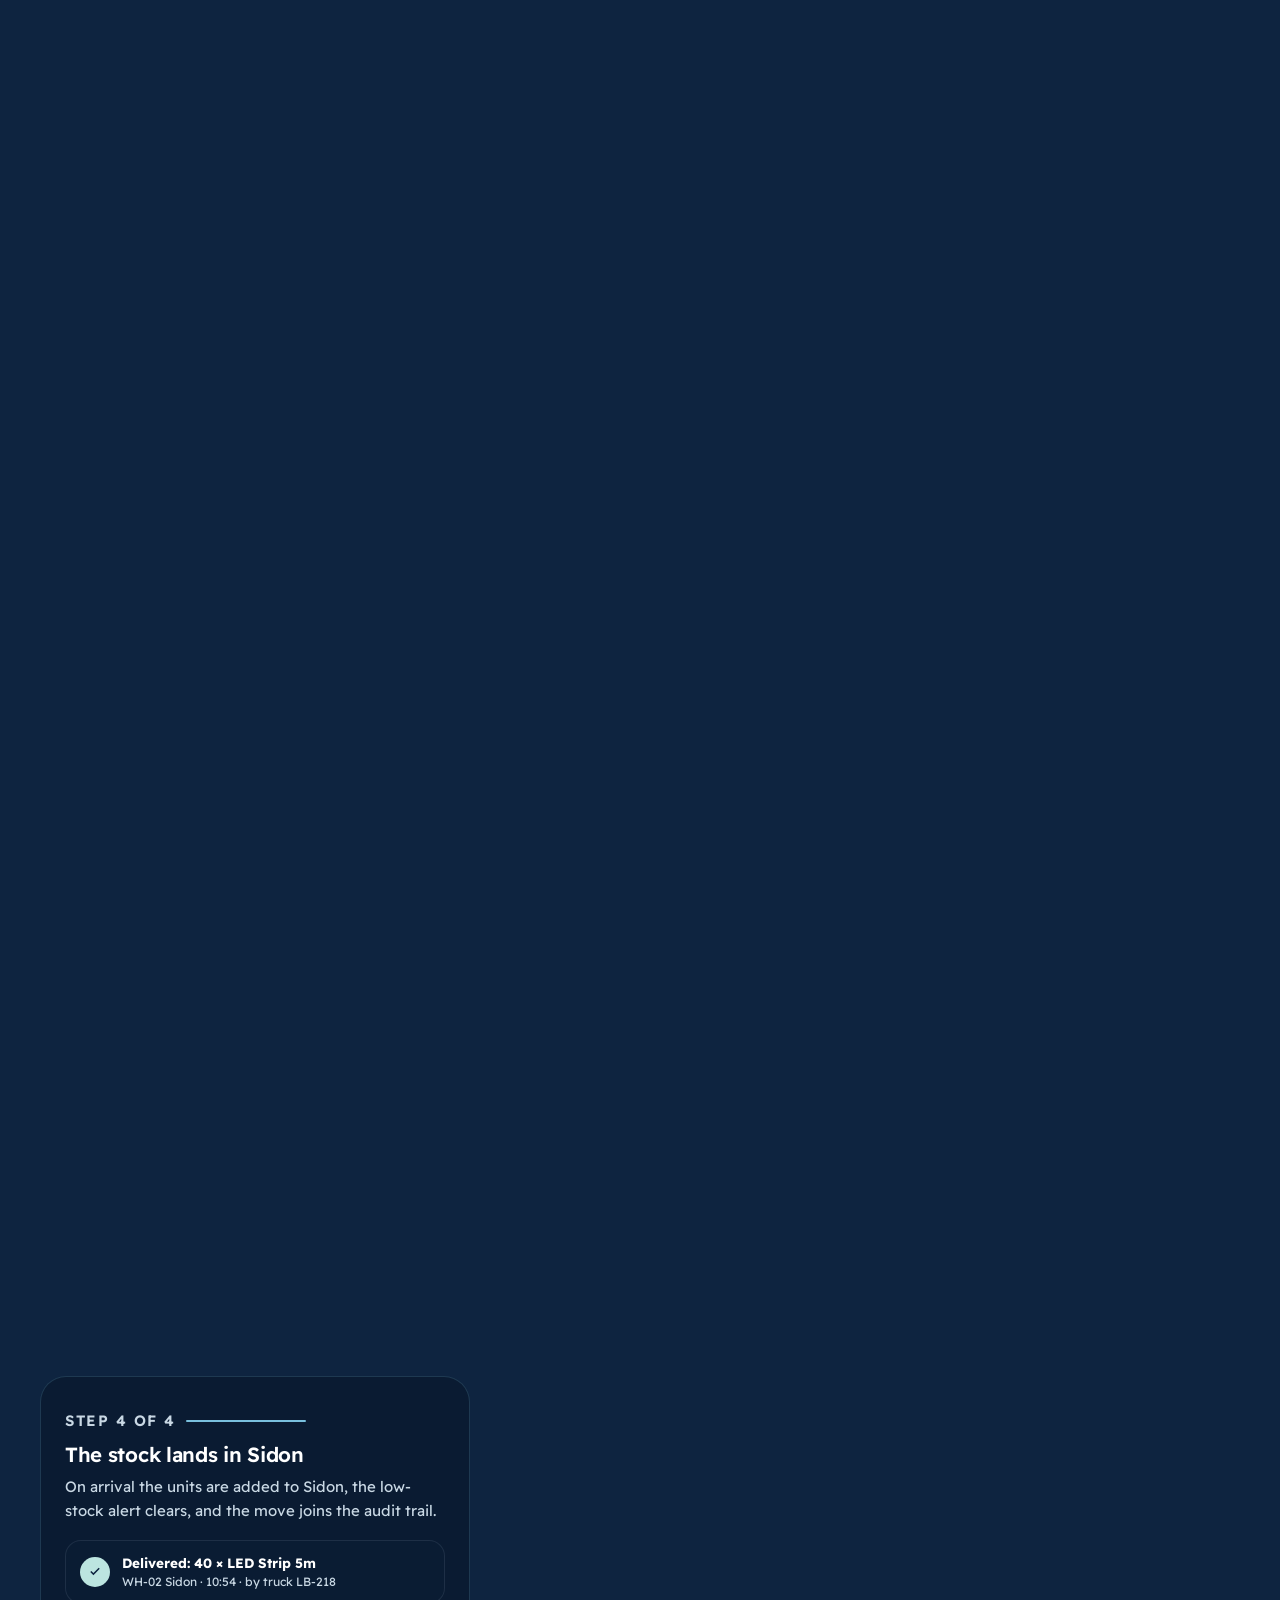
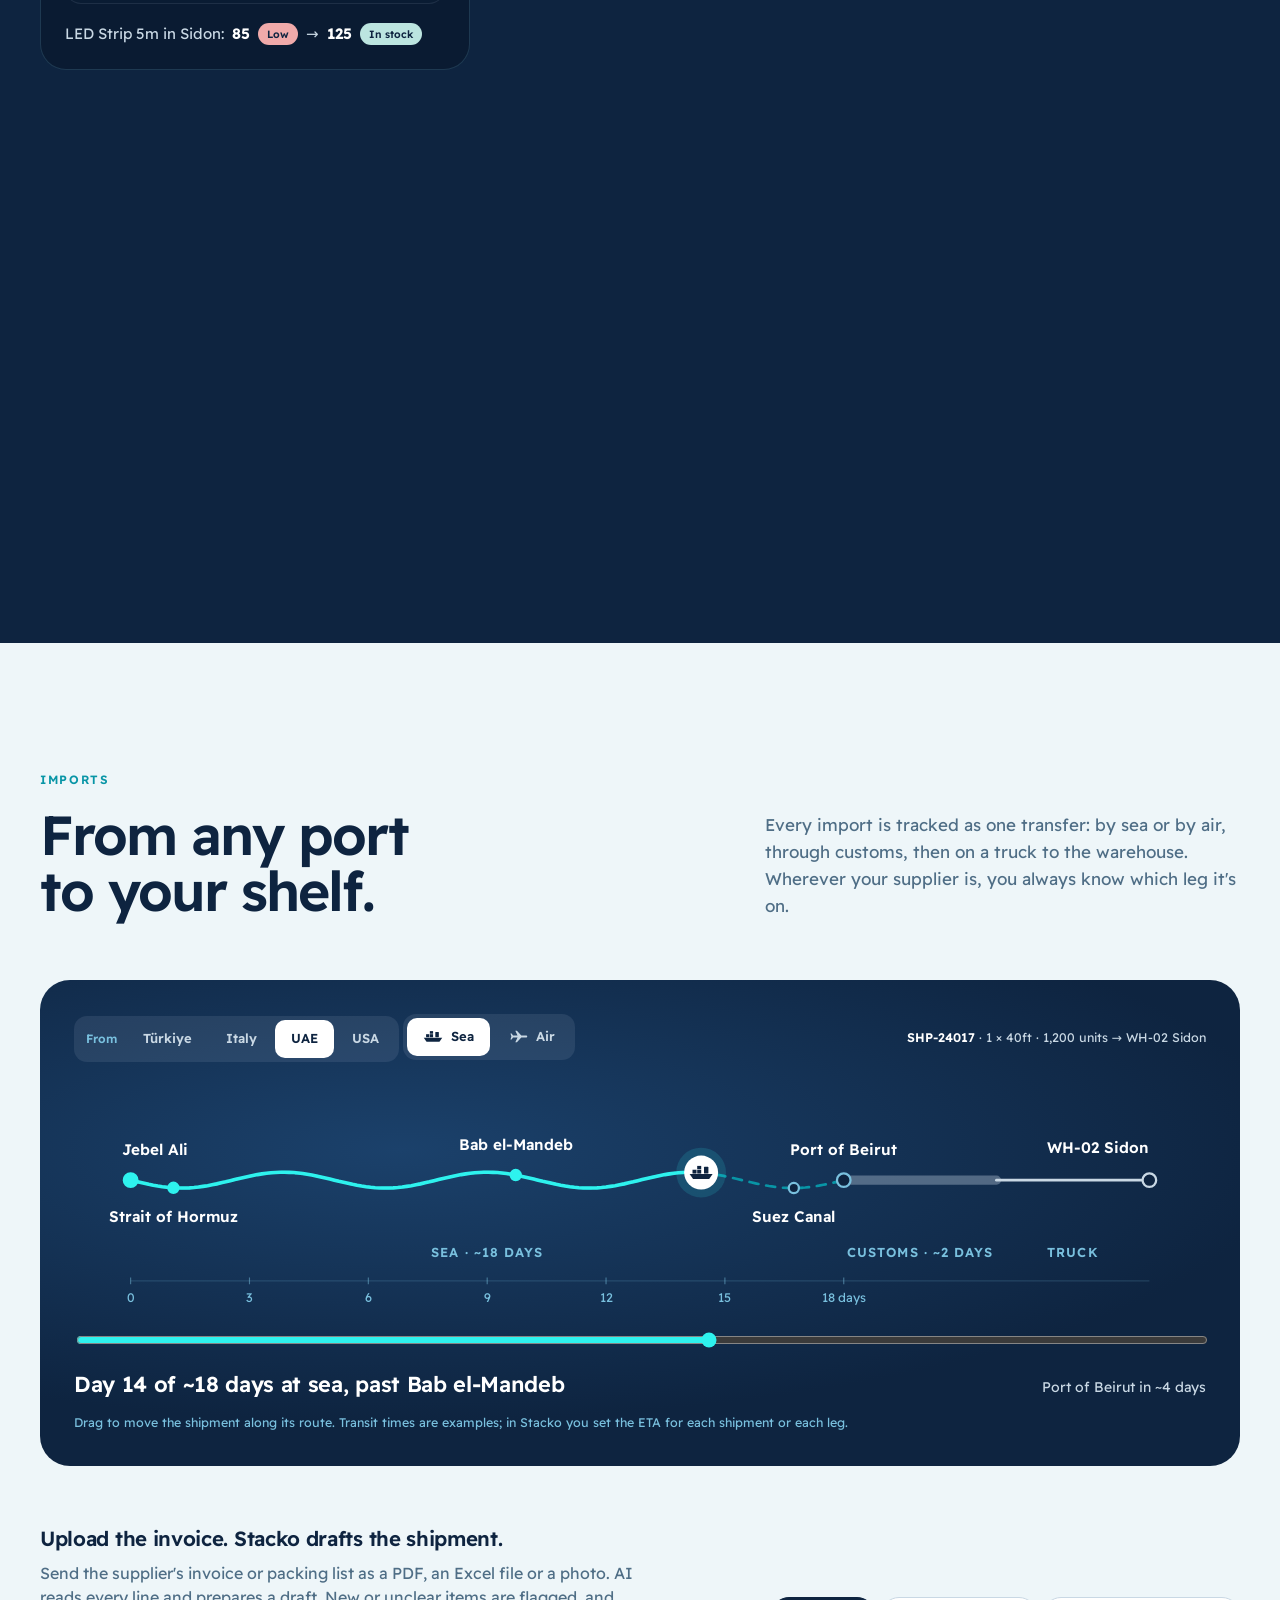
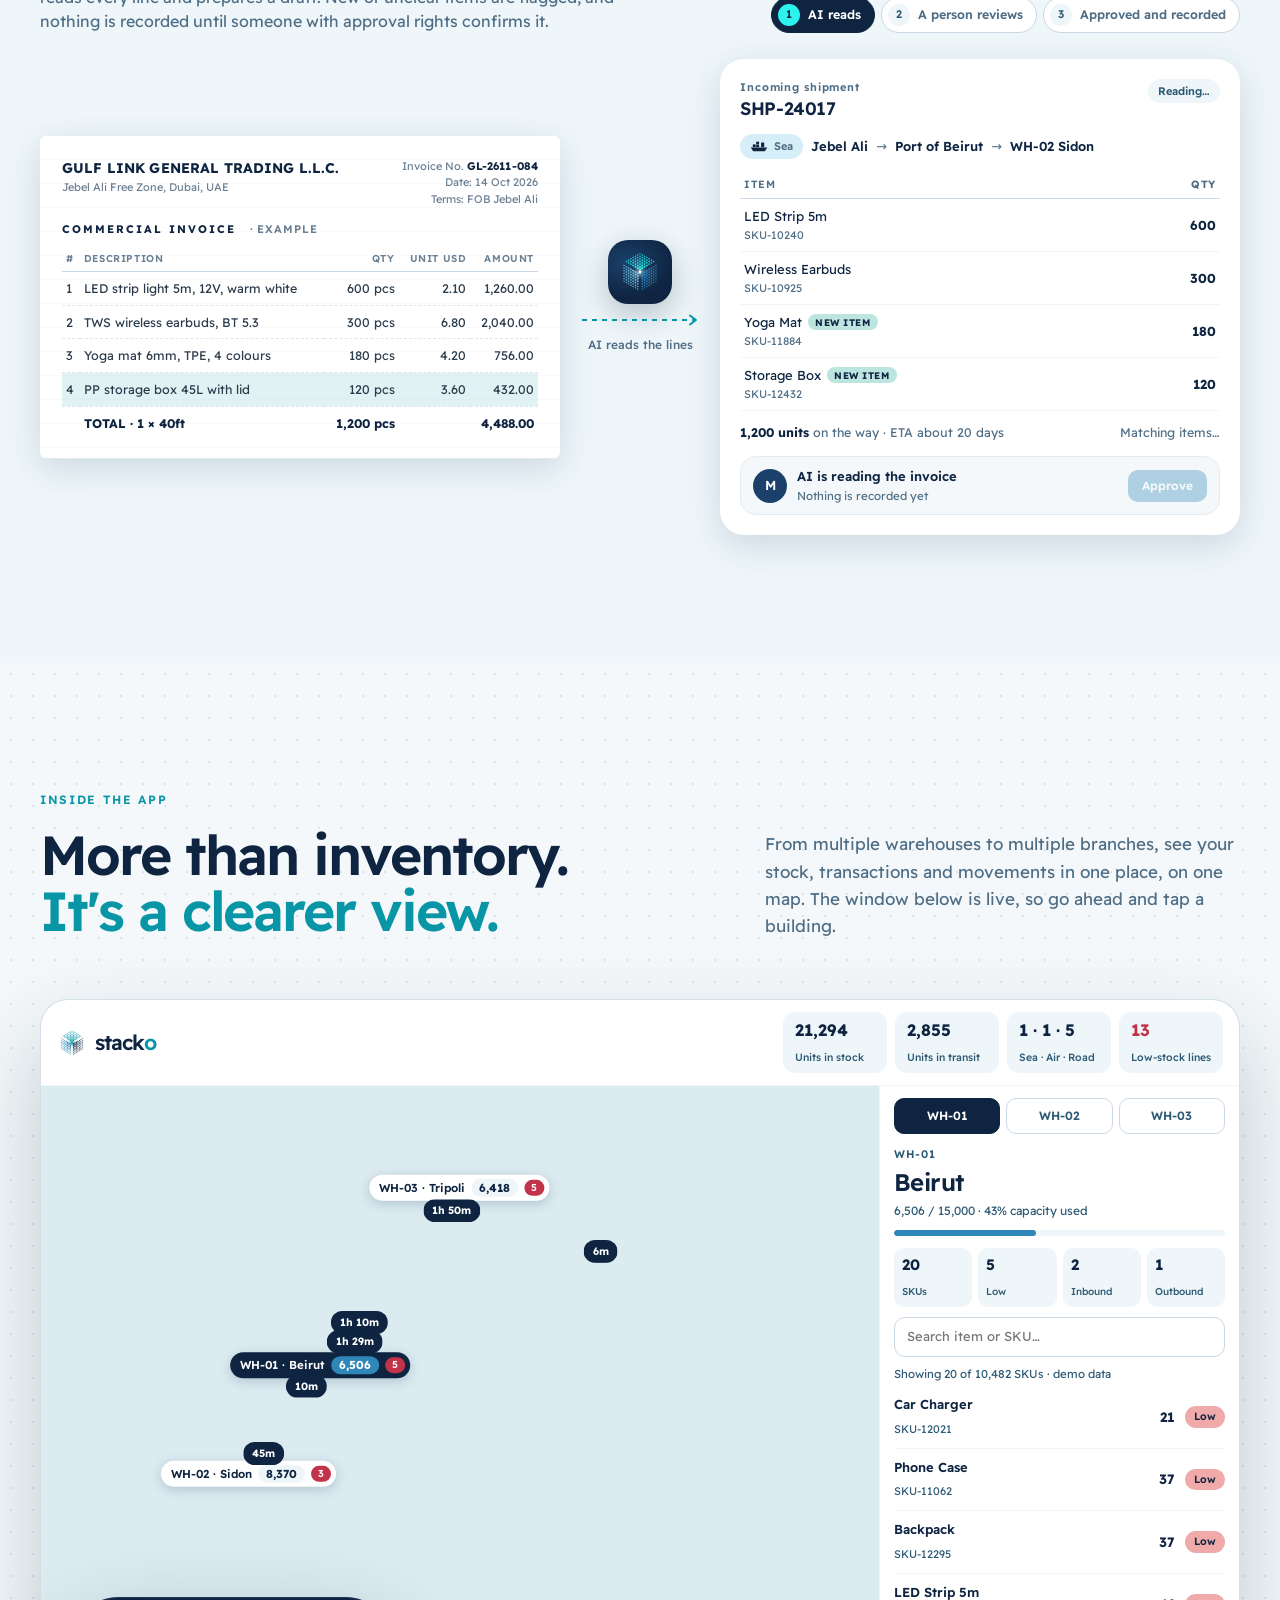
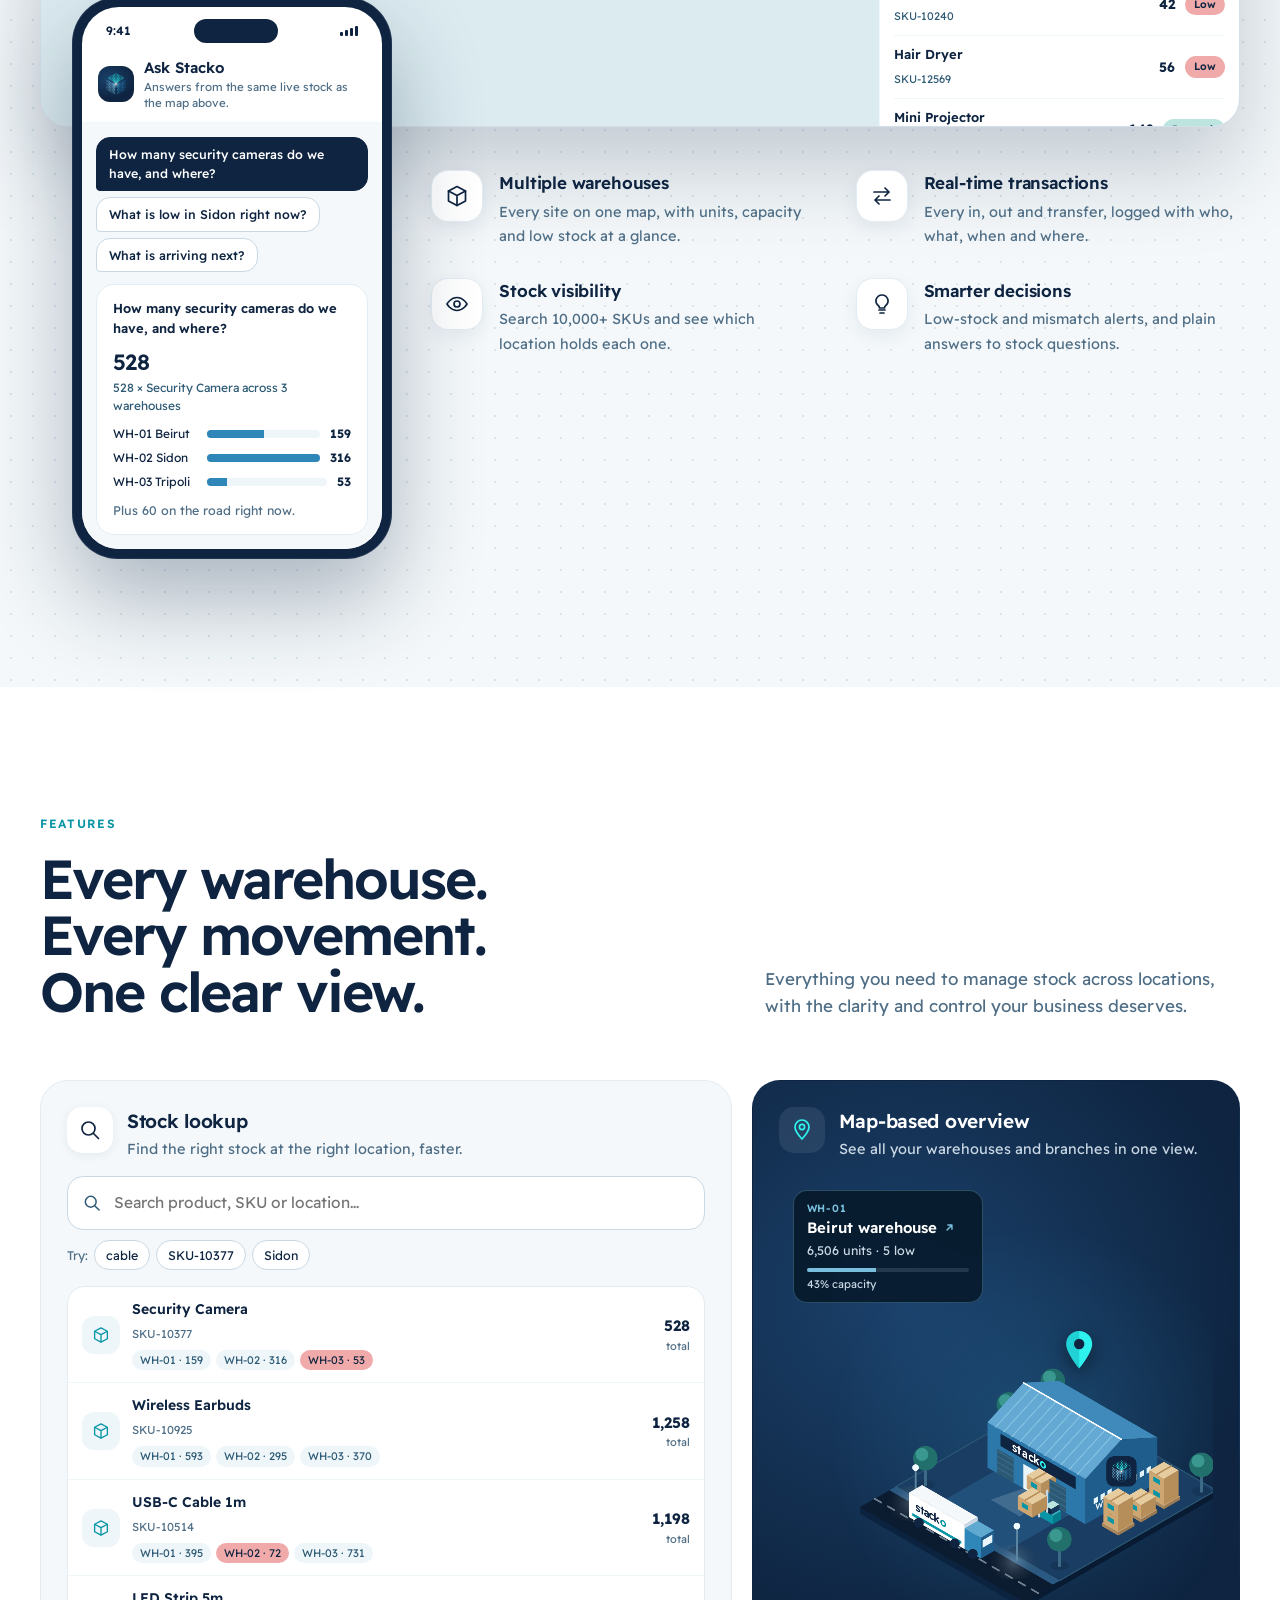
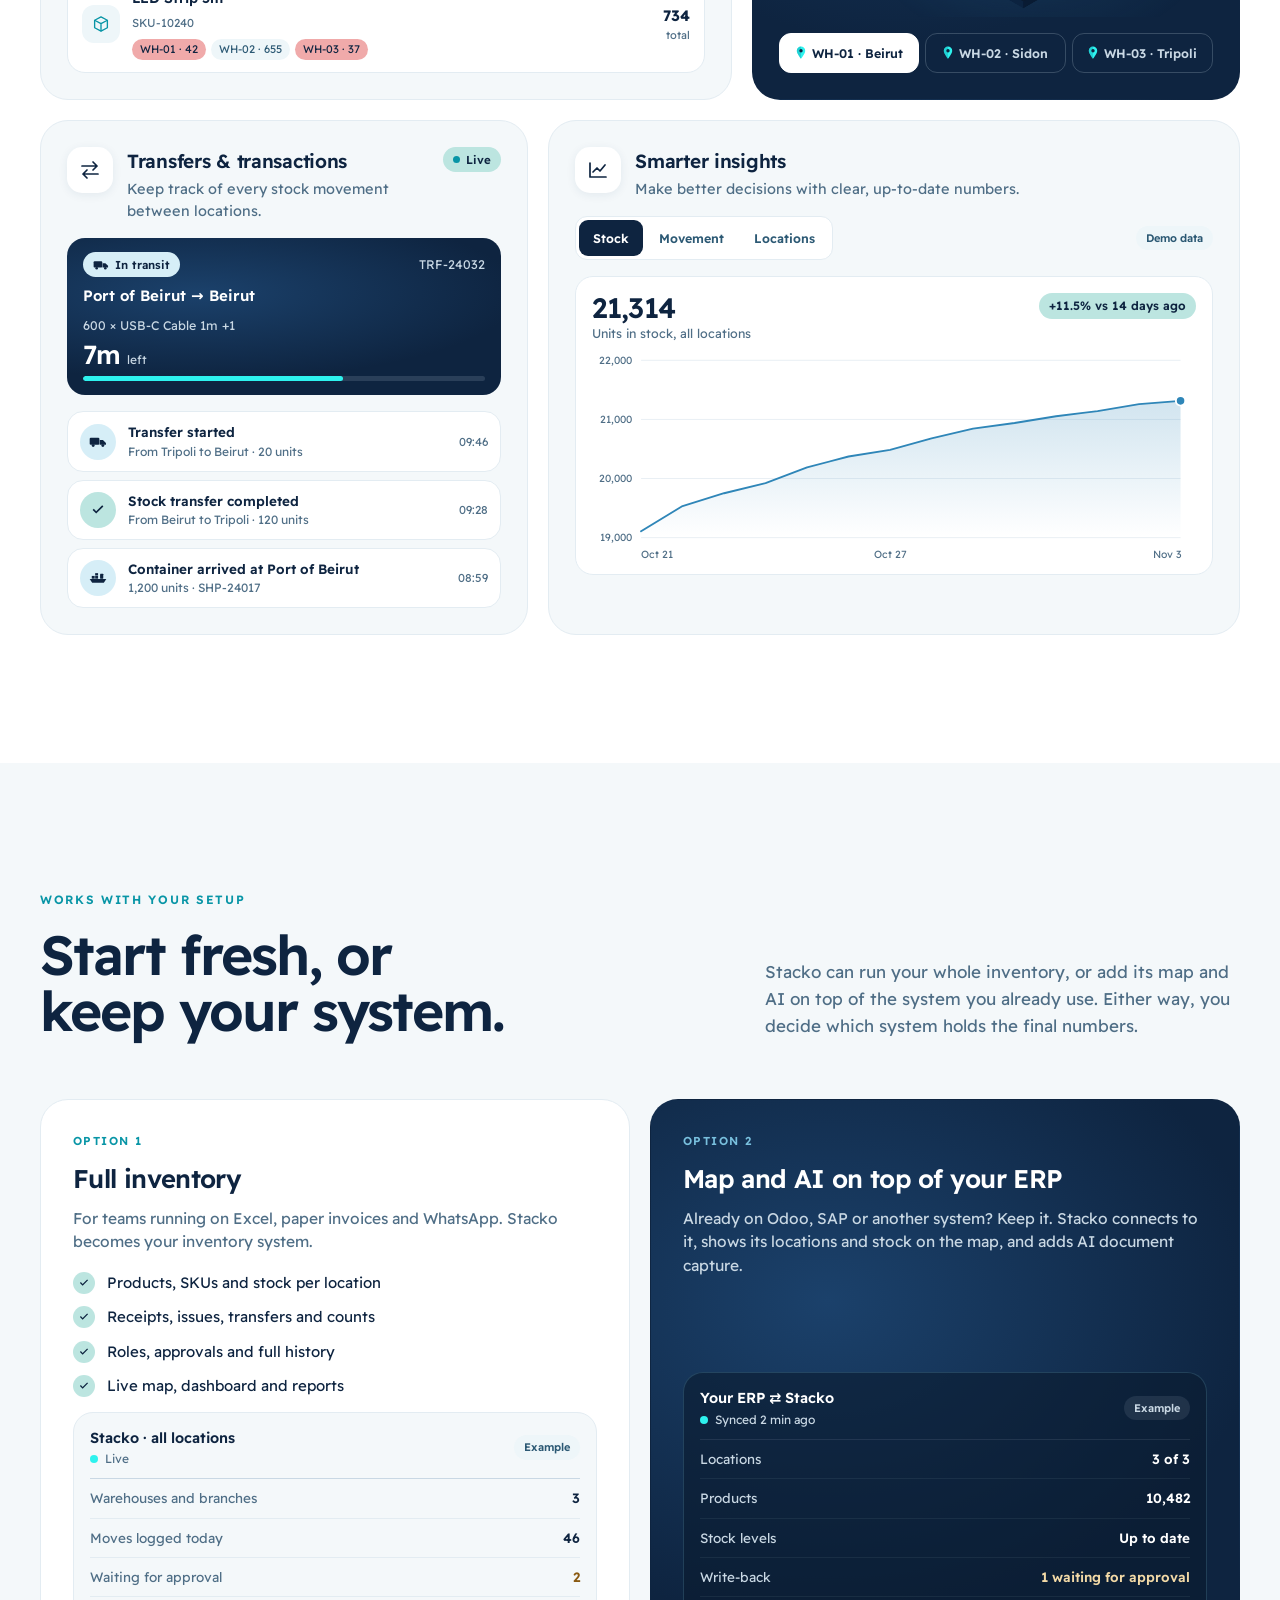
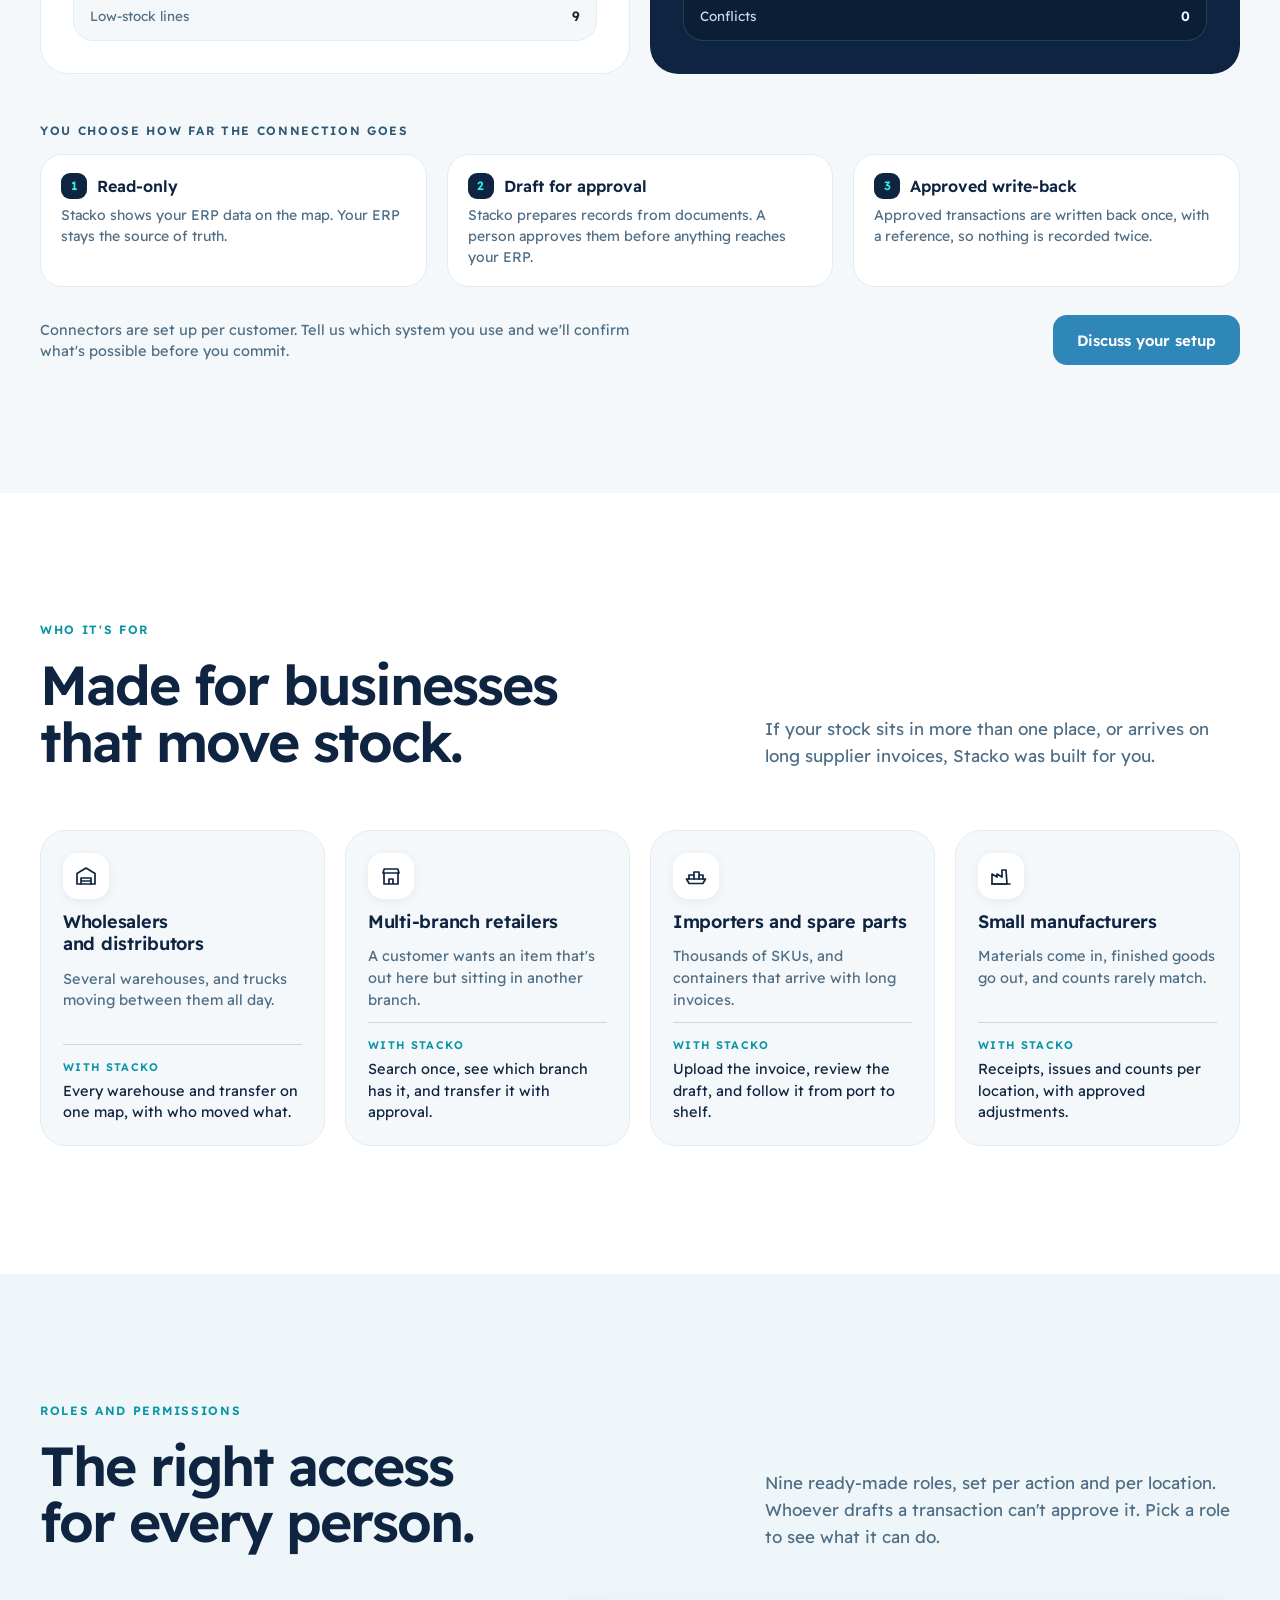
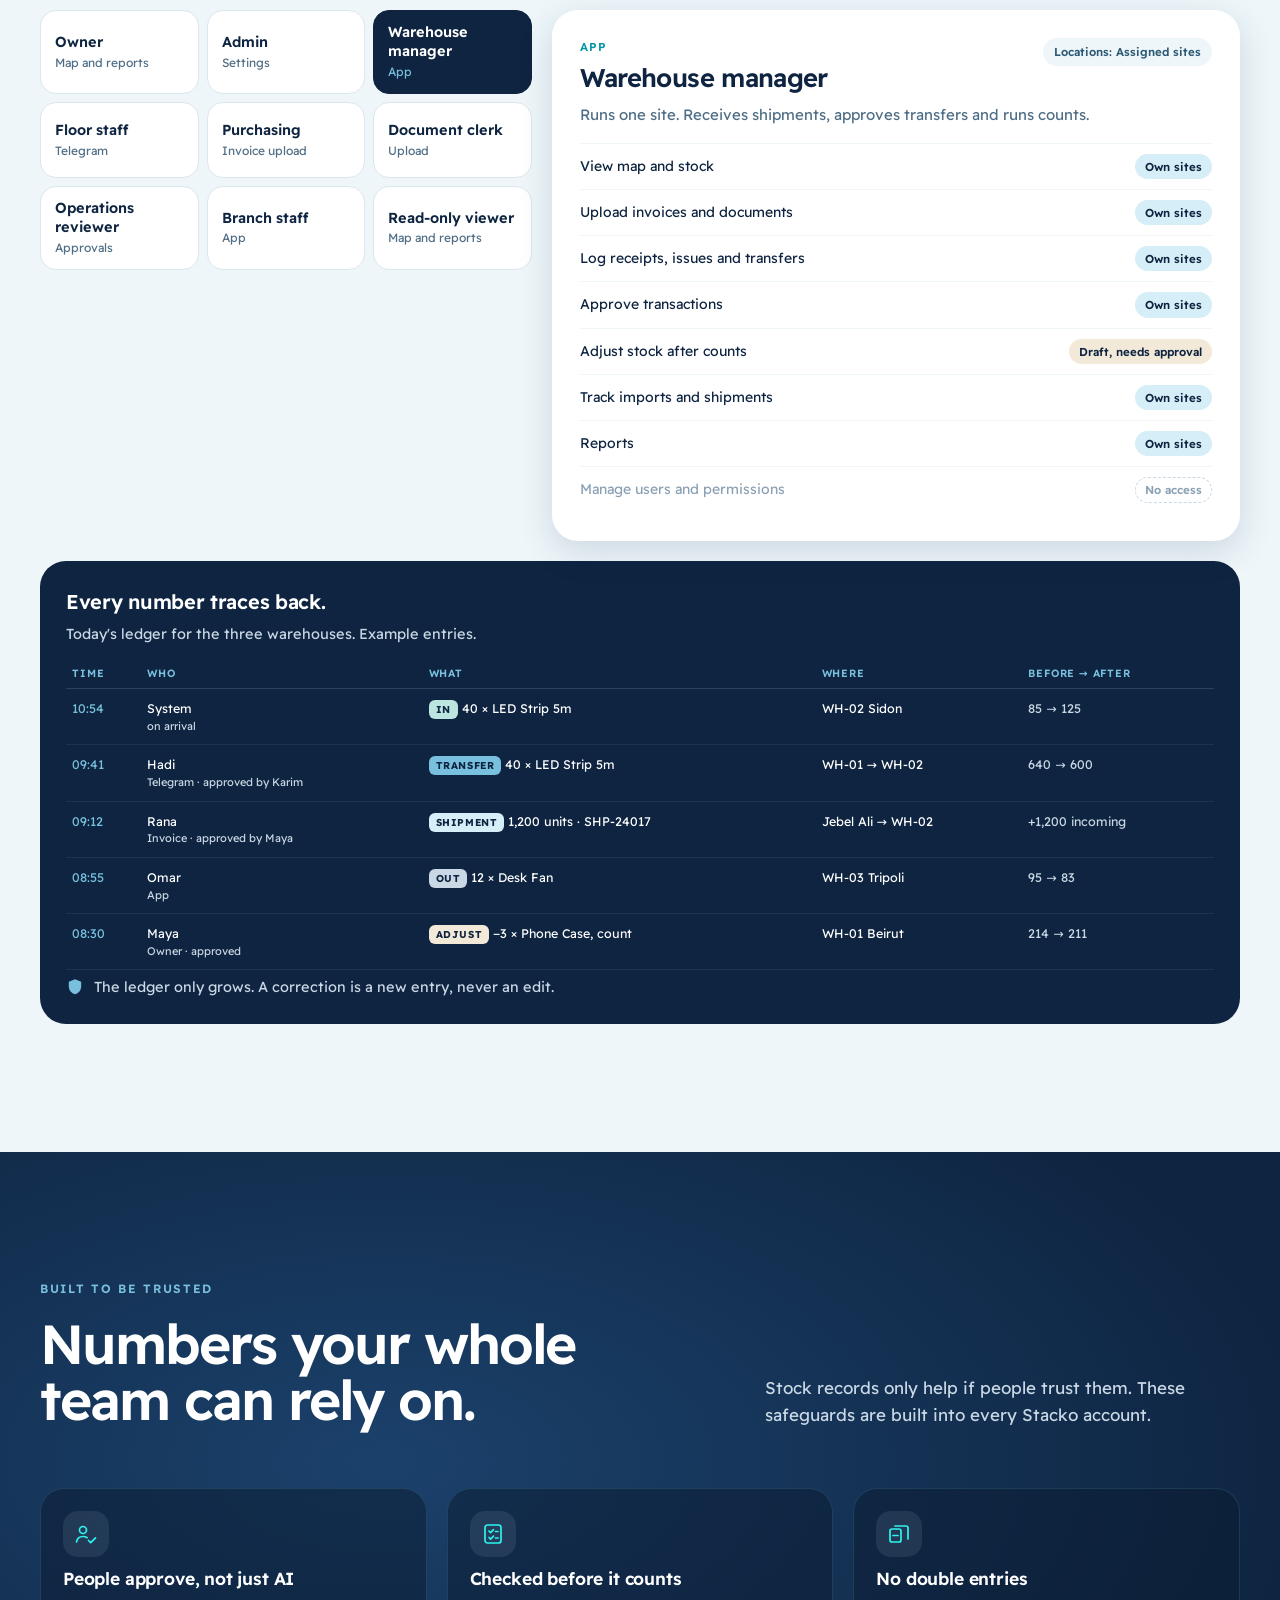
==== commit e86938c9: "Fix styling" ====
--- a/index.html
+++ b/index.html
@@ -43,7 +43,7 @@
 <link rel="preconnect" href="https://fonts.gstatic.com" crossorigin>
 <link rel="stylesheet" href="https://fonts.googleapis.com/css2?family=Audiowide&family=Noto+Kufi+Arabic:wght@500;600;700&family=Readex+Pro:wght@300;400;500;600;700&display=swap">
 <link rel="preload" href="/assets/images/hero-map.webp" as="image" type="image/webp" fetchpriority="high">
-<link rel="stylesheet" href="/assets/css/style.css">
+<link rel="stylesheet" href="/assets/css/style.css?v=20261116">
 
 <!-- Structured data -->
 <script type="application/ld+json">
@@ -716,6 +716,6 @@
   </div>
 </footer>
 
-<script src="/assets/js/main.js" defer></script>
+<script src="/assets/js/main.js?v=20261116" defer></script>
 </body>
 </html>
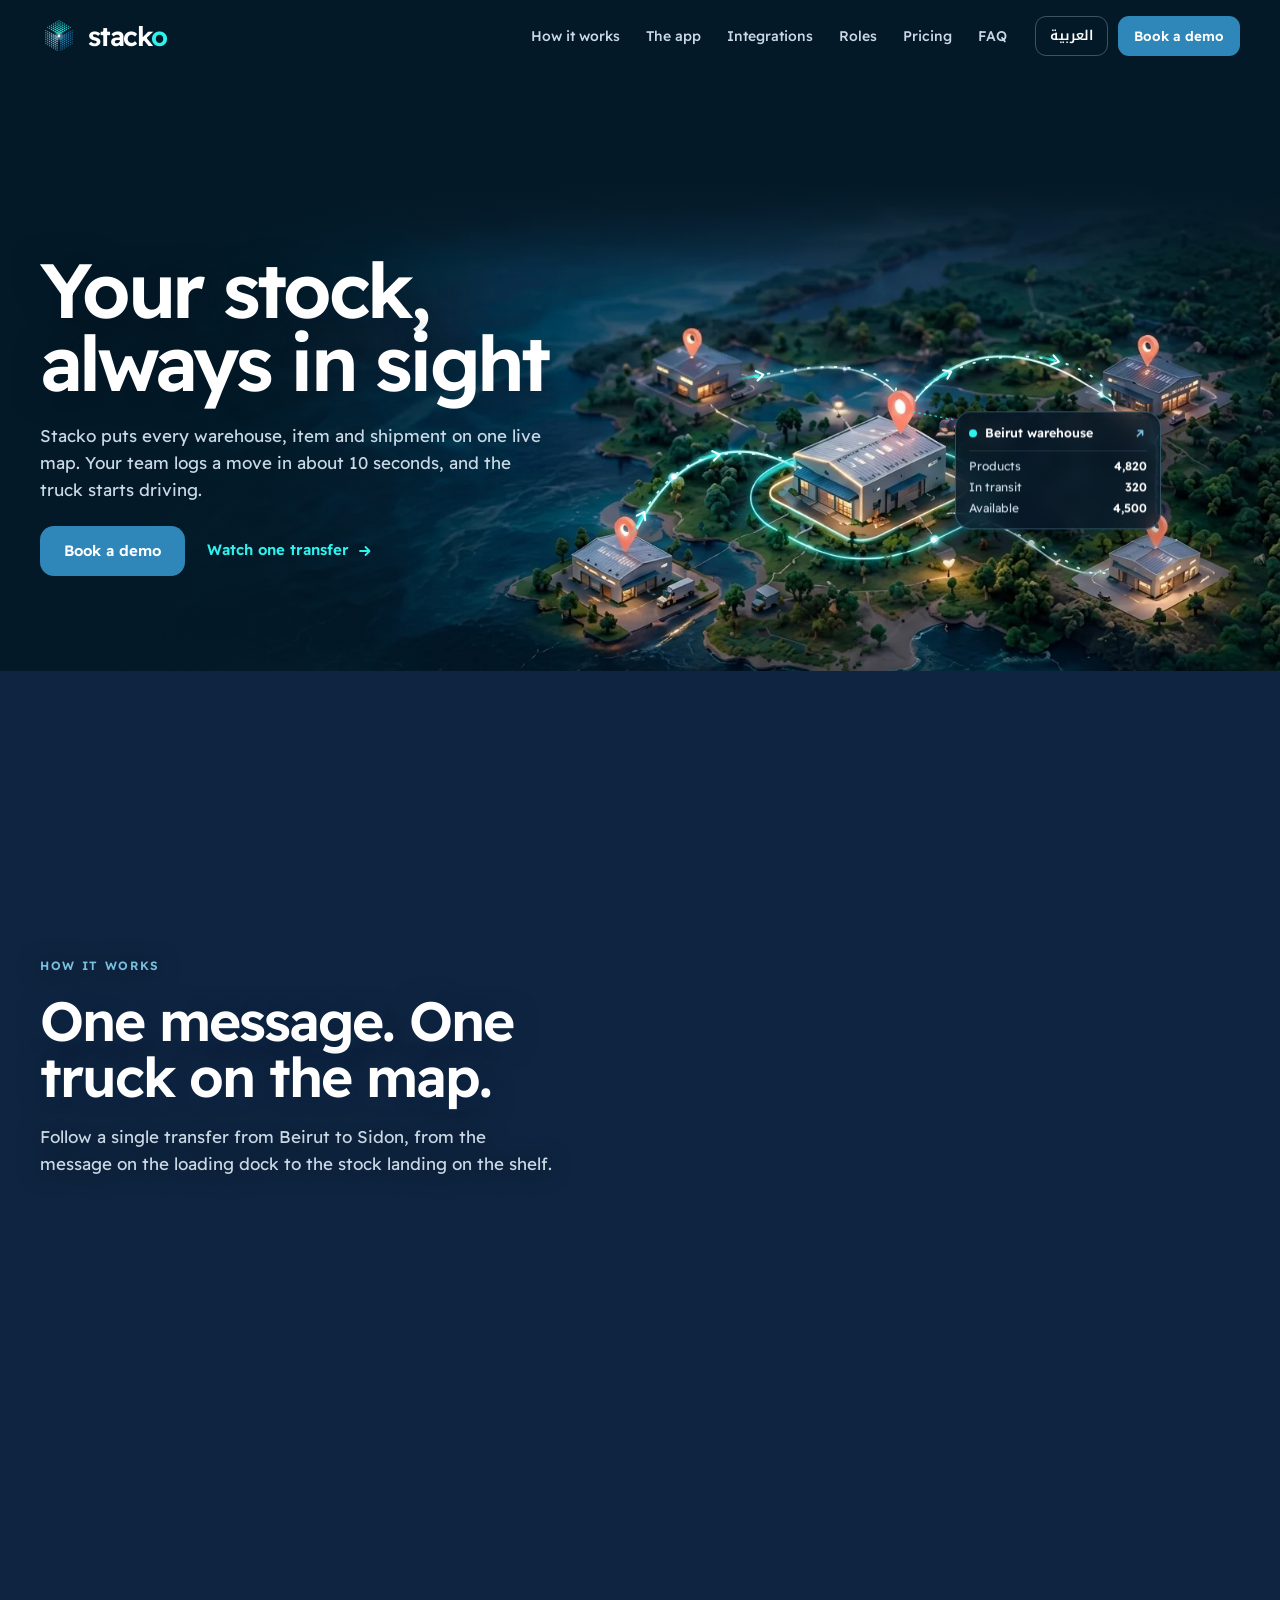
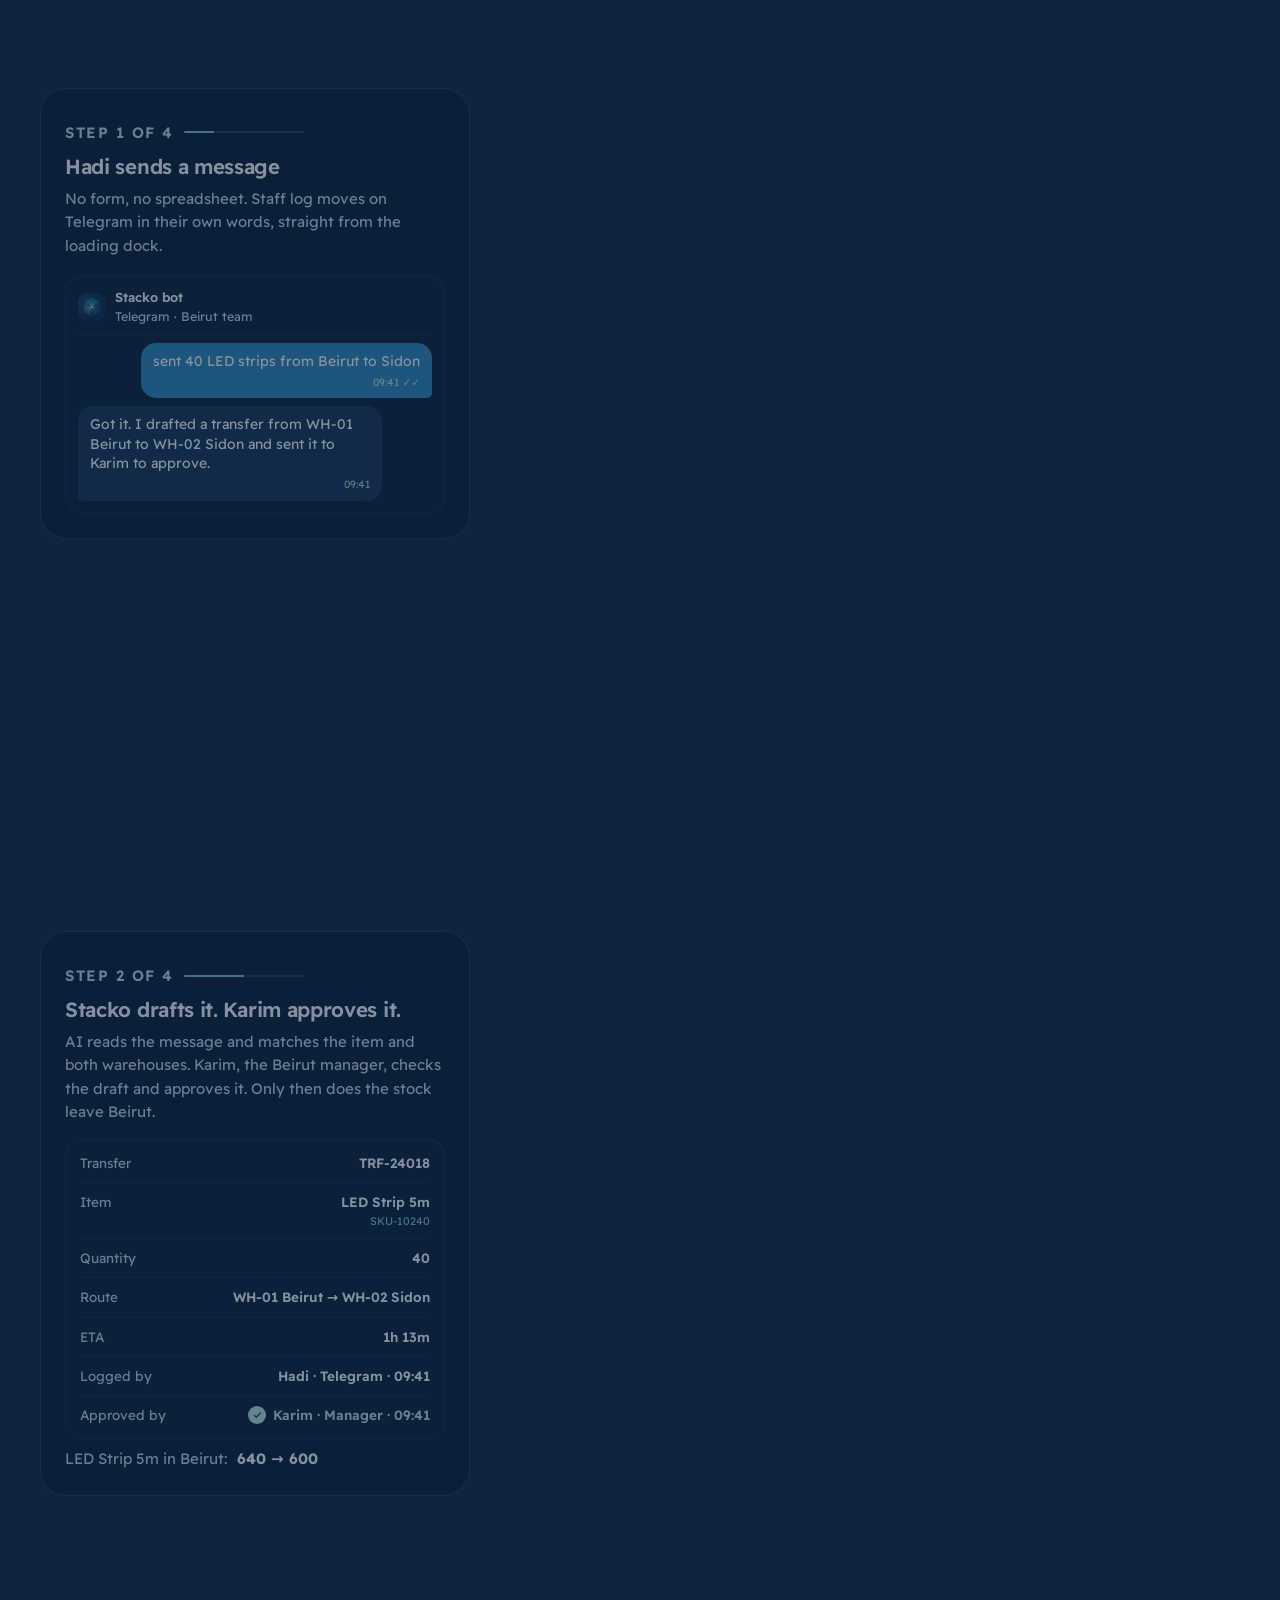
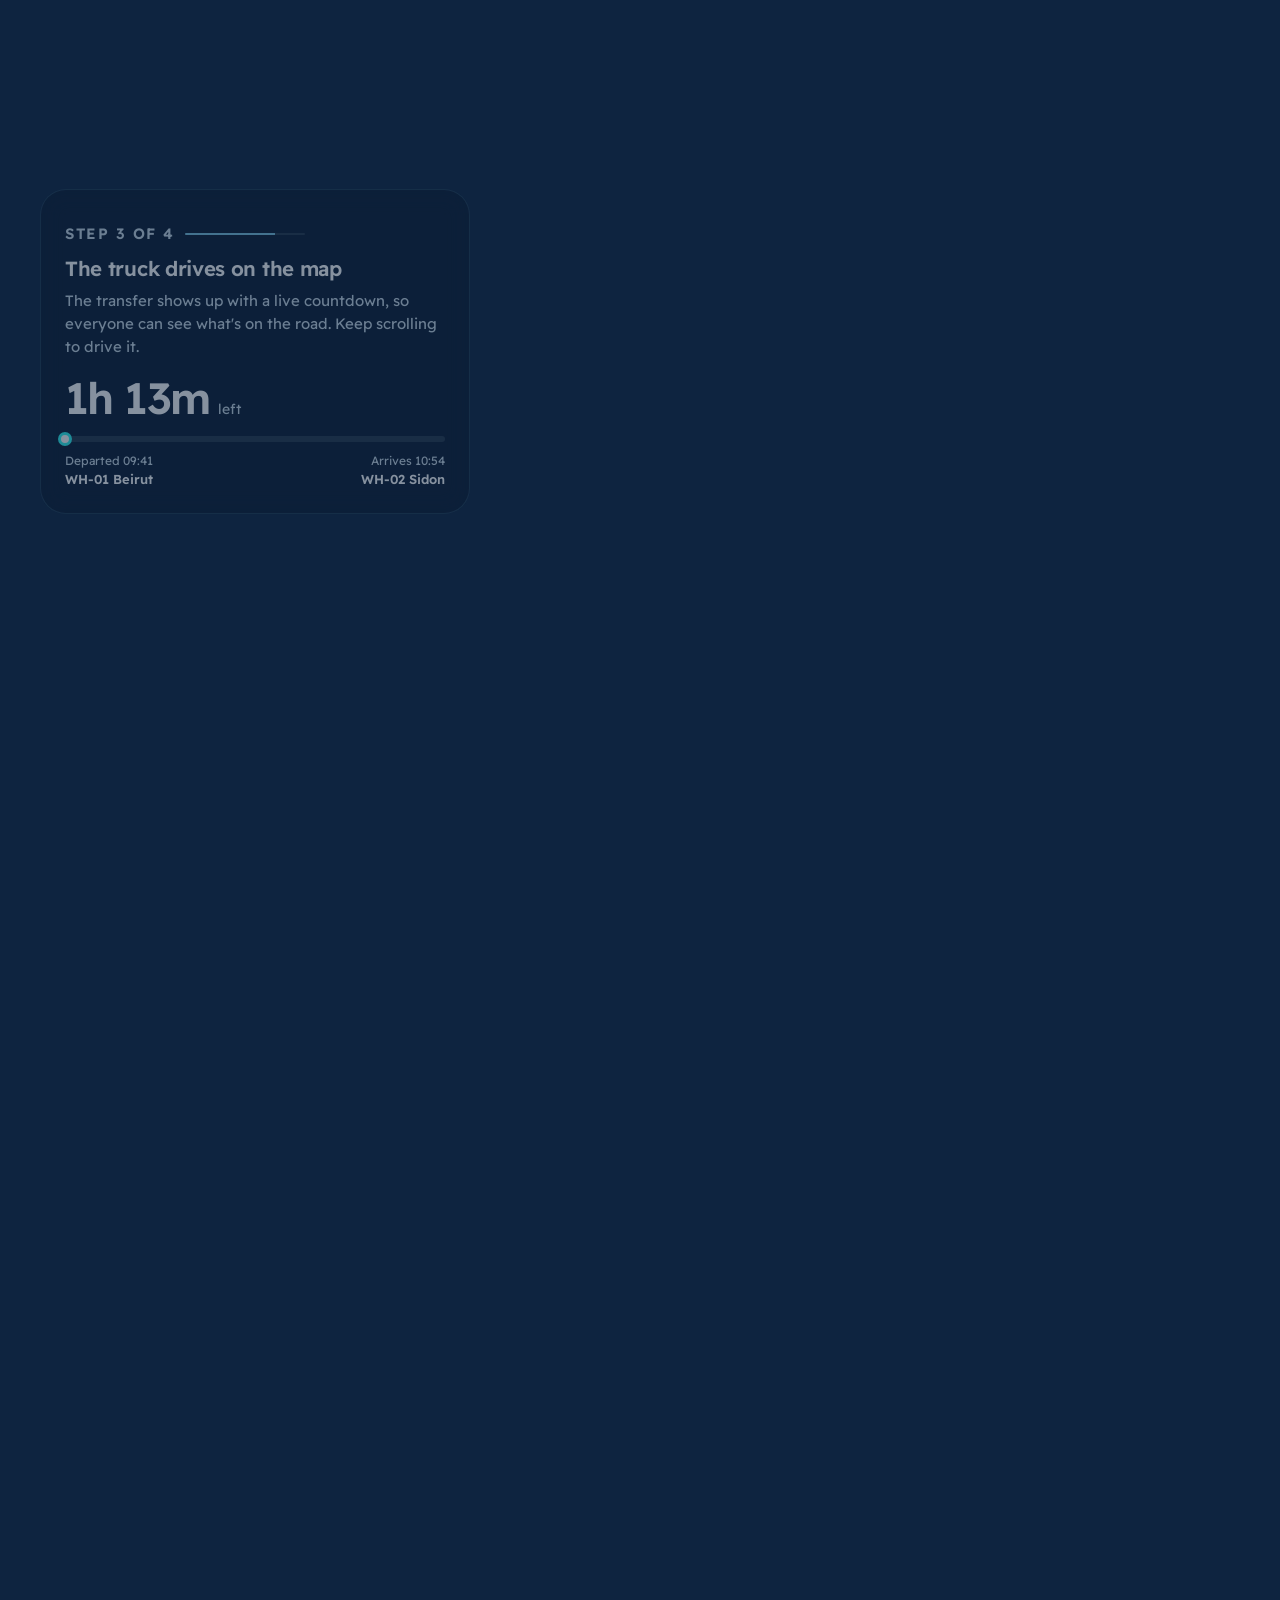
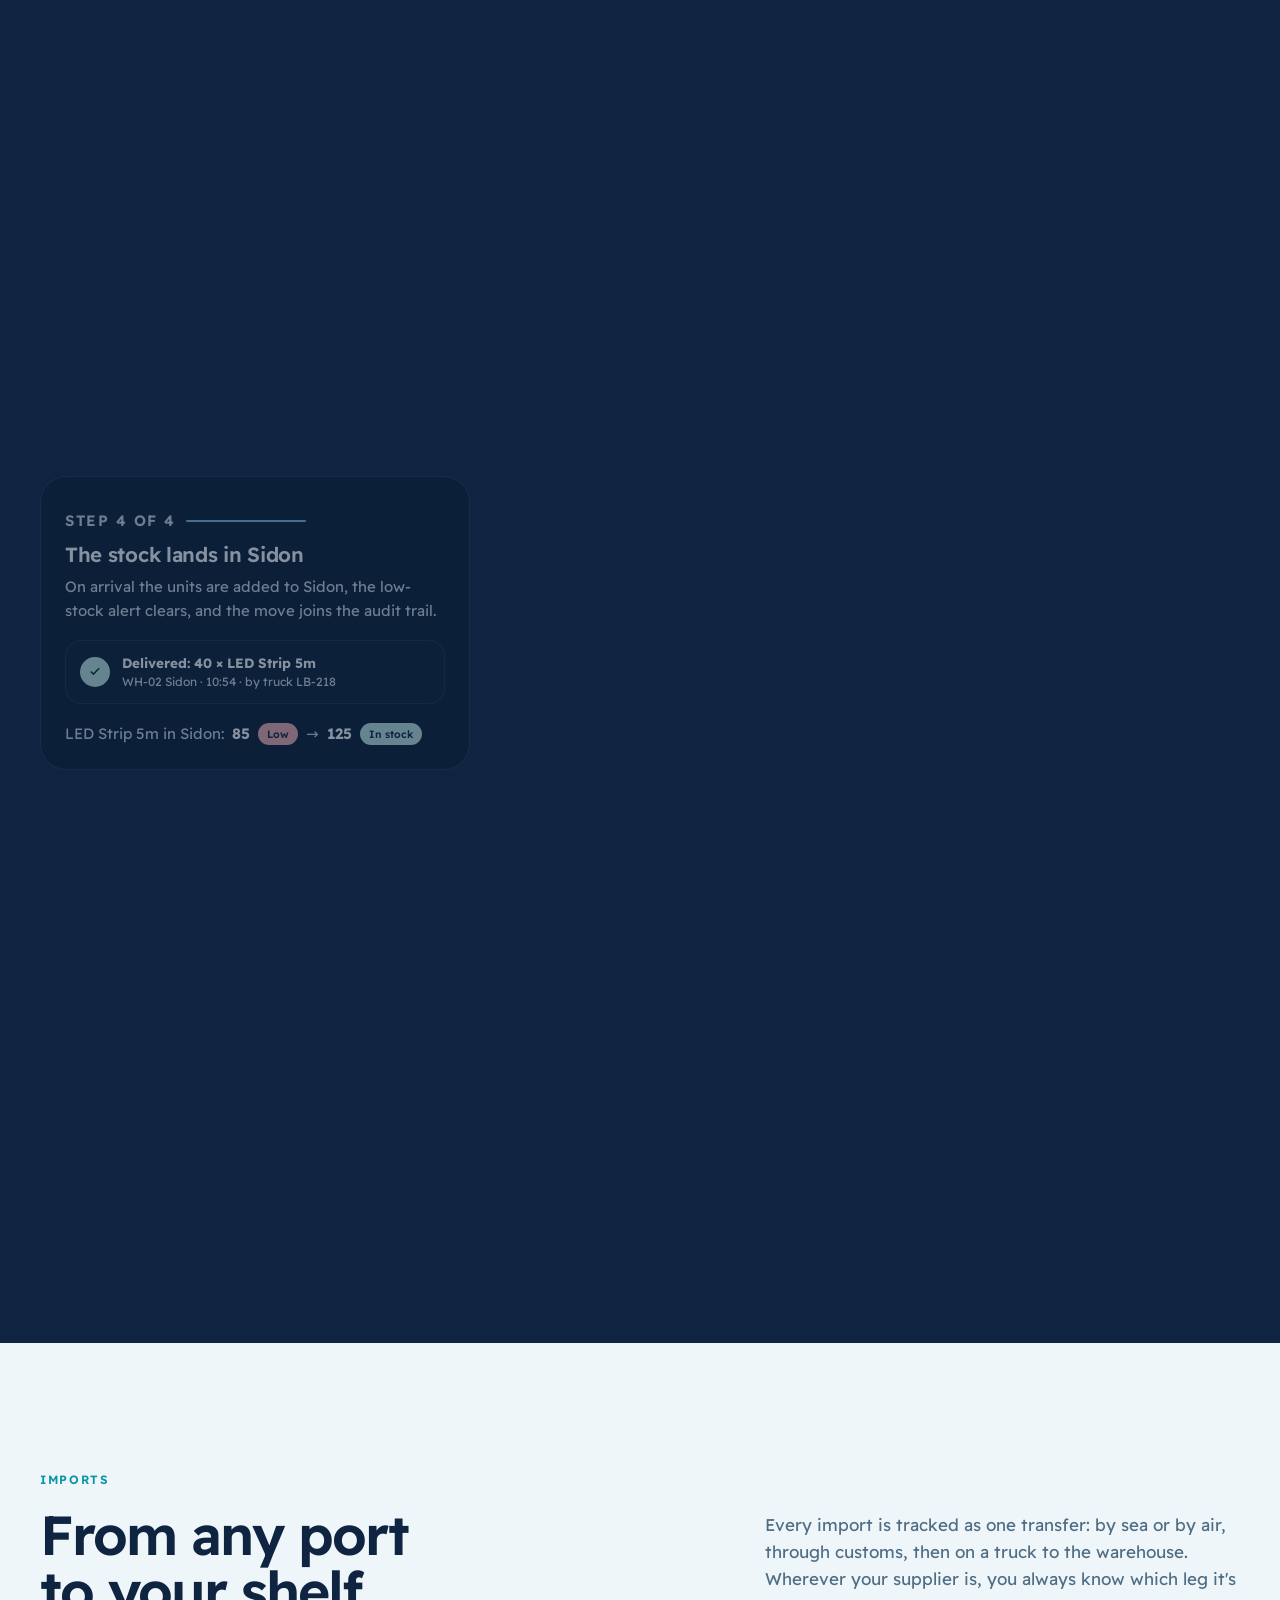
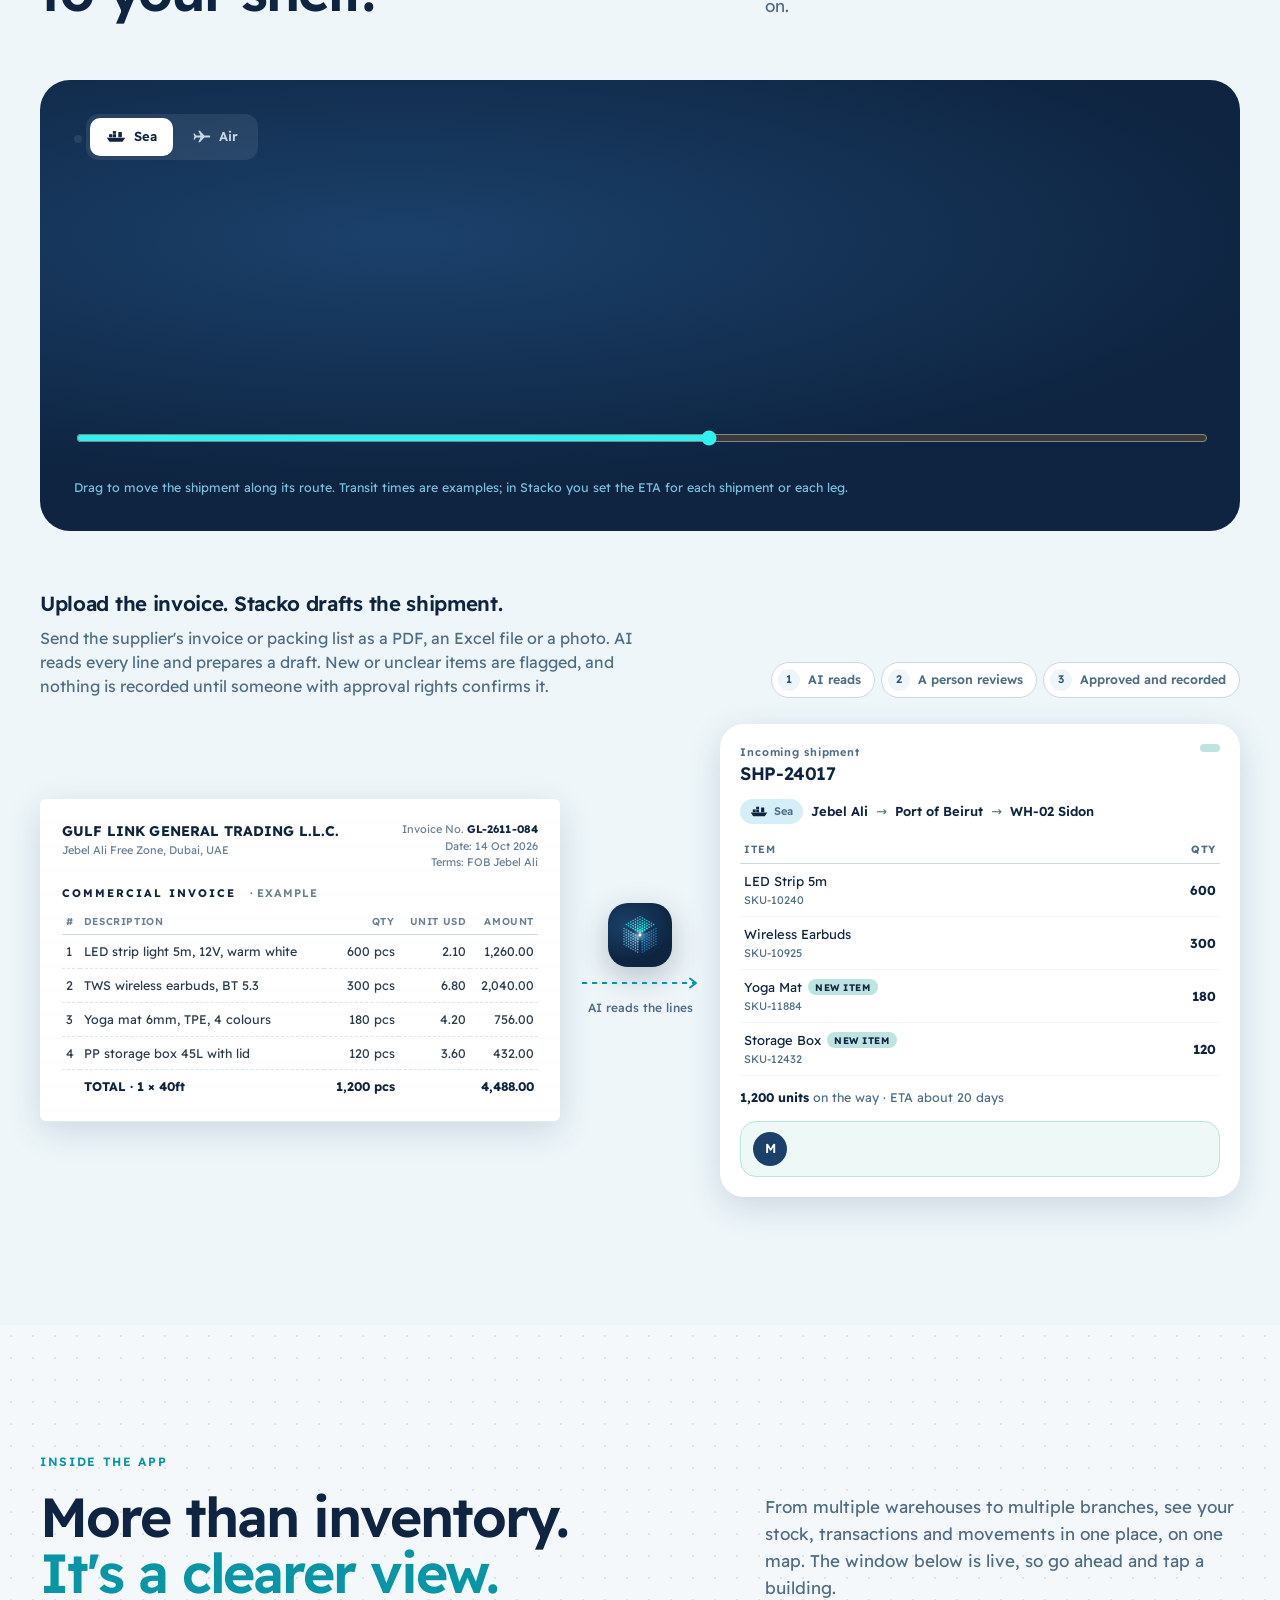
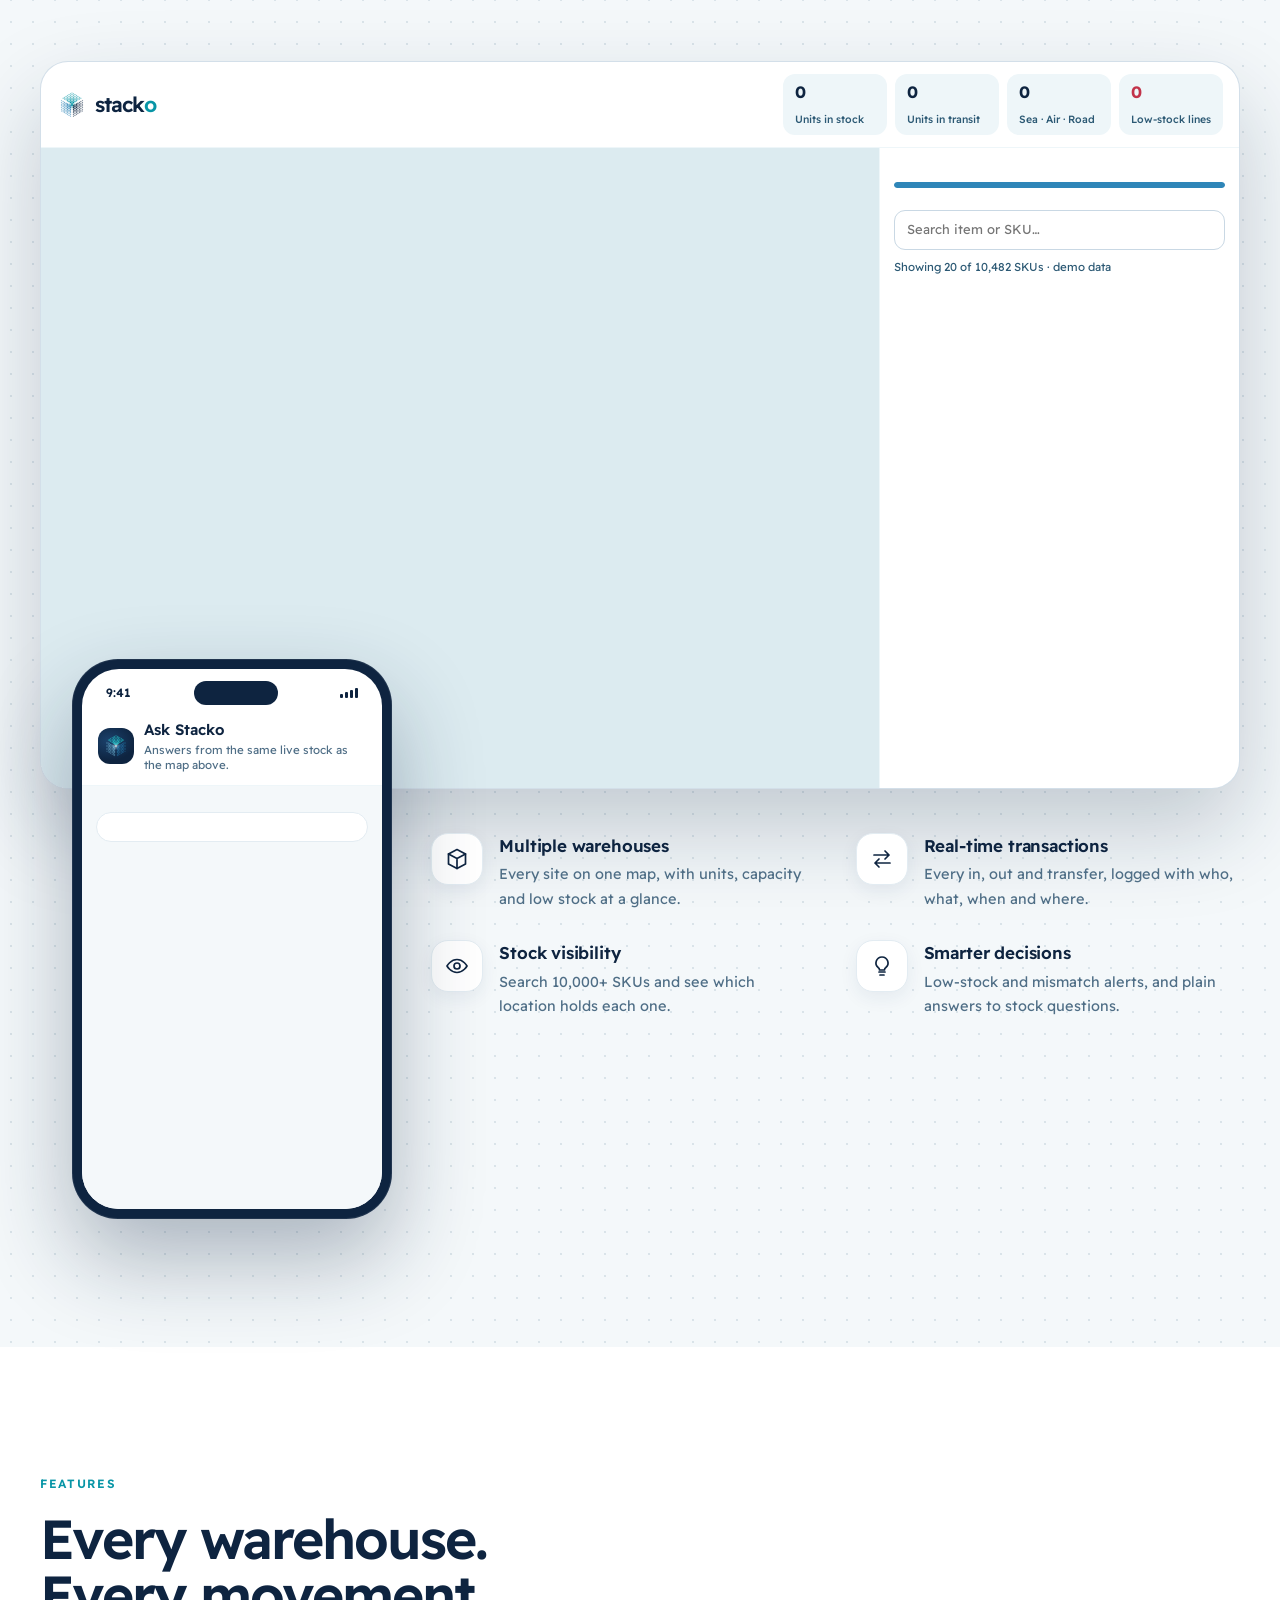
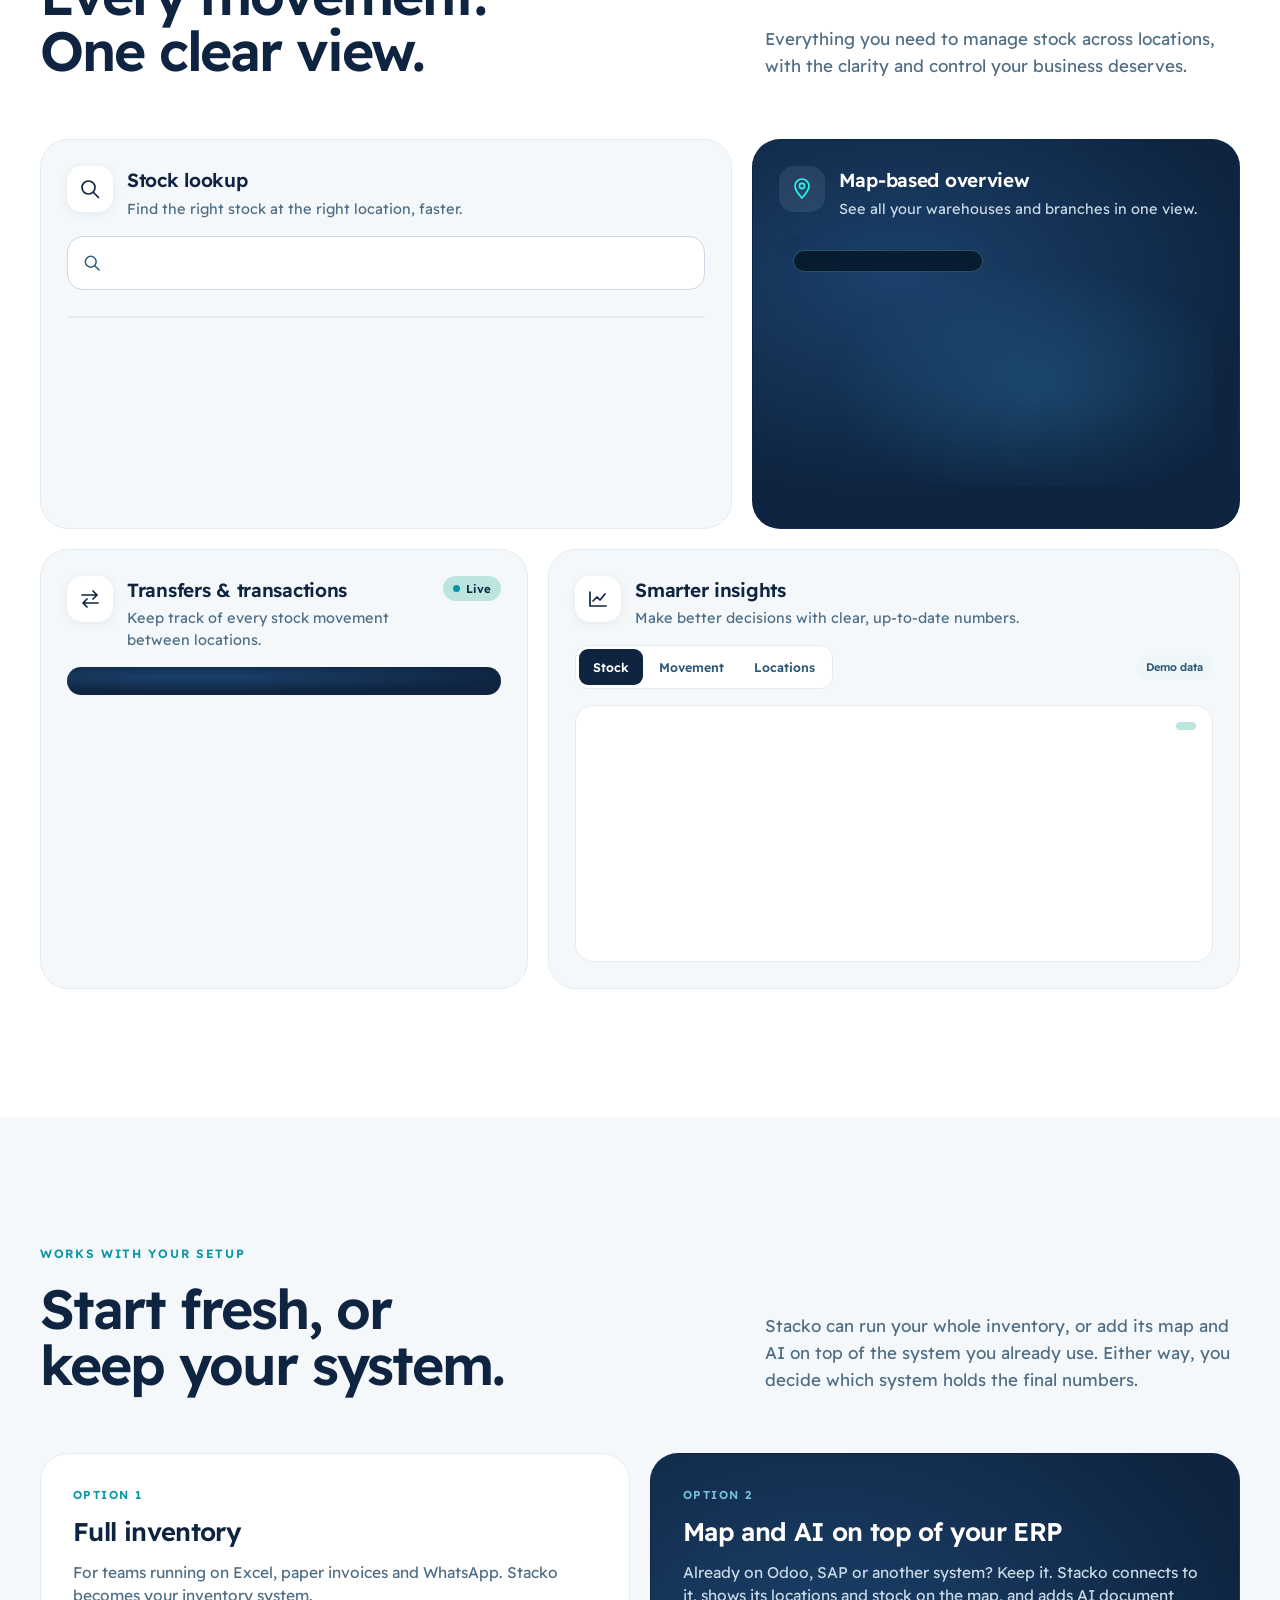
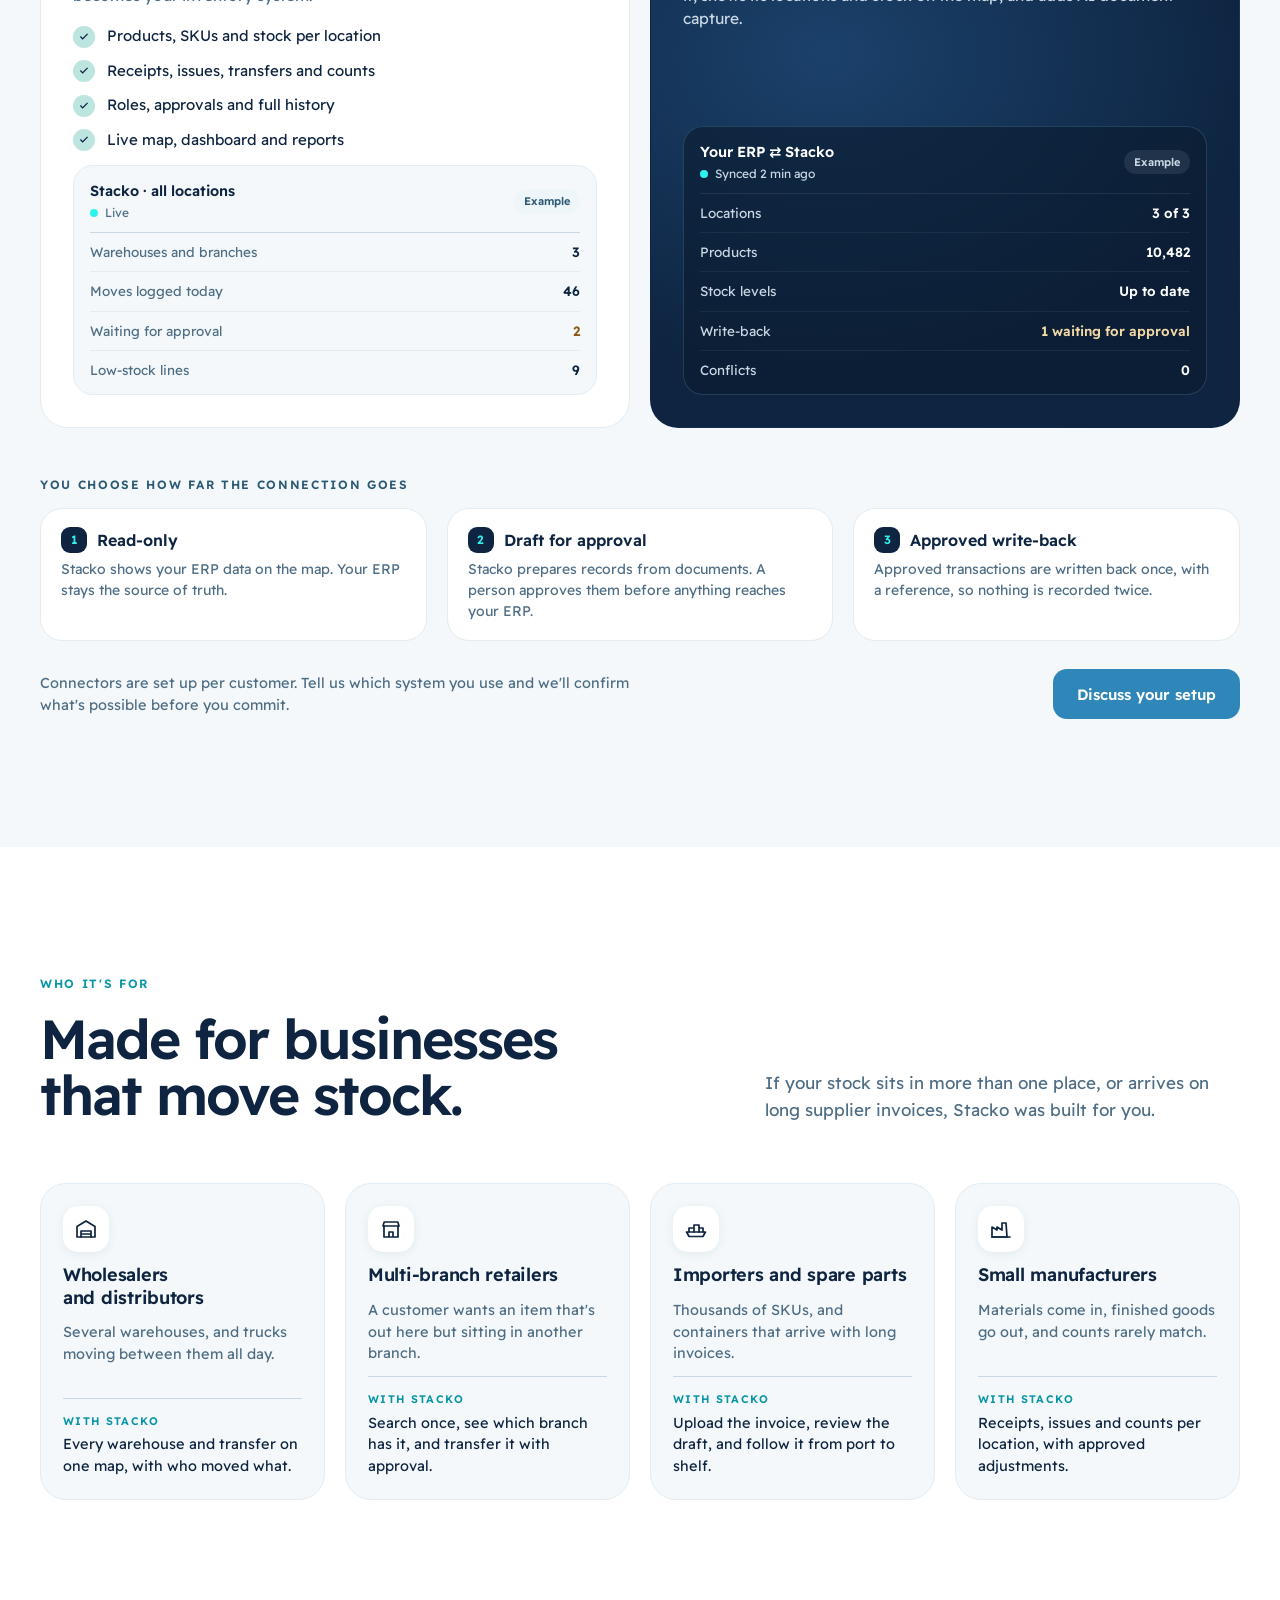
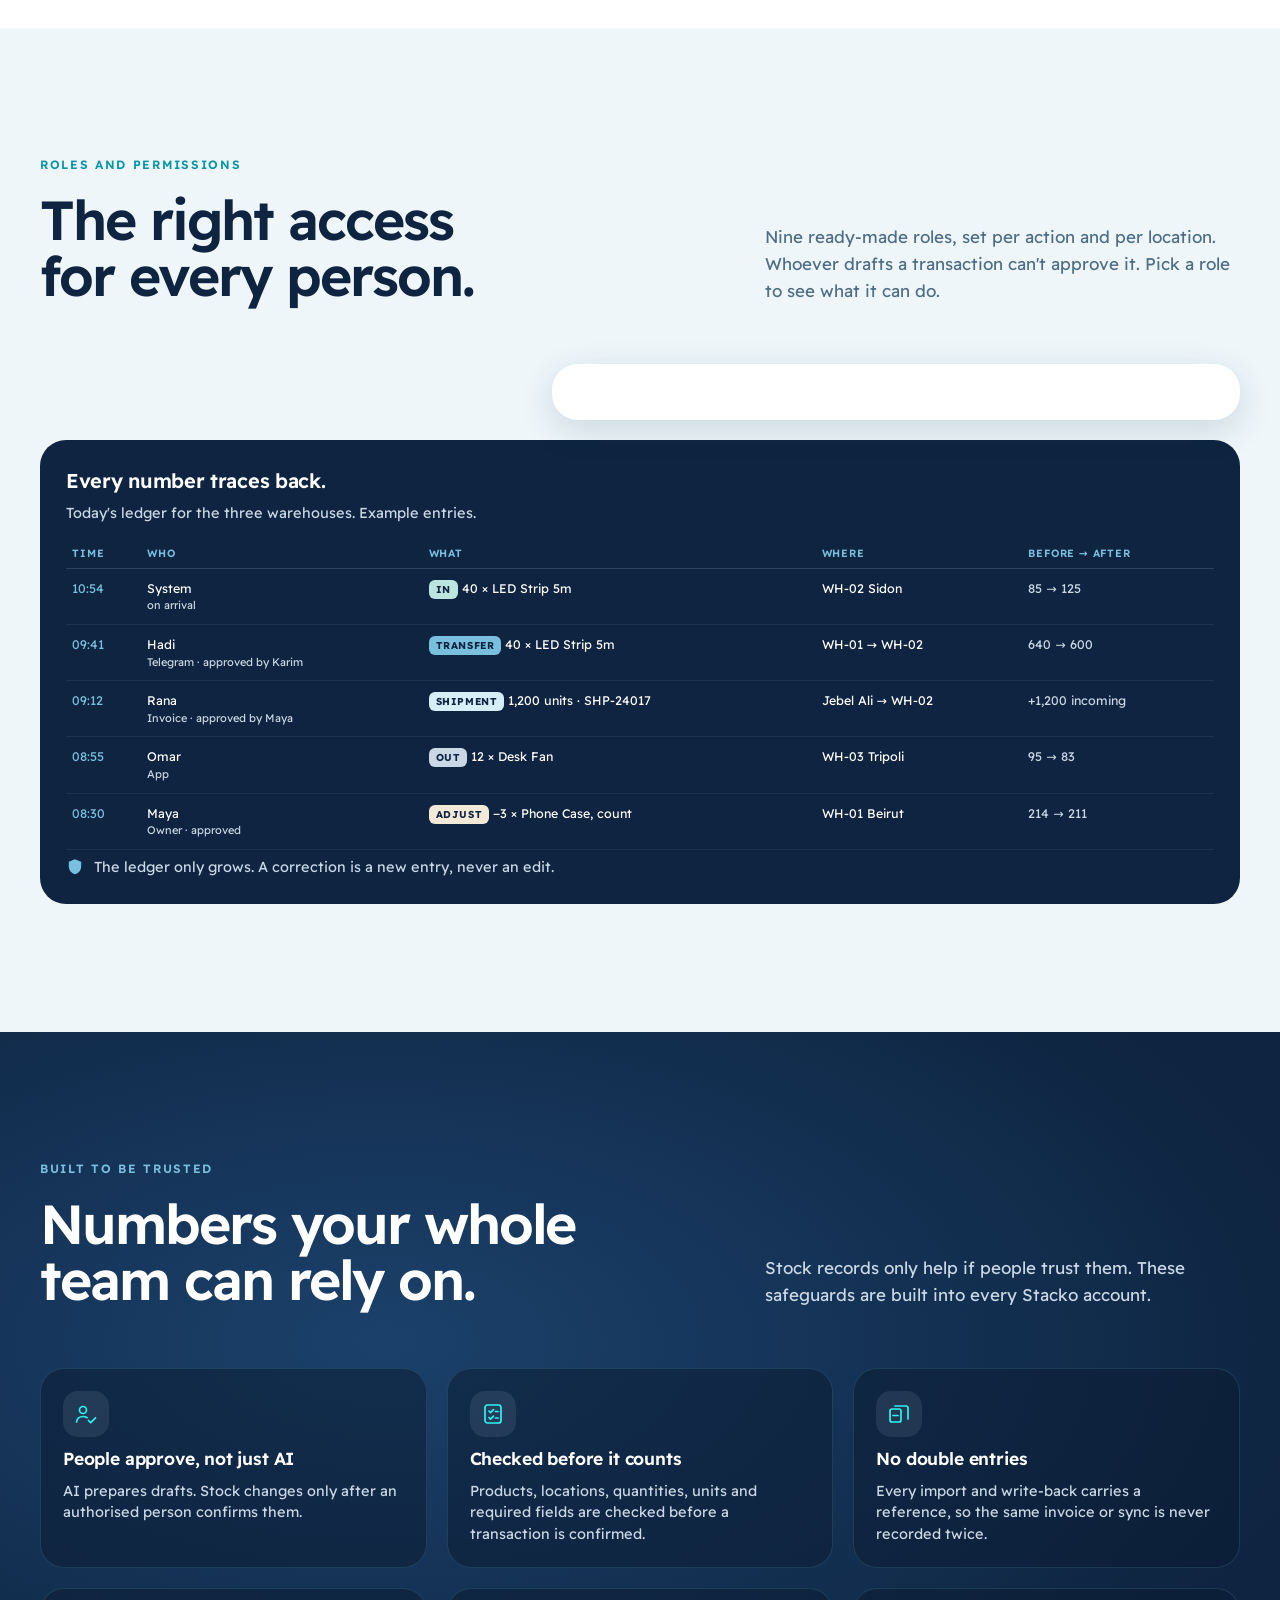
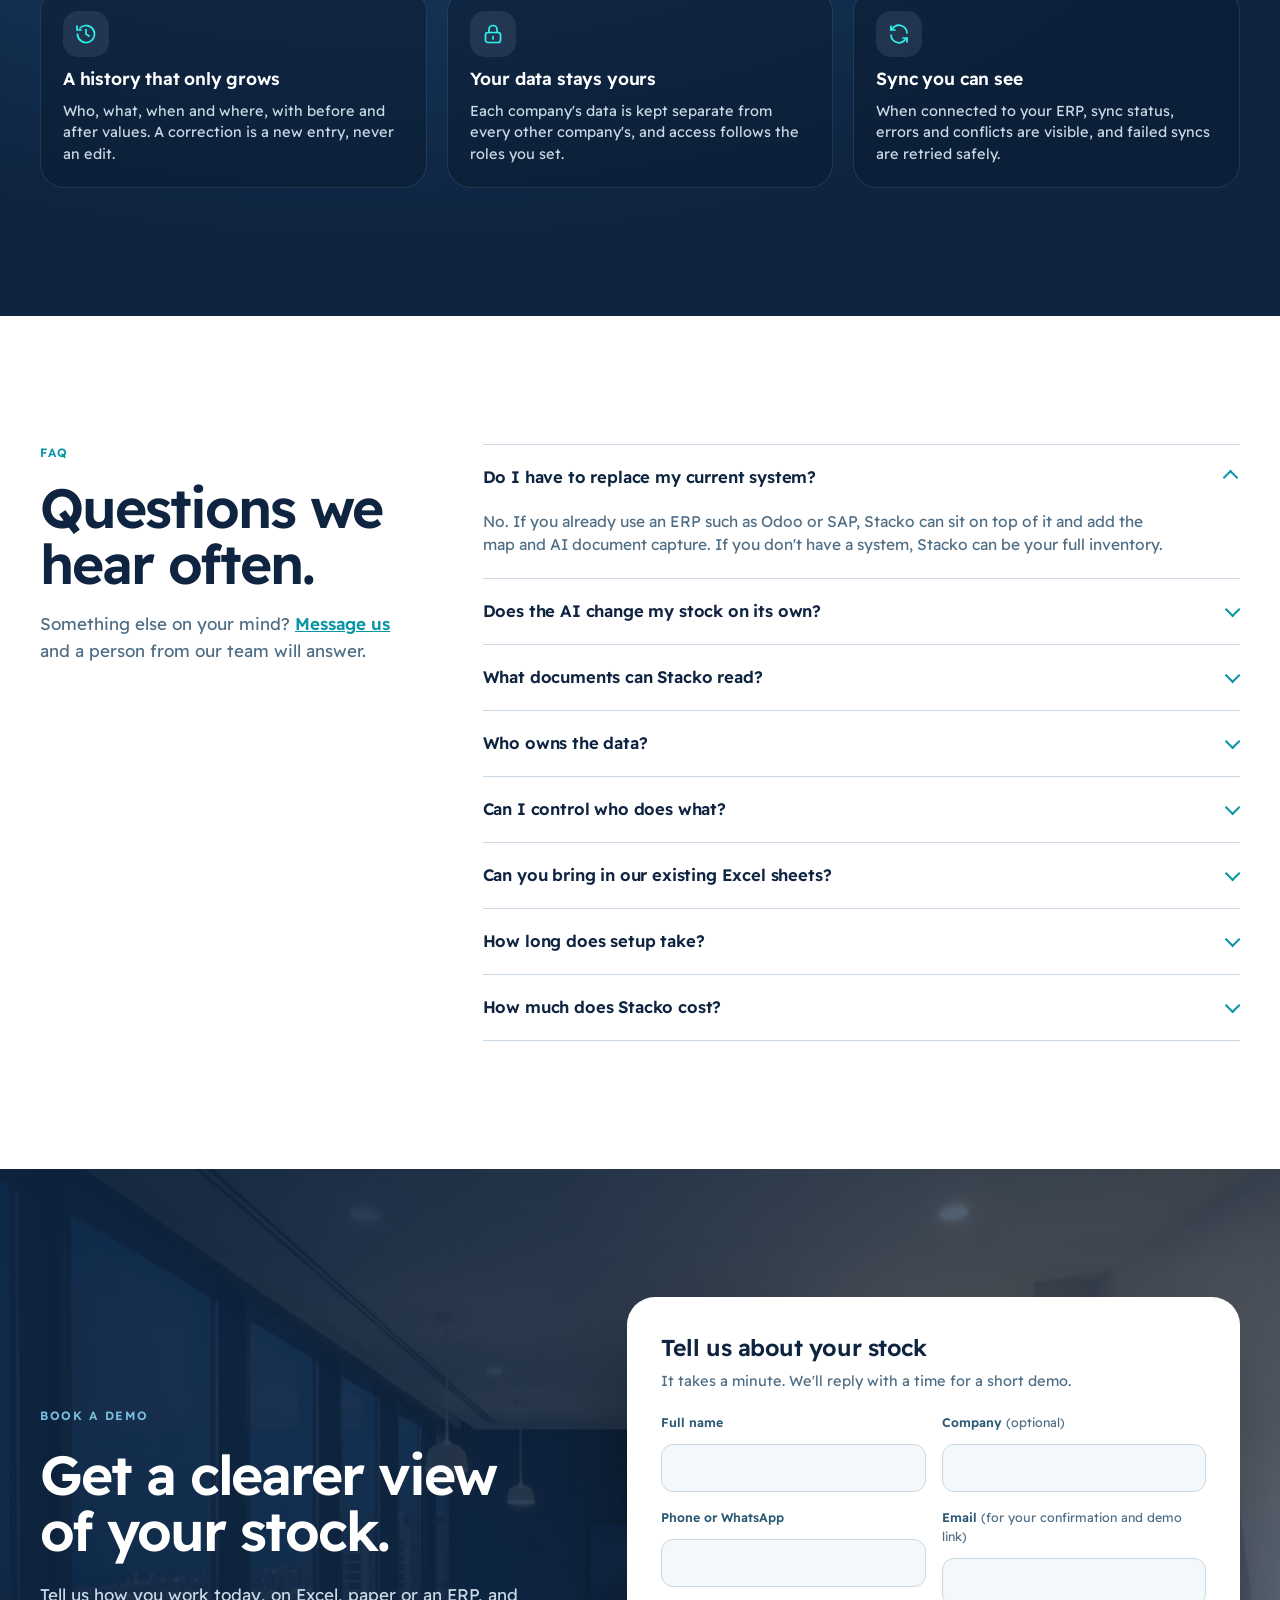
==== commit ad6563d5: "Fix footer BKG" ====
--- a/index.html
+++ b/index.html
@@ -43,7 +43,7 @@
 <link rel="preconnect" href="https://fonts.gstatic.com" crossorigin>
 <link rel="stylesheet" href="https://fonts.googleapis.com/css2?family=Audiowide&family=Noto+Kufi+Arabic:wght@500;600;700&family=Readex+Pro:wght@300;400;500;600;700&display=swap">
 <link rel="preload" href="/assets/images/hero-map.webp" as="image" type="image/webp" fetchpriority="high">
-<link rel="stylesheet" href="/assets/css/style.css?v=20261116">
+<link rel="stylesheet" href="/assets/css/style.css?v=20261116b">
 
 <!-- Structured data -->
 <script type="application/ld+json">
@@ -235,7 +235,6 @@
 
 <!-- ============ JOURNEY ============ -->
 <section class="journey on-dark" id="how" aria-labelledby="jH">
-  <div class="stage mapbox" id="storyMap"><canvas id="cvStory" aria-hidden="true"></canvas><div class="ov" id="ovStory"></div><p class="note" data-i="stageNote">Illustration · demo data</p></div>
   <div class="steps wrap" id="steps">
     <div class="step intro" data-s="0">
       <div class="intro-copy">
@@ -613,6 +612,7 @@
 
 <!-- ============ CONTACT ============ -->
 <section class="contact on-dark" id="contact" aria-labelledby="ctH">
+  <img class="ct-bg" src="/assets/images/footer-bg.webp" alt="" width="1600" height="893" loading="lazy" decoding="async">
   <div class="wrap ct-grid">
     <div class="ct-copy">
       <p class="eyebrow" data-i="ctEyebrow">Book a demo</p>
@@ -667,7 +667,6 @@
 
 <!-- Site footer: the single source for every page. tools/build-pricing.js copies it (EN from here, AR from ar/index.html). -->
 <footer class="site-ft">
-  <img class="ft-bg" src="/assets/images/footer-bg.webp" alt="" width="1600" height="893" loading="lazy" decoding="async">
   <div class="wrap ft-in">
     <div class="ft-cta">
       <div>
@@ -716,6 +715,6 @@
   </div>
 </footer>
 
-<script src="/assets/js/main.js?v=20261116" defer></script>
+<script src="/assets/js/main.js?v=20261116b" defer></script>
 </body>
 </html>
--- a/assets/css/style.css
+++ b/assets/css/style.css
@@ -683,7 +683,11 @@
 html[lang=ar] :is(.su-card h3,.uc h3,.rl-top h3,.rl-pick b,.ts-item h3,.fq-list summary,.mode b){font-family:var(--f-ar);font-weight:700;letter-spacing:0}
 
 /* ---------- contact ---------- */
-.contact{background:var(--night-bg);color:#fff;padding-block:clamp(84px,10vw,150px)}
+.contact{position:relative;isolation:isolate;overflow:hidden;background:var(--abyss);color:#fff;padding-block:clamp(84px,10vw,150px)}
+.ct-bg{position:absolute;inset:0;z-index:-2;width:100%;height:100%;object-fit:cover;object-position:center 40%}
+.contact::before{content:"";position:absolute;inset:0;z-index:-1;background:linear-gradient(90deg,rgba(14,36,64,.94) 0%,rgba(14,36,64,.86) 45%,rgba(14,36,64,.62) 100%)}
+html[dir=rtl] .contact::before{background:linear-gradient(270deg,rgba(14,36,64,.94) 0%,rgba(14,36,64,.86) 45%,rgba(14,36,64,.62) 100%)}
+@media(max-width:900px){.contact::before{background:rgba(14,36,64,.9)}}
 .ct-grid{display:grid;grid-template-columns:minmax(0,5fr) minmax(0,6fr);gap:clamp(36px,6vw,96px);align-items:start}
 .ct-copy{display:flex;flex-direction:column;gap:22px;position:sticky;top:110px}
 .reach{display:grid;gap:10px;margin-top:6px;max-width:440px}
@@ -733,9 +737,7 @@
 
 /* ---------- footer ---------- */
 /* Photo (BG-04, the Stacko office at evening) under a near-black overlay, then the content. */
-.site-ft{position:relative;isolation:isolate;overflow:hidden;background:#05101d;color:var(--visor)}
-.ft-bg{position:absolute;inset:0;z-index:-2;width:100%;height:100%;object-fit:cover;object-position:center 40%}
-.site-ft::before{content:"";position:absolute;inset:0;z-index:-1;background:linear-gradient(180deg,rgba(3,9,17,.80) 0%,rgba(3,9,17,.88) 45%,rgba(3,9,17,.96) 100%)}
+.site-ft{position:relative;background:var(--deepest);color:var(--visor);border-top:1px solid rgba(201,216,228,.12)}
 .ft-in{padding-block:clamp(56px,7vw,96px) calc(28px + env(safe-area-inset-bottom,0px))}
 .ft-cta{display:flex;flex-wrap:wrap;align-items:center;justify-content:space-between;gap:20px 40px;padding-bottom:clamp(32px,4vw,48px);border-bottom:1px solid rgba(201,216,228,.14)}
 .ft-big{font-size:clamp(28px,3.4vw,46px);font-weight:600;letter-spacing:-.03em;line-height:1.1;color:#fff}
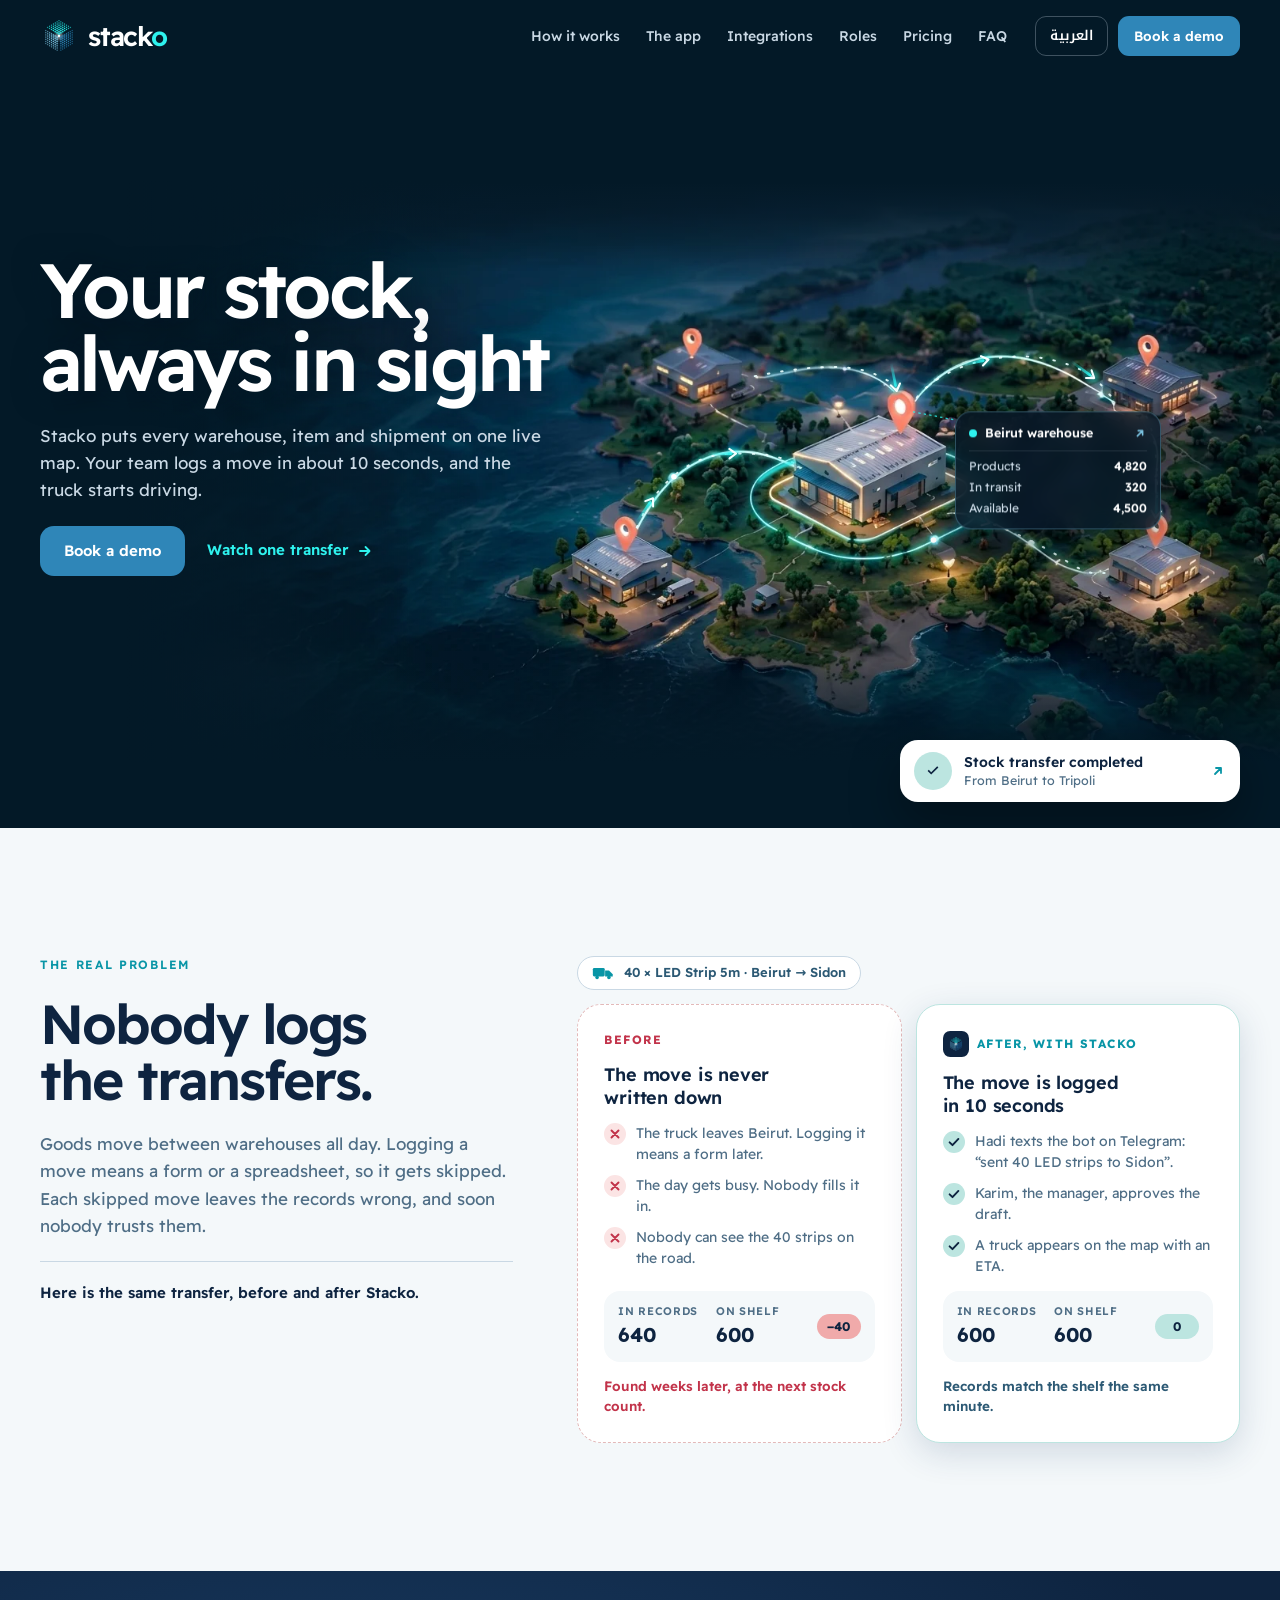
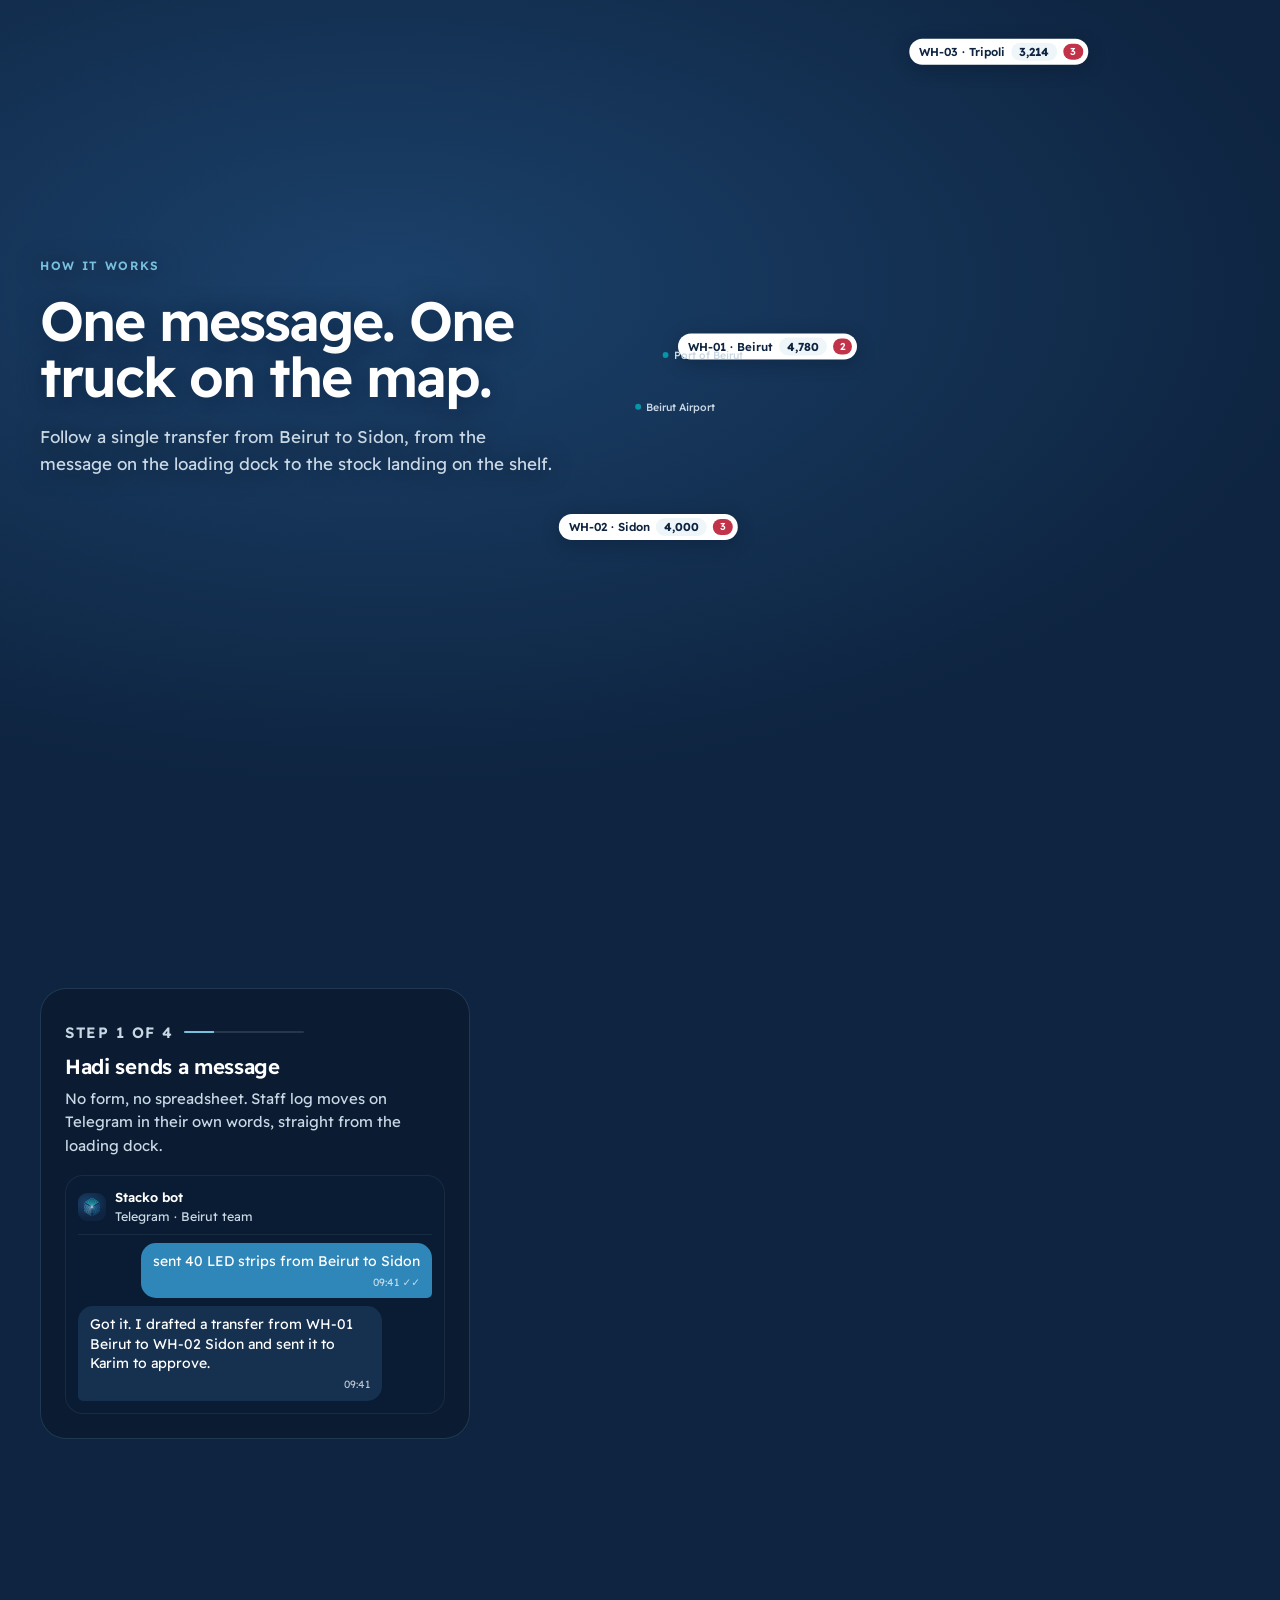
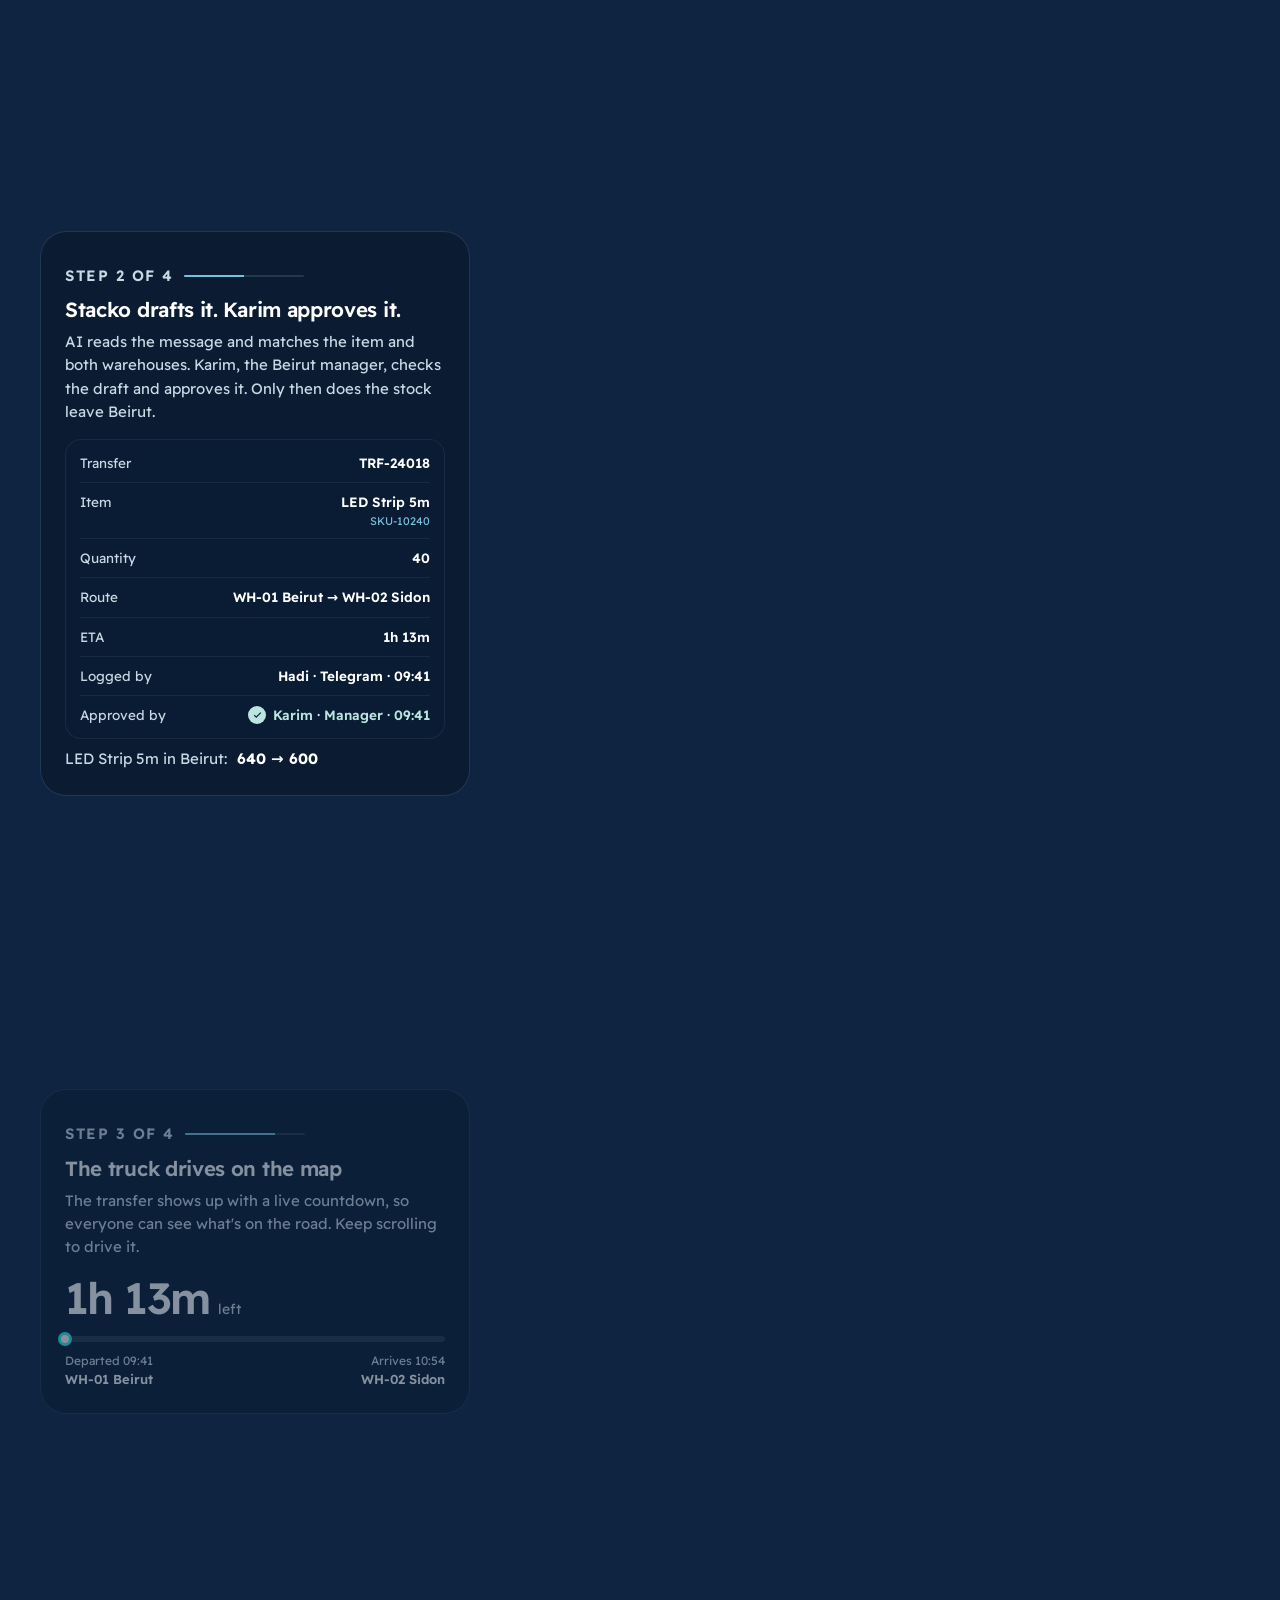
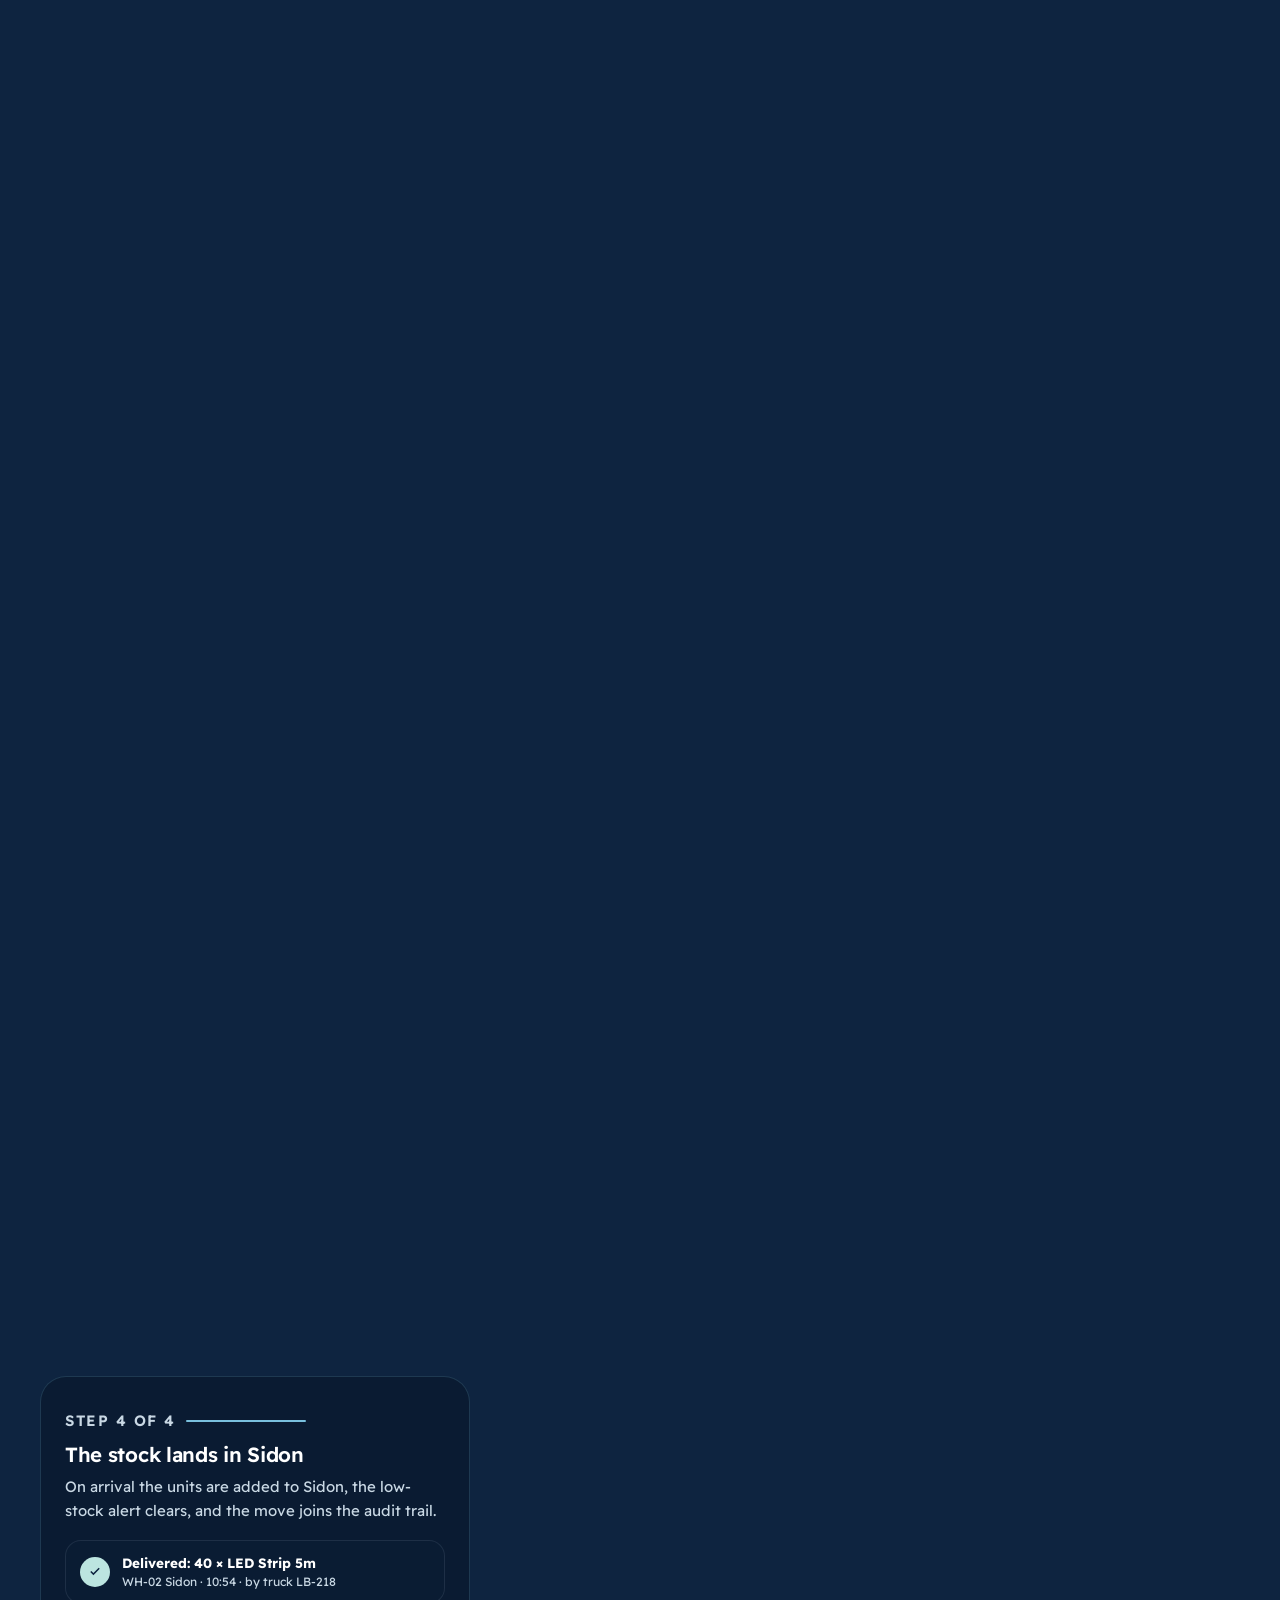
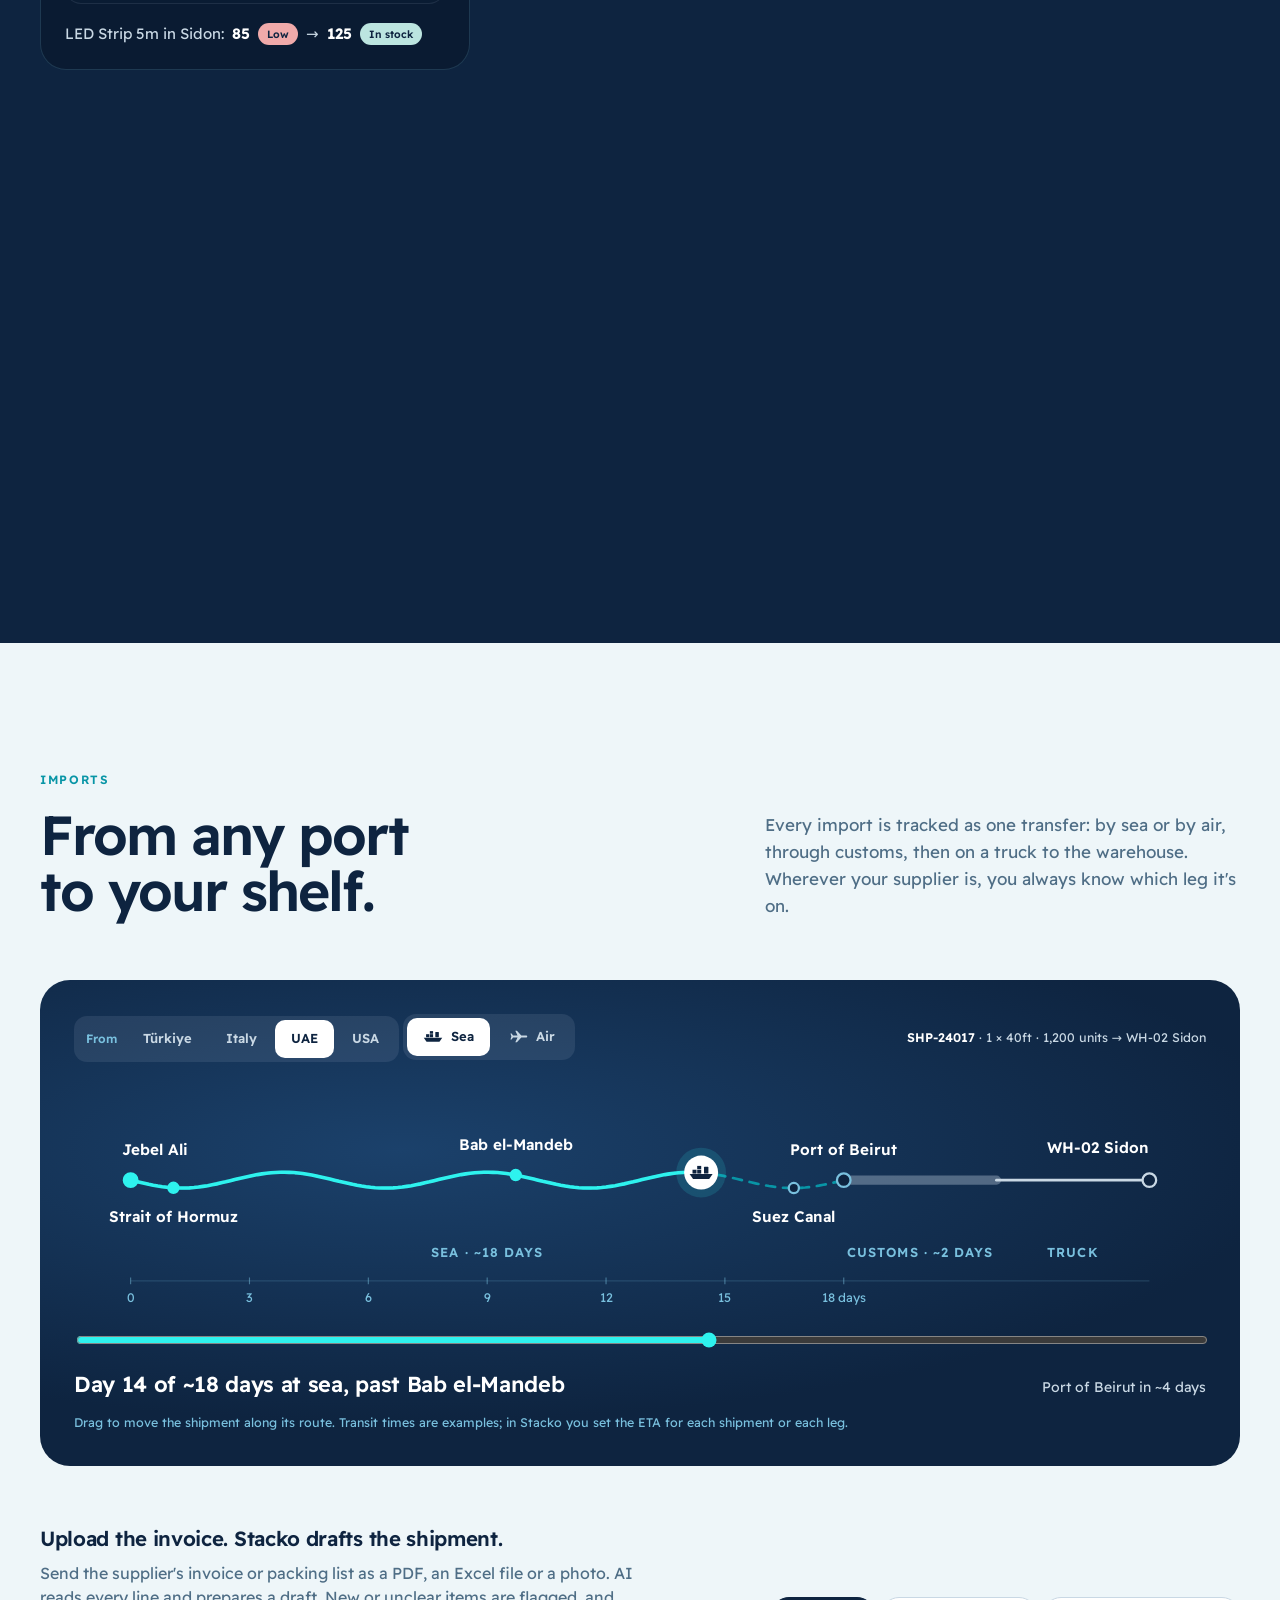
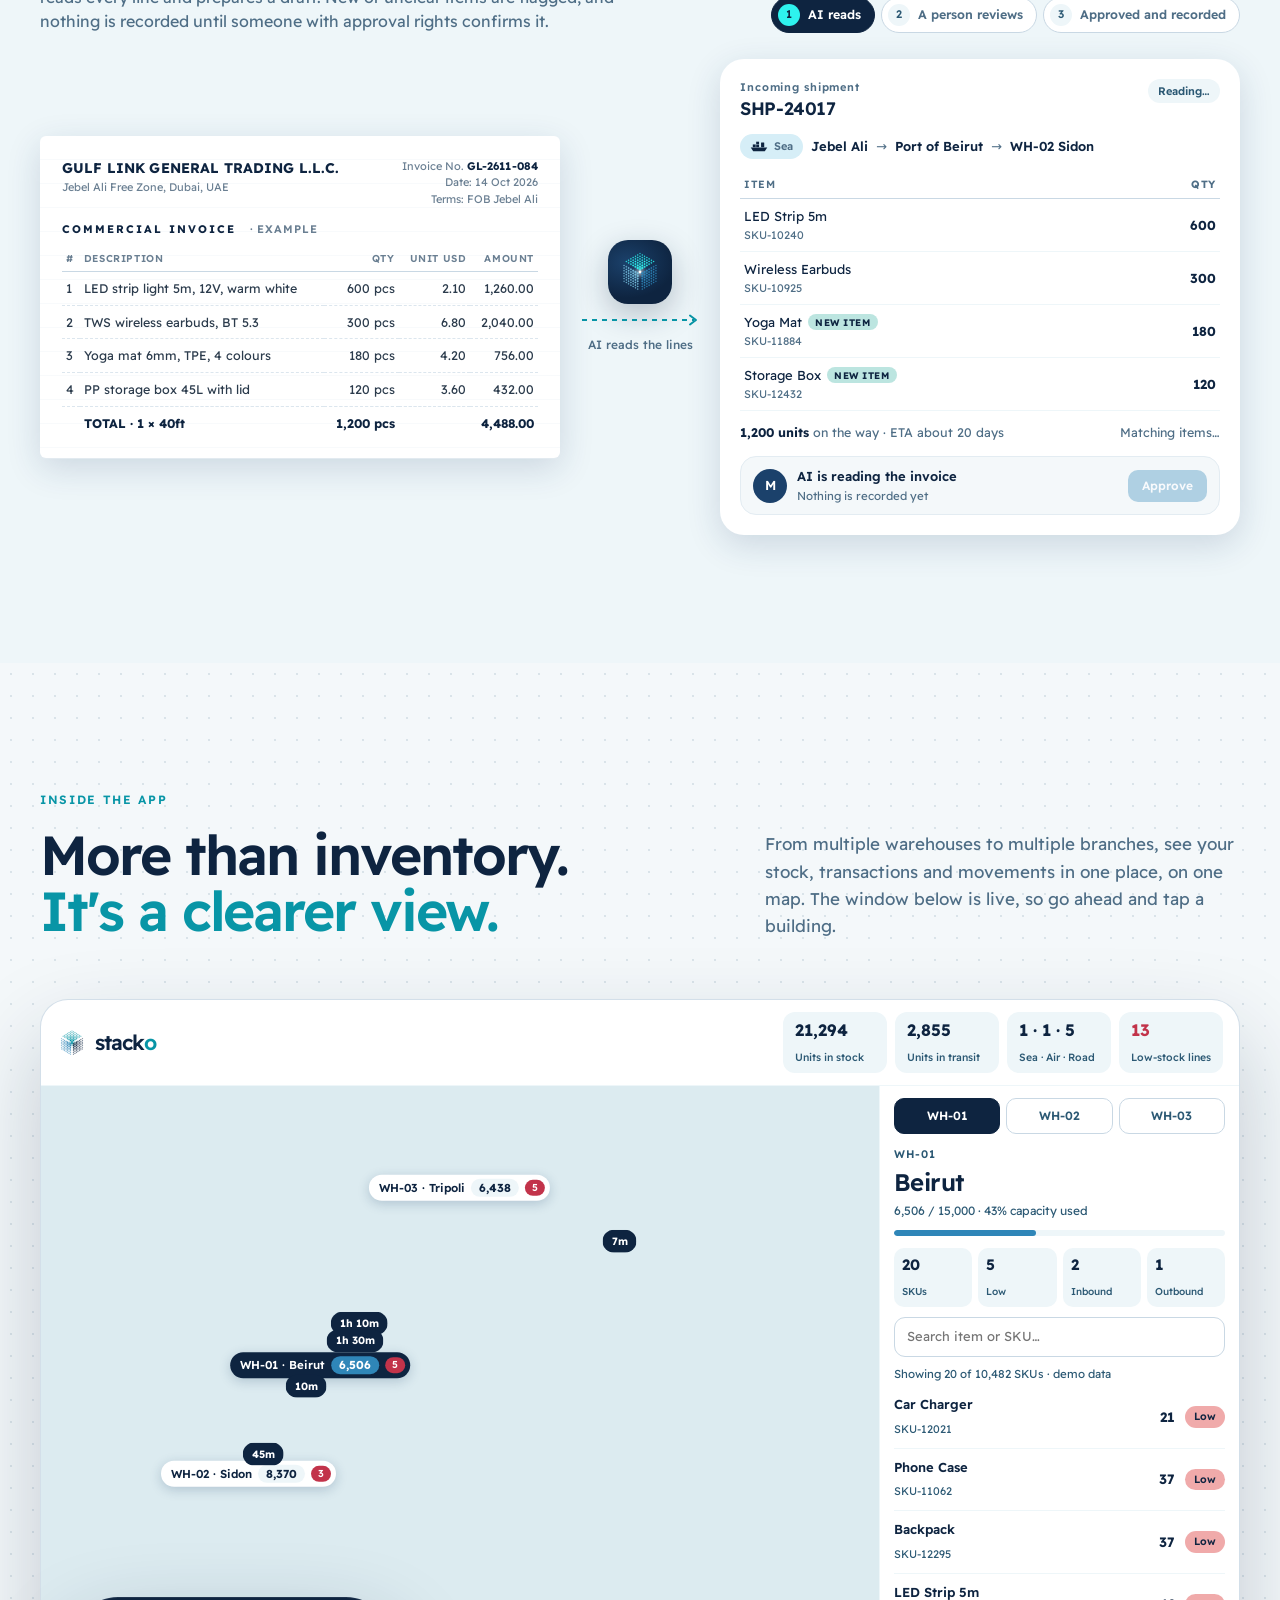
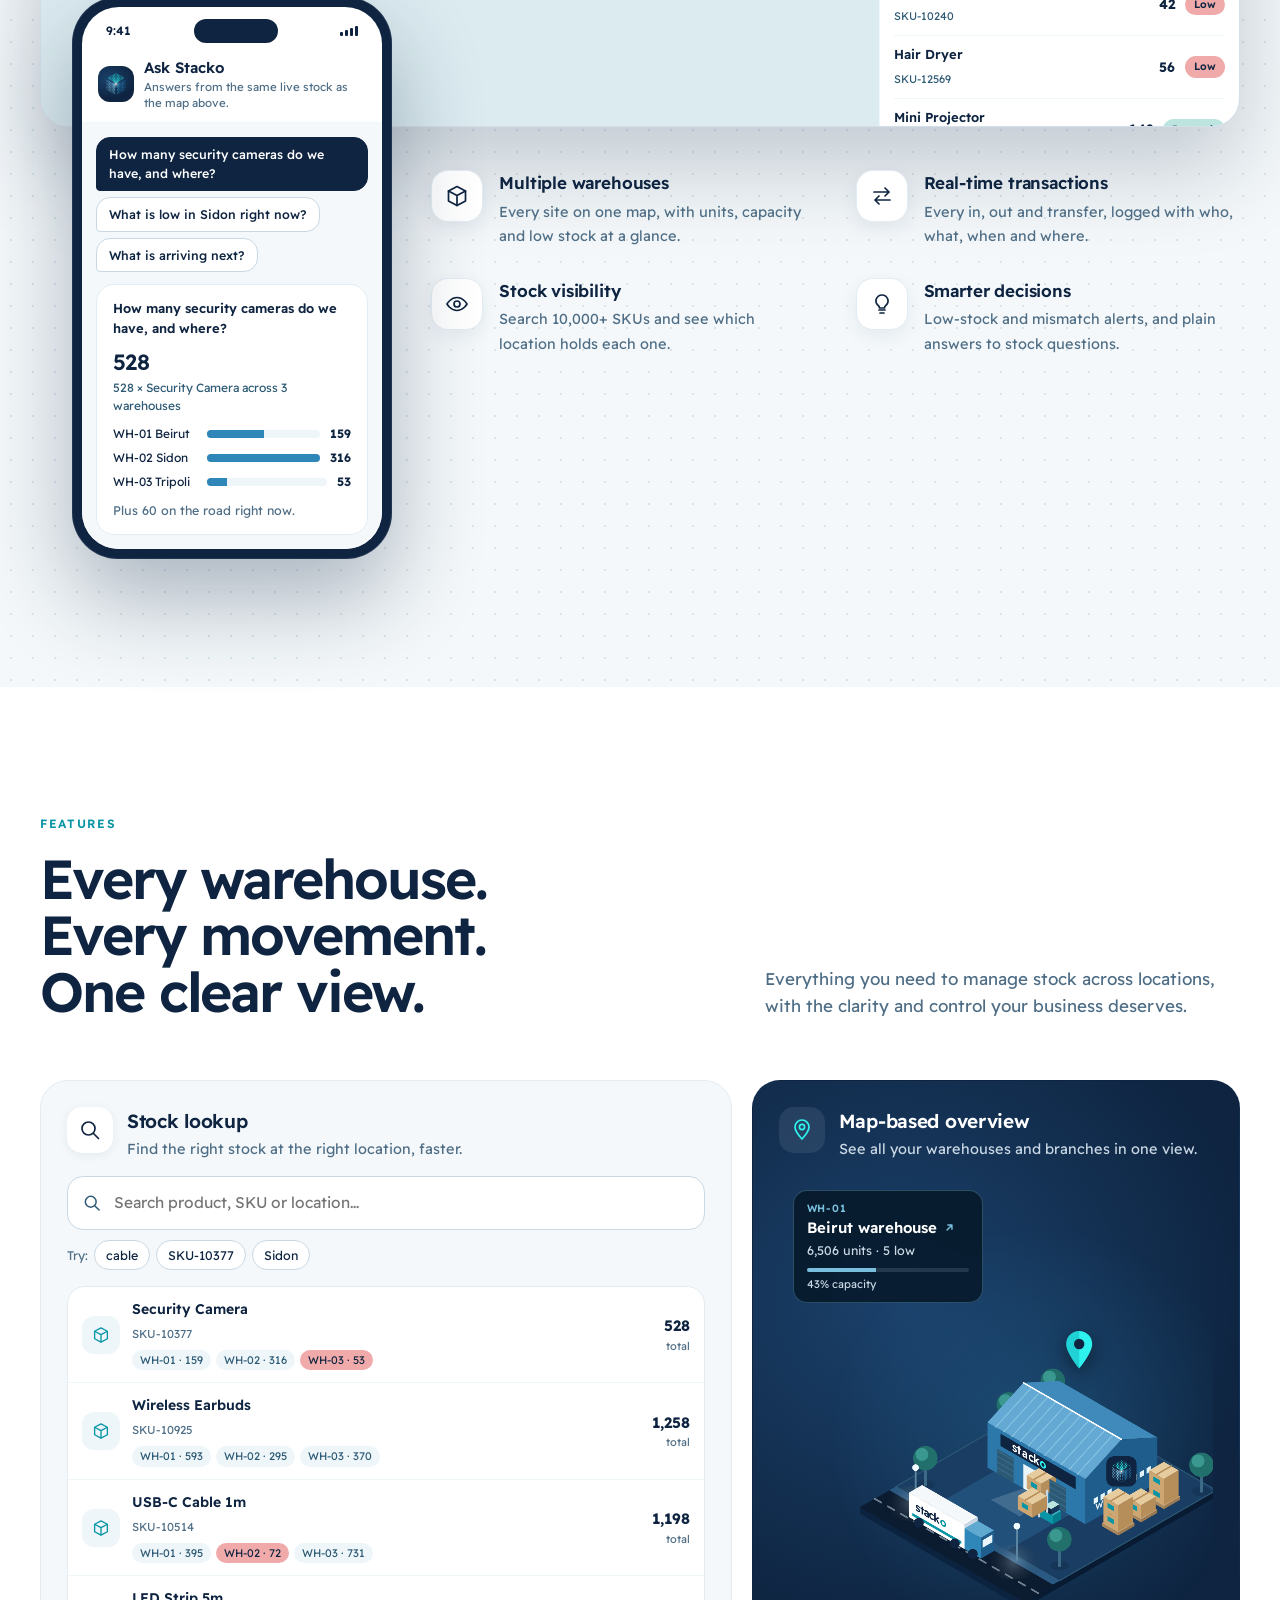
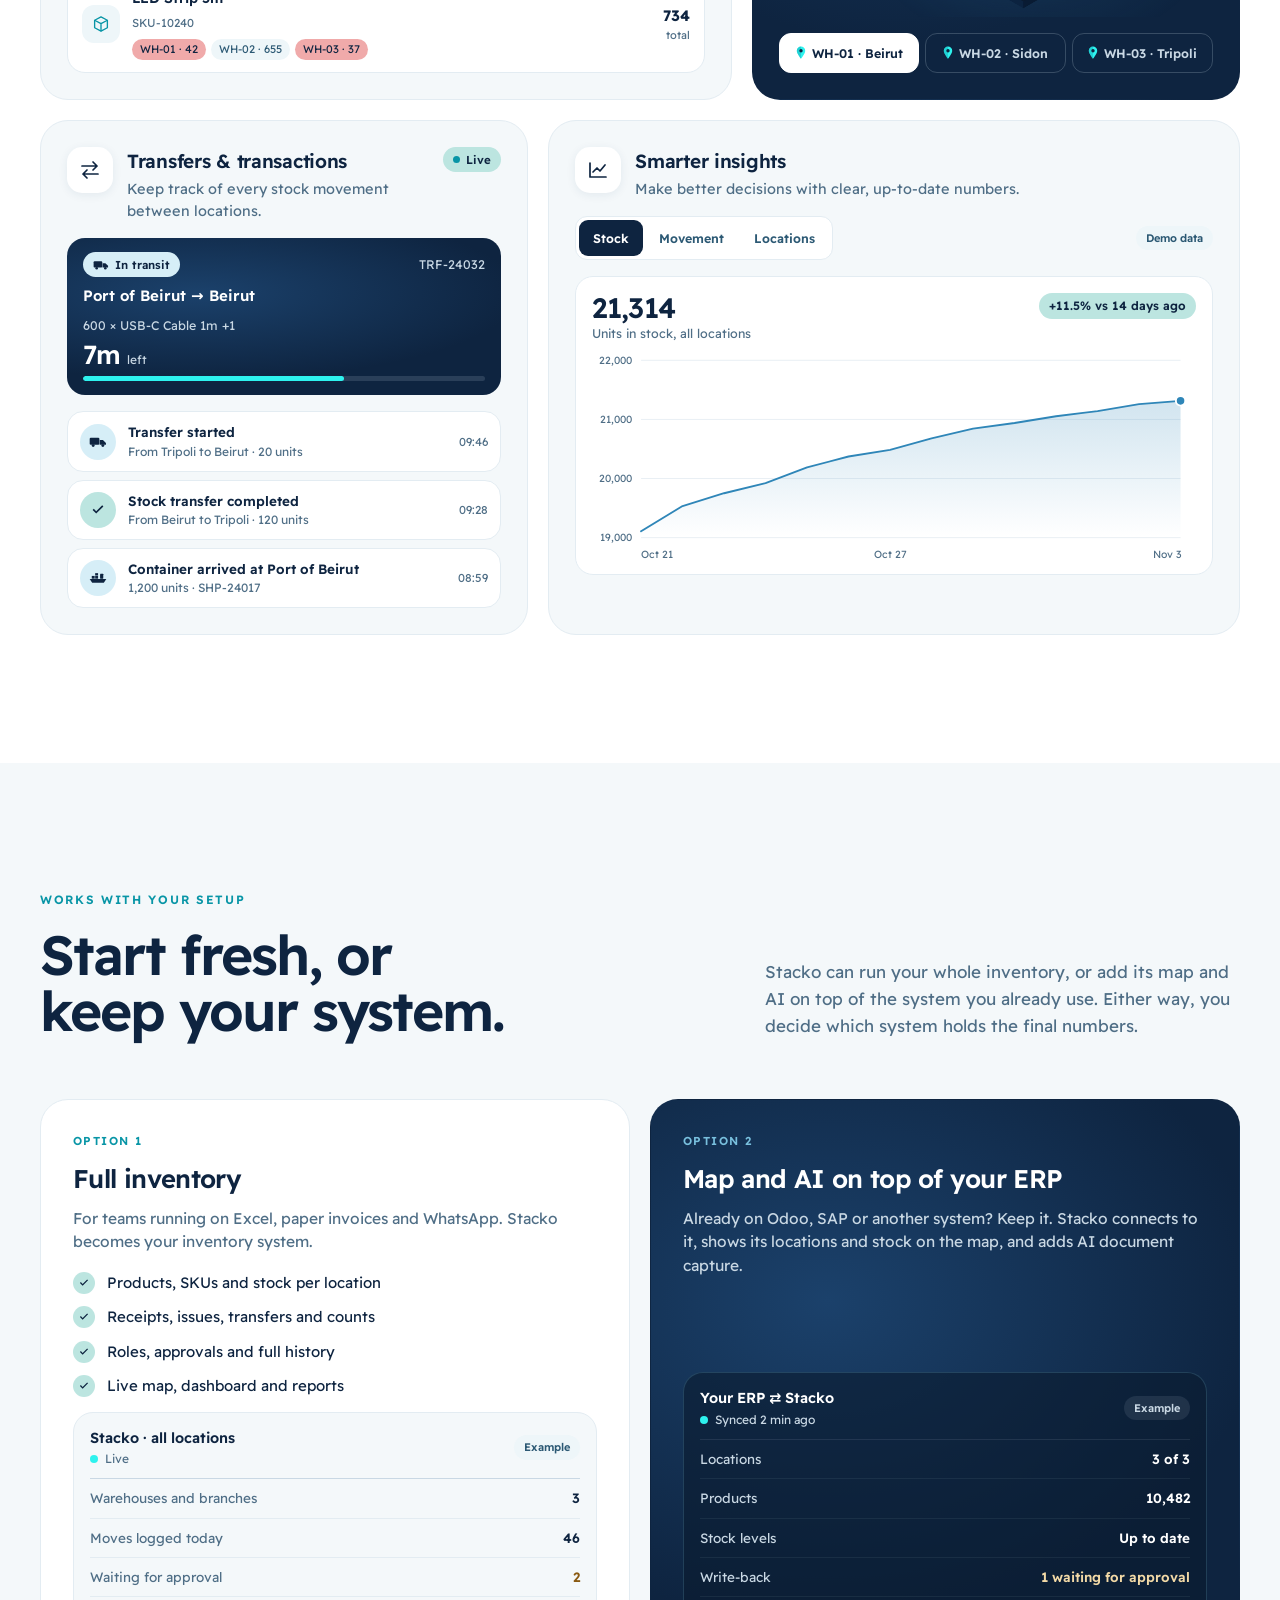
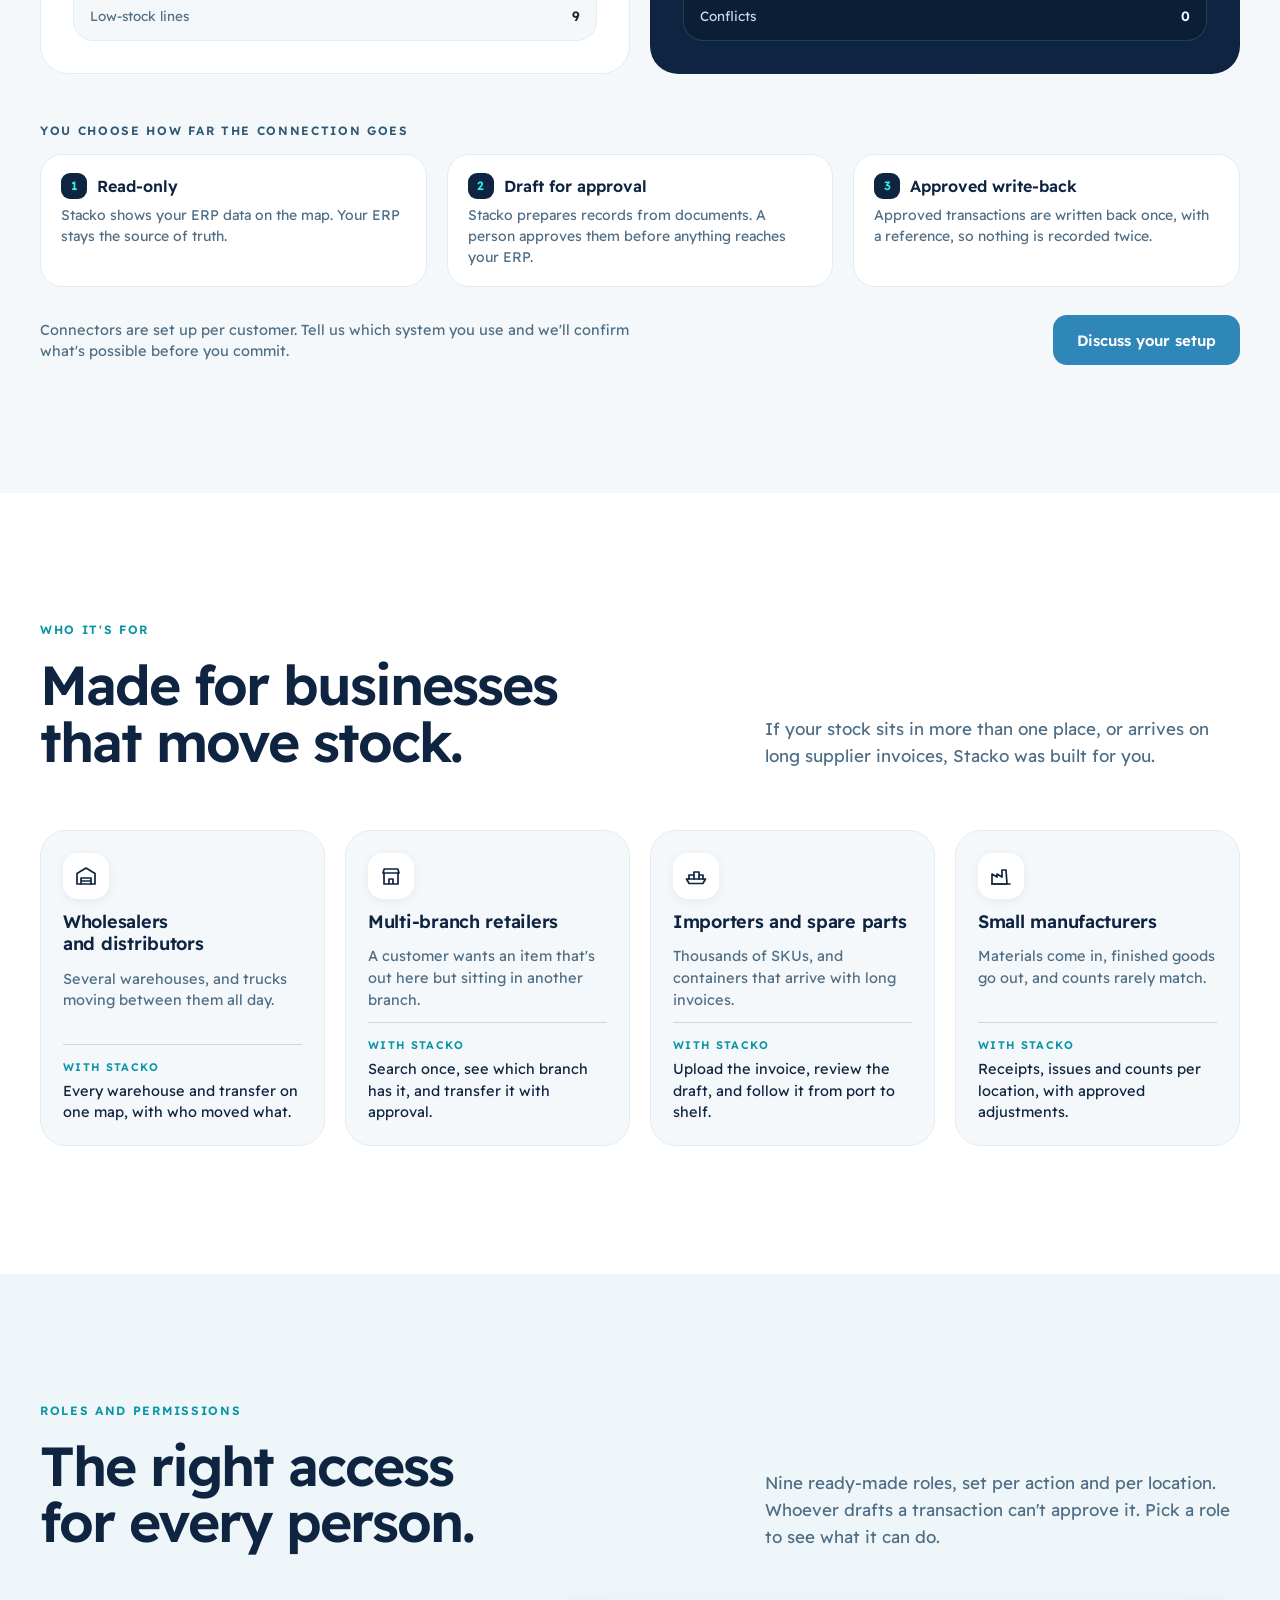
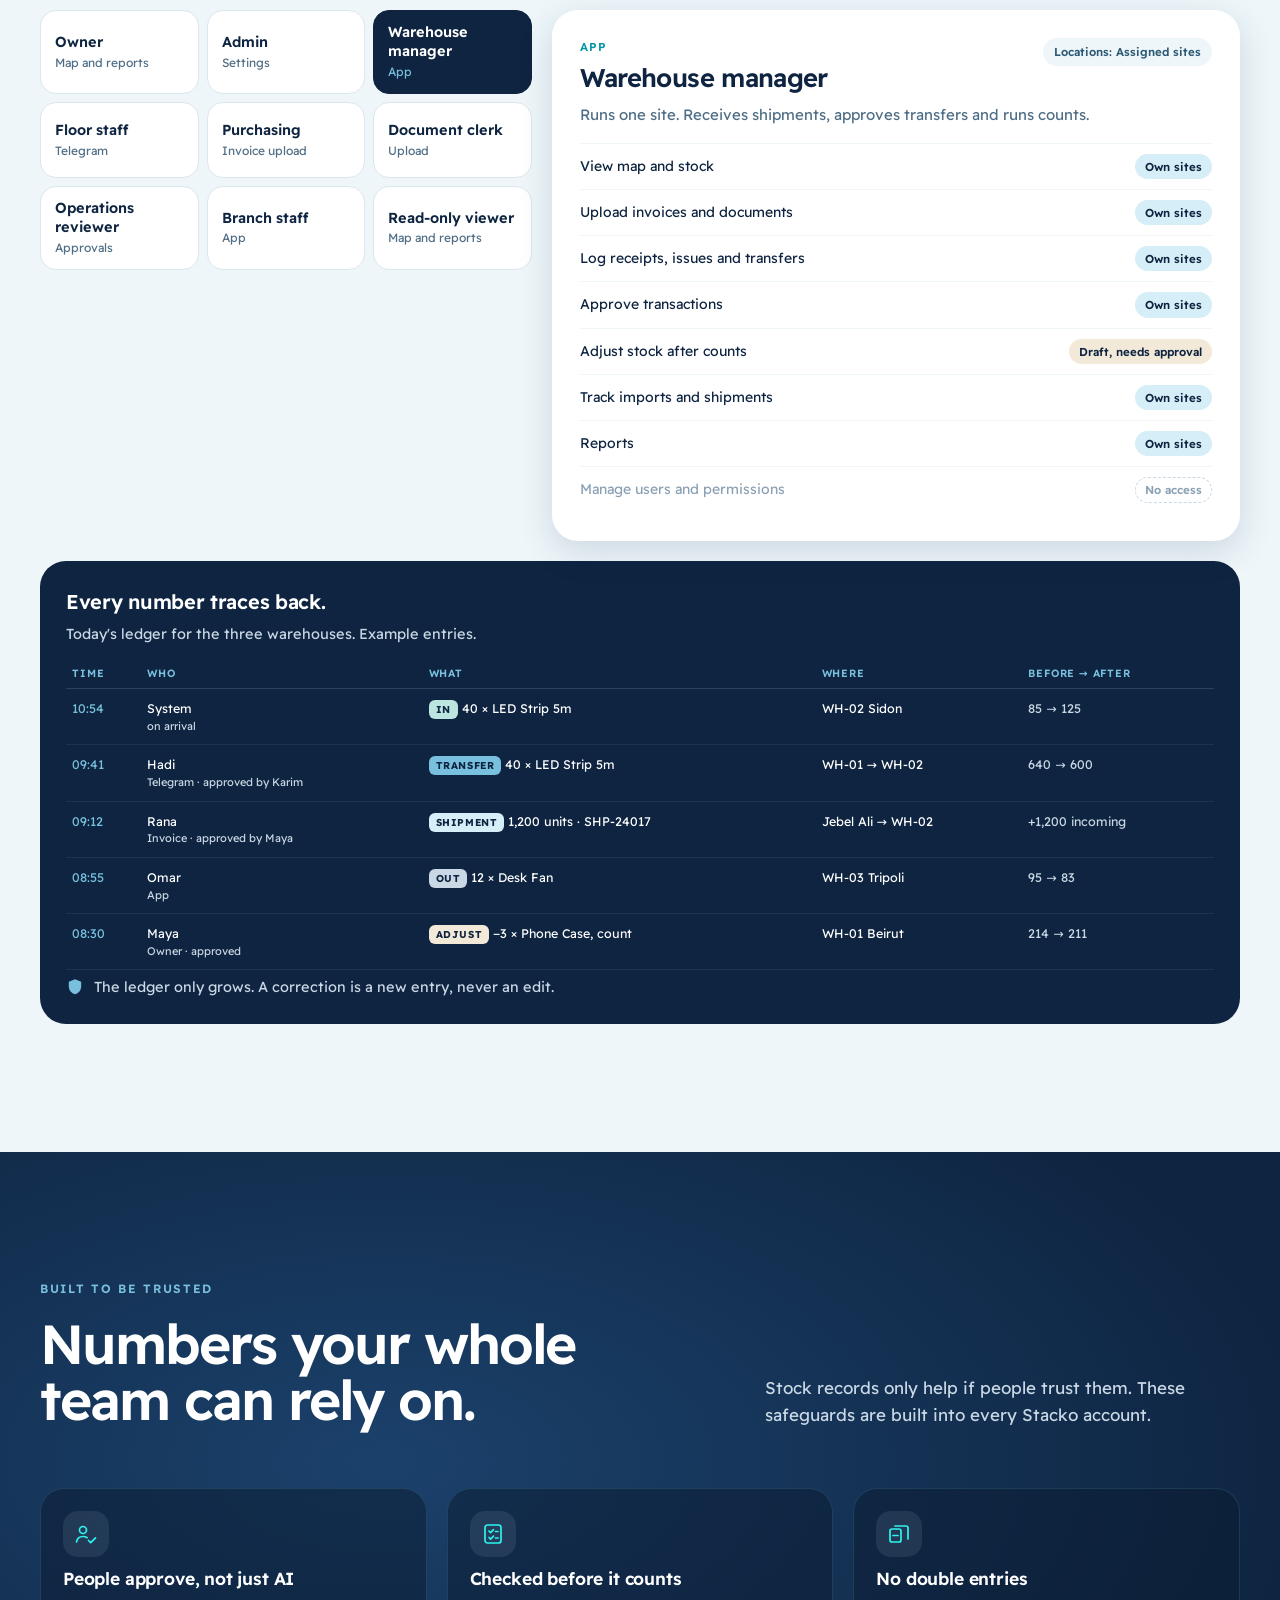
==== commit 6e3b85e4: "fix the map" ====
--- a/index.html
+++ b/index.html
@@ -43,7 +43,7 @@
 <link rel="preconnect" href="https://fonts.gstatic.com" crossorigin>
 <link rel="stylesheet" href="https://fonts.googleapis.com/css2?family=Audiowide&family=Noto+Kufi+Arabic:wght@500;600;700&family=Readex+Pro:wght@300;400;500;600;700&display=swap">
 <link rel="preload" href="/assets/images/hero-map.webp" as="image" type="image/webp" fetchpriority="high">
-<link rel="stylesheet" href="/assets/css/style.css?v=20261116b">
+<link rel="stylesheet" href="/assets/css/style.css?v=20261116c">
 
 <!-- Structured data -->
 <script type="application/ld+json">
@@ -235,6 +235,7 @@
 
 <!-- ============ JOURNEY ============ -->
 <section class="journey on-dark" id="how" aria-labelledby="jH">
+  <div class="stage mapbox" id="storyMap"><canvas id="cvStory" aria-hidden="true"></canvas><div class="ov" id="ovStory"></div></div>
   <div class="steps wrap" id="steps">
     <div class="step intro" data-s="0">
       <div class="intro-copy">
@@ -715,6 +716,6 @@
   </div>
 </footer>
 
-<script src="/assets/js/main.js?v=20261116b" defer></script>
+<script src="/assets/js/main.js?v=20261116c" defer></script>
 </body>
 </html>
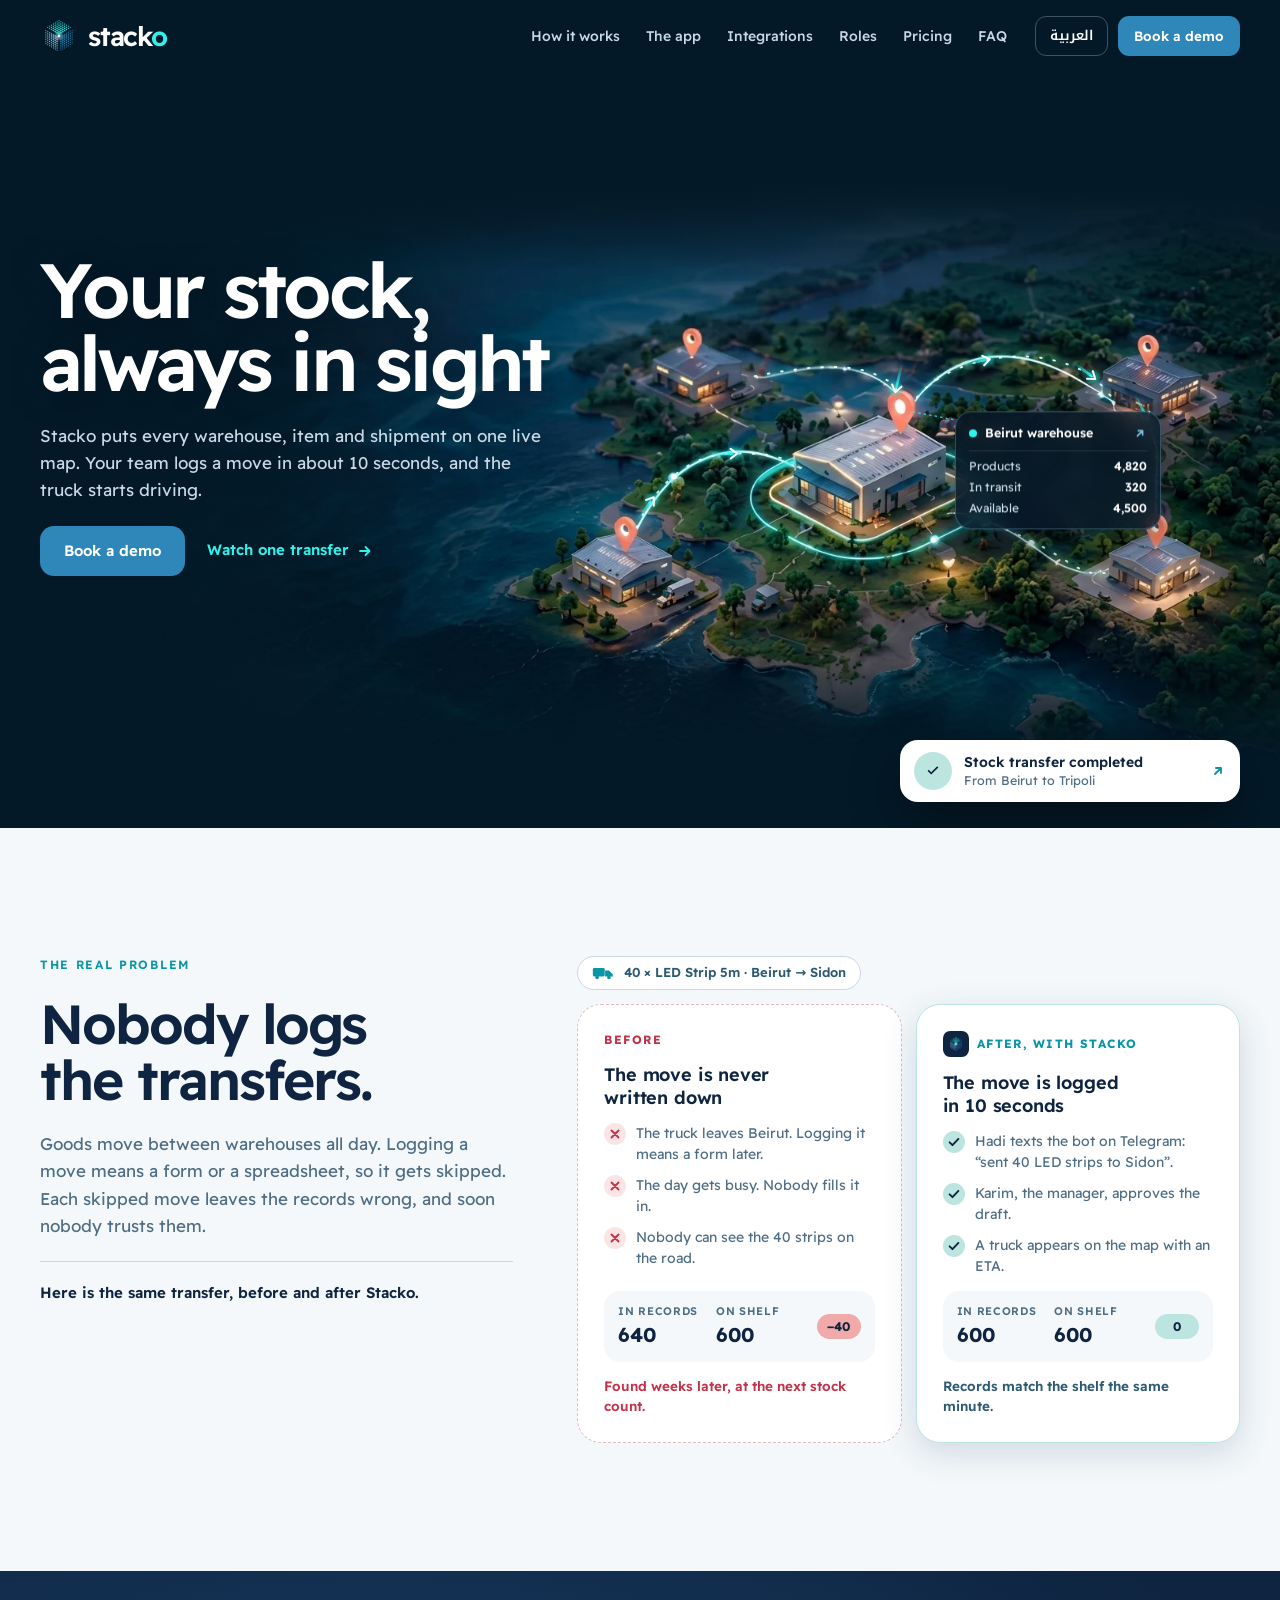
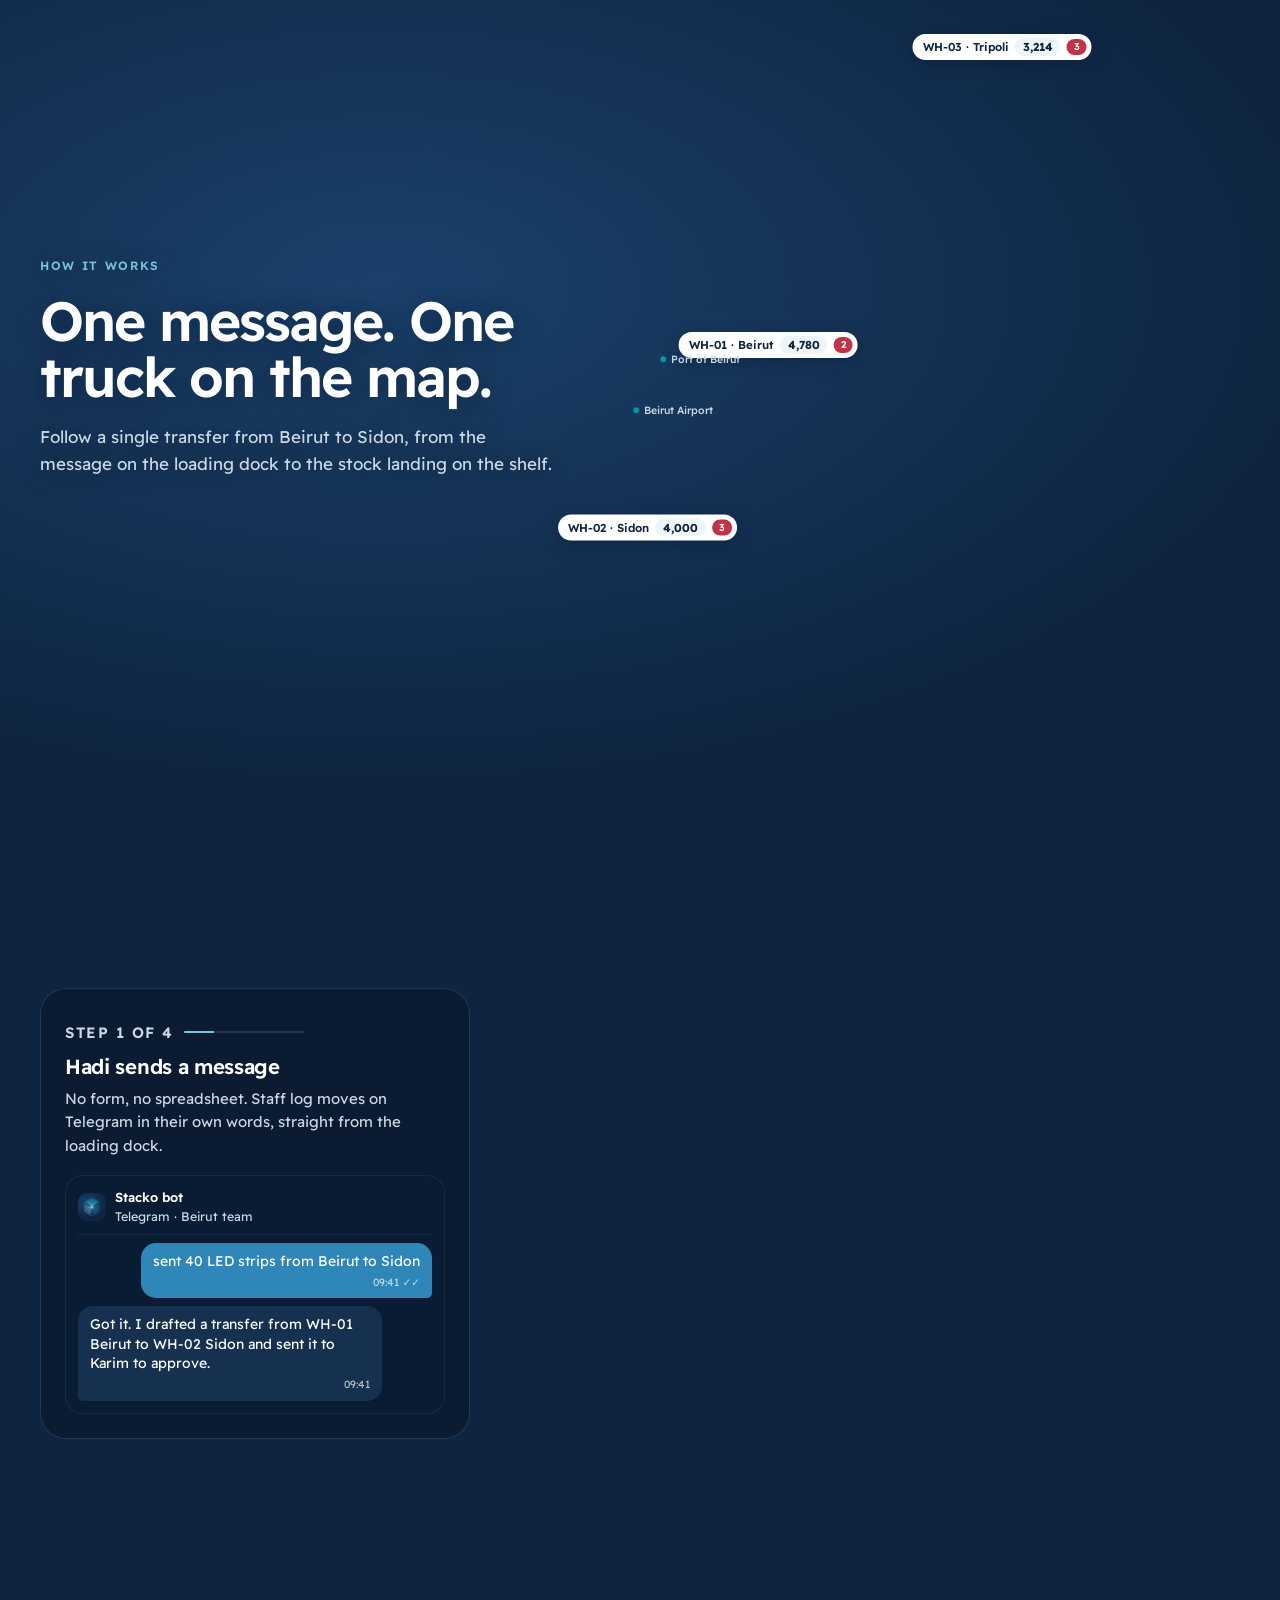
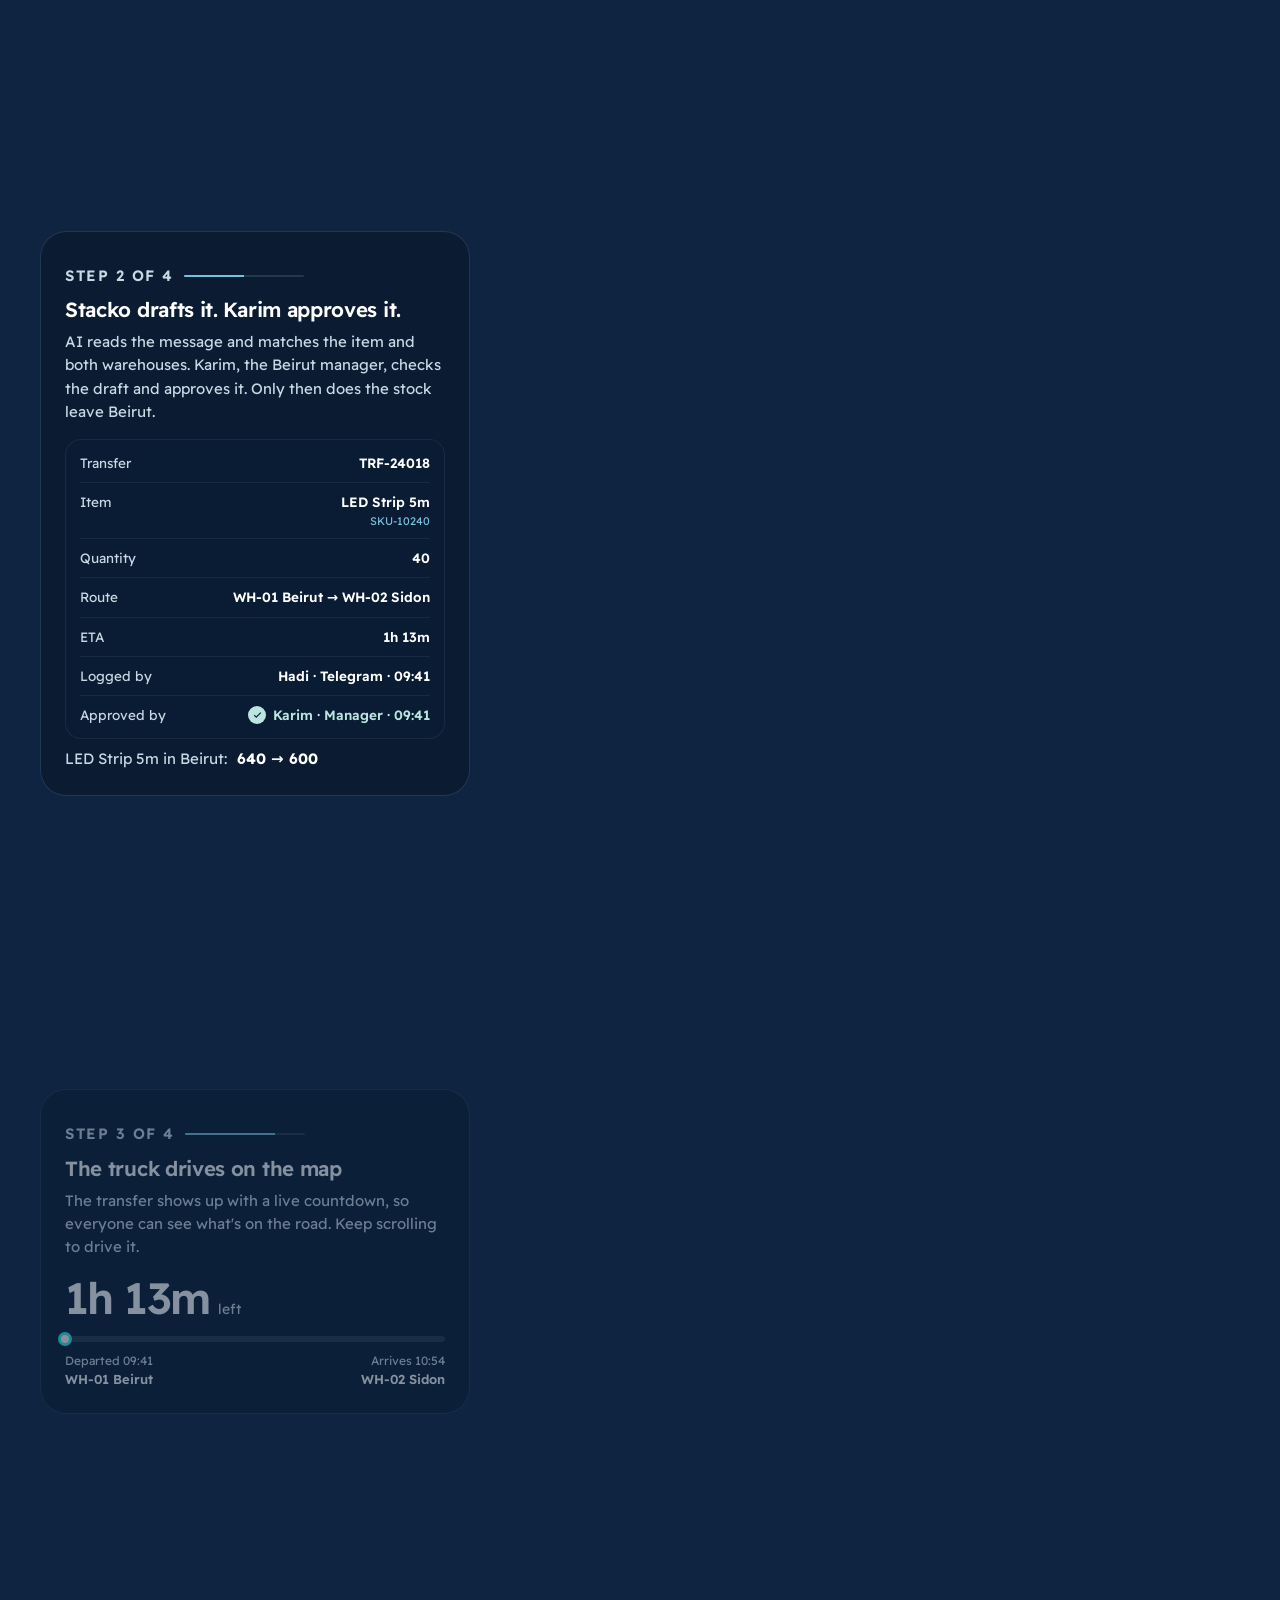
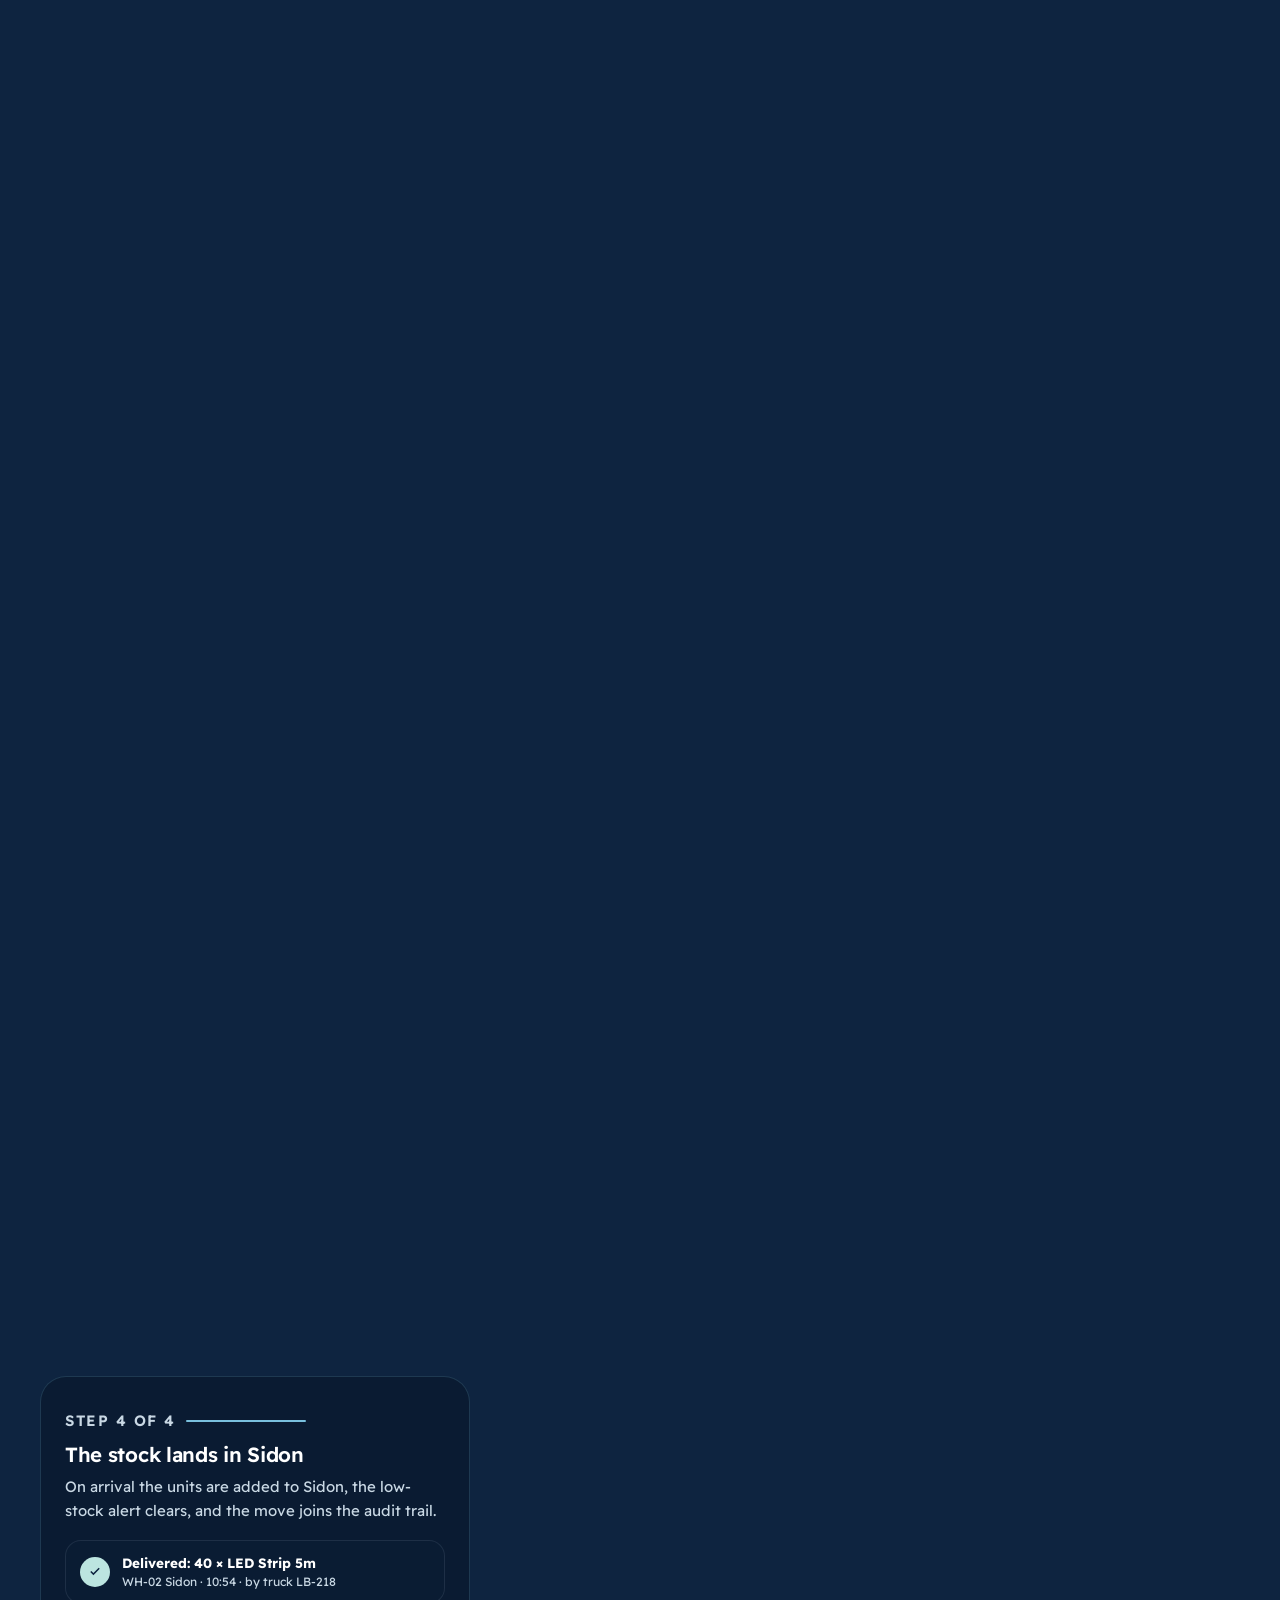
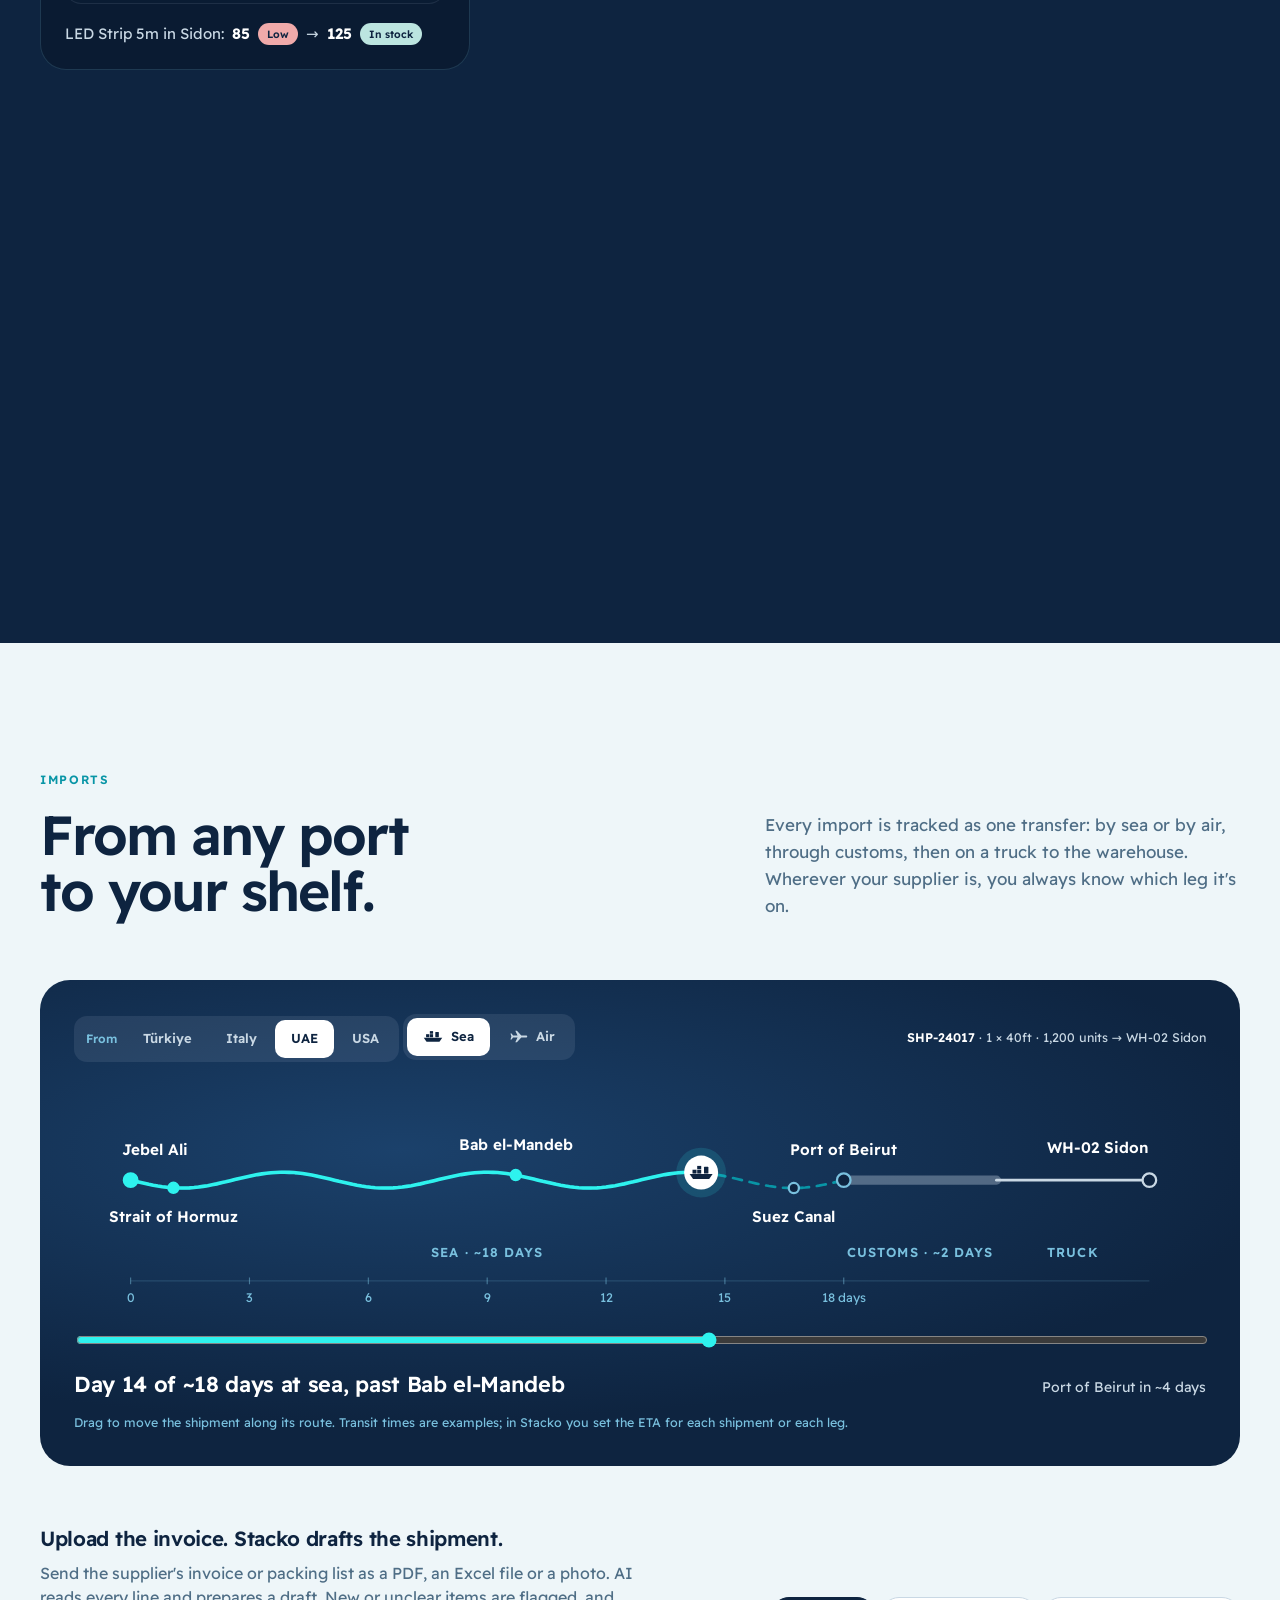
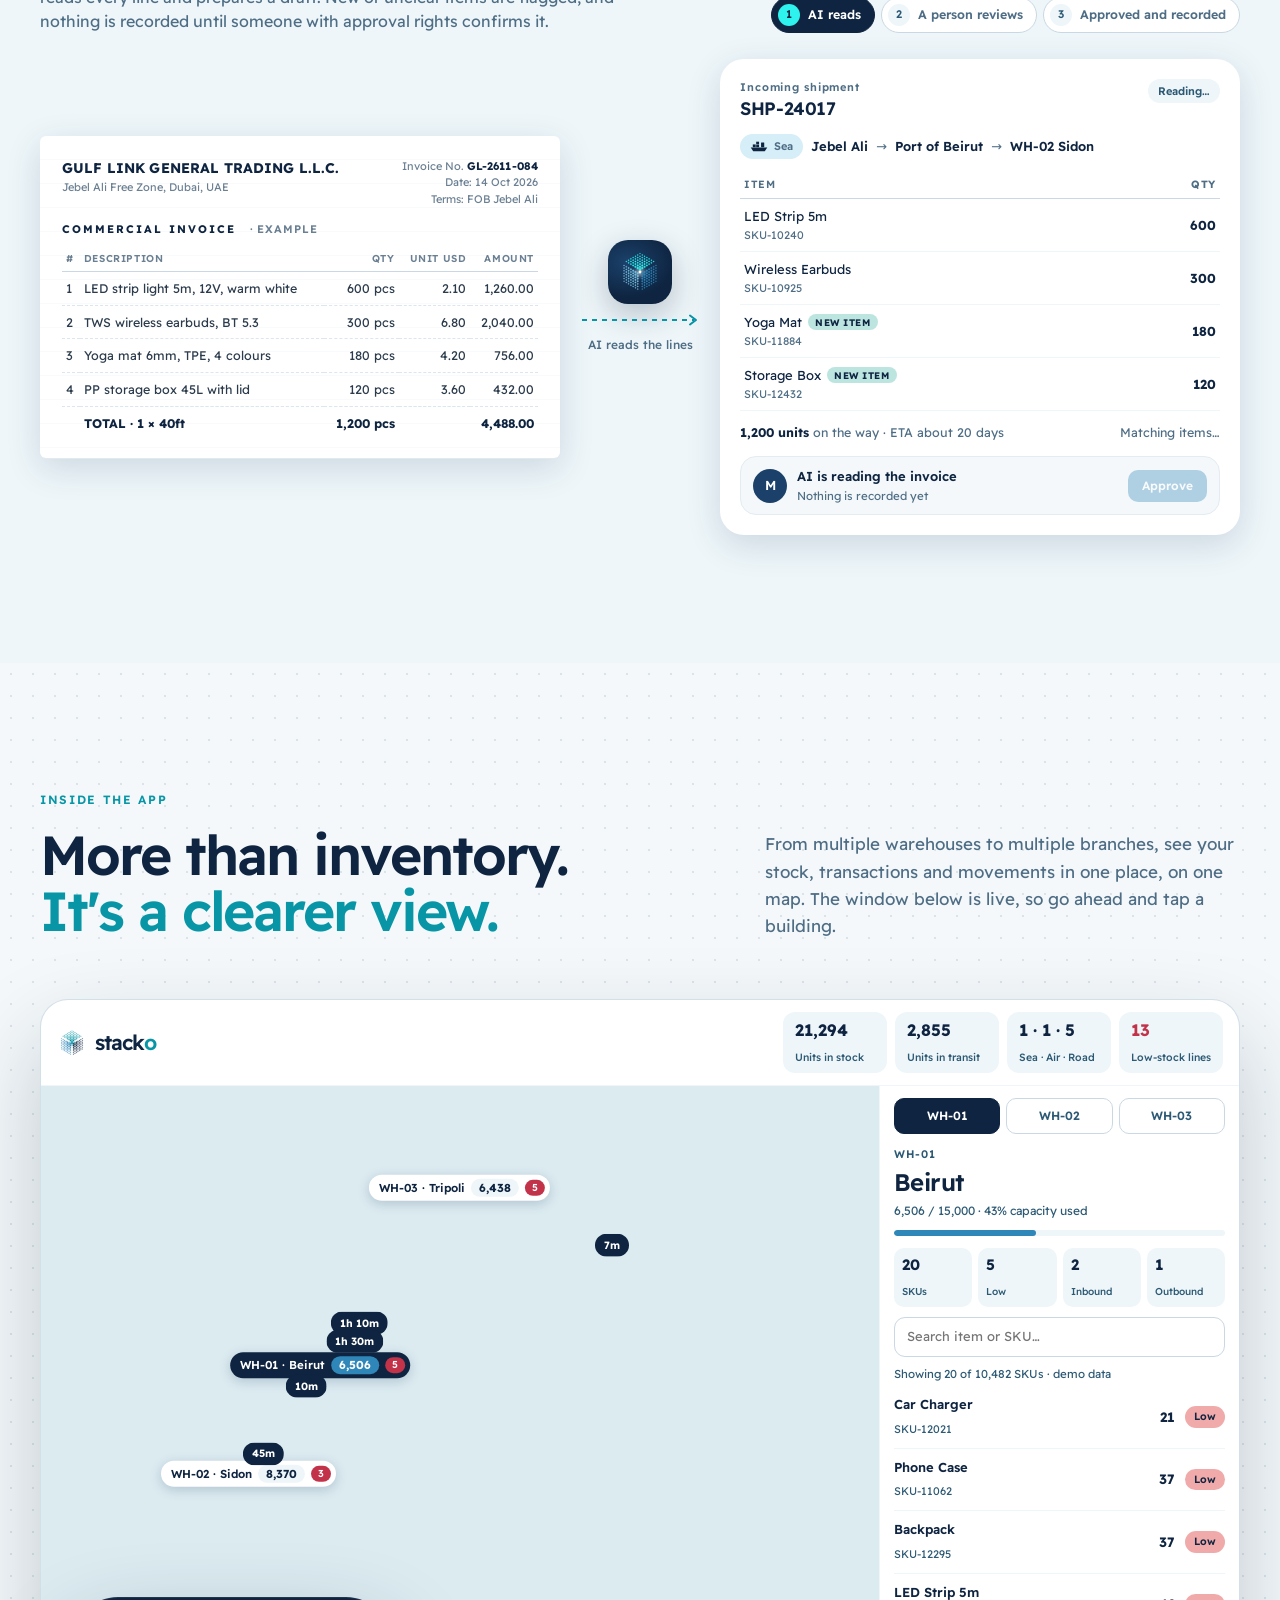
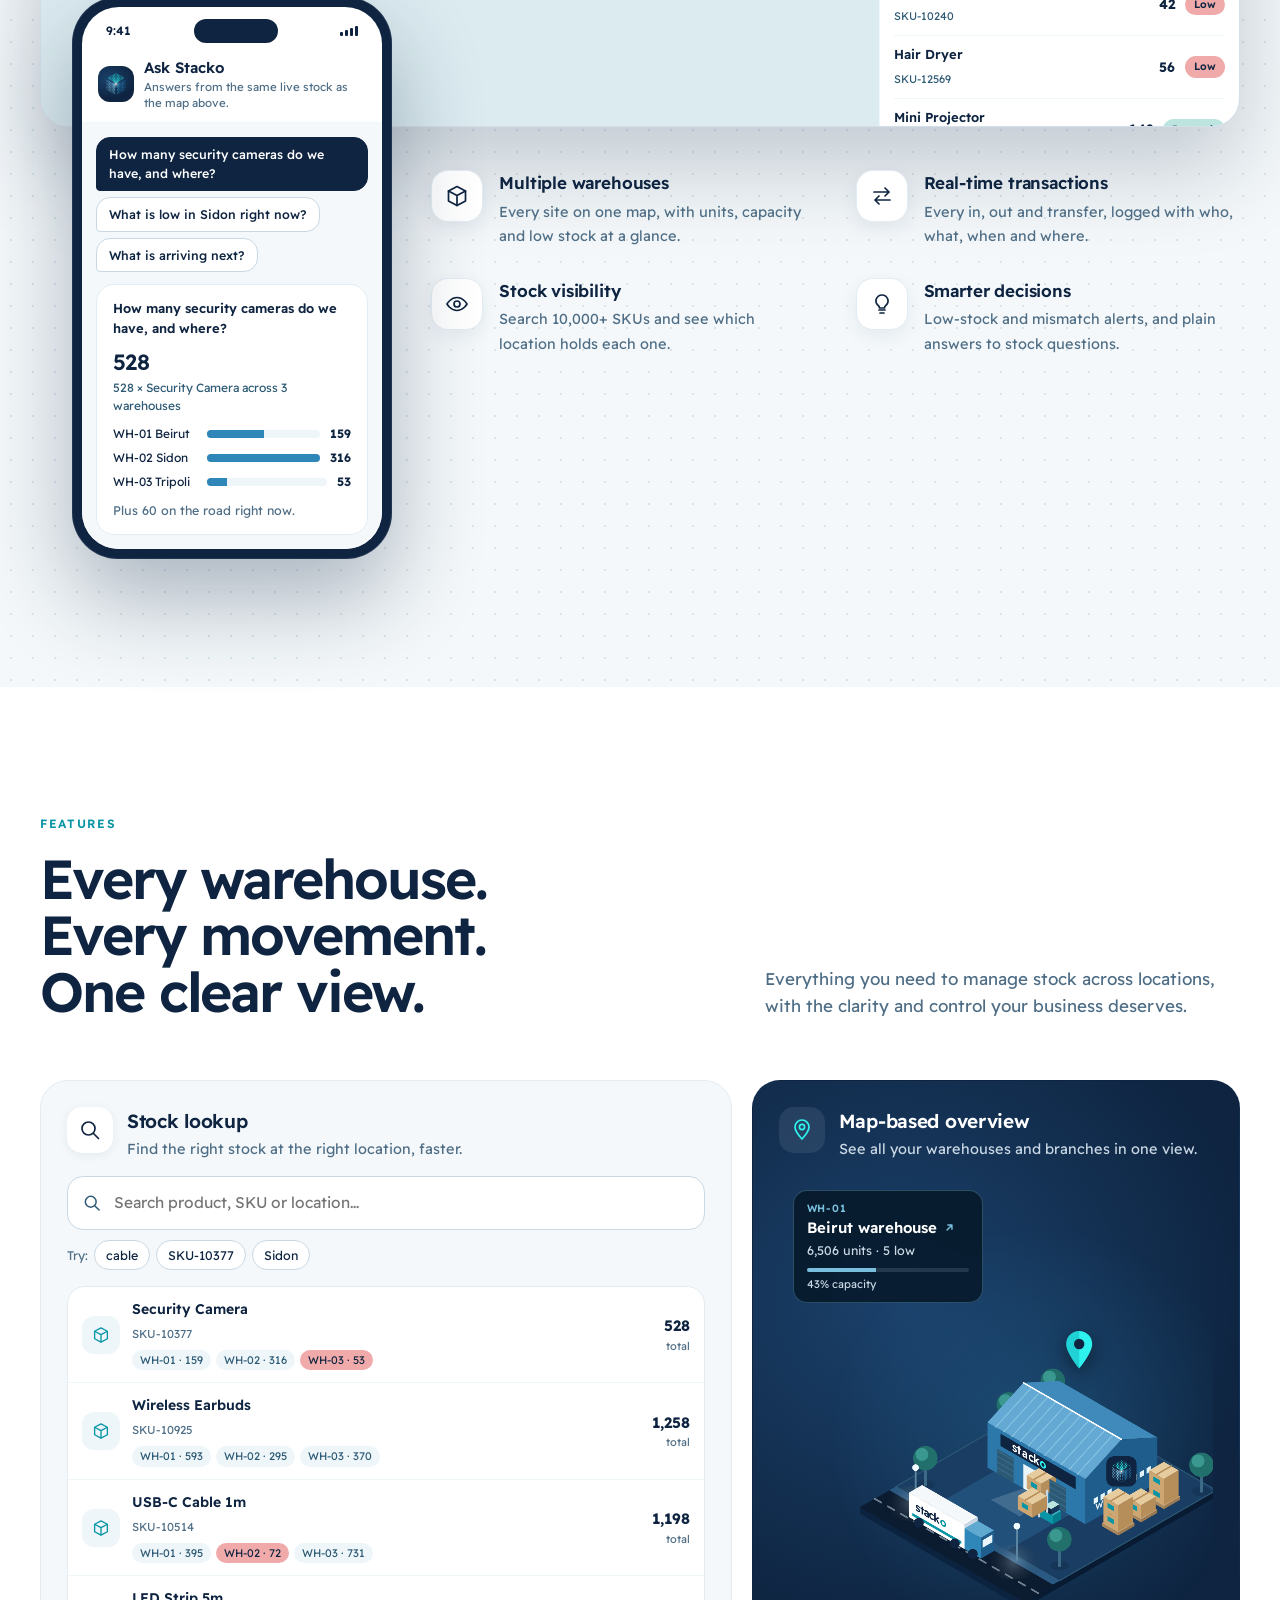
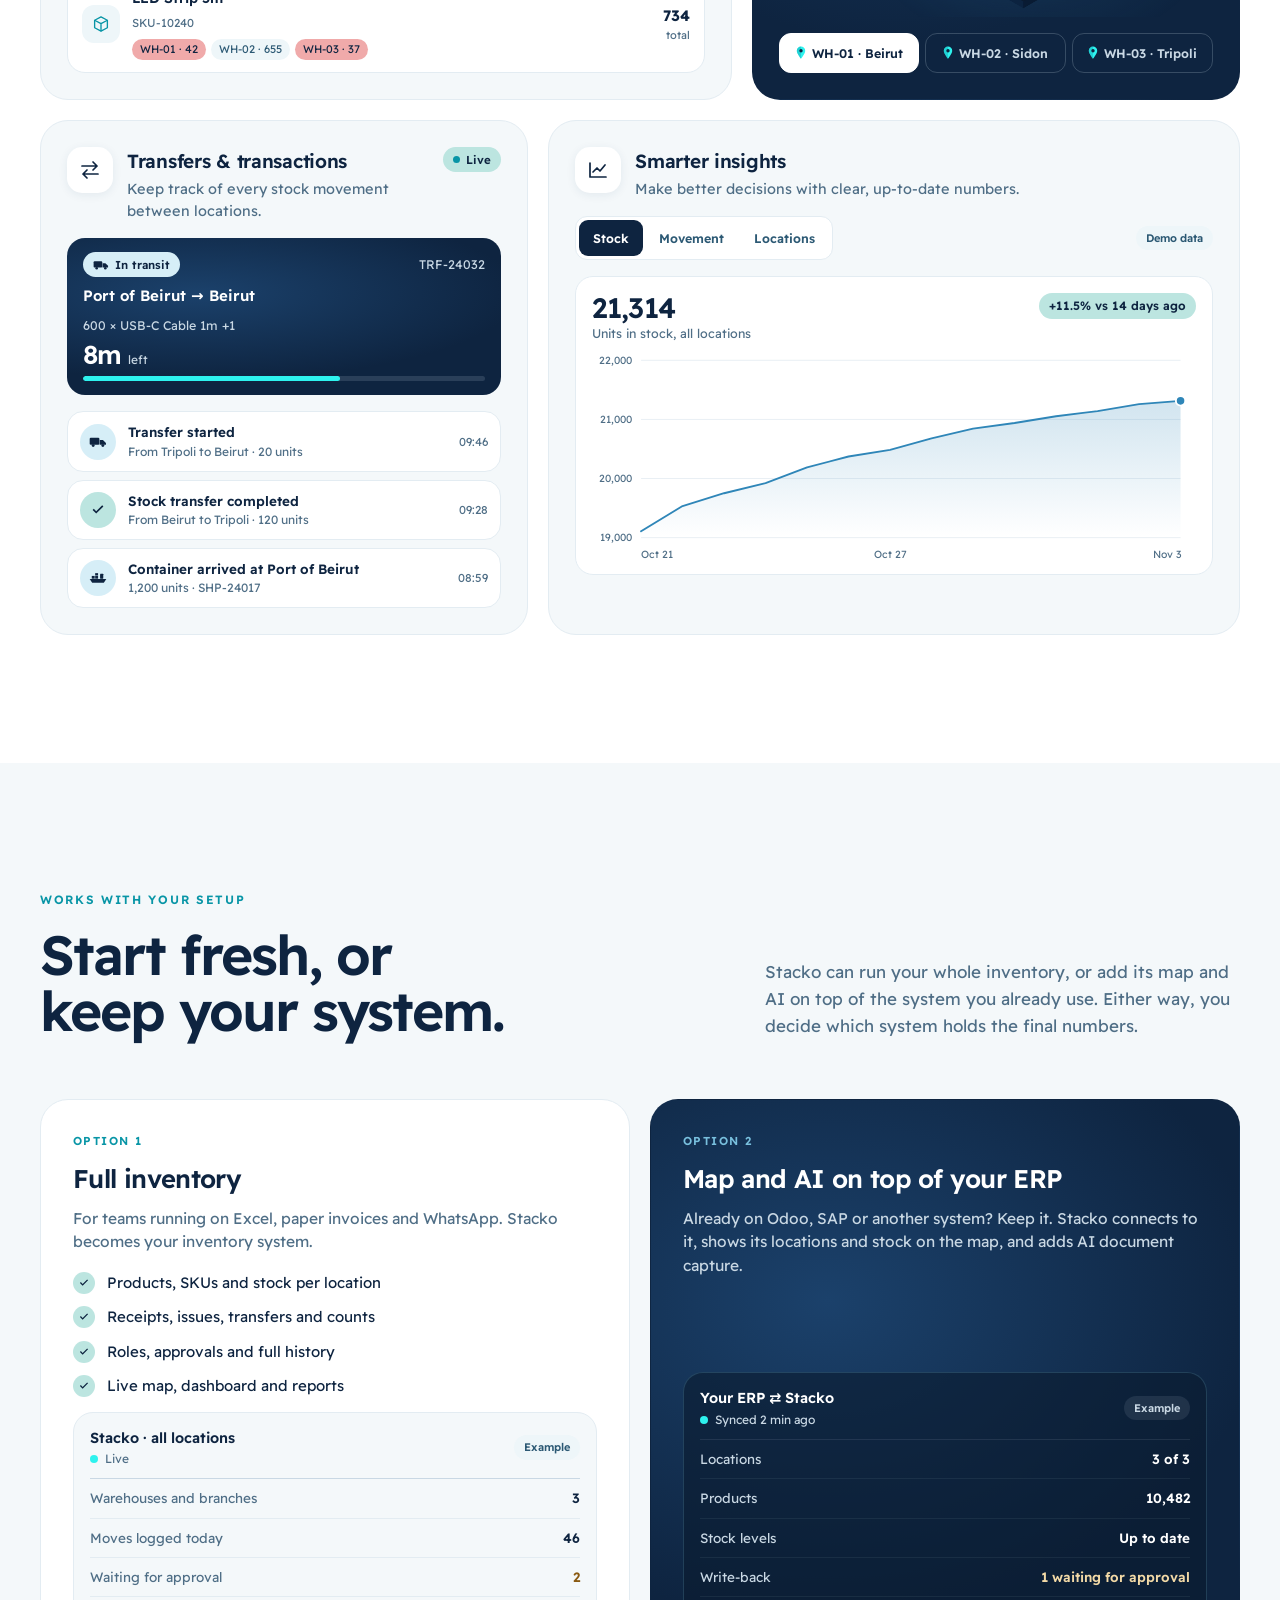
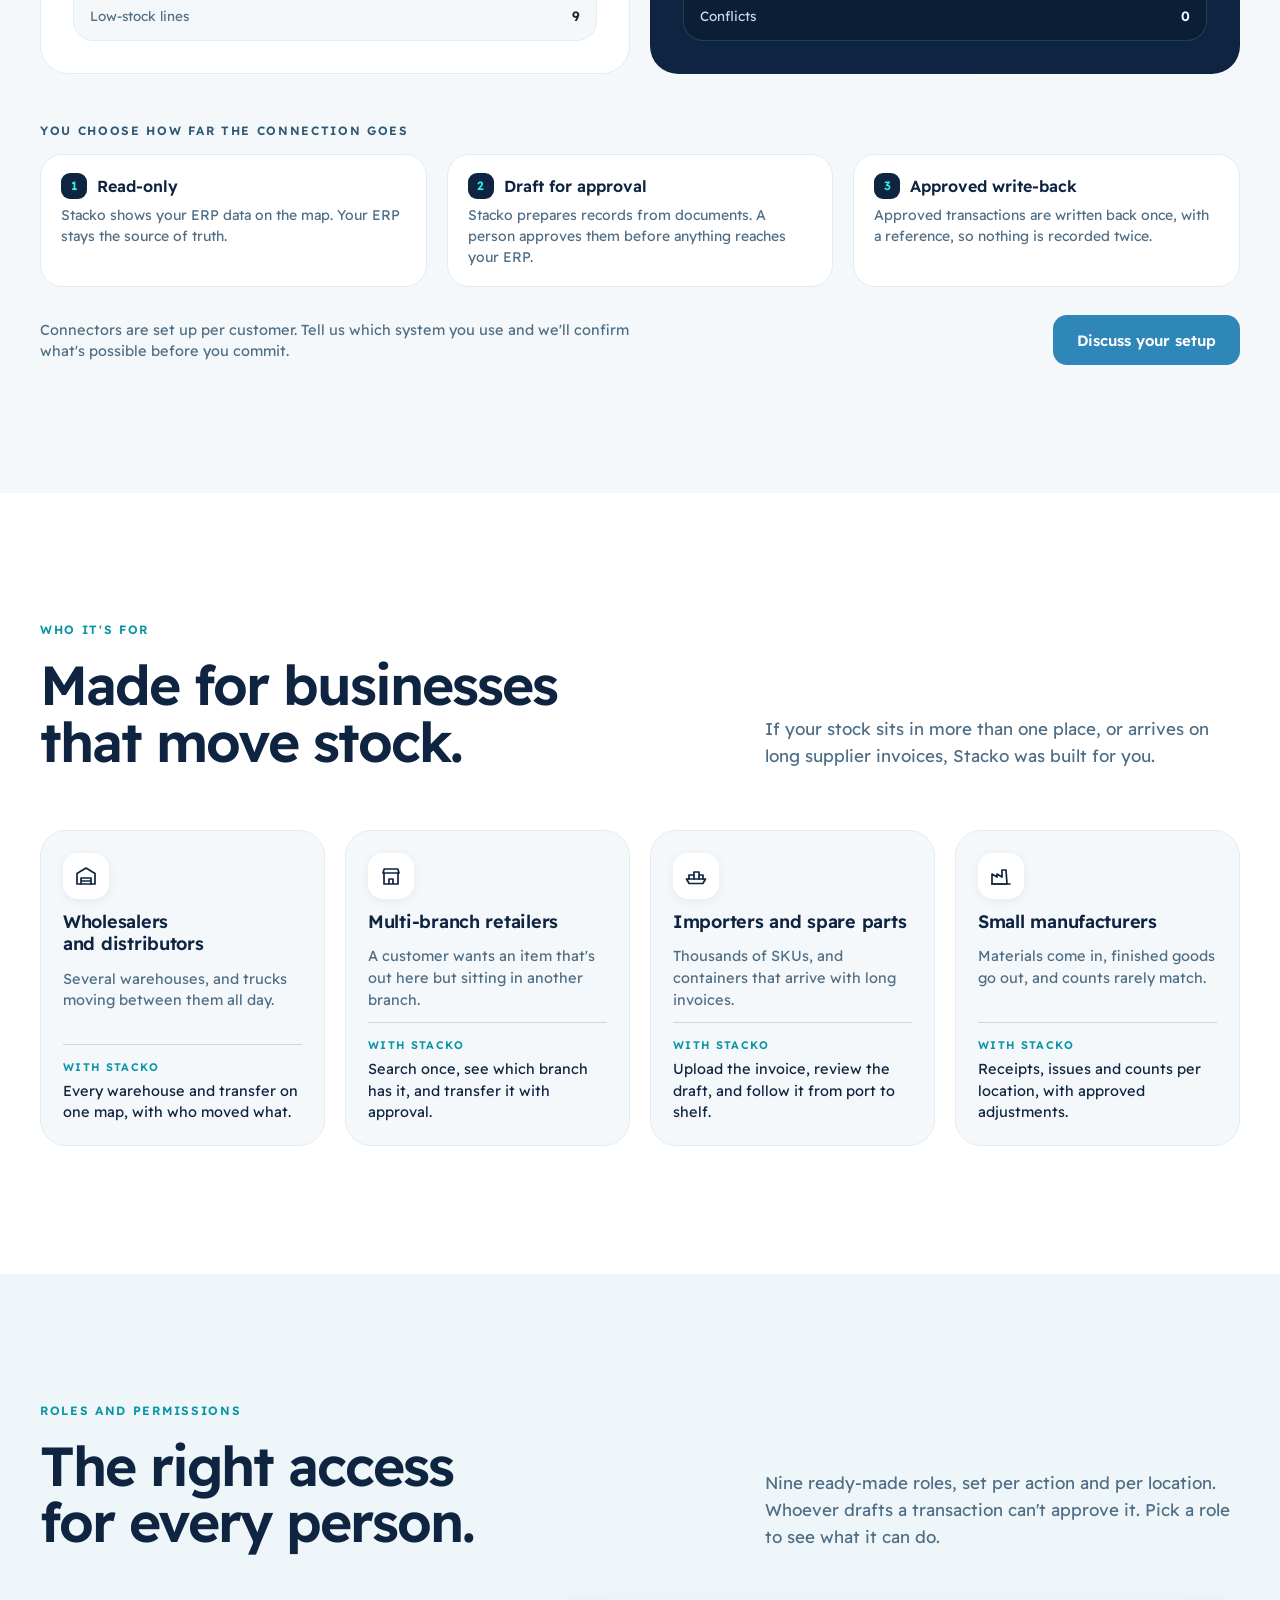
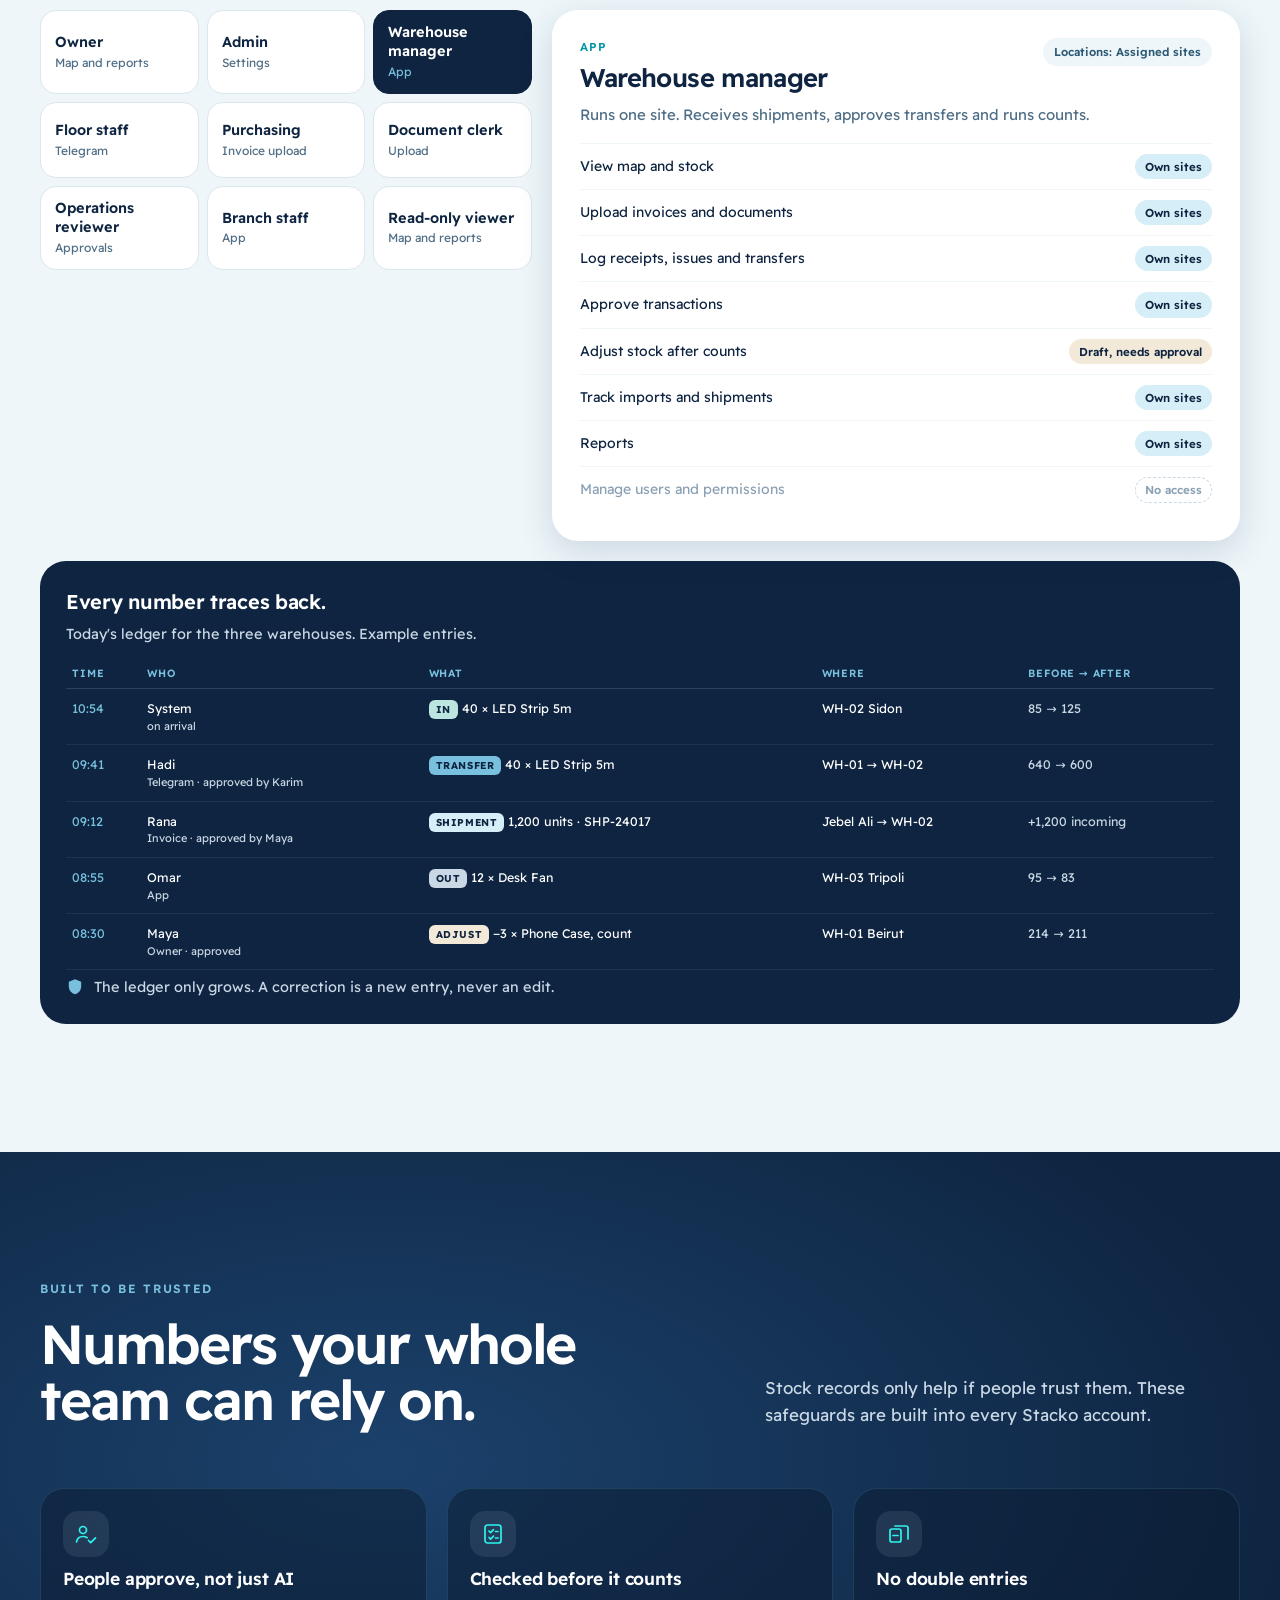
==== commit 2d6cbf5c: "Fix contact form" ====
--- a/index.html
+++ b/index.html
@@ -43,7 +43,7 @@
 <link rel="preconnect" href="https://fonts.gstatic.com" crossorigin>
 <link rel="stylesheet" href="https://fonts.googleapis.com/css2?family=Audiowide&family=Noto+Kufi+Arabic:wght@500;600;700&family=Readex+Pro:wght@300;400;500;600;700&display=swap">
 <link rel="preload" href="/assets/images/hero-map.webp" as="image" type="image/webp" fetchpriority="high">
-<link rel="stylesheet" href="/assets/css/style.css?v=20261116c">
+<link rel="stylesheet" href="/assets/css/style.css?v=20261117c">
 
 <!-- Structured data -->
 <script type="application/ld+json">
@@ -651,15 +651,16 @@
           <label class="hp" aria-hidden="true">Website<input id="fWebsite" name="website" tabindex="-1" autocomplete="off"></label>
           <label class="f full"><span data-i="fmMsg">What do you import, and from where? <em>(optional)</em></span><textarea id="fMsg" name="message" rows="3"></textarea></label>
         </div>
-        <div class="f-actions"><button class="btn btn-primary" type="submit" data-i="fmSend">Request a demo</button><p class="fnote" data-i="fmNote">Your request is saved with our team. You can also send it on WhatsApp for a faster reply.</p></div>
+        <div class="f-actions"><button class="btn btn-primary" type="submit" data-i="fmSend">Request a demo</button></div>
       </div>
       <div class="fok" id="fOk" hidden tabindex="-1">
         <span class="ck"><svg><use href="#i-check"/></svg></span>
-        <h3 data-i="fmOkT">Your request is saved</h3>
-        <p class="sub" data-i="fmOkP">We will be in touch shortly. For a faster reply, send it on WhatsApp too. Here is what it says:</p>
-        <p class="sub fwarn" id="fWarn" role="alert" hidden data-i="fmWarn">We could not save your request online. Please send it on WhatsApp so it reaches our team.</p>
-        <pre id="fOkMsg"></pre>
-        <div class="row2"><a class="btn btn-primary" id="fOkLink" href="https://wa.me/96171313917" target="_blank" rel="noopener"><span data-i="fmOkBtn">Send on WhatsApp</span><svg class="flip" width="16" height="16"><use href="#i-go"/></svg></a><button class="ghost-dk" type="button" id="fCopy" data-i="fmCopyMsg">Copy message</button><button class="linkbtn" type="button" id="fEdit" data-i="fmEdit">Edit details</button></div>
+        <h3 data-i="fmOkT">Thank you!</h3>
+        <p class="sub" data-i="fmOkP">We received your request and will contact you shortly to book your demo.</p>
+        <div class="fwarn" id="fWarn" role="alert" hidden>
+          <p data-i="fmWarn">We could not save your request online. Please send it to us on WhatsApp.</p>
+          <a class="btn btn-primary" id="fOkLink" href="https://wa.me/96171313917" target="_blank" rel="noopener"><span data-i="fmOkBtn">Send on WhatsApp</span><svg class="flip" width="16" height="16"><use href="#i-go"/></svg></a>
+        </div>
       </div>
     </form>
   </div>
@@ -716,6 +717,6 @@
   </div>
 </footer>
 
-<script src="/assets/js/main.js?v=20261116c" defer></script>
+<script src="/assets/js/main.js?v=20261117c" defer></script>
 </body>
 </html>
--- a/assets/css/style.css
+++ b/assets/css/style.css
@@ -722,13 +722,12 @@
 .f-actions{display:flex;flex-wrap:wrap;align-items:center;gap:12px 18px;margin-top:22px}
 .f-actions .btn{min-width:200px}
 .fnote{font-size:12.5px;color:var(--ink2);max-width:30em}
-.fok .fwarn{background:#FFF4E5;border:1px solid #F2C97D;border-radius:12px;padding:10px 14px;color:#7A4B00}
+.fok .fwarn{display:flex;flex-direction:column;align-items:flex-start;gap:12px;background:#FFF4E5;border:1px solid #F2C97D;border-radius:12px;padding:12px 14px;color:#7A4B00;font-size:14px}
+.fok .fwarn[hidden]{display:none}
 .fok{display:flex;flex-direction:column;gap:14px}
 .fok[hidden]{display:none}
 .fok .ck{width:52px;height:52px;border-radius:50%;background:var(--ok);display:grid;place-items:center}
 .fok .ck svg{width:22px;height:22px}
-.fok pre{margin:0;white-space:pre-wrap;background:var(--paper);border:1px solid #E3ECF2;border-radius:14px;padding:14px;font:13.5px/1.55 var(--f-ui);color:var(--abyss);user-select:all;max-height:240px;overflow:auto}
-.fok .row2{display:flex;flex-wrap:wrap;gap:10px;align-items:center}
 .ghost-dk{border:1.5px solid var(--visor);background:#fff;color:var(--abyss);border-radius:14px;min-height:50px;padding:0 18px;font-weight:600;font-size:14px}
 .ghost-dk:hover{border-color:var(--signal)}
 .linkbtn{border:0;background:none;color:var(--signal);font-weight:600;font-size:14px;padding:8px 4px;text-decoration:underline;text-underline-offset:3px}
